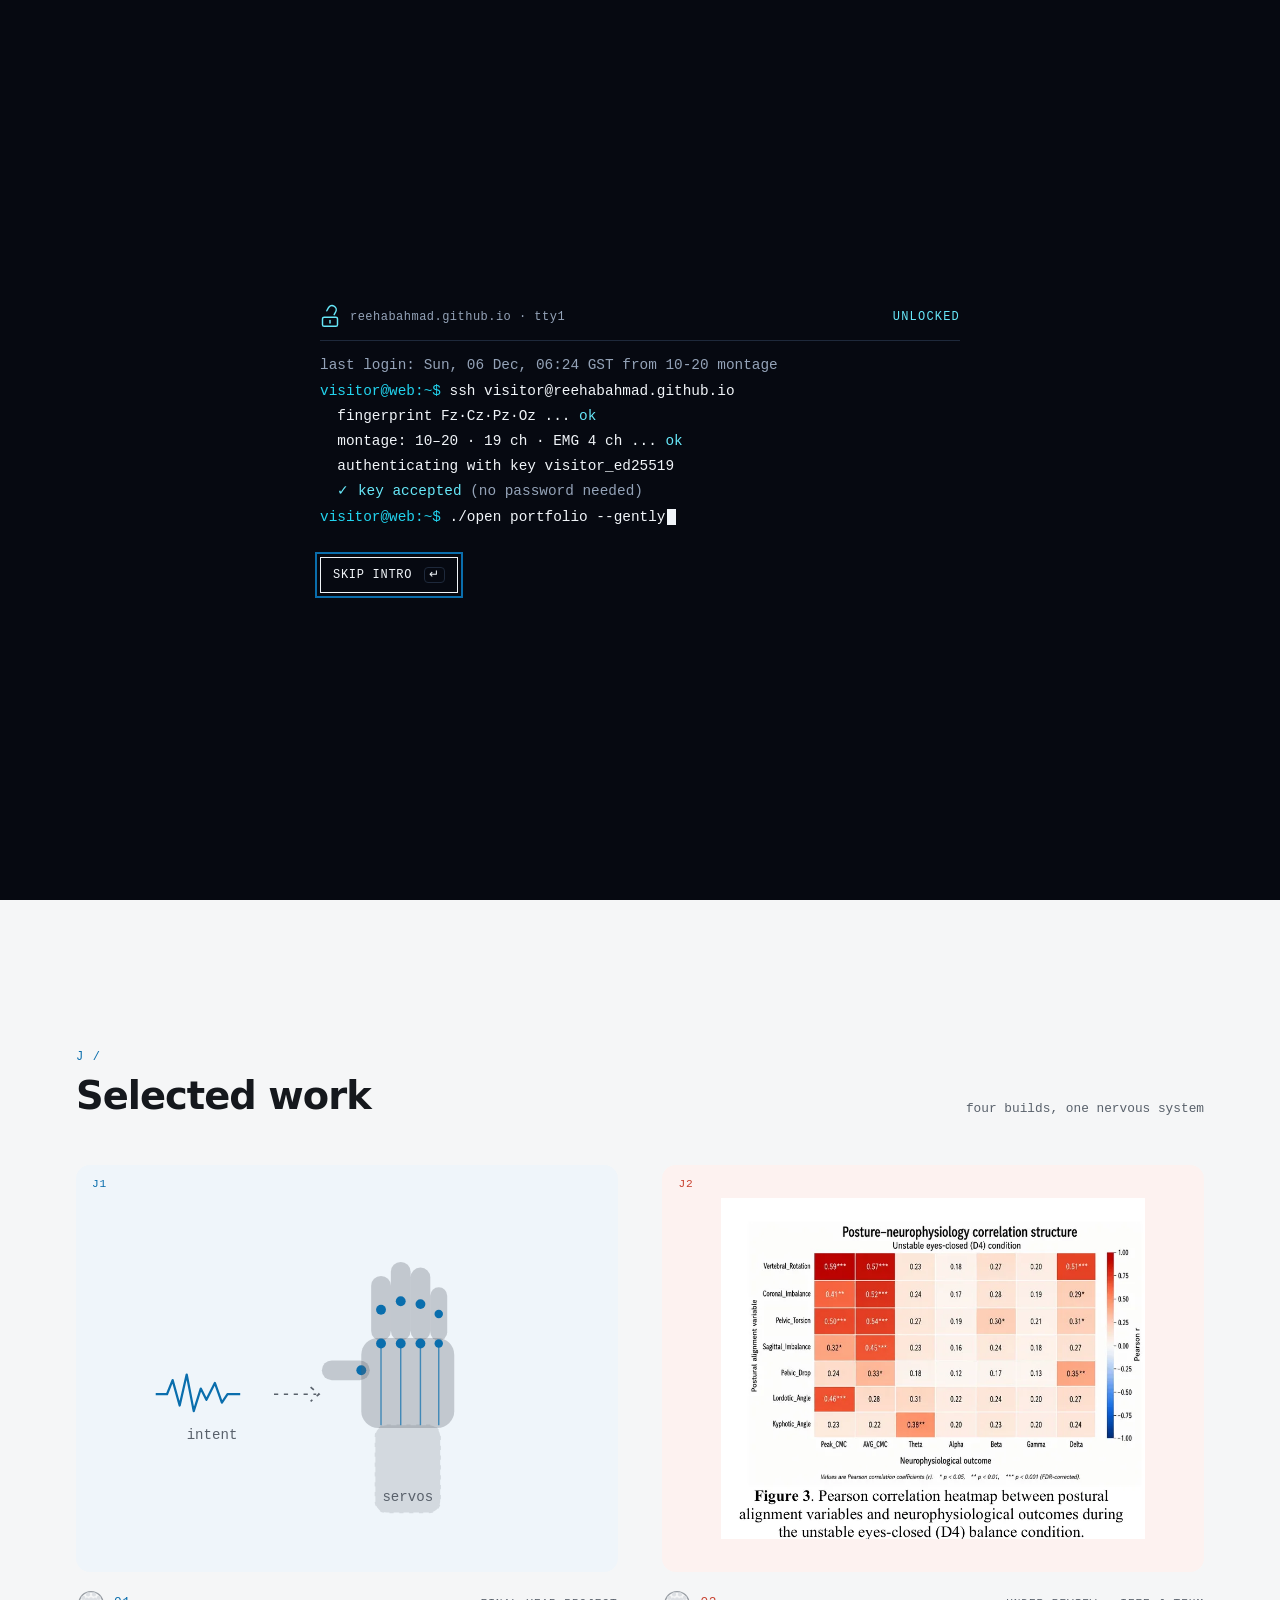
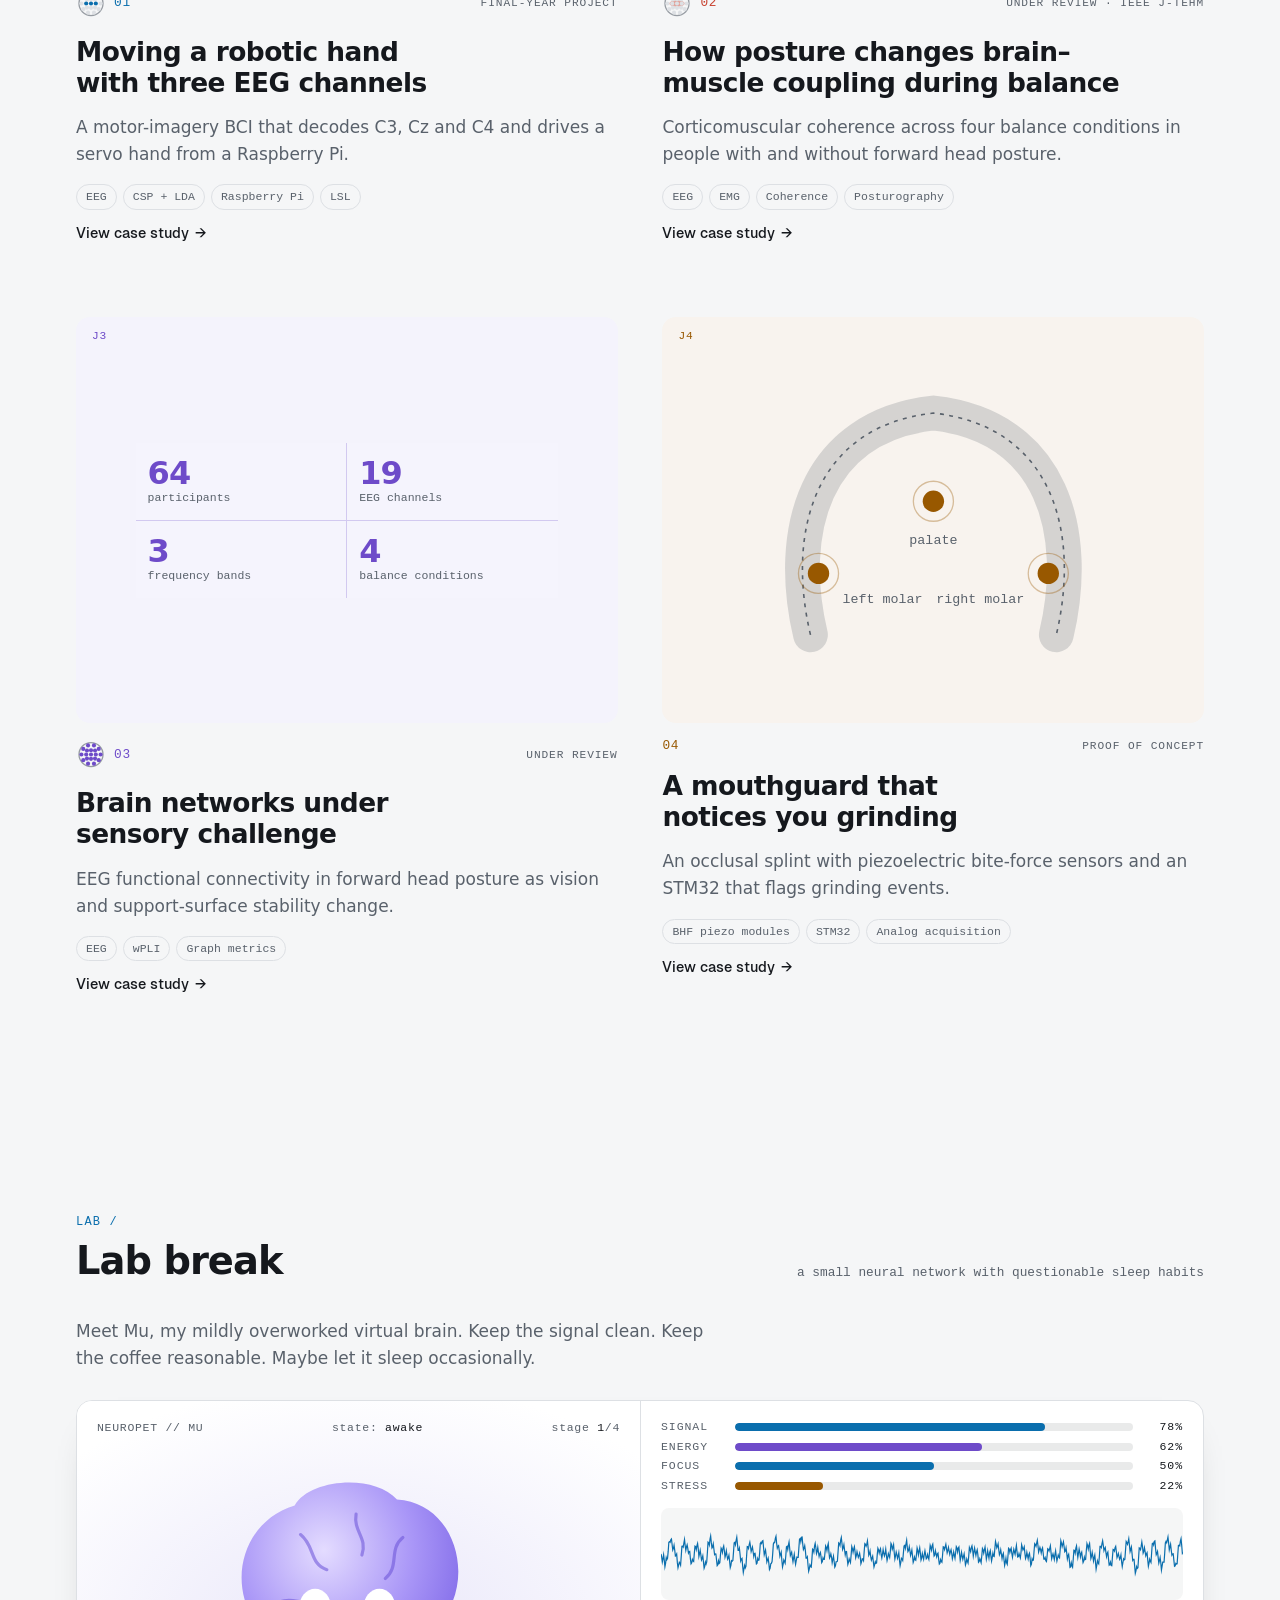
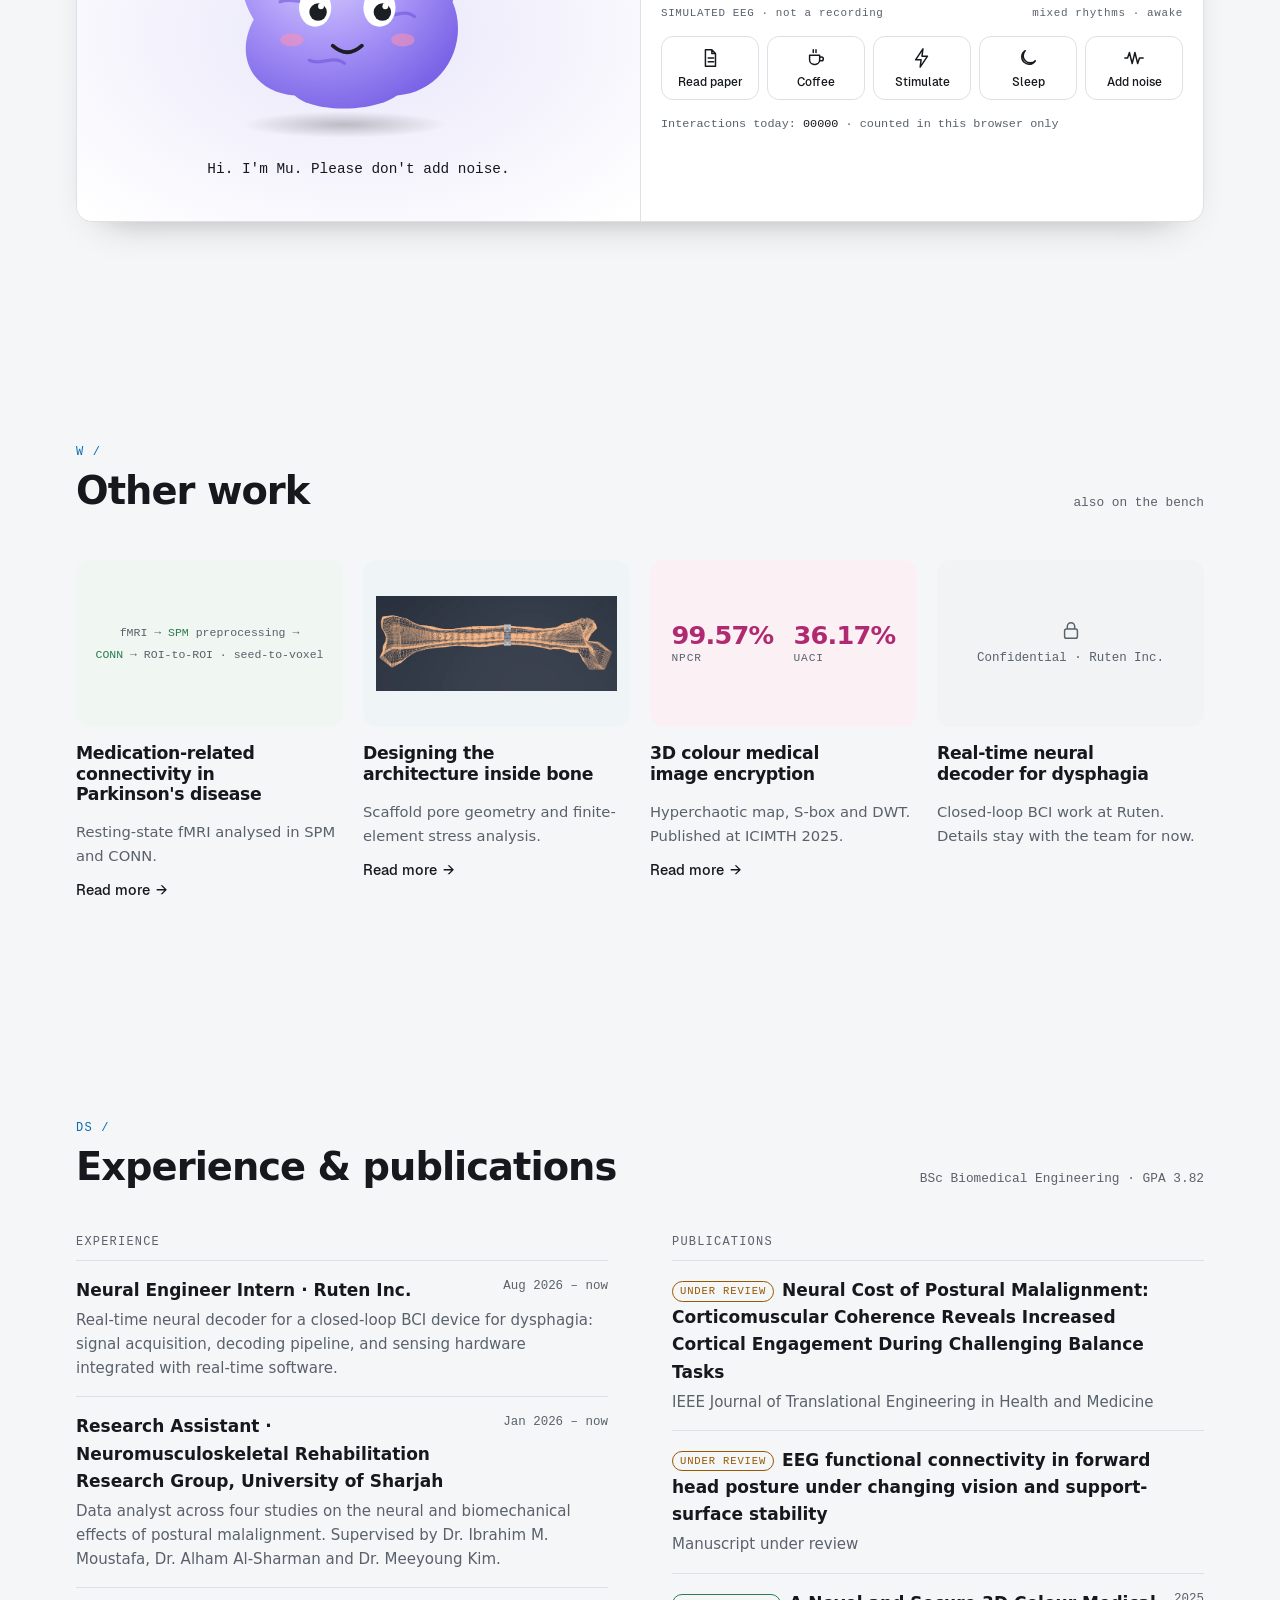
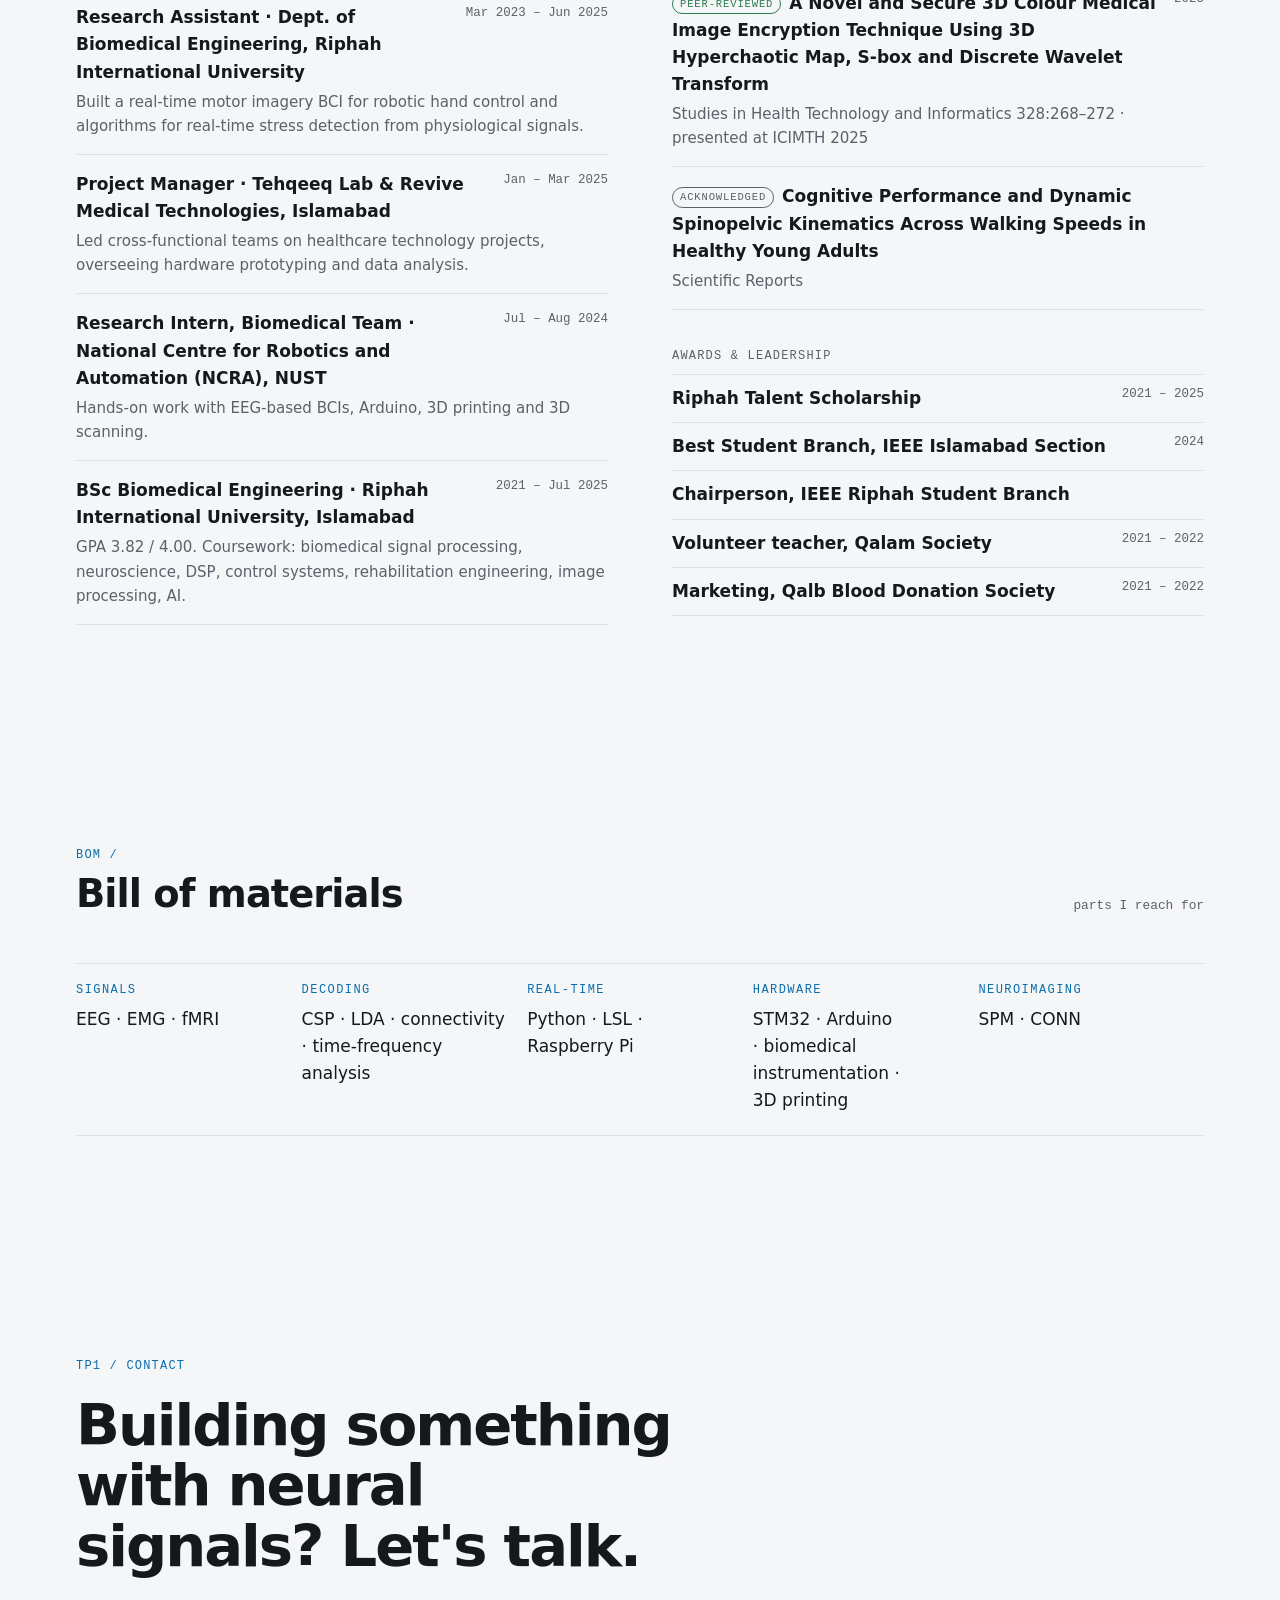
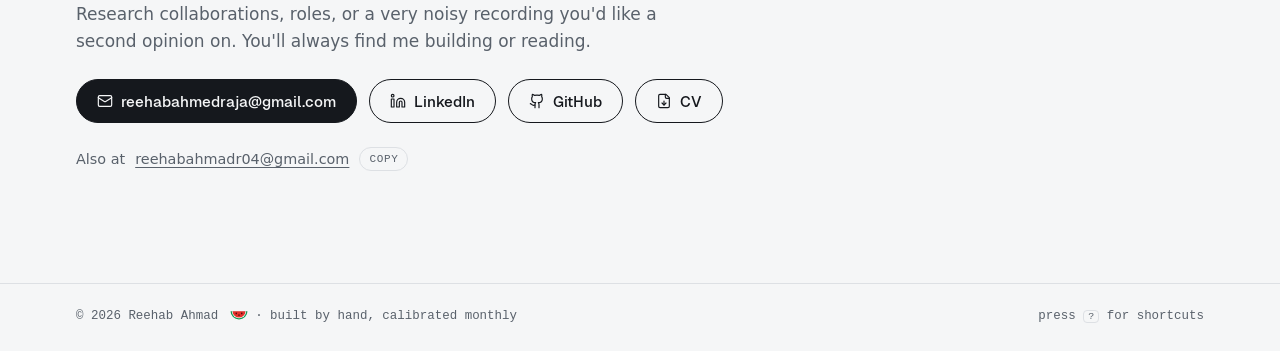
==== index.html @ 173fe1f8 "Publish site" ====
<!DOCTYPE html><html lang="en"><head><meta charset="utf-8"><script>try{var t=localStorage.getItem("theme");if(t==="light"||t==="dark")document.documentElement.dataset.theme=t}catch(e){}</script><script>try{if(!sessionStorage.getItem("unlocked")&&!matchMedia("(prefers-reduced-motion: reduce)").matches)document.documentElement.classList.add("locked")}catch(e){}</script><meta name="viewport" content="width=device-width, initial-scale=1, viewport-fit=cover"><title>Reehab Ahmad · Neural Engineer</title><meta name="description" content="Reehab Ahmad is a neural engineer working on EEG, brain-computer interfaces and real-time signal processing. Case studies, papers and contact."><link rel="canonical" href="https://reehabahmad.github.io/"><link rel="icon" href="/favicon.svg" type="image/svg+xml"><link rel="sitemap" href="/sitemap-index.xml"><meta name="theme-color" content="#090d16" media="(prefers-color-scheme: dark)"><meta name="theme-color" content="#f5f6f7" media="(prefers-color-scheme: light)"><meta property="og:type" content="website"><meta property="og:title" content="Reehab Ahmad · Neural Engineer"><meta property="og:description" content="Reehab Ahmad is a neural engineer working on EEG, brain-computer interfaces and real-time signal processing. Case studies, papers and contact."><meta property="og:url" content="https://reehabahmad.github.io/"><meta property="og:image" content="https://reehabahmad.github.io/og.png"><meta property="og:image:width" content="1200"><meta property="og:image:height" content="630"><meta name="twitter:card" content="summary_large_image"><script type="application/ld+json">{"@context":"https://schema.org","@type":"Person","name":"Reehab Ahmad","jobTitle":"Neural Engineer","url":"https://reehabahmad.github.io/","email":"mailto:reehabahmedraja@gmail.com","sameAs":["https://github.com/reehabahmad","https://www.linkedin.com/in/reehab-ahmad"],"knowsAbout":["EEG","Brain-computer interfaces","Biomedical signal processing","Functional connectivity"],"alumniOf":{"@type":"CollegeOrUniversity","name":"Riphah International University"},"address":{"@type":"PostalAddress","addressCountry":"AE"}}</script><link rel="stylesheet" href="/_astro/Base.Bed4ChoU.css"></head><body><div class="lock" id="lock"><div class="lock-half lock-top" aria-hidden="true"></div><div class="lock-half lock-bottom" aria-hidden="true"></div><div class="lock-inner"><div class="lock-head" aria-hidden="true"><svg class="padlock" viewBox="0 0 24 24" fill="none" stroke="currentColor" stroke-width="1.75" stroke-linecap="round" stroke-linejoin="round"><path class="shackle" d="M7 11V7a5 5 0 0 1 10 0v4"></path><rect x="3" y="11" width="18" height="11" rx="2"></rect><path d="M12 15v3"></path></svg><span>reehabahmad.github.io · tty1</span><span class="lock-state" id="lock-state">locked</span></div><pre class="lock-term" id="lock-term" aria-hidden="true"></pre><button class="lock-skip" id="lock-skip" type="button">Skip intro <kbd>↵</kbd></button></div></div><script type="module">function e(){let e=document.documentElement,t=document.getElementById(`lock`);if(!t||!e.classList.contains(`locked`)){t?.remove();return}let n=document.getElementById(`lock-term`),r=document.getElementById(`lock-state`),i=document.getElementById(`lock-skip`),a=[{out:`<span class="dim">last login: ${new Date().toLocaleString(`en-GB`,{timeZone:`Asia/Dubai`,weekday:`short`,day:`2-digit`,month:`short`,hour:`2-digit`,minute:`2-digit`})} GST from 10-20 montage</span>`,wait:150},{cmd:`ssh visitor@reehabahmad.github.io`},{out:`  fingerprint Fz·Cz·Pz·Oz ... <span class="ok">ok</span>`,wait:120},{out:`  montage: 10–20 · 19 ch · EMG 4 ch ... <span class="ok">ok</span>`,wait:120},{out:`  authenticating with key <b>visitor_ed25519</b>`,wait:150},{key:!0},{out:`  <span class="ok">✓ key accepted</span> <span class="dim">(no password needed)</span>`,wait:200},{cmd:`./open portfolio --gently`},{bar:!0},{out:`  <span class="ok">access granted.</span> welcome in.`,wait:300}],o=!1,s=[],c=e=>new Promise(t=>s.push(window.setTimeout(t,e))),l=(e=``)=>{let t=document.createElement(`div`);return t.innerHTML=e,n.append(t),t},u=()=>{if(!o){o=!0,s.forEach(clearTimeout);try{sessionStorage.setItem(`unlocked`,`1`)}catch{}t.classList.add(`unlocked`,`open`),r.textContent=`unlocked`,window.setTimeout(()=>{e.classList.remove(`locked`),t.remove()},650),removeEventListener(`keydown`,d)}},d=e=>{[`Enter`,`Escape`,` `].includes(e.key)&&(e.preventDefault(),u())};addEventListener(`keydown`,d),i.addEventListener(`click`,u),t.addEventListener(`click`,e=>{e.target!==i&&u()}),i.focus({preventScroll:!0}),(async()=>{for(let e of a){if(o)return;if(`cmd`in e){let t=l(`<span class="prompt">visitor@web:~$</span> `),n=document.createElement(`span`);t.append(n);let r=document.createElement(`i`);r.className=`caret`,t.append(r);for(let t of e.cmd)if(n.textContent+=t,await c(12+Math.random()*18),o)return;await c(110),r.remove()}else if(`out`in e)l(e.out),await c(e.wait??150);else if(`key`in e)t.classList.add(`unlocked`),r.textContent=`unlocked`,await c(150);else{let e=l();for(let t=0;t<=20;t++)if(e.textContent=`  [${`█`.repeat(t)}${`·`.repeat(20-t)}] ${Math.round(t/20*100)}%`,await c(16),o)return;await c(80)}}u()})()}e();</script><a class="skip" href="#main">Skip to content</a><header class="top"><div class="wrap"><div class="brand"><button class="led" id="led" type="button" aria-pressed="false" aria-label="Power LED: toggle debug view (D)" title="Debug view (D)"><i></i></button><a href="/">Reehab Ahmad</a></div><nav aria-label="Primary"><a href="#work">Work</a><a href="#lab">Lab</a><a href="#about">About</a><a href="#contact">Contact</a><button class="theme" id="theme" type="button" aria-label="Switch to light mode" title="Light / dark"><svg class="sun" viewBox="0 0 24 24" aria-hidden="true"><circle cx="12" cy="12" r="4"></circle><path d="M12 2v2M12 20v2M4.9 4.9l1.4 1.4M17.7 17.7l1.4 1.4M2 12h2M20 12h2M4.9 19.1l1.4-1.4M17.7 6.3l1.4-1.4"></path></svg><svg class="moon" viewBox="0 0 24 24" aria-hidden="true"><path d="M20 15A8 8 0 1 1 9 4a6.5 6.5 0 0 0 11 11z"></path></svg></button></nav></div></header><main id="main"><section class="hero" aria-labelledby="hero-title" data-ref="U1"><div class="wrap hero-grid"><div class="hero-copy"><p class="who"><strong>Reehab Ahmad</strong><span>Neural Engineer</span></p><h1 id="hero-title">I work where the nervous system meets the circuit board.</h1><p class="sub">I build neural decoding systems, BCIs and sensing hardware, from EEG acquisition to real-time physical control.</p><div class="cta"><a class="btn btn--primary" href="#work">View my work</a><a class="btn" href="/cv.pdf" download>Download CV</a></div></div><figure class="montage" data-ref="U1-A"><svg id="montage" viewBox="0 0 320 364" data-active="j1" role="group" aria-label="10–20 EEG montage showing where each project recorded"><g aria-hidden="true"><line class="mt-edge" x1="128.4" y1="62.6" x2="191.6" y2="62.6"></line><line class="mt-edge" x1="128.4" y1="62.6" x2="77.2" y2="99.8"></line><line class="mt-edge" x1="128.4" y1="62.6" x2="242.8" y2="99.8"></line><line class="mt-edge" x1="128.4" y1="62.6" x2="57.6" y2="160"></line><line class="mt-edge" x1="128.4" y1="62.6" x2="262.4" y2="160"></line><line class="mt-edge" x1="128.4" y1="62.6" x2="77.2" y2="220.2"></line><line class="mt-edge" x1="128.4" y1="62.6" x2="242.8" y2="220.2"></line><line class="mt-edge" x1="128.4" y1="62.6" x2="128.4" y2="257.4"></line><line class="mt-edge" x1="128.4" y1="62.6" x2="191.6" y2="257.4"></line><line class="mt-edge" x1="128.4" y1="62.6" x2="116.99199999999999" y2="116.99199999999999"></line><line class="mt-edge" x1="128.4" y1="62.6" x2="160" y2="113.91999999999999"></line><line class="mt-edge" x1="128.4" y1="62.6" x2="203.008" y2="116.99199999999999"></line><line class="mt-edge" x1="128.4" y1="62.6" x2="108.8" y2="160"></line><line class="mt-edge" x1="128.4" y1="62.6" x2="160" y2="160"></line><line class="mt-edge" x1="128.4" y1="62.6" x2="211.2" y2="160"></line><line class="mt-edge" x1="128.4" y1="62.6" x2="116.99199999999999" y2="203.008"></line><line class="mt-edge" x1="128.4" y1="62.6" x2="160" y2="206.08"></line><line class="mt-edge" x1="128.4" y1="62.6" x2="203.008" y2="203.008"></line><line class="mt-edge" x1="191.6" y1="62.6" x2="77.2" y2="99.8"></line><line class="mt-edge" x1="191.6" y1="62.6" x2="242.8" y2="99.8"></line><line class="mt-edge" x1="191.6" y1="62.6" x2="57.6" y2="160"></line><line class="mt-edge" x1="191.6" y1="62.6" x2="262.4" y2="160"></line><line class="mt-edge" x1="191.6" y1="62.6" x2="77.2" y2="220.2"></line><line class="mt-edge" x1="191.6" y1="62.6" x2="242.8" y2="220.2"></line><line class="mt-edge" x1="191.6" y1="62.6" x2="128.4" y2="257.4"></line><line class="mt-edge" x1="191.6" y1="62.6" x2="191.6" y2="257.4"></line><line class="mt-edge" x1="191.6" y1="62.6" x2="116.99199999999999" y2="116.99199999999999"></line><line class="mt-edge" x1="191.6" y1="62.6" x2="160" y2="113.91999999999999"></line><line class="mt-edge" x1="191.6" y1="62.6" x2="203.008" y2="116.99199999999999"></line><line class="mt-edge" x1="191.6" y1="62.6" x2="108.8" y2="160"></line><line class="mt-edge" x1="191.6" y1="62.6" x2="160" y2="160"></line><line class="mt-edge" x1="191.6" y1="62.6" x2="211.2" y2="160"></line><line class="mt-edge" x1="191.6" y1="62.6" x2="116.99199999999999" y2="203.008"></line><line class="mt-edge" x1="191.6" y1="62.6" x2="160" y2="206.08"></line><line class="mt-edge" x1="191.6" y1="62.6" x2="203.008" y2="203.008"></line><line class="mt-edge" x1="77.2" y1="99.8" x2="242.8" y2="99.8"></line><line class="mt-edge" x1="77.2" y1="99.8" x2="57.6" y2="160"></line><line class="mt-edge" x1="77.2" y1="99.8" x2="262.4" y2="160"></line><line class="mt-edge" x1="77.2" y1="99.8" x2="77.2" y2="220.2"></line><line class="mt-edge" x1="77.2" y1="99.8" x2="242.8" y2="220.2"></line><line class="mt-edge" x1="77.2" y1="99.8" x2="128.4" y2="257.4"></line><line class="mt-edge" x1="77.2" y1="99.8" x2="191.6" y2="257.4"></line><line class="mt-edge" x1="77.2" y1="99.8" x2="116.99199999999999" y2="116.99199999999999"></line><line class="mt-edge" x1="77.2" y1="99.8" x2="160" y2="113.91999999999999"></line><line class="mt-edge" x1="77.2" y1="99.8" x2="203.008" y2="116.99199999999999"></line><line class="mt-edge" x1="77.2" y1="99.8" x2="108.8" y2="160"></line><line class="mt-edge" x1="77.2" y1="99.8" x2="160" y2="160"></line><line class="mt-edge" x1="77.2" y1="99.8" x2="211.2" y2="160"></line><line class="mt-edge" x1="77.2" y1="99.8" x2="116.99199999999999" y2="203.008"></line><line class="mt-edge" x1="77.2" y1="99.8" x2="160" y2="206.08"></line><line class="mt-edge" x1="77.2" y1="99.8" x2="203.008" y2="203.008"></line><line class="mt-edge" x1="242.8" y1="99.8" x2="57.6" y2="160"></line><line class="mt-edge" x1="242.8" y1="99.8" x2="262.4" y2="160"></line><line class="mt-edge" x1="242.8" y1="99.8" x2="77.2" y2="220.2"></line><line class="mt-edge" x1="242.8" y1="99.8" x2="242.8" y2="220.2"></line><line class="mt-edge" x1="242.8" y1="99.8" x2="128.4" y2="257.4"></line><line class="mt-edge" x1="242.8" y1="99.8" x2="191.6" y2="257.4"></line><line class="mt-edge" x1="242.8" y1="99.8" x2="116.99199999999999" y2="116.99199999999999"></line><line class="mt-edge" x1="242.8" y1="99.8" x2="160" y2="113.91999999999999"></line><line class="mt-edge" x1="242.8" y1="99.8" x2="203.008" y2="116.99199999999999"></line><line class="mt-edge" x1="242.8" y1="99.8" x2="108.8" y2="160"></line><line class="mt-edge" x1="242.8" y1="99.8" x2="160" y2="160"></line><line class="mt-edge" x1="242.8" y1="99.8" x2="211.2" y2="160"></line><line class="mt-edge" x1="242.8" y1="99.8" x2="116.99199999999999" y2="203.008"></line><line class="mt-edge" x1="242.8" y1="99.8" x2="160" y2="206.08"></line><line class="mt-edge" x1="242.8" y1="99.8" x2="203.008" y2="203.008"></line><line class="mt-edge" x1="57.6" y1="160" x2="262.4" y2="160"></line><line class="mt-edge" x1="57.6" y1="160" x2="77.2" y2="220.2"></line><line class="mt-edge" x1="57.6" y1="160" x2="242.8" y2="220.2"></line><line class="mt-edge" x1="57.6" y1="160" x2="128.4" y2="257.4"></line><line class="mt-edge" x1="57.6" y1="160" x2="191.6" y2="257.4"></line><line class="mt-edge" x1="57.6" y1="160" x2="116.99199999999999" y2="116.99199999999999"></line><line class="mt-edge" x1="57.6" y1="160" x2="160" y2="113.91999999999999"></line><line class="mt-edge" x1="57.6" y1="160" x2="203.008" y2="116.99199999999999"></line><line class="mt-edge" x1="57.6" y1="160" x2="108.8" y2="160"></line><line class="mt-edge" x1="57.6" y1="160" x2="160" y2="160"></line><line class="mt-edge" x1="57.6" y1="160" x2="211.2" y2="160"></line><line class="mt-edge" x1="57.6" y1="160" x2="116.99199999999999" y2="203.008"></line><line class="mt-edge" x1="57.6" y1="160" x2="160" y2="206.08"></line><line class="mt-edge" x1="57.6" y1="160" x2="203.008" y2="203.008"></line><line class="mt-edge" x1="262.4" y1="160" x2="77.2" y2="220.2"></line><line class="mt-edge" x1="262.4" y1="160" x2="242.8" y2="220.2"></line><line class="mt-edge" x1="262.4" y1="160" x2="128.4" y2="257.4"></line><line class="mt-edge" x1="262.4" y1="160" x2="191.6" y2="257.4"></line><line class="mt-edge" x1="262.4" y1="160" x2="116.99199999999999" y2="116.99199999999999"></line><line class="mt-edge" x1="262.4" y1="160" x2="160" y2="113.91999999999999"></line><line class="mt-edge" x1="262.4" y1="160" x2="203.008" y2="116.99199999999999"></line><line class="mt-edge" x1="262.4" y1="160" x2="108.8" y2="160"></line><line class="mt-edge" x1="262.4" y1="160" x2="160" y2="160"></line><line class="mt-edge" x1="262.4" y1="160" x2="211.2" y2="160"></line><line class="mt-edge" x1="262.4" y1="160" x2="116.99199999999999" y2="203.008"></line><line class="mt-edge" x1="262.4" y1="160" x2="160" y2="206.08"></line><line class="mt-edge" x1="262.4" y1="160" x2="203.008" y2="203.008"></line><line class="mt-edge" x1="77.2" y1="220.2" x2="242.8" y2="220.2"></line><line class="mt-edge" x1="77.2" y1="220.2" x2="128.4" y2="257.4"></line><line class="mt-edge" x1="77.2" y1="220.2" x2="191.6" y2="257.4"></line><line class="mt-edge" x1="77.2" y1="220.2" x2="116.99199999999999" y2="116.99199999999999"></line><line class="mt-edge" x1="77.2" y1="220.2" x2="160" y2="113.91999999999999"></line><line class="mt-edge" x1="77.2" y1="220.2" x2="203.008" y2="116.99199999999999"></line><line class="mt-edge" x1="77.2" y1="220.2" x2="108.8" y2="160"></line><line class="mt-edge" x1="77.2" y1="220.2" x2="160" y2="160"></line><line class="mt-edge" x1="77.2" y1="220.2" x2="211.2" y2="160"></line><line class="mt-edge" x1="77.2" y1="220.2" x2="116.99199999999999" y2="203.008"></line><line class="mt-edge" x1="77.2" y1="220.2" x2="160" y2="206.08"></line><line class="mt-edge" x1="77.2" y1="220.2" x2="203.008" y2="203.008"></line><line class="mt-edge" x1="242.8" y1="220.2" x2="128.4" y2="257.4"></line><line class="mt-edge" x1="242.8" y1="220.2" x2="191.6" y2="257.4"></line><line class="mt-edge" x1="242.8" y1="220.2" x2="116.99199999999999" y2="116.99199999999999"></line><line class="mt-edge" x1="242.8" y1="220.2" x2="160" y2="113.91999999999999"></line><line class="mt-edge" x1="242.8" y1="220.2" x2="203.008" y2="116.99199999999999"></line><line class="mt-edge" x1="242.8" y1="220.2" x2="108.8" y2="160"></line><line class="mt-edge" x1="242.8" y1="220.2" x2="160" y2="160"></line><line class="mt-edge" x1="242.8" y1="220.2" x2="211.2" y2="160"></line><line class="mt-edge" x1="242.8" y1="220.2" x2="116.99199999999999" y2="203.008"></line><line class="mt-edge" x1="242.8" y1="220.2" x2="160" y2="206.08"></line><line class="mt-edge" x1="242.8" y1="220.2" x2="203.008" y2="203.008"></line><line class="mt-edge" x1="128.4" y1="257.4" x2="191.6" y2="257.4"></line><line class="mt-edge" x1="128.4" y1="257.4" x2="116.99199999999999" y2="116.99199999999999"></line><line class="mt-edge" x1="128.4" y1="257.4" x2="160" y2="113.91999999999999"></line><line class="mt-edge" x1="128.4" y1="257.4" x2="203.008" y2="116.99199999999999"></line><line class="mt-edge" x1="128.4" y1="257.4" x2="108.8" y2="160"></line><line class="mt-edge" x1="128.4" y1="257.4" x2="160" y2="160"></line><line class="mt-edge" x1="128.4" y1="257.4" x2="211.2" y2="160"></line><line class="mt-edge" x1="128.4" y1="257.4" x2="116.99199999999999" y2="203.008"></line><line class="mt-edge" x1="128.4" y1="257.4" x2="160" y2="206.08"></line><line class="mt-edge" x1="128.4" y1="257.4" x2="203.008" y2="203.008"></line><line class="mt-edge" x1="191.6" y1="257.4" x2="116.99199999999999" y2="116.99199999999999"></line><line class="mt-edge" x1="191.6" y1="257.4" x2="160" y2="113.91999999999999"></line><line class="mt-edge" x1="191.6" y1="257.4" x2="203.008" y2="116.99199999999999"></line><line class="mt-edge" x1="191.6" y1="257.4" x2="108.8" y2="160"></line><line class="mt-edge" x1="191.6" y1="257.4" x2="160" y2="160"></line><line class="mt-edge" x1="191.6" y1="257.4" x2="211.2" y2="160"></line><line class="mt-edge" x1="191.6" y1="257.4" x2="116.99199999999999" y2="203.008"></line><line class="mt-edge" x1="191.6" y1="257.4" x2="160" y2="206.08"></line><line class="mt-edge" x1="191.6" y1="257.4" x2="203.008" y2="203.008"></line><line class="mt-edge" x1="116.99199999999999" y1="116.99199999999999" x2="160" y2="113.91999999999999"></line><line class="mt-edge" x1="116.99199999999999" y1="116.99199999999999" x2="203.008" y2="116.99199999999999"></line><line class="mt-edge" x1="116.99199999999999" y1="116.99199999999999" x2="108.8" y2="160"></line><line class="mt-edge" x1="116.99199999999999" y1="116.99199999999999" x2="160" y2="160"></line><line class="mt-edge" x1="116.99199999999999" y1="116.99199999999999" x2="211.2" y2="160"></line><line class="mt-edge" x1="116.99199999999999" y1="116.99199999999999" x2="116.99199999999999" y2="203.008"></line><line class="mt-edge" x1="116.99199999999999" y1="116.99199999999999" x2="160" y2="206.08"></line><line class="mt-edge" x1="116.99199999999999" y1="116.99199999999999" x2="203.008" y2="203.008"></line><line class="mt-edge" x1="160" y1="113.91999999999999" x2="203.008" y2="116.99199999999999"></line><line class="mt-edge" x1="160" y1="113.91999999999999" x2="108.8" y2="160"></line><line class="mt-edge" x1="160" y1="113.91999999999999" x2="160" y2="160"></line><line class="mt-edge" x1="160" y1="113.91999999999999" x2="211.2" y2="160"></line><line class="mt-edge" x1="160" y1="113.91999999999999" x2="116.99199999999999" y2="203.008"></line><line class="mt-edge" x1="160" y1="113.91999999999999" x2="160" y2="206.08"></line><line class="mt-edge" x1="160" y1="113.91999999999999" x2="203.008" y2="203.008"></line><line class="mt-edge" x1="203.008" y1="116.99199999999999" x2="108.8" y2="160"></line><line class="mt-edge" x1="203.008" y1="116.99199999999999" x2="160" y2="160"></line><line class="mt-edge" x1="203.008" y1="116.99199999999999" x2="211.2" y2="160"></line><line class="mt-edge" x1="203.008" y1="116.99199999999999" x2="116.99199999999999" y2="203.008"></line><line class="mt-edge" x1="203.008" y1="116.99199999999999" x2="160" y2="206.08"></line><line class="mt-edge" x1="203.008" y1="116.99199999999999" x2="203.008" y2="203.008"></line><line class="mt-edge" x1="108.8" y1="160" x2="160" y2="160"></line><line class="mt-edge" x1="108.8" y1="160" x2="211.2" y2="160"></line><line class="mt-edge" x1="108.8" y1="160" x2="116.99199999999999" y2="203.008"></line><line class="mt-edge" x1="108.8" y1="160" x2="160" y2="206.08"></line><line class="mt-edge" x1="108.8" y1="160" x2="203.008" y2="203.008"></line><line class="mt-edge" x1="160" y1="160" x2="211.2" y2="160"></line><line class="mt-edge" x1="160" y1="160" x2="116.99199999999999" y2="203.008"></line><line class="mt-edge" x1="160" y1="160" x2="160" y2="206.08"></line><line class="mt-edge" x1="160" y1="160" x2="203.008" y2="203.008"></line><line class="mt-edge" x1="211.2" y1="160" x2="116.99199999999999" y2="203.008"></line><line class="mt-edge" x1="211.2" y1="160" x2="160" y2="206.08"></line><line class="mt-edge" x1="211.2" y1="160" x2="203.008" y2="203.008"></line><line class="mt-edge" x1="116.99199999999999" y1="203.008" x2="160" y2="206.08"></line><line class="mt-edge" x1="116.99199999999999" y1="203.008" x2="203.008" y2="203.008"></line><line class="mt-edge" x1="160" y1="206.08" x2="203.008" y2="203.008"></line><ellipse class="mt-region" cx="160" cy="160" rx="79.87200000000001" ry="20"></ellipse><circle class="mt-head" cx="160" cy="160" r="128"></circle><path class="mt-head" d="M148 33 L160 18 L172 33"></path><path class="mt-head" d="M32 144 q-12 16 0 32 M288 144 q12 16 0 32"></path><path class="mt-link" d="M160 160 C 190 230, 276 260, 276 302"></path><g class="mt-emg"><path class="mt-leg" d="M260 306 V344"></path><circle class="ta" cx="255" cy="318" r="3.6"></circle><circle class="ga" cx="265" cy="322" r="3.6"></circle><text x="260" y="357" text-anchor="middle">L</text><path class="mt-leg" d="M292 306 V344"></path><circle class="ta" cx="287" cy="318" r="3.6"></circle><circle class="ga" cx="297" cy="322" r="3.6"></circle><text x="292" y="357" text-anchor="middle">R</text><text x="246" y="317" text-anchor="end">TA ●</text><text x="246" y="329" text-anchor="end">GA ○</text></g></g><g class="mt-el" tabindex="0" role="button" data-el="Fp1" aria-label="Electrode Fp1, prefrontal, left. Recorded in J3."><circle cx="128.4" cy="62.6" r="11"></circle><text x="128.4" y="62.6">Fp1</text></g><g class="mt-el" tabindex="0" role="button" data-el="Fp2" aria-label="Electrode Fp2, prefrontal, right. Recorded in J3."><circle cx="191.6" cy="62.6" r="11"></circle><text x="191.6" y="62.6">Fp2</text></g><g class="mt-el" tabindex="0" role="button" data-el="F7" aria-label="Electrode F7, frontal, left. Recorded in J3."><circle cx="77.2" cy="99.8" r="11"></circle><text x="77.2" y="99.8">F7</text></g><g class="mt-el" tabindex="0" role="button" data-el="F8" aria-label="Electrode F8, frontal, right. Recorded in J3."><circle cx="242.8" cy="99.8" r="11"></circle><text x="242.8" y="99.8">F8</text></g><g class="mt-el" tabindex="0" role="button" data-el="T3" aria-label="Electrode T3, temporal, left. Recorded in J3."><circle cx="57.6" cy="160" r="11"></circle><text x="57.6" y="160">T3</text></g><g class="mt-el" tabindex="0" role="button" data-el="T4" aria-label="Electrode T4, temporal, right. Recorded in J3."><circle cx="262.4" cy="160" r="11"></circle><text x="262.4" y="160">T4</text></g><g class="mt-el" tabindex="0" role="button" data-el="T5" aria-label="Electrode T5, temporal, left. Recorded in J3."><circle cx="77.2" cy="220.2" r="11"></circle><text x="77.2" y="220.2">T5</text></g><g class="mt-el" tabindex="0" role="button" data-el="T6" aria-label="Electrode T6, temporal, right. Recorded in J3."><circle cx="242.8" cy="220.2" r="11"></circle><text x="242.8" y="220.2">T6</text></g><g class="mt-el" tabindex="0" role="button" data-el="O1" aria-label="Electrode O1, occipital, left. Recorded in J3."><circle cx="128.4" cy="257.4" r="11"></circle><text x="128.4" y="257.4">O1</text></g><g class="mt-el" tabindex="0" role="button" data-el="O2" aria-label="Electrode O2, occipital, right. Recorded in J3."><circle cx="191.6" cy="257.4" r="11"></circle><text x="191.6" y="257.4">O2</text></g><g class="mt-el" tabindex="0" role="button" data-el="F3" aria-label="Electrode F3, frontal, left. Recorded in J3."><circle cx="116.99199999999999" cy="116.99199999999999" r="11"></circle><text x="116.99199999999999" y="116.99199999999999">F3</text></g><g class="mt-el" tabindex="0" role="button" data-el="Fz" aria-label="Electrode Fz, frontal, midline. Recorded in J3."><circle cx="160" cy="113.91999999999999" r="11"></circle><text x="160" y="113.91999999999999">Fz</text></g><g class="mt-el" tabindex="0" role="button" data-el="F4" aria-label="Electrode F4, frontal, right. Recorded in J3."><circle cx="203.008" cy="116.99199999999999" r="11"></circle><text x="203.008" y="116.99199999999999">F4</text></g><g class="mt-el j1" tabindex="0" role="button" data-el="C3" aria-label="Electrode C3, sensorimotor, left. Recorded in J1 and J3."><circle cx="108.8" cy="160" r="11"></circle><text x="108.8" y="160">C3</text></g><g class="mt-el j1" tabindex="0" role="button" data-el="Cz" aria-label="Electrode Cz, sensorimotor, midline. Recorded in J1 and J3."><circle cx="160" cy="160" r="11"></circle><text x="160" y="160">Cz</text></g><g class="mt-el j1" tabindex="0" role="button" data-el="C4" aria-label="Electrode C4, sensorimotor, right. Recorded in J1 and J3."><circle cx="211.2" cy="160" r="11"></circle><text x="211.2" y="160">C4</text></g><g class="mt-el" tabindex="0" role="button" data-el="P3" aria-label="Electrode P3, parietal, left. Recorded in J3."><circle cx="116.99199999999999" cy="203.008" r="11"></circle><text x="116.99199999999999" y="203.008">P3</text></g><g class="mt-el" tabindex="0" role="button" data-el="Pz" aria-label="Electrode Pz, parietal, midline. Recorded in J3."><circle cx="160" cy="206.08" r="11"></circle><text x="160" y="206.08">Pz</text></g><g class="mt-el" tabindex="0" role="button" data-el="P4" aria-label="Electrode P4, parietal, right. Recorded in J3."><circle cx="203.008" cy="203.008" r="11"></circle><text x="203.008" y="203.008">P4</text></g></svg><div class="mt-chips" role="group" aria-label="Show a project on the map"><button type="button" class="mt-chip j1" data-p="j1" aria-pressed="true">J1 · Robotic hand</button><button type="button" class="mt-chip j2" data-p="j2" aria-pressed="false">J2 · Brain–muscle</button><button type="button" class="mt-chip j3" data-p="j3" aria-pressed="false">J3 · Networks</button></div><div class="mt-info" id="mt-info" aria-live="polite" style="--pc: var(--j1)"><span class="k">J1 · Robotic hand BCI</span><b>Three channels over the motor strip</b><p>C3, Cz and C4. Imagining a hand movement shows up here as a drop in the mu rhythm, and that&#39;s what the decoder reads.</p><a href="/work/motor-imagery-bci/">View case study →</a></div></figure></div></section><script type="module">var e=102.4,t=(e,t)=>[Math.round((160+t*Math.sin(e*Math.PI/180))*10)/10,Math.round((160-t*Math.cos(e*Math.PI/180))*10)/10],n={Fp1:t(-18,e),Fp2:t(18,e),F7:t(-54,e),F8:t(54,e),T3:t(-90,e),T4:t(90,e),T5:t(-126,e),T6:t(126,e),O1:t(-162,e),O2:t(162,e),F3:[160-.42*e,160-.42*e],Fz:[160,160-.45*e],F4:[203.008,160-.42*e],C3:[160-.5*e,160],Cz:[160,160],C4:[211.2,160],P3:[160-.42*e,203.008],Pz:[160,206.08],P4:[203.008,203.008]};Object.keys(n),.78*e;var r=[`C3`,`Cz`,`C4`],i={j1:{label:`J1 · Robotic hand`,kicker:`J1 · Robotic hand BCI`,title:`Three channels over the motor strip`,text:`C3, Cz and C4. Imagining a hand movement shows up here as a drop in the mu rhythm, and that's what the decoder reads.`,href:`/work/motor-imagery-bci/`},j2:{label:`J2 · Brain–muscle`,kicker:`J2 · Brain–muscle coupling`,title:`Sensorimotor cortex ↔ leg muscles`,text:`EEG over the motor cortex paired with surface EMG from tibialis anterior and gastrocnemius on both legs. Coherence measures how tightly cortex and muscle oscillate together as balance gets harder.`,href:`/work/corticomuscular-coherence/`},j3:{label:`J3 · Networks`,kicker:`J3 · Brain networks`,title:`All 19 channels, every pair`,text:`19 channels recorded on a Nexus system. wPLI is computed between every pair: 171 connections per frequency band, summarised as graph metrics.`,href:`/work/eeg-connectivity-balance/`}},a={Fp:`prefrontal`,F:`frontal`,T:`temporal`,C:`sensorimotor`,P:`parietal`,O:`occipital`},o=e=>({lobe:a[e.replace(/[\dz]+$/,``)]??`central`,side:e.endsWith(`z`)?`midline`:Number(e.replace(/\D/g,``))%2?`left`:`right`,used:[r.includes(e)&&`J1`,`J3`].filter(Boolean).join(` and `)});function s(){let e=document.getElementById(`montage`),t=document.getElementById(`mt-info`);if(!e||!t)return;let n=document.querySelectorAll(`.mt-chip`),r=[`j1`,`j2`,`j3`],a=0,s=0,c=!0,l=r=>{e.dataset.active=r,n.forEach(e=>e.setAttribute(`aria-pressed`,String(e.dataset.p===r)));let a=i[r];t.style.setProperty(`--pc`,`var(--${r})`),t.innerHTML=`<span class="k">${a.kicker}</span><b>${a.title}</b><p>${a.text}</p><a href="${a.href}">View case study →</a>`},u=e=>{let n=o(e);t.style.removeProperty(`--pc`),t.innerHTML=`<span class="k">Electrode ${e}</span><b>${n.lobe} · ${n.side}</b><p>Recorded in ${n.used}.</p>`},d=()=>{clearInterval(a),a=0};n.forEach(e=>{let t=()=>{d(),l(e.dataset.p)};e.addEventListener(`click`,t),e.addEventListener(`mouseenter`,t)}),e.querySelectorAll(`.mt-el`).forEach(e=>{let t=()=>{d(),u(e.dataset.el)};e.addEventListener(`mouseenter`,t),e.addEventListener(`focus`,t),e.addEventListener(`click`,t)}),document.querySelectorAll(`[data-map]`).forEach(e=>{e.addEventListener(`mouseenter`,()=>{d(),l(e.dataset.map)})}),matchMedia(`(prefers-reduced-motion: reduce)`).matches||(new IntersectionObserver(([e])=>c=e.isIntersecting).observe(e),a=window.setInterval(()=>{c&&(s=(s+1)%r.length,l(r[s]))},4500))}s();</script><section class="sec" id="work" aria-labelledby="work-title" data-ref="J"><div class="wrap"><div class="sec-head"><div><span class="ref">J /</span><h2 id="work-title">Selected work</h2></div><span class="aside">four builds, one nervous system</span></div><div class="work-grid"><a class="card j1" href="/work/motor-imagery-bci/" data-map="j1" data-ref="J1"><div class="media" data-ref-label="J1"><svg class="hand-ill" viewBox="0 0 300 220" width="78%" role="img" aria-label="Drawing of the robotic hand: an EEG trace flows into a servo-driven hand whose fingers curl"><path class="hi-eeg" d="M14 128 l8 0 4-10 5 18 5-22 5 26 5-16 4 8 6-12 5 14 4-6 9 0"></path><path class="hi-dash" d="M98 128 H128"></path><path class="hi-dash" d="M124 123 l6 5 -6 5"></path><text x="54" y="160" text-anchor="middle">intent</text><rect class="hi-arm" x="170" y="150" width="46" height="62" rx="8"></rect><g class="hi-thumb"><rect class="hi-part" x="132" y="104" width="34" height="14" rx="7"></rect><circle class="hi-joint" cx="160" cy="111" r="3.5"></circle></g><rect class="hi-part" x="160" y="88" width="66" height="64" rx="12"></rect><g class="hi-tendon"><path d="M174 150 V92"></path><path d="M188 150 V92"></path><path d="M202 150 V92"></path><path d="M215 150 V92"></path></g><g class="fg"><rect class="hi-part" x="167" y="44" width="14" height="46" rx="7"></rect><circle class="hi-joint" cx="174" cy="68" r="3.5"></circle></g><g class="fg"><rect class="hi-part" x="181" y="34" width="14" height="56" rx="7"></rect><circle class="hi-joint" cx="188" cy="62" r="3.5"></circle></g><g class="fg"><rect class="hi-part" x="195" y="38" width="14" height="52" rx="7"></rect><circle class="hi-joint" cx="202" cy="64" r="3.5"></circle></g><g class="fg"><rect class="hi-part" x="209" y="52" width="12" height="38" rx="6"></rect><circle class="hi-joint" cx="215" cy="71" r="3"></circle></g><g class="hi-joint"><circle cx="174" cy="92" r="3.5"></circle><circle cx="188" cy="92" r="3.5"></circle><circle cx="202" cy="92" r="3.5"></circle><circle cx="215" cy="92" r="3"></circle></g><text x="193" y="204" text-anchor="middle">servos</text></svg><svg class="sweep" viewBox="0 0 600 34" preserveAspectRatio="none" aria-hidden="true"><path d="M0 17 C40 17 60 4 80 17 S120 30 140 17 S180 6 200 17 S240 28 260 17 S300 2 320 17 S360 32 380 17 S420 8 440 17 S480 26 500 17 S540 10 560 17 L600 17"></path></svg></div><div class="meta"><span class="num"><svg class="mini-mt" viewBox="0 0 320 330" aria-hidden="true"><circle class="h" cx="160" cy="160" r="128"></circle><circle cx="128.4" cy="62.6" r="22"></circle><circle cx="191.6" cy="62.6" r="22"></circle><circle cx="77.2" cy="99.8" r="22"></circle><circle cx="242.8" cy="99.8" r="22"></circle><circle cx="57.6" cy="160" r="22"></circle><circle cx="262.4" cy="160" r="22"></circle><circle cx="77.2" cy="220.2" r="22"></circle><circle cx="242.8" cy="220.2" r="22"></circle><circle cx="128.4" cy="257.4" r="22"></circle><circle cx="191.6" cy="257.4" r="22"></circle><circle cx="116.99199999999999" cy="116.99199999999999" r="22"></circle><circle cx="160" cy="113.91999999999999" r="22"></circle><circle cx="203.008" cy="116.99199999999999" r="22"></circle><circle class="on" cx="108.8" cy="160" r="22"></circle><circle class="on" cx="160" cy="160" r="22"></circle><circle class="on" cx="211.2" cy="160" r="22"></circle><circle cx="116.99199999999999" cy="203.008" r="22"></circle><circle cx="160" cy="206.08" r="22"></circle><circle cx="203.008" cy="203.008" r="22"></circle></svg>01</span><span class="status">Final-year project</span></div><h3>Moving a robotic hand with three EEG channels</h3><p class="one">A motor-imagery BCI that decodes C3, Cz and C4 and drives a servo hand from a Raspberry Pi.</p><ul class="tags"><li>EEG</li><li>CSP + LDA</li><li>Raspberry Pi</li><li>LSL</li></ul><span class="go">View case study</span></a><a class="card j2" href="/work/corticomuscular-coherence/" data-map="j2" data-ref="J2"><div class="media" data-ref-label="J2"><img src="/figures/j2-heatmap.webp" width="800" height="644" alt="Manuscript heatmap of correlations between postural alignment and neurophysiological outcomes" loading="lazy" decoding="async"><svg class="sweep" viewBox="0 0 600 34" preserveAspectRatio="none" aria-hidden="true"><path d="M0 17 C40 17 60 4 80 17 S120 30 140 17 S180 6 200 17 S240 28 260 17 S300 2 320 17 S360 32 380 17 S420 8 440 17 S480 26 500 17 S540 10 560 17 L600 17"></path></svg></div><div class="meta"><span class="num"><svg class="mini-mt" viewBox="0 0 320 330" aria-hidden="true"><circle class="h" cx="160" cy="160" r="128"></circle><ellipse class="band" cx="160" cy="160" rx="82" ry="34"></ellipse><circle cx="128.4" cy="62.6" r="22"></circle><circle cx="191.6" cy="62.6" r="22"></circle><circle cx="77.2" cy="99.8" r="22"></circle><circle cx="242.8" cy="99.8" r="22"></circle><circle cx="57.6" cy="160" r="22"></circle><circle cx="262.4" cy="160" r="22"></circle><circle cx="77.2" cy="220.2" r="22"></circle><circle cx="242.8" cy="220.2" r="22"></circle><circle cx="128.4" cy="257.4" r="22"></circle><circle cx="191.6" cy="257.4" r="22"></circle><circle cx="116.99199999999999" cy="116.99199999999999" r="22"></circle><circle cx="160" cy="113.91999999999999" r="22"></circle><circle cx="203.008" cy="116.99199999999999" r="22"></circle><circle cx="108.8" cy="160" r="22"></circle><circle cx="160" cy="160" r="22"></circle><circle cx="211.2" cy="160" r="22"></circle><circle cx="116.99199999999999" cy="203.008" r="22"></circle><circle cx="160" cy="206.08" r="22"></circle><circle cx="203.008" cy="203.008" r="22"></circle></svg>02</span><span class="status">Under review · IEEE J-TEHM</span></div><h3>How posture changes brain–muscle coupling during balance</h3><p class="one">Corticomuscular coherence across four balance conditions in people with and without forward head posture.</p><ul class="tags"><li>EEG</li><li>EMG</li><li>Coherence</li><li>Posturography</li></ul><span class="go">View case study</span></a><a class="card j3" href="/work/eeg-connectivity-balance/" data-map="j3" data-ref="J3"><div class="media" data-ref-label="J3"><div class="stat4"><div><strong>64</strong><span>participants</span></div><div><strong>19</strong><span>EEG channels</span></div><div><strong>3</strong><span>frequency bands</span></div><div><strong>4</strong><span>balance conditions</span></div></div><svg class="sweep" viewBox="0 0 600 34" preserveAspectRatio="none" aria-hidden="true"><path d="M0 17 C40 17 60 4 80 17 S120 30 140 17 S180 6 200 17 S240 28 260 17 S300 2 320 17 S360 32 380 17 S420 8 440 17 S480 26 500 17 S540 10 560 17 L600 17"></path></svg></div><div class="meta"><span class="num"><svg class="mini-mt" viewBox="0 0 320 330" aria-hidden="true"><circle class="h" cx="160" cy="160" r="128"></circle><circle class="on" cx="128.4" cy="62.6" r="22"></circle><circle class="on" cx="191.6" cy="62.6" r="22"></circle><circle class="on" cx="77.2" cy="99.8" r="22"></circle><circle class="on" cx="242.8" cy="99.8" r="22"></circle><circle class="on" cx="57.6" cy="160" r="22"></circle><circle class="on" cx="262.4" cy="160" r="22"></circle><circle class="on" cx="77.2" cy="220.2" r="22"></circle><circle class="on" cx="242.8" cy="220.2" r="22"></circle><circle class="on" cx="128.4" cy="257.4" r="22"></circle><circle class="on" cx="191.6" cy="257.4" r="22"></circle><circle class="on" cx="116.99199999999999" cy="116.99199999999999" r="22"></circle><circle class="on" cx="160" cy="113.91999999999999" r="22"></circle><circle class="on" cx="203.008" cy="116.99199999999999" r="22"></circle><circle class="on" cx="108.8" cy="160" r="22"></circle><circle class="on" cx="160" cy="160" r="22"></circle><circle class="on" cx="211.2" cy="160" r="22"></circle><circle class="on" cx="116.99199999999999" cy="203.008" r="22"></circle><circle class="on" cx="160" cy="206.08" r="22"></circle><circle class="on" cx="203.008" cy="203.008" r="22"></circle></svg>03</span><span class="status">Under review</span></div><h3>Brain networks under sensory challenge</h3><p class="one">EEG functional connectivity in forward head posture as vision and support-surface stability change.</p><ul class="tags"><li>EEG</li><li>wPLI</li><li>Graph metrics</li></ul><span class="go">View case study</span></a><a class="card j4" href="/work/smart-occlusal-splint/" data-ref="J4"><div class="media" data-ref-label="J4"><svg class="splint-ill" viewBox="0 0 300 220" width="74%" role="img" aria-label="Top-down diagram of the occlusal splint with three sensing points: left molar, central palate and right molar"><path class="sp-arch" d="M58 196 C40 120 60 40 150 30 C240 40 260 120 242 196"></path><path class="sp-line" d="M58 196 C40 120 60 40 150 30 C240 40 260 120 242 196"></path><g class="sp-pt"><circle cx="64" cy="150" r="8"></circle><circle cx="150" cy="96" r="8"></circle><circle cx="236" cy="150" r="8"></circle></g><g class="sp-ring"><circle cx="64" cy="150" r="15"></circle><circle cx="150" cy="96" r="15"></circle><circle cx="236" cy="150" r="15"></circle></g><text x="82" y="172">left molar</text><text x="150" y="128" text-anchor="middle">palate</text><text x="218" y="172" text-anchor="end">right molar</text></svg><svg class="sweep" viewBox="0 0 600 34" preserveAspectRatio="none" aria-hidden="true"><path d="M0 17 C40 17 60 4 80 17 S120 30 140 17 S180 6 200 17 S240 28 260 17 S300 2 320 17 S360 32 380 17 S420 8 440 17 S480 26 500 17 S540 10 560 17 L600 17"></path></svg></div><div class="meta"><span class="num">04</span><span class="status">Proof of concept</span></div><h3>A mouthguard that notices you grinding</h3><p class="one">An occlusal splint with piezoelectric bite-force sensors and an STM32 that flags grinding events.</p><ul class="tags"><li>BHF piezo modules</li><li>STM32</li><li>Analog acquisition</li></ul><span class="go">View case study</span></a></div></div></section><section class="sec" id="lab" aria-labelledby="lab-title" data-ref="LAB"><div class="wrap"><div class="sec-head"><div><span class="ref">LAB /</span><h2 id="lab-title">Lab break</h2></div><span class="aside">a small neural network with questionable sleep habits</span></div><p class="pet-intro">Meet Mu, my mildly overworked virtual brain. Keep the signal clean. Keep the coffee reasonable. Maybe let it sleep occasionally.</p><div class="pet"><div class="pet-stage"><div class="pet-top"><span>NEUROPET // MU</span><span>state: <b id="pet-state">awake</b></span><span>stage <b id="pet-stage-n">1</b>/4</span></div><svg id="mu" class="mu s1" viewBox="0 0 260 210" role="img" aria-label="Mu, a small brain creature, stage 1 of 4, awake"><defs><radialGradient id="mu-body" cx="38%" cy="30%" r="75%"><stop offset="0" stop-color="#e4dcff"></stop><stop offset=".55" stop-color="#a996f7"></stop><stop offset="1" stop-color="#7a63e6"></stop></radialGradient><radialGradient id="mu-shade" cx="50%" cy="50%" r="50%"><stop offset="0" stop-color="#000" stop-opacity=".22"></stop><stop offset="1" stop-color="#000" stop-opacity="0"></stop></radialGradient></defs><ellipse cx="120" cy="192" rx="70" ry="9" fill="url(#mu-shade)"></ellipse><g class="mu-hand" transform="translate(214 120)"><rect x="-6" y="18" width="20" height="40" rx="5" fill="#e9eef5" stroke="#8a97a8"></rect><rect x="-10" y="-6" width="28" height="26" rx="6" fill="#3b82f6" stroke="#1d4ed8"></rect><g class="mu-fingers" fill="#3b82f6" stroke="#1d4ed8"><rect x="-9" y="-22" width="6" height="17" rx="3"></rect><rect x="-1" y="-26" width="6" height="21" rx="3"></rect><rect x="7" y="-24" width="6" height="19" rx="3"></rect><rect x="15" y="-18" width="5" height="14" rx="2.5"></rect></g></g><g class="mu-body"><g class="mu-wires" fill="none" stroke="#22d3ee" stroke-width="1.6"><path d="M92 40 C80 18 60 14 48 22"></path><path d="M120 30 C120 10 128 4 138 2"></path><path d="M150 40 C162 18 182 14 194 22"></path></g><path d="M58 120 C40 92 52 52 86 42 C96 24 140 20 156 38 C190 40 206 78 194 108 C206 136 188 170 156 172 C140 184 98 184 86 172 C58 170 44 146 58 120 Z" fill="url(#mu-body)"></path><g fill="none" stroke="#6a52d8" stroke-width="2.2" stroke-linecap="round" opacity=".55"><path d="M90 62 C100 70 96 82 108 86"></path><path d="M128 48 C126 60 136 64 132 76"></path><path d="M160 64 C150 72 158 84 148 92"></path><path d="M76 108 C86 104 92 112 100 106"></path><path d="M168 118 C160 112 154 120 146 116"></path><path d="M120 150 C112 144 104 152 96 148"></path></g><path class="mu-headset" d="M54 92 C60 34 182 34 190 92" fill="none" stroke="#1f2937" stroke-width="7" stroke-linecap="round"></path><g class="mu-electrodes" fill="#22d3ee" stroke="#0e7490" stroke-width="1.4"><circle cx="92" cy="42" r="5.5"></circle><circle cx="120" cy="32" r="5.5"></circle><circle cx="150" cy="42" r="5.5"></circle></g><g class="mu-eyes open"><ellipse cx="100" cy="112" rx="11" ry="13" fill="#fff"></ellipse><ellipse cx="144" cy="112" rx="11" ry="13" fill="#fff"></ellipse><circle cx="102" cy="115" r="6" fill="#1b1f24"></circle><circle cx="146" cy="115" r="6" fill="#1b1f24"></circle><circle cx="104" cy="111" r="2" fill="#fff"></circle><circle cx="148" cy="111" r="2" fill="#fff"></circle></g><g class="mu-eyes shut" fill="none" stroke="#1b1f24" stroke-width="2.6" stroke-linecap="round"><path d="M90 114 Q100 122 110 114"></path><path d="M134 114 Q144 122 154 114"></path></g><ellipse cx="84" cy="134" rx="8" ry="4.5" fill="#ff8fb1" opacity=".55"></ellipse><ellipse cx="160" cy="134" rx="8" ry="4.5" fill="#ff8fb1" opacity=".55"></ellipse><path class="mu-mouth happy" d="M112 138 Q122 147 132 138" fill="none" stroke="#1b1f24" stroke-width="2.6" stroke-linecap="round"></path><path class="mu-mouth worried" d="M112 143 Q117 137 122 142 T132 140" fill="none" stroke="#1b1f24" stroke-width="2.6" stroke-linecap="round"></path><g class="mu-glasses" fill="none" stroke="#1b1f24" stroke-width="2.4"><circle cx="100" cy="112" r="16"></circle><circle cx="144" cy="112" r="16"></circle><path d="M116 110 H128"></path></g></g><g class="mu-zzz" font-family="JetBrains Mono, monospace" font-weight="700" fill="#7a63e6"><text x="190" y="52" font-size="16">z</text><text x="204" y="36" font-size="12">z</text><text x="215" y="24" font-size="9">z</text></g><path class="mu-bolt" d="M212 30 L196 64 H210 L198 96 L226 54 H212 L222 30 Z" fill="#fbbf24" stroke="#b45309" stroke-width="1.5" stroke-linejoin="round"></path></svg><p class="pet-say" id="pet-say" aria-live="polite">Hi. I'm Mu. Please don't add noise.</p></div><div class="pet-side"><div class="meters"><div class="meter"><span>SIGNAL</span><div class="bar"><i id="m-signal"></i></div><output id="o-signal">0%</output></div><div class="meter"><span>ENERGY</span><div class="bar"><i id="m-energy"></i></div><output id="o-energy">0%</output></div><div class="meter"><span>FOCUS</span><div class="bar"><i id="m-focus"></i></div><output id="o-focus">0%</output></div><div class="meter"><span>STRESS</span><div class="bar"><i id="m-stress"></i></div><output id="o-stress">0%</output></div></div><div class="pet-eeg"><canvas id="pet-eeg" aria-hidden="true"></canvas><div class="cap"><span>SIMULATED EEG · not a recording</span><span id="pet-band">mixed rhythms · awake</span></div></div><div class="pet-actions" role="group" aria-label="Look after Mu"><button class="pet-btn" type="button" data-act="paper"><svg viewBox="0 0 24 24" aria-hidden="true"><path d="M7 3h7l4 4v14H7z M14 3v4h4 M10 12h6 M10 16h6"></path></svg>Read paper</button><button class="pet-btn" type="button" data-act="coffee"><svg viewBox="0 0 24 24" aria-hidden="true"><path d="M5 9h11v5a5 5 0 0 1-5 5h-1a5 5 0 0 1-5-5z M16 11h2a2 2 0 0 1 0 4h-2 M9 3v3 M12 3v3"></path></svg>Coffee</button><button class="pet-btn" type="button" data-act="stim"><svg viewBox="0 0 24 24" aria-hidden="true"><path d="M13 2 5 14h6l-1 8 8-12h-6z"></path></svg>Stimulate</button><button class="pet-btn" type="button" data-act="sleep"><svg viewBox="0 0 24 24" aria-hidden="true"><path d="M20 15A8 8 0 1 1 9 4a6.5 6.5 0 0 0 11 11z"></path></svg>Sleep</button><button class="pet-btn" type="button" data-act="noise"><svg viewBox="0 0 24 24" aria-hidden="true"><path d="M2 12h3l2-6 3 12 3-12 3 12 2-6h4"></path></svg>Add noise</button></div><p class="pet-foot">Interactions today: <b id="pet-count">00000</b> <span>· counted in this browser only</span></p></div><div class="pet-unlock" id="pet-unlock" hidden><p class="ach">Achievement unlocked: closed-loop control</p><p class="flow">intent <span>→</span> decode <span>→</span> move</p><div class="row"><a class="btn btn--primary" href="/work/motor-imagery-bci/">See the real project</a><button class="btn" type="button" id="pet-reset">Raise Mu again</button></div></div></div></div></section><script type="module" src="/_astro/NeuroPet.astro_astro_type_script_index_0_lang.Cdz_bEce.js"></script><section class="sec" id="other" aria-labelledby="other-title" data-ref="W"><div class="wrap"><div class="sec-head"><div><span class="ref">W /</span><h2 id="other-title">Other work</h2></div><span class="aside">also on the bench</span></div><div class="other-grid"><a class="card small pd" href="/work/parkinsons-fmri/"><div class="media"><p class="pipe-mini">fMRI → <b>SPM</b> preprocessing →<br><b>CONN</b> → ROI-to-ROI · seed-to-voxel</p></div><h3>Medication-related connectivity in Parkinson&#39;s disease</h3><p class="one">Resting-state fMRI analysed in SPM and CONN.</p><span class="go">Read more</span></a><a class="card small sc" href="/work/bone-scaffold/"><div class="media"><img src="/figures/scaffold-bone.webp" alt="Wireframe femur model with a porous scaffold section at mid-shaft" width="1278" height="505" loading="lazy" decoding="async"></div><h3>Designing the architecture inside bone</h3><p class="one">Scaffold pore geometry and finite-element stress analysis.</p><span class="go">Read more</span></a><a class="card small enc" href="/work/medical-image-encryption/"><div class="media"><div class="bigstats"><div><strong>99.57%</strong><span>NPCR</span></div><div><strong>36.17%</strong><span>UACI</span></div></div></div><h3>3D colour medical image encryption</h3><p class="one">Hyperchaotic map, S-box and DWT. Published at ICIMTH 2025.</p><span class="go">Read more</span></a><div class="card small rt"><div class="media"><div class="lock-note"><svg width="22" height="22" viewBox="0 0 24 24" fill="none" stroke="currentColor" stroke-width="1.6" aria-hidden="true"><rect x="5" y="11" width="14" height="10" rx="2"></rect><path d="M8 11V8a4 4 0 0 1 8 0v3"></path></svg>Confidential · Ruten Inc.</div></div><h3>Real-time neural decoder for dysphagia</h3><p class="one">Closed-loop BCI work at Ruten. Details stay with the team for now.</p></div></div></div></section><section class="sec" id="about" aria-labelledby="about-title" data-ref="DS"><div class="wrap"><div class="sec-head"><div><span class="ref">DS /</span><h2 id="about-title">Experience &amp; publications</h2></div><span class="aside">BSc Biomedical Engineering · GPA 3.82</span></div><div class="two-col"><div><h3>Experience</h3><ul class="xlist"><li><strong>Neural Engineer Intern · Ruten Inc.</strong><span class="when">Aug 2026 – now</span><span class="what">Real-time neural decoder for a closed-loop BCI device for dysphagia: signal acquisition, decoding pipeline, and sensing hardware integrated with real-time software.</span></li><li><strong>Research Assistant · Neuromusculoskeletal Rehabilitation Research Group, University of Sharjah</strong><span class="when">Jan 2026 – now</span><span class="what">Data analyst across four studies on the neural and biomechanical effects of postural malalignment. Supervised by Dr. Ibrahim M. Moustafa, Dr. Alham Al-Sharman and Dr. Meeyoung Kim.</span></li><li><strong>Research Assistant · Dept. of Biomedical Engineering, Riphah International University</strong><span class="when">Mar 2023 – Jun 2025</span><span class="what">Built a real-time motor imagery BCI for robotic hand control and algorithms for real-time stress detection from physiological signals.</span></li><li><strong>Project Manager · Tehqeeq Lab &amp; Revive Medical Technologies, Islamabad</strong><span class="when">Jan – Mar 2025</span><span class="what">Led cross-functional teams on healthcare technology projects, overseeing hardware prototyping and data analysis.</span></li><li><strong>Research Intern, Biomedical Team · National Centre for Robotics and Automation (NCRA), NUST</strong><span class="when">Jul – Aug 2024</span><span class="what">Hands-on work with EEG-based BCIs, Arduino, 3D printing and 3D scanning.</span></li><li><strong>BSc Biomedical Engineering · Riphah International University, Islamabad</strong><span class="when">2021 – Jul 2025</span><span class="what">GPA 3.82 / 4.00. Coursework: biomedical signal processing, neuroscience, DSP, control systems, rehabilitation engineering, image processing, AI.</span></li></ul></div><div><h3>Publications</h3><ul class="xlist"><li><strong><span class="pill rev">Under review</span><a href="/work/corticomuscular-coherence/">Neural Cost of Postural Malalignment: Corticomuscular Coherence Reveals Increased Cortical Engagement During Challenging Balance Tasks</a></strong><span class="when"></span><span class="what">IEEE Journal of Translational Engineering in Health and Medicine</span></li><li><strong><span class="pill rev">Under review</span><a href="/work/eeg-connectivity-balance/">EEG functional connectivity in forward head posture under changing vision and support-surface stability</a></strong><span class="when"></span><span class="what">Manuscript under review</span></li><li><strong><span class="pill pub">Peer-reviewed</span><a href="https://doi.org/10.3233/SHTI250717" target="_blank" rel="noopener">A Novel and Secure 3D Colour Medical Image Encryption Technique Using 3D Hyperchaotic Map, S-box and Discrete Wavelet Transform</a></strong><span class="when">2025</span><span class="what">Studies in Health Technology and Informatics 328:268–272 · presented at ICIMTH 2025</span></li><li><strong><span class="pill ">Acknowledged</span>Cognitive Performance and Dynamic Spinopelvic Kinematics Across Walking Speeds in Healthy Young Adults</strong><span class="when"></span><span class="what">Scientific Reports</span></li></ul><h3 class="sub-h">Awards &amp; leadership</h3><ul class="xlist compact"><li><strong>Riphah Talent Scholarship</strong><span class="when">2021 – 2025</span></li><li><strong>Best Student Branch, IEEE Islamabad Section</strong><span class="when">2024</span></li><li><strong>Chairperson, IEEE Riphah Student Branch</strong><span class="when"></span></li><li><strong>Volunteer teacher, Qalam Society</strong><span class="when">2021 – 2022</span></li><li><strong>Marketing, Qalb Blood Donation Society</strong><span class="when">2021 – 2022</span></li></ul></div></div></div></section><section class="sec" id="skills" aria-labelledby="skills-title" data-ref="BOM"><div class="wrap"><div class="sec-head"><div><span class="ref">BOM /</span><h2 id="skills-title">Bill of materials</h2></div><span class="aside">parts I reach for</span></div><div class="bom"><div><h3>SIGNALS</h3><p>EEG · EMG · fMRI</p></div><div><h3>DECODING</h3><p>CSP · LDA · connectivity · time-frequency analysis</p></div><div><h3>REAL-TIME</h3><p>Python · LSL · Raspberry Pi</p></div><div><h3>HARDWARE</h3><p>STM32 · Arduino · biomedical instrumentation · 3D printing</p></div><div><h3>NEUROIMAGING</h3><p>SPM · CONN</p></div></div></div></section><section class="sec" id="contact" aria-labelledby="contact-title" data-ref="TP1"><div class="wrap contact"><span class="ref">TP1 / Contact</span><h2 id="contact-title">Building something with neural signals? Let's talk.</h2><p class="contact-lead">Research collaborations, roles, or a very noisy recording you'd like a second opinion on. You'll always find me building or reading.</p><div class="row"><a class="btn btn--primary" href="mailto:reehabahmedraja@gmail.com"><svg viewBox="0 0 24 24" fill="none" stroke="currentColor" stroke-width="1.75" stroke-linecap="round" stroke-linejoin="round" aria-hidden="true"><rect x="2" y="4" width="20" height="16" rx="2"/><path d="m22 7-8.97 5.7a1.94 1.94 0 0 1-2.06 0L2 7"/></svg>reehabahmedraja@gmail.com</a><a class="btn" href="https://www.linkedin.com/in/reehab-ahmad" target="_blank" rel="noopener"><svg viewBox="0 0 24 24" fill="none" stroke="currentColor" stroke-width="1.75" stroke-linecap="round" stroke-linejoin="round" aria-hidden="true"><path d="M16 8a6 6 0 0 1 6 6v7h-4v-7a2 2 0 0 0-2-2 2 2 0 0 0-2 2v7h-4v-7a6 6 0 0 1 6-6z"/><rect x="2" y="9" width="4" height="12"/><circle cx="4" cy="4" r="2"/></svg>LinkedIn</a><a class="btn" href="https://github.com/reehabahmad" target="_blank" rel="noopener"><svg viewBox="0 0 24 24" fill="none" stroke="currentColor" stroke-width="1.75" stroke-linecap="round" stroke-linejoin="round" aria-hidden="true"><path d="M15 22v-4a4.8 4.8 0 0 0-1-3.5c3 0 6-2 6-5.5.08-1.25-.27-2.48-1-3.5.28-1.15.28-2.35 0-3.5 0 0-1 0-3 1.5-2.64-.5-5.36-.5-8 0C6 2 5 2 5 2c-.3 1.15-.3 2.35 0 3.5A5.4 5.4 0 0 0 4 9c0 3.5 3 5.5 6 5.5-.39.49-.68 1.05-.85 1.65-.17.6-.22 1.23-.15 1.85v4"/><path d="M9 18c-4.51 2-5-2-7-2"/></svg>GitHub</a><a class="btn" href="/cv.pdf" download><svg viewBox="0 0 24 24" fill="none" stroke="currentColor" stroke-width="1.75" stroke-linecap="round" stroke-linejoin="round" aria-hidden="true"><path d="M15 2H6a2 2 0 0 0-2 2v16a2 2 0 0 0 2 2h12a2 2 0 0 0 2-2V7Z"/><path d="M14 2v4a2 2 0 0 0 2 2h4"/><path d="M12 18v-6"/><path d="m9 15 3 3 3-3"/></svg>CV</a></div><p class="alt-mail">Also at <a href="mailto:reehabahmadr04@gmail.com">reehabahmadr04@gmail.com</a> <button class="copy" type="button" data-copy="reehabahmadr04@gmail.com">Copy</button></p></div></section></main><footer class="foot"><div class="wrap"><span>© 2026 Reehab Ahmad <svg class="melon" viewBox="0 0 32 20" role="img" aria-label="watermelon"><path d="M1 2 A15 15 0 0 0 31 2 Z" fill="#149954"></path><path d="M3.4 2 A12.6 12.6 0 0 0 28.6 2 Z" fill="#ffffff"></path><path d="M4.6 2 A11.4 11.4 0 0 0 27.4 2 Z" fill="#e4312b"></path><ellipse cx="11" cy="6" rx="0.9" ry="1.5" fill="#000000"></ellipse><ellipse cx="16" cy="9" rx="0.9" ry="1.5" fill="#000000"></ellipse><ellipse cx="21" cy="6" rx="0.9" ry="1.5" fill="#000000"></ellipse></svg> · built by hand, calibrated monthly</span><span>press <kbd>?</kbd> for shortcuts</span></div></footer><dialog id="keys" aria-labelledby="keys-title"><h2 id="keys-title">Shortcuts</h2><dl><dt><kbd>D</kbd></dt><dd>Toggle debug view (schematic mode)</dd><dt><kbd>T</kbd></dt><dd>Switch light / dark</dd><dt><kbd>?</kbd></dt><dd>Show this list</dd><dt><kbd>Esc</kbd></dt><dd>Close</dd></dl><form method="dialog"><button class="btn">Close</button></form></dialog><script type="module">var e=document.documentElement,t=document.getElementById(`theme`),n=()=>e.dataset.theme??(matchMedia(`(prefers-color-scheme: light)`).matches?`light`:`dark`),r=()=>t?.setAttribute(`aria-label`,n()===`light`?`Switch to dark mode`:`Switch to light mode`),i=()=>{let t=n()===`light`?`dark`:`light`;e.dataset.theme=t;try{localStorage.setItem(`theme`,t)}catch{}r(),document.dispatchEvent(new Event(`themechange`))};t?.addEventListener(`click`,i),matchMedia(`(prefers-color-scheme: light)`).addEventListener(`change`,()=>{r(),document.dispatchEvent(new Event(`themechange`))}),r();var a=document.getElementById(`led`),o=()=>document.querySelectorAll(`[data-ref]`).forEach(e=>{let t=e.getBoundingClientRect();e.dataset.dim=`${Math.round(t.width)}×${Math.round(t.height)}`}),s=t=>{e.classList.toggle(`debug`,t),a?.setAttribute(`aria-pressed`,String(t)),t&&o()};a?.addEventListener(`click`,()=>s(!e.classList.contains(`debug`))),addEventListener(`resize`,()=>{e.classList.contains(`debug`)&&o()});var c=document.getElementById(`keys`);addEventListener(`keydown`,t=>{let n=t.target;t.metaKey||t.ctrlKey||t.altKey||/input|textarea|select/i.test(n.tagName)||n.isContentEditable||(t.key===`d`||t.key===`D`?s(!e.classList.contains(`debug`)):t.key===`t`||t.key===`T`?i():t.key===`?`&&(c?.open?c.close():c?.showModal()))}),document.querySelectorAll(`[data-copy]`).forEach(e=>e.addEventListener(`click`,async()=>{try{await navigator.clipboard.writeText(e.dataset.copy),e.textContent=`Copied`}catch{getSelection()?.selectAllChildren(e.previousElementSibling),e.textContent=`Selected`}setTimeout(()=>e.textContent=`Copy`,1600)}));var l=document.querySelector(`.progress`);if(l){let e=()=>{let e=document.documentElement.scrollHeight-innerHeight;l.style.transform=`scaleX(${e>0?scrollY/e:0})`};addEventListener(`scroll`,e,{passive:!0}),e()}console.log(`%c⌁ Hello, fellow engineer.%c
You found the debug port. Press D on the page for schematic view.
Hiring for BCI, EEG or neural signal processing? reehabahmedraja@gmail.com`,`font: 600 14px monospace; color: #06b6d4`,`font: 12px monospace; color: inherit`);</script></body></html>
---- _astro/Base.Bed4ChoU.css ----
@font-face{font-family:Geist Sans;font-style:normal;font-display:swap;font-weight:400;src:url(/_astro/geist-sans-latin-400-normal.gapTbOY8.woff2)format("woff2"),url(/_astro/geist-sans-latin-400-normal.BOaIZNA2.woff)format("woff")}@font-face{font-family:Geist Sans;font-style:normal;font-display:swap;font-weight:500;src:url(/_astro/geist-sans-latin-500-normal.uokXdC-Q.woff2)format("woff2"),url(/_astro/geist-sans-latin-500-normal.CN2lyvyL.woff)format("woff")}@font-face{font-family:Geist Sans;font-style:normal;font-display:swap;font-weight:600;src:url(/_astro/geist-sans-latin-600-normal.DFOURf8L.woff2)format("woff2"),url(/_astro/geist-sans-latin-600-normal.CA1yjETN.woff)format("woff")}@font-face{font-family:JetBrains Mono;font-style:normal;font-display:swap;font-weight:400;src:url(/_astro/jetbrains-mono-latin-400-normal.V6pRDFza.woff2)format("woff2"),url(/_astro/jetbrains-mono-latin-400-normal.6-qcROiO.woff)format("woff")}@font-face{font-family:JetBrains Mono;font-style:normal;font-display:swap;font-weight:500;src:url(/_astro/jetbrains-mono-latin-500-normal.BWZEU5yA.woff2)format("woff2"),url(/_astro/jetbrains-mono-latin-500-normal.CJOVTJB7.woff)format("woff")}@font-face{font-family:JetBrains Mono;font-style:normal;font-display:swap;font-weight:700;src:url(/_astro/jetbrains-mono-latin-700-normal.BYuf6tUa.woff2)format("woff2"),url(/_astro/jetbrains-mono-latin-700-normal.D3wTyLJW.woff)format("woff")}:root{--bg:#090d16;--panel:#131b2e;--ink:#f1f5f9;--ink-muted:#94a3b8;--grid:#101727;--rule:#243049;--accent:#06b6d4;--accent-ink:#090d16;--accent-soft:#0b2b3a;--accent-2:#a78bfa;--j1:#22d3ee;--j2:#fb7185;--j3:#a78bfa;--j4:#fbbf24;--pd:#4ade80;--sc:#2dd4bf;--enc:#f472b6;color-scheme:dark;--font-display:"Geist Sans", "Geist", system-ui, -apple-system, "Segoe UI", sans-serif;--font-body:"Geist Sans", "Geist", system-ui, -apple-system, "Segoe UI", sans-serif;--font-mono:"JetBrains Mono", ui-monospace, "SF Mono", Menlo, Consolas, monospace;--ease:cubic-bezier(.2, .7, .2, 1);--dur:.3s;--gutter:max(16px, env(safe-area-inset-left,0px));--term-bg:#060911;--term-ink:#f1f5f9;--term-muted:#94a3b8;--term-ok:#67e8f9;--term-accent:#22d3ee;--term-rule:#1e293b}:root[data-theme=light]{--bg:#f5f6f7;--panel:#fff;--ink:#15181d;--ink-muted:#59616b;--grid:#15181d0f;--rule:#dde0e4;--accent:#0a6ead;--accent-ink:#fff;--accent-soft:#0a6ead1a;--accent-2:#6e4bc9;--j1:#0a6ead;--j2:#c8412f;--j3:#6e4bc9;--j4:#985800;--pd:#2d7d4f;--sc:#0f7480;--enc:#b02a72;color-scheme:light}@media (prefers-color-scheme:light){:root:not([data-theme=dark]){--bg:#f5f6f7;--panel:#fff;--ink:#15181d;--ink-muted:#59616b;--grid:#15181d0f;--rule:#dde0e4;--accent:#0a6ead;--accent-ink:#fff;--accent-soft:#0a6ead1a;--accent-2:#6e4bc9;--j1:#0a6ead;--j2:#c8412f;--j3:#6e4bc9;--j4:#985800;--pd:#2d7d4f;--sc:#0f7480;--enc:#b02a72;color-scheme:light}}*,:before,:after{box-sizing:border-box}html{-webkit-text-size-adjust:100%;scroll-padding-top:24px}@media (prefers-reduced-motion:no-preference){html{scroll-behavior:smooth}}body{background:var(--bg);color:var(--ink);font:400 1.0625rem/1.6 var(--font-body);-webkit-font-smoothing:antialiased;transition:background-color var(--dur) var(--ease), color var(--dur) var(--ease);margin:0}img,svg,canvas{max-width:100%;display:block}a{color:inherit;text-underline-offset:3px;text-decoration-thickness:1px}:focus-visible{outline:2px solid var(--accent);outline-offset:3px}::selection{background:var(--accent-soft)}h1,h2,h3{text-wrap:balance}p{text-wrap:pretty}[hidden]{display:none!important}.skip{background:var(--ink);color:var(--bg);z-index:100;padding:8px 12px;position:absolute;top:8px;left:-9999px}.skip:focus{left:8px}.wrap{max-width:1160px;padding-left:max(16px, env(safe-area-inset-left,0px));padding-right:max(16px, env(safe-area-inset-right,0px));margin:0 auto}.ref{font:500 .75rem/1 var(--font-mono);letter-spacing:.1em;text-transform:uppercase;color:var(--accent)}kbd{font:500 .8em var(--font-mono);border:1px solid var(--rule);border-radius:4px;padding:0 4px}.btn{font:500 .95rem/1 var(--font-body);border:1px solid var(--ink);min-height:44px;color:var(--ink);cursor:pointer;background:0 0;border-radius:999px;align-items:center;gap:8px;padding:13px 20px;text-decoration:none;transition:background .2s,color .2s,border-color .2s;display:inline-flex}.btn:hover,.btn--primary{background:var(--ink);color:var(--bg)}.btn--primary:hover{background:var(--accent);border-color:var(--accent);color:var(--accent-ink)}.btn svg{flex:none;block-size:16px;inline-size:16px}.copy{font:500 .6875rem var(--font-mono);text-transform:uppercase;letter-spacing:.06em;border:1px solid var(--rule);cursor:pointer;color:var(--ink-muted);background:0 0;border-radius:999px;padding:5px 9px}.copy:hover{color:var(--ink);border-color:var(--ink)}.top .wrap{justify-content:space-between;align-items:center;gap:16px;padding-block:26px;display:flex}.brand{align-items:center;gap:8px;display:inline-flex}.brand a{font:600 1rem/1 var(--font-display);letter-spacing:-.01em;text-decoration:none}.top nav{flex-wrap:wrap;align-items:center;gap:22px;display:flex}.top nav a{font:400 .8rem/1 var(--font-mono);letter-spacing:.02em;color:var(--ink-muted);text-decoration:none}.top nav a:hover{color:var(--ink)}.brand a{white-space:nowrap}@media (width<=560px){.top .wrap{flex-wrap:wrap;row-gap:10px;padding-block:18px}.top nav{justify-content:space-between;gap:10px;width:100%}}.led{cursor:pointer;background:0 0;border:0;border-radius:50%;place-items:center;block-size:24px;inline-size:24px;padding:0;display:grid}.led i{background:var(--accent);block-size:8px;inline-size:8px;box-shadow:0 0 0 3px var(--accent-soft);border-radius:50%;animation:2.4s ease-in-out infinite led}@keyframes led{50%{opacity:.55}}.theme{border:1px solid var(--rule);block-size:34px;inline-size:34px;color:var(--ink-muted);cursor:pointer;background:0 0;border-radius:50%;place-items:center;display:grid}.theme:hover{color:var(--ink);border-color:var(--ink)}.theme svg{fill:none;stroke:currentColor;stroke-width:1.7px;stroke-linecap:round;block-size:16px;inline-size:16px}.theme .moon,:root[data-theme=light] .theme .sun{display:none}:root[data-theme=light] .theme .moon{display:block}@media (prefers-color-scheme:light){:root:not([data-theme=dark]) .theme .sun{display:none}:root:not([data-theme=dark]) .theme .moon{display:block}}.sec{padding-block:clamp(56px,9vw,112px)}.sec-head{flex-wrap:wrap;justify-content:space-between;align-items:flex-end;gap:16px;margin-bottom:clamp(28px,4vw,48px);display:flex}.sec-head .ref{margin-bottom:12px;display:block}.sec-head h2{font:600 clamp(1.6rem, 3.4vw, 2.4rem)/1.1 var(--font-display);letter-spacing:-.025em;margin:0}.sec-head .aside{font:400 .8rem/1.4 var(--font-mono);color:var(--ink-muted)}.hero{isolation:isolate;padding-block:clamp(32px,7vw,96px) clamp(40px,6vw,80px);position:relative;overflow:hidden}.hero:before{content:"";z-index:-1;pointer-events:none;background-image:linear-gradient(var(--grid) 1px, transparent 1px), linear-gradient(90deg, var(--grid) 1px, transparent 1px);background-size:32px 32px;position:absolute;inset:0;-webkit-mask-image:radial-gradient(80% 70% at 70% 40%,#000 20%,#0000 75%);mask-image:radial-gradient(80% 70% at 70% 40%,#000 20%,#0000 75%)}.hero-grid{grid-template-columns:minmax(0,1.1fr) minmax(0,.9fr);align-items:center;gap:clamp(32px,5vw,72px);display:grid}@media (width<=900px){.hero-grid{grid-template-columns:1fr}}.hero-copy{min-width:0}.who{flex-wrap:wrap;align-items:baseline;gap:12px;margin:0 0 28px;display:flex}.who strong{font:600 1.05rem/1 var(--font-display)}.who span{font:500 .8rem/1 var(--font-mono);letter-spacing:.1em;text-transform:uppercase;color:var(--ink-muted)}.hero h1{font:600 clamp(2.2rem, 5vw, 4.1rem)/1.03 var(--font-display);letter-spacing:-.04em;max-width:15ch;margin:0}.hero .sub{max-width:54ch;color:var(--ink-muted);margin:26px 0 36px;font-size:clamp(1.05rem,1.6vw,1.25rem)}.cta{flex-wrap:wrap;gap:12px;display:flex}.montage{justify-items:center;gap:14px;min-width:0;margin:0;display:grid}.montage svg{width:100%;max-width:420px;height:auto;font-family:var(--font-mono);overflow:visible}.mt-head{fill:none;stroke:var(--ink-muted);stroke-width:1.4px;opacity:.7}.mt-edge{stroke:var(--j3);stroke-width:.6px;opacity:0;transition:opacity .5s var(--ease)}.mt-el{cursor:pointer;outline:none}.mt-el circle{fill:var(--panel);stroke:var(--rule);stroke-width:1.2px;transition:fill .35s var(--ease), stroke .35s var(--ease)}.mt-el text{fill:var(--ink-muted);text-anchor:middle;dominant-baseline:central;pointer-events:none;font-size:7.6px;transition:fill .35s}.mt-el:hover circle,.mt-el:focus-visible circle{stroke:var(--ink);stroke-width:2px}.mt-region{fill:var(--j2);opacity:0;transition:opacity .5s var(--ease)}.mt-emg,.mt-link{opacity:0;transition:opacity .5s var(--ease)}.mt-link{fill:none;stroke:var(--j2);stroke-width:1.6px;stroke-dasharray:4 4;animation:1.2s linear infinite dash}@keyframes dash{to{stroke-dashoffset:-16px}}.mt-leg{stroke:var(--ink-muted);stroke-width:7px;stroke-linecap:round;opacity:.35}.mt-emg .ta{fill:var(--j2)}.mt-emg .ga{fill:none;stroke:var(--j2);stroke-width:1.6px}.mt-emg text{fill:var(--ink-muted);font-size:9px}#montage[data-active=j1] .mt-el.j1 circle{fill:var(--j1);stroke:var(--j1)}#montage[data-active=j1] .mt-el.j1 text{fill:var(--bg);font-weight:700}#montage[data-active=j2] .mt-region{opacity:.2}#montage[data-active=j2] .mt-emg,#montage[data-active=j2] .mt-link{opacity:1}#montage[data-active=j3] .mt-edge{opacity:.38}#montage[data-active=j3] .mt-el circle{fill:color-mix(in oklab, var(--j3) 70%, var(--panel));stroke:var(--j3)}#montage[data-active=j3] .mt-el text{fill:var(--bg);font-weight:700}.mt-chips{flex-wrap:wrap;justify-content:center;gap:6px;display:flex}.mt-chip{--pc:var(--accent);font:500 .74rem/1 var(--font-mono);border:1px solid var(--rule);min-height:34px;color:var(--ink-muted);cursor:pointer;background:0 0;border-radius:999px;padding:8px 11px}.mt-chip.j1{--pc:var(--j1)}.mt-chip.j2{--pc:var(--j2)}.mt-chip.j3{--pc:var(--j3)}.mt-chip:hover{color:var(--ink);border-color:var(--pc)}.mt-chip[aria-pressed=true]{background:var(--pc);border-color:var(--pc);color:var(--bg)}.mt-info{border-top:1px solid var(--rule);align-content:start;gap:4px;width:100%;max-width:420px;min-height:112px;padding-top:12px;display:grid}.mt-info .k{font:500 .7rem/1 var(--font-mono);letter-spacing:.1em;text-transform:uppercase;color:var(--pc,var(--accent))}.mt-info b{font:600 1rem/1.3 var(--font-display)}.mt-info b:first-letter{text-transform:uppercase}.mt-info p{color:var(--ink-muted);margin:0;font-size:.88rem}.mt-info a{justify-self:start;font-size:.88rem}.work-grid{grid-template-columns:repeat(2,minmax(0,1fr));gap:clamp(40px,6vw,80px) clamp(24px,3.5vw,48px);display:grid}@media (width<=760px){.work-grid{grid-template-columns:1fr}}.card{--pc:var(--accent);color:inherit;align-content:start;gap:16px;min-width:0;text-decoration:none;display:grid}.card.j1{--pc:var(--j1)}.card.j2{--pc:var(--j2)}.card.j3{--pc:var(--j3)}.card.j4{--pc:var(--j4)}.card.pd{--pc:var(--pd)}.card.sc{--pc:var(--sc)}.card.enc{--pc:var(--enc)}.card.rt{--pc:var(--ink-muted)}.card .media{aspect-ratio:4/3;background:color-mix(in oklab, var(--pc) 7%, var(--panel));max-width:100%;transition:background .35s var(--ease);border-radius:14px;place-items:center;display:grid;position:relative;overflow:hidden}.card:hover .media,.card:focus-visible .media{background:color-mix(in oklab, var(--pc) 15%, var(--panel))}.card .media:before{content:attr(data-ref-label);font:500 .7rem/1 var(--font-mono);color:var(--pc);letter-spacing:.08em;position:absolute;top:14px;left:16px}.card .media>img{object-fit:contain;width:auto;max-width:90%;height:84%;transition:transform .5s var(--ease)}.card:hover .media>img{transform:scale(1.03)}.sweep{width:100%;height:34px;position:absolute;bottom:10px;left:0;right:0;overflow:visible}.sweep path{fill:none;stroke:var(--pc);stroke-width:1.5px;stroke-dasharray:1200;stroke-dashoffset:1200px;transition:stroke-dashoffset 1.2s var(--ease)}.card:hover .sweep path,.card:focus-visible .sweep path{stroke-dashoffset:0}.card .meta{flex-wrap:wrap;justify-content:space-between;align-items:center;gap:12px;display:flex}.card .num{font:500 .8rem/1 var(--font-mono);color:var(--pc);letter-spacing:.06em;align-items:center;display:inline-flex}.card .status{font:500 .7rem/1.3 var(--font-mono);letter-spacing:.08em;text-transform:uppercase;color:var(--ink-muted)}.card h3{font:600 clamp(1.3rem, 2.2vw, 1.65rem)/1.18 var(--font-display);letter-spacing:-.02em;margin:0;transition:color .25s}.card p.one{color:var(--ink-muted);max-width:52ch;margin:0}.tags{flex-wrap:wrap;gap:6px;margin:0;padding:0;list-style:none;display:flex}.tags li{font:500 .72rem/1 var(--font-mono);border:1px solid var(--rule);color:var(--ink-muted);border-radius:999px;padding:6px 9px}.card .go{font:500 .9rem/1 var(--font-body);align-items:center;gap:6px;display:inline-flex}.card .go:after{content:"→";transition:transform .25s var(--ease)}.card:hover .go,.card:hover h3{color:var(--pc)}.card:hover .go:after{transform:translate(4px)}.mini-mt{width:30px;height:32px;margin-right:8px}.mini-mt .h{fill:none;stroke:var(--ink-muted);stroke-width:14px;opacity:.6}.mini-mt circle:not(.h){fill:var(--rule)}.mini-mt circle.on{fill:var(--pc)}.mini-mt .band{fill:var(--pc);opacity:.45}.hand-ill text,.splint-ill text{font:400 10px var(--font-mono);fill:var(--ink-muted)}.hand-ill .hi-part{fill:var(--ink-muted);opacity:.3}.hand-ill .hi-arm{fill:var(--ink-muted);opacity:.18;stroke:var(--ink-muted);stroke-dasharray:3 4}.hand-ill .hi-joint,.hand-ill .hi-joint circle{fill:var(--pc)}.hand-ill .hi-tendon{fill:none;stroke:var(--pc);stroke-width:1px;opacity:.7}.hand-ill .hi-dash{fill:none;stroke:var(--ink-muted);stroke-width:1.2px;stroke-dasharray:3 4}.hand-ill .hi-eeg{fill:none;stroke:var(--pc);stroke-width:1.6px;stroke-linejoin:round;stroke-dasharray:160;animation:2.4s linear infinite eegflow}@keyframes eegflow{0%{stroke-dashoffset:160px}to{stroke-dashoffset:-160px}}.hand-ill .fg{transform-box:fill-box;transform-origin:50% 100%;transition:transform .6s var(--ease)}.hand-ill .hi-thumb{transform-box:fill-box;transform-origin:100%;transition:transform .6s var(--ease)}.card:hover .hand-ill .fg,.card:focus-visible .hand-ill .fg{transform:scaleY(.42)}.card:hover .hand-ill .hi-thumb,.card:focus-visible .hand-ill .hi-thumb{transform:rotate(-28deg)scaleX(.8)}.splint-ill .sp-arch{fill:none;stroke:var(--ink-muted);stroke-width:26px;stroke-linecap:round;opacity:.22}.splint-ill .sp-line{fill:none;stroke:var(--ink-muted);stroke-width:1.2px;stroke-dasharray:3 4}.splint-ill .sp-pt{fill:var(--pc)}.splint-ill .sp-ring{fill:none;stroke:var(--pc);opacity:.35}.stat4{background:color-mix(in oklab, var(--pc) 25%, transparent);grid-template-columns:repeat(2,minmax(0,1fr));gap:1px;width:78%;display:grid}.stat4 div{background:color-mix(in oklab, var(--pc) 6%, var(--panel));gap:2px;padding:14px 12px;display:grid}.stat4 strong{font:600 clamp(1.4rem, 3vw, 2rem)/1 var(--font-display);color:var(--pc);letter-spacing:-.03em}.stat4 span{font:400 .72rem/1.3 var(--font-mono);color:var(--ink-muted)}.other-grid{grid-template-columns:repeat(4,minmax(0,1fr));gap:20px;display:grid}@media (width<=980px){.other-grid{grid-template-columns:repeat(2,minmax(0,1fr))}}@media (width<=520px){.other-grid{grid-template-columns:1fr}}.card.small .media{aspect-ratio:16/10}.card.small h3{font-size:1.08rem}.card.small p.one{font-size:.92rem}.bigstats{gap:20px;display:flex}.bigstats div{gap:4px;display:grid}.bigstats strong{font:600 1.6rem/1 var(--font-display);color:var(--pc);letter-spacing:-.03em}.bigstats span{font:500 .7rem/1 var(--font-mono);color:var(--ink-muted);letter-spacing:.08em}.pipe-mini{font:500 .72rem/1.9 var(--font-mono);color:var(--ink-muted);text-align:center;margin:0;padding:0 12px}.pipe-mini b{color:var(--pc);font-weight:500}.lock-note{font:500 .78rem/1.5 var(--font-mono);color:var(--ink-muted);text-align:center;place-items:center;gap:8px;display:grid}.pet-intro{max-width:60ch;color:var(--ink-muted);margin:-12px 0 28px}.pet{background:var(--panel);border:1px solid var(--rule);border-radius:16px;grid-template-columns:minmax(0,1fr) minmax(0,1fr);display:grid;overflow:hidden;box-shadow:0 18px 40px -28px #00000073}@media (width<=820px){.pet{grid-template-columns:1fr}}.pet-stage{background:radial-gradient(ellipse 70% 60% at 50% 55%, color-mix(in oklab, var(--accent-2) 14%, var(--panel)), var(--panel));align-content:start;gap:8px;min-width:0;padding:20px;display:grid}.pet-top{font:500 .72rem/1.3 var(--font-mono);letter-spacing:.06em;color:var(--ink-muted);flex-wrap:wrap;justify-content:space-between;gap:10px;display:flex}.pet-top b{color:var(--ink);font-weight:500}.mu{justify-self:center;width:100%;max-width:380px;height:auto;overflow:visible}.mu .mu-body{transform-origin:120px 180px;animation:3.2s ease-in-out infinite bob}@keyframes bob{50%{transform:translateY(-4px)}}.mu .mu-wires,.mu .mu-electrodes,.mu .mu-headset,.mu .mu-hand,.mu .mu-zzz,.mu .mu-bolt,.mu .mu-glasses,.mu .mu-eyes.shut,.mu .mu-mouth.worried{display:none}.mu:is(.s2,.s3,.s4) .mu-wires,.mu:is(.s2,.s3,.s4) .mu-electrodes,.mu:is(.s3,.s4) .mu-headset,.mu.s4 .mu-hand,.mu.glasses .mu-glasses{display:inline}.mu.sleep .mu-eyes.open{display:none}.mu.sleep .mu-eyes.shut,.mu.sleep .mu-zzz{display:inline}.mu.sleep .mu-body{animation:4s ease-in-out infinite breathe}@keyframes breathe{50%{transform:scale(1.025,.98)}}.mu.wide .mu-eyes.open{transform-origin:122px 112px;transform-box:view-box;transform:scale(1.18)}.mu.worried .mu-mouth.happy{display:none}.mu.worried .mu-mouth.worried{display:inline}.mu.bolt .mu-bolt{animation:.25s steps(2,end) 6 zap;display:inline}@keyframes zap{50%{opacity:.2}}.mu.hyper .mu-body{animation:.12s linear infinite jitter}.mu.glitch .mu-body{animation:.5s steps(3,end) infinite glitch}@keyframes jitter{25%{transform:translate(1.5px,-1px)}75%{transform:translate(-1.5px,1px)}}@keyframes glitch{0%{filter:none;transform:none}33%{filter:hue-rotate(60deg);transform:translate(-3px)skew(4deg)}66%{filter:hue-rotate(-40deg)saturate(1.6);transform:translate(3px)}}.mu.s4 .mu-fingers{transform-box:fill-box;transform-origin:50% 100%;animation:1.6s ease-in-out infinite grip}@keyframes grip{50%{transform:scaleY(.45)}}.pet-say{text-align:center;font:500 .9rem/1.45 var(--font-mono);min-height:2.9em;margin:0}.pet-say.warn{color:var(--j2)}.pet-side{border-left:1px solid var(--rule);align-content:start;gap:16px;min-width:0;padding:20px;display:grid}@media (width<=820px){.pet-side{border-left:0;border-top:1px solid var(--rule)}}.meters{gap:8px;display:grid}.meter{font:500 .72rem/1 var(--font-mono);letter-spacing:.08em;color:var(--ink-muted);grid-template-columns:64px minmax(0,1fr) 40px;align-items:center;gap:10px;display:grid}.meter .bar{background:color-mix(in oklab, var(--ink) 9%, transparent);border-radius:99px;height:8px;overflow:hidden}.meter .bar i{border-radius:inherit;background:var(--mc,var(--accent));width:50%;height:100%;transition:width .45s var(--ease), background .3s;display:block}.meter output{text-align:right;color:var(--ink);font-variant-numeric:tabular-nums}.pet-eeg canvas{background:color-mix(in oklab, var(--ink) 4%, transparent);border-radius:8px;width:100%;height:92px}.pet-eeg .cap{font:500 .68rem/1.3 var(--font-mono);letter-spacing:.06em;color:var(--ink-muted);flex-wrap:wrap;justify-content:space-between;gap:10px;margin-top:6px;display:flex}.pet-actions{grid-template-columns:repeat(5,minmax(0,1fr));gap:8px;display:grid}@media (width<=480px){.pet-actions{grid-template-columns:repeat(3,minmax(0,1fr))}}.pet-btn{min-height:64px;font:500 .74rem/1.2 var(--font-body);color:var(--ink);border:1px solid var(--rule);cursor:pointer;background:0 0;border-radius:12px;justify-items:center;gap:6px;padding:10px 4px;transition:border-color .2s,background .2s,transform .1s;display:grid}.pet-btn svg{fill:none;stroke:currentColor;stroke-width:1.6px;stroke-linecap:round;stroke-linejoin:round;width:22px;height:22px}.pet-btn:hover{border-color:var(--accent);background:var(--accent-soft)}.pet-btn:active{transform:translateY(1px)}.pet-foot{font:400 .74rem/1.4 var(--font-mono);color:var(--ink-muted);margin:0}.pet-foot b{color:var(--ink);font-variant-numeric:tabular-nums;font-weight:500}.pet-unlock{border-top:1px solid var(--rule);text-align:center;background:color-mix(in oklab, var(--j1) 10%, var(--panel));grid-column:1/-1;justify-items:center;gap:10px;padding:20px;display:grid}.pet-unlock .ach{font:600 .78rem/1 var(--font-mono);letter-spacing:.1em;text-transform:uppercase;color:var(--j1);margin:0}.pet-unlock .flow{font:600 clamp(1.3rem, 3vw, 1.8rem)/1.2 var(--font-display);letter-spacing:-.02em;margin:0}.pet-unlock .flow span{color:var(--j1)}.pet-unlock .row{flex-wrap:wrap;justify-content:center;gap:10px;display:flex}.two-col{grid-template-columns:minmax(0,1fr) minmax(0,1fr);gap:clamp(32px,5vw,72px);display:grid}@media (width<=820px){.two-col{grid-template-columns:1fr}}.two-col h3{font:500 .75rem/1 var(--font-mono);letter-spacing:.1em;text-transform:uppercase;color:var(--ink-muted);margin:0 0 12px}.two-col h3.sub-h{margin-top:40px}.xlist{margin:0;padding:0;list-style:none}.xlist li{border-top:1px solid var(--rule);grid-template-columns:minmax(0,1fr) auto;gap:4px 16px;padding:16px 0;display:grid}.xlist li:last-child{border-bottom:1px solid var(--rule)}.xlist.compact li{padding:10px 0}.xlist strong{font-weight:600}.xlist strong a{text-decoration:none}.xlist strong a:hover{text-decoration:underline}.xlist .when{font:400 .78rem/1.6 var(--font-mono);color:var(--ink-muted);white-space:nowrap}.xlist .what{color:var(--ink-muted);grid-column:1/-1;font-size:.94rem}.pill{font:500 .66rem/1 var(--font-mono);letter-spacing:.08em;text-transform:uppercase;color:var(--ink-muted);vertical-align:2px;border:1px solid;border-radius:999px;margin-right:8px;padding:4px 7px;display:inline-block}.pill.rev{color:var(--j4)}.pill.pub{color:var(--pd)}.bom{border-top:1px solid var(--rule);grid-template-columns:repeat(5,minmax(0,1fr));display:grid}@media (width<=900px){.bom{grid-template-columns:repeat(2,minmax(0,1fr))}}@media (width<=480px){.bom{grid-template-columns:1fr}}.bom div{border-bottom:1px solid var(--rule);min-width:0;padding:20px 20px 20px 0}.bom h3{font:500 .75rem/1 var(--font-mono);letter-spacing:.12em;color:var(--accent);margin:0 0 10px}.bom p{margin:0}.contact{gap:24px;display:grid}.contact h2{font:600 clamp(2rem, 5vw, 3.6rem)/1.05 var(--font-display);letter-spacing:-.035em;max-width:18ch;margin:0}.contact-lead{max-width:56ch;color:var(--ink-muted);margin:0}.contact .row{flex-wrap:wrap;gap:12px;display:flex}.alt-mail{color:var(--ink-muted);flex-wrap:wrap;align-items:center;gap:10px;margin:0;font-size:.9rem;display:flex}.foot{border-top:1px solid var(--rule)}.foot .wrap{font:400 .78rem/1.4 var(--font-mono);color:var(--ink-muted);flex-wrap:wrap;justify-content:space-between;gap:12px;padding-block:24px;display:flex}.melon{vertical-align:-2px;block-size:auto;inline-size:18px;margin-left:4px;display:inline-block}.debug [data-ref]{outline:1px dashed var(--accent);outline-offset:2px;position:relative}.debug [data-ref]:after{content:attr(data-ref) "  " attr(data-dim);z-index:30;font:500 10px/1 var(--font-mono);color:var(--accent-ink);background:var(--accent);white-space:pre;pointer-events:none;padding:3px 5px;position:absolute;top:-18px;left:0}.debug .sec{background-image:repeating-linear-gradient(0deg, transparent 0 7px, color-mix(in srgb, var(--accent) 14%, transparent) 7px 8px)}dialog{border:1px solid var(--rule);background:var(--panel);color:var(--ink);border-radius:14px;max-inline-size:min(420px,100% - 32px);padding:24px}dialog::backdrop{background:#0006}dialog h2{font:600 1.35rem var(--font-display);margin:0 0 12px}dialog dl{grid-template-columns:auto 1fr;gap:8px 16px;margin:0 0 16px;font-size:.9rem;display:grid}.progress{z-index:60;background:var(--pc,var(--accent));transform-origin:0;block-size:2px;inline-size:100%;position:fixed;top:0;left:0;transform:scaleX(0)}.cs-hero{isolation:isolate;border-bottom:1px solid var(--rule);padding-block:clamp(32px,6vw,80px) clamp(28px,4vw,48px);position:relative;overflow-x:clip}.back{font:500 .85rem/1 var(--font-body);color:var(--ink-muted);margin-bottom:28px;text-decoration:none;display:inline-block}.back:hover{color:var(--ink)}.kicker{font:500 .78rem/1.4 var(--font-mono);letter-spacing:.1em;text-transform:uppercase;color:var(--pc);margin:0 0 18px}.cs-hero h1{font:600 clamp(2.1rem, 5.4vw, 4.1rem)/1.04 var(--font-display);letter-spacing:-.04em;max-width:17ch;margin:0}.cs-hero .sub{max-width:60ch;color:var(--ink-muted);margin:22px 0 0;font-size:clamp(1.05rem,1.5vw,1.2rem)}.cs-facts{border-top:1px solid var(--rule);grid-template-columns:repeat(4,minmax(0,1fr));gap:16px;margin:36px 0 0;padding-top:20px;display:grid}@media (width<=720px){.cs-facts{grid-template-columns:repeat(2,minmax(0,1fr))}}.cs-facts dt{font:500 .7rem/1 var(--font-mono);letter-spacing:.1em;text-transform:uppercase;color:var(--ink-muted);margin-bottom:6px}.cs-facts dd{margin:0;font-size:.95rem}.cs-links{flex-wrap:wrap;gap:10px;margin-top:24px;display:flex}.cs-hero.has-art .wrap{grid-template-columns:minmax(0,1fr) minmax(0,300px);column-gap:clamp(24px,5vw,64px);display:grid}.cs-hero.has-art .wrap>*{grid-column:1}.cs-hero.has-art .cs-facts{grid-column:1/-1}.cs-art{margin:0;position:relative}.cs-hero.has-art .cs-art{grid-area:1/2/span 4;place-self:center;padding:12px}.cs-art:before{content:"";z-index:-1;background:radial-gradient(closest-side, color-mix(in oklab, var(--pc) 22%, transparent), transparent);position:absolute;inset:-10% -20%}.cs-hero.has-art .cs-art img{filter:drop-shadow(0 24px 22px #00000047);width:auto;max-height:380px}.cs-art--wide{margin-top:36px}.cs-art--wide img{width:100%;max-width:900px;height:auto;margin:0 auto}@media (width<=760px){.cs-hero.has-art .wrap{grid-template-columns:1fr}.cs-hero.has-art .cs-art{grid-area:auto/1}.cs-hero.has-art .cs-art img{max-height:220px}}.cs-body{gap:clamp(48px,7vw,88px);padding-block:clamp(40px,6vw,72px);display:grid}.cs-prose{counter-reset:sec;grid-template-columns:minmax(0,200px) minmax(0,1fr);align-items:start;gap:20px 40px;display:grid}.cs-prose>*{grid-column:2;min-width:0;margin:0}.cs-prose>h2{counter-increment:sec;font:500 .78rem/1.4 var(--font-mono);letter-spacing:.1em;text-transform:uppercase;color:var(--ink-muted);grid-column:1;padding-top:6px}.cs-prose>h2:before{content:counter(sec, decimal-leading-zero);color:var(--pc);margin-right:8px}.cs-prose>h2:not(:first-child),.cs-prose>h2:not(:first-child)+*{margin-top:clamp(40px,6vw,72px)}@media (width<=820px){.cs-prose{grid-template-columns:1fr}.cs-prose>*,.cs-prose>h2{grid-column:1}.cs-prose>h2:not(:first-child)+*{margin-top:0}}.cs-prose>p,.cs-prose>ul,.cs-prose>ol:not(.chain){max-width:66ch}.cs-prose>ul:not(.tags),.cs-prose>ol:not(.chain){gap:8px;padding-left:1.1em;display:grid}.cs-prose .lead{font:500 clamp(1.3rem, 2.4vw, 1.75rem)/1.3 var(--font-display);letter-spacing:-.02em;text-wrap:balance}.cs-prose a{color:var(--pc)}.cs-prose strong{font-weight:600}.fig{gap:12px;margin:0;display:grid}.fig .frame{background:var(--panel);border:1px solid var(--rule);border-radius:12px;padding:clamp(12px,2vw,24px);overflow-x:auto}.fig .frame img{height:auto;margin:0 auto}.fig figcaption{color:var(--ink-muted);max-width:70ch;font-size:.92rem}.fig figcaption b{color:var(--ink);font-weight:600}.status-tag{font:500 .7rem/1 var(--font-mono);letter-spacing:.1em;text-transform:uppercase;color:var(--j4);border:1px solid;border-radius:999px;padding:5px 8px;display:inline-block}.stat-row{grid-template-columns:repeat(4,minmax(0,1fr));gap:10px;display:grid}@media (width<=640px){.stat-row{grid-template-columns:repeat(2,minmax(0,1fr))}}.stat-row div{background:var(--panel);border:1px solid var(--rule);border-radius:12px;gap:4px;padding:16px;display:grid}.stat-row strong{font:600 clamp(1.6rem, 3.4vw, 2.4rem)/1 var(--font-display);color:var(--pc);letter-spacing:-.03em}.stat-row span{font:400 .75rem/1.3 var(--font-mono);color:var(--ink-muted)}.chain{flex-wrap:wrap;align-items:center;gap:8px;margin:0;padding:0;list-style:none;display:flex}.chain li{border:1px solid var(--rule);background:var(--panel);font:500 .82rem/1.3 var(--font-mono);animation:7s infinite lit;animation-delay:calc(var(--i,0) * .7s);border-radius:10px;padding:8px 12px}.chain li+li:before{content:"→";color:var(--ink-muted);margin-left:-2px;margin-right:8px}.pn{border-top:1px solid var(--rule);flex-wrap:wrap;justify-content:space-between;gap:16px;padding-top:24px;display:flex}.pn a{gap:4px;max-width:46%;text-decoration:none;display:grid}.pn a.r{text-align:right;margin-left:auto}@media (width<=560px){.pn a{max-width:100%}.pn a.r{text-align:left;margin-left:0}}.pn small{font:500 .7rem/1 var(--font-mono);letter-spacing:.1em;text-transform:uppercase;color:var(--ink-muted)}.pn b{font:600 1.05rem/1.25 var(--font-display)}.pn a:hover b{color:var(--pc)}details.secondary{background:var(--panel);border:1px solid var(--rule);border-radius:12px;padding:14px 18px}details.secondary summary{cursor:pointer;font:500 .85rem/1.4 var(--font-mono)}.proto{flex-wrap:wrap;align-items:center;gap:10px;display:flex}.p-step{background:color-mix(in oklab, var(--pc) 14%, var(--panel));border:1px solid color-mix(in oklab, var(--pc) 40%, var(--rule));font:600 .86rem/1.2 var(--font-body);border-radius:10px;justify-items:center;gap:2px;padding:8px 12px;display:inline-grid}.p-step small{font:400 .68rem/1 var(--font-mono);color:var(--ink-muted)}.p-edge{background:var(--panel);border-color:var(--rule)}.p-loop{border:1.5px dashed var(--rule);border-radius:14px;flex-wrap:wrap;align-items:center;gap:8px;padding:22px 12px 12px;display:flex;position:relative}.p-trials{border-color:color-mix(in oklab, var(--pc) 60%, var(--rule))}.p-tag{background:var(--bg);font:500 .68rem/1.3 var(--font-mono);letter-spacing:.06em;color:var(--ink-muted);padding:0 6px;position:absolute;top:-9px;left:12px}.trial-bar{border-radius:8px;gap:2px;height:28px;display:flex;overflow:hidden}.trial-bar span{font:500 .7rem/1 var(--font-mono);background:color-mix(in oklab, var(--pc) 16%, var(--panel));place-items:center;display:grid}.trial-bar span.on{background:color-mix(in oklab, var(--pc) 40%, var(--panel))}.trial-cap{font:400 .72rem/1.3 var(--font-mono);color:var(--ink-muted);margin-top:-12px!important}.setup img{border-radius:14px;width:100%;max-width:560px;height:auto}.arch{grid-template-columns:minmax(0,160px) 48px minmax(0,1fr) 48px minmax(0,150px);align-items:center;display:grid}@media (width<=900px){.arch{grid-template-columns:1fr}}.a-blk,.a-th{border:1px solid var(--rule);background:var(--panel);animation:7s infinite lit;animation-delay:calc(var(--i) * .7s);border-radius:12px;gap:4px;padding:14px;display:grid}.a-blk small,.a-th small{font:500 .66rem/1.2 var(--font-mono);letter-spacing:.1em;text-transform:uppercase;color:var(--ink-muted)}.a-blk b{font:600 .98rem/1.25 var(--font-display)}.a-blk span{color:var(--ink-muted);font-size:.8rem;line-height:1.4}.a-out img{justify-self:center;width:auto;height:90px;margin:4px 0}.a-link{background:var(--rule);height:2px;position:relative}.a-link span{font:500 .66rem/1 var(--font-mono);letter-spacing:.08em;color:var(--ink-muted);position:absolute;top:-20px;left:50%;transform:translate(-50%)}.a-link:after{content:"";background:var(--pc);width:8px;height:8px;animation:7s infinite hop;animation-delay:calc(var(--i) * .7s);opacity:0;border-radius:50%;position:absolute;top:-3px;left:0}@keyframes hop{0%{opacity:1;left:0}10%{opacity:1;left:calc(100% - 8px)}11%,to{opacity:0}}@keyframes hopv{0%{opacity:1;top:0}10%{opacity:1;top:calc(100% - 8px)}11%,to{opacity:0}}@media (width<=900px){.a-link{justify-self:center;width:2px;height:40px}.a-link span{top:50%;left:12px;transform:translateY(-50%)}.a-link:after{animation-name:hopv;left:-3px}}.a-pi{border:1.5px solid color-mix(in oklab, var(--pc) 55%, var(--rule));background:color-mix(in oklab, var(--pc) 5%, transparent);border-radius:16px;gap:8px;min-width:0;padding:14px;display:grid}.a-pi-head{flex-wrap:wrap;justify-content:space-between;align-items:baseline;gap:8px;margin:0 0 2px;display:flex}.a-pi-head b{font:600 1rem/1.2 var(--font-display)}.a-pi-head span{font:400 .72rem/1.3 var(--font-mono);color:var(--ink-muted)}.a-th{border-left:3px solid var(--pc);padding:10px 12px}.a-steps{flex-wrap:wrap;align-items:center;gap:6px;display:flex}.a-steps span{font:400 .74rem/1.3 var(--font-mono);border:1px solid var(--rule);white-space:nowrap;border-radius:999px;padding:3px 8px}.a-steps span+span:before{content:"→ ";color:var(--ink-muted)}@keyframes lit{0%,12%,to{box-shadow:none}3%,9%{box-shadow:0 0 0 2px var(--pc)}}.hw{grid-template-columns:minmax(0,1fr) minmax(0,420px);align-items:center;gap:clamp(20px,4vw,48px);display:grid}@media (width<=720px){.hw{grid-template-columns:1fr}}.hw p{max-width:60ch;margin:0 0 12px}.hw-img{margin:0;display:grid}.hw-img img{width:100%;height:auto;-webkit-mask-image:radial-gradient(50% 46% at 50% 56%,#000 45%,#0000 100%);mask-image:radial-gradient(50% 46% at 50% 56%,#000 45%,#0000 100%)}.hw-img figcaption{font:400 .74rem/1.3 var(--font-mono);color:var(--ink-muted);text-align:center;margin-top:-40px}.conds{grid-template-columns:repeat(4,minmax(0,1fr));gap:10px;display:grid}@media (width<=640px){.conds{grid-template-columns:repeat(2,minmax(0,1fr))}}.cond{background:var(--panel);border:1px solid var(--rule);border-top:3px solid color-mix(in oklab, var(--pc) calc(var(--k) * 25%), var(--rule));border-radius:12px;gap:8px;padding:14px;display:grid}.cond svg{width:100%;height:44px}.cond .eye{fill:none;stroke:var(--ink);stroke-width:1.5px}.cond .pupil{fill:var(--ink)}.cond .ground{fill:none;stroke:var(--pc);stroke-width:3px}.cond b{font:600 .9rem/1.2 var(--font-body)}.cond span{font:400 .72rem/1.3 var(--font-mono);color:var(--ink-muted)}.harder{font:400 .72rem/1 var(--font-mono);color:var(--ink-muted);justify-content:space-between;display:flex;margin-top:-12px!important}.cmc{width:100%;min-width:480px;height:auto;font-family:var(--font-mono)}.cmc text{fill:var(--ink-muted);font-size:11px}.cmc .ttl{fill:var(--ink);font-size:12px;font-weight:500}.cmc .ax{stroke:var(--rule)}.cmc .sd{stroke:var(--ink-muted);stroke-width:1.4px}.cmc .ln{fill:none;stroke:var(--pc);stroke-width:1.6px}.cmc .dot{fill:var(--pc)}@media (prefers-reduced-motion:reduce){*,:before,:after{transition-duration:.01ms!important;animation-duration:.01ms!important;animation-iteration-count:1!important}}.lock{display:none}.locked body{overflow:hidden}.locked .lock{z-index:200;cursor:pointer;place-items:center;padding:16px;display:grid;position:fixed;inset:0}.lock-half{background:var(--term-bg);height:50.5%;transition:transform .6s cubic-bezier(.7,0,.2,1);position:absolute;left:0;right:0}.lock-top{border-bottom:1px solid var(--term-rule);top:0}.lock-bottom{bottom:0}.lock.open .lock-top{transform:translateY(-101%)}.lock.open .lock-bottom{transform:translateY(101%)}.lock-inner{inline-size:min(640px,100%);color:var(--term-ink);font:400 .9rem/1.75 var(--font-mono);position:relative}.lock.open .lock-inner{visibility:hidden}.lock-head{border-bottom:1px solid var(--term-rule);color:var(--term-muted);letter-spacing:.04em;align-items:center;gap:10px;margin-bottom:12px;padding-bottom:12px;font-size:.75rem;display:flex}.lock-state{text-transform:uppercase;letter-spacing:.1em;color:var(--term-accent);margin-left:auto}.lock.unlocked .lock-state{color:var(--term-ok)}.padlock{block-size:20px;inline-size:20px;color:var(--term-accent);flex:none;overflow:visible}.padlock .shackle{transition:transform .3s var(--ease);transform-origin:17px 11px}.lock.unlocked .padlock{color:var(--term-ok)}.lock.unlocked .padlock .shackle{transform:translateY(-3px)rotate(28deg)}.lock-term{white-space:pre-wrap;overflow-wrap:anywhere;min-block-size:13em;font:inherit;margin:0}.lock-term .prompt{color:var(--term-accent)}.lock-term .ok{color:var(--term-ok)}.lock-term .dim{color:var(--term-muted)}.lock-term b{color:var(--term-ink);font-weight:500}.lock-term .caret{background:var(--term-ink);vertical-align:text-bottom;block-size:1.1em;inline-size:.6em;margin-left:2px;animation:.9s steps(2,end) infinite caret;display:inline-block}@keyframes caret{50%{opacity:0}}.lock-skip{border:1px solid var(--term-rule);color:var(--term-muted);font:500 .75rem var(--font-mono);letter-spacing:.06em;text-transform:uppercase;cursor:pointer;background:0 0;min-block-size:36px;margin-top:16px;padding:8px 12px}.lock-skip:hover,.lock-skip:focus-visible{color:var(--term-ink);border-color:var(--term-ink)}.lock-skip kbd{font:inherit;border:1px solid var(--term-rule);margin-left:4px;padding:0 4px}@media (width<=520px){.lock-inner{font-size:.78rem}}
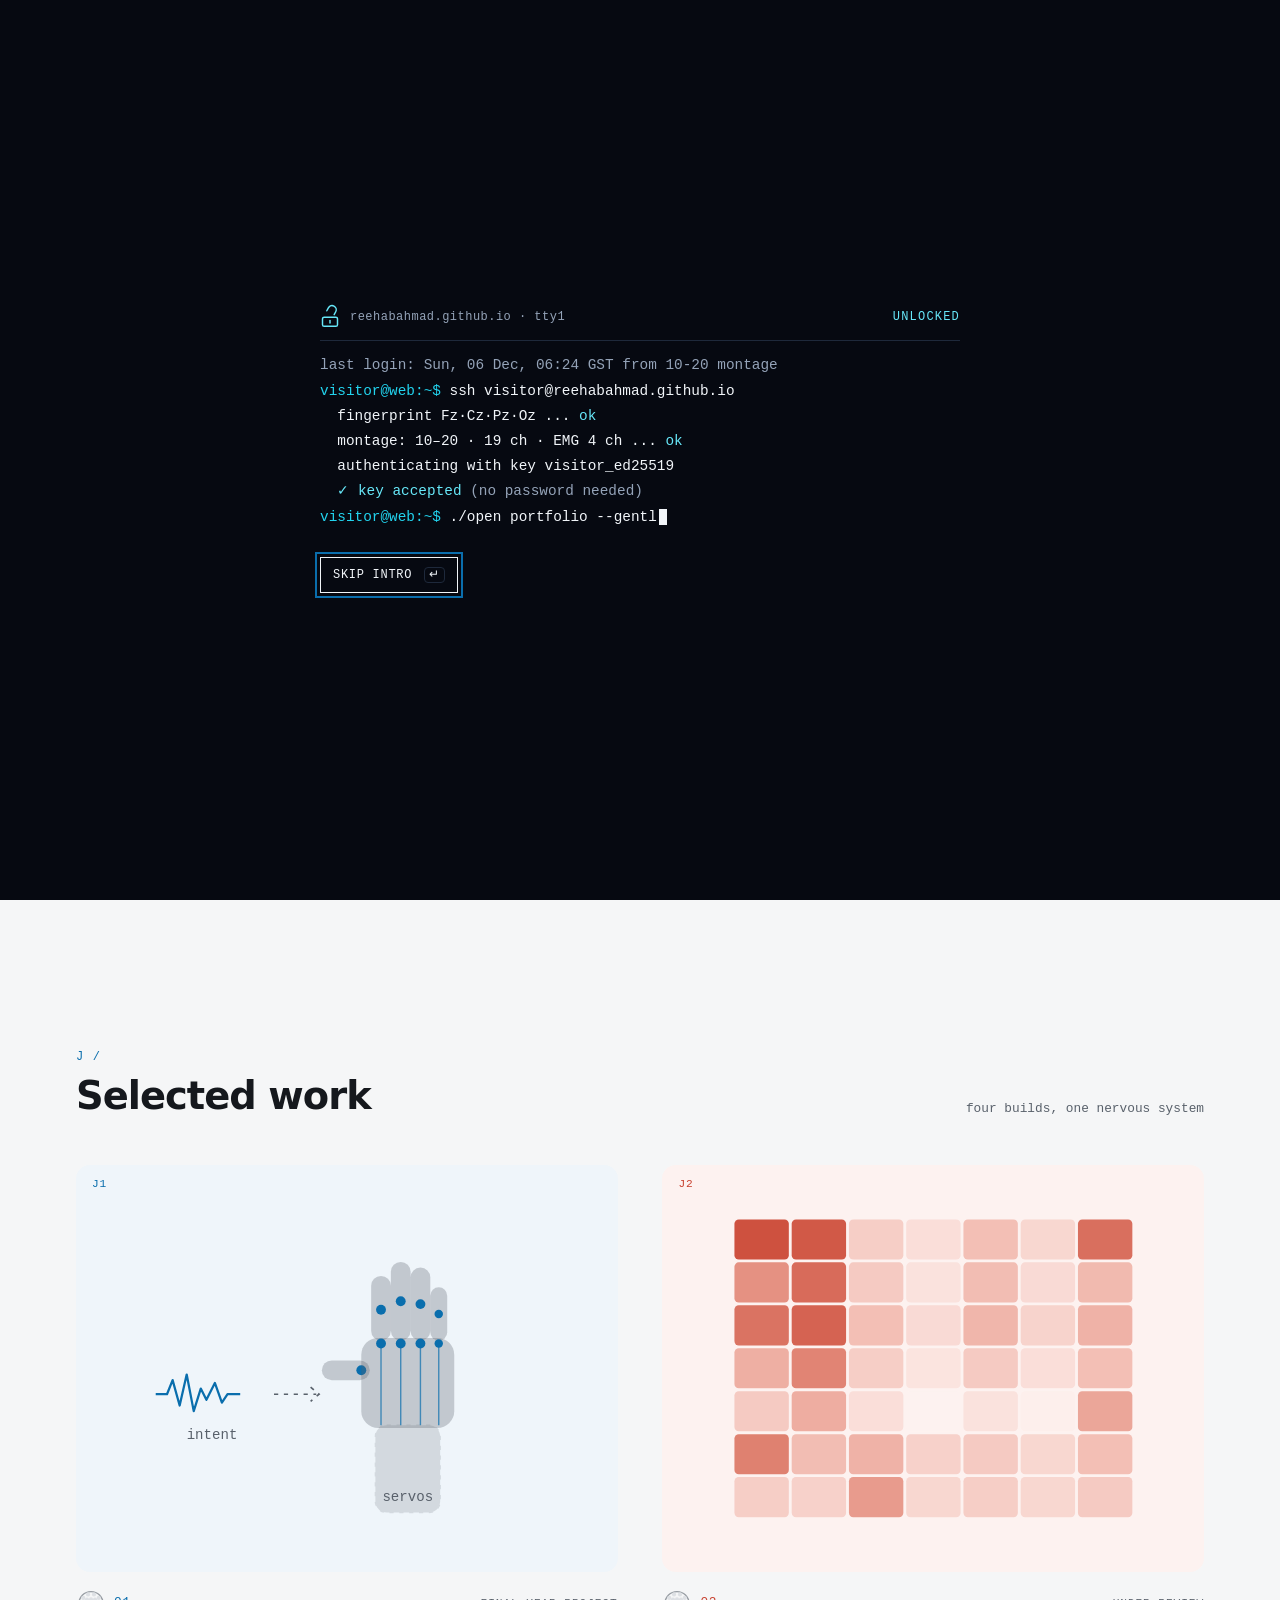
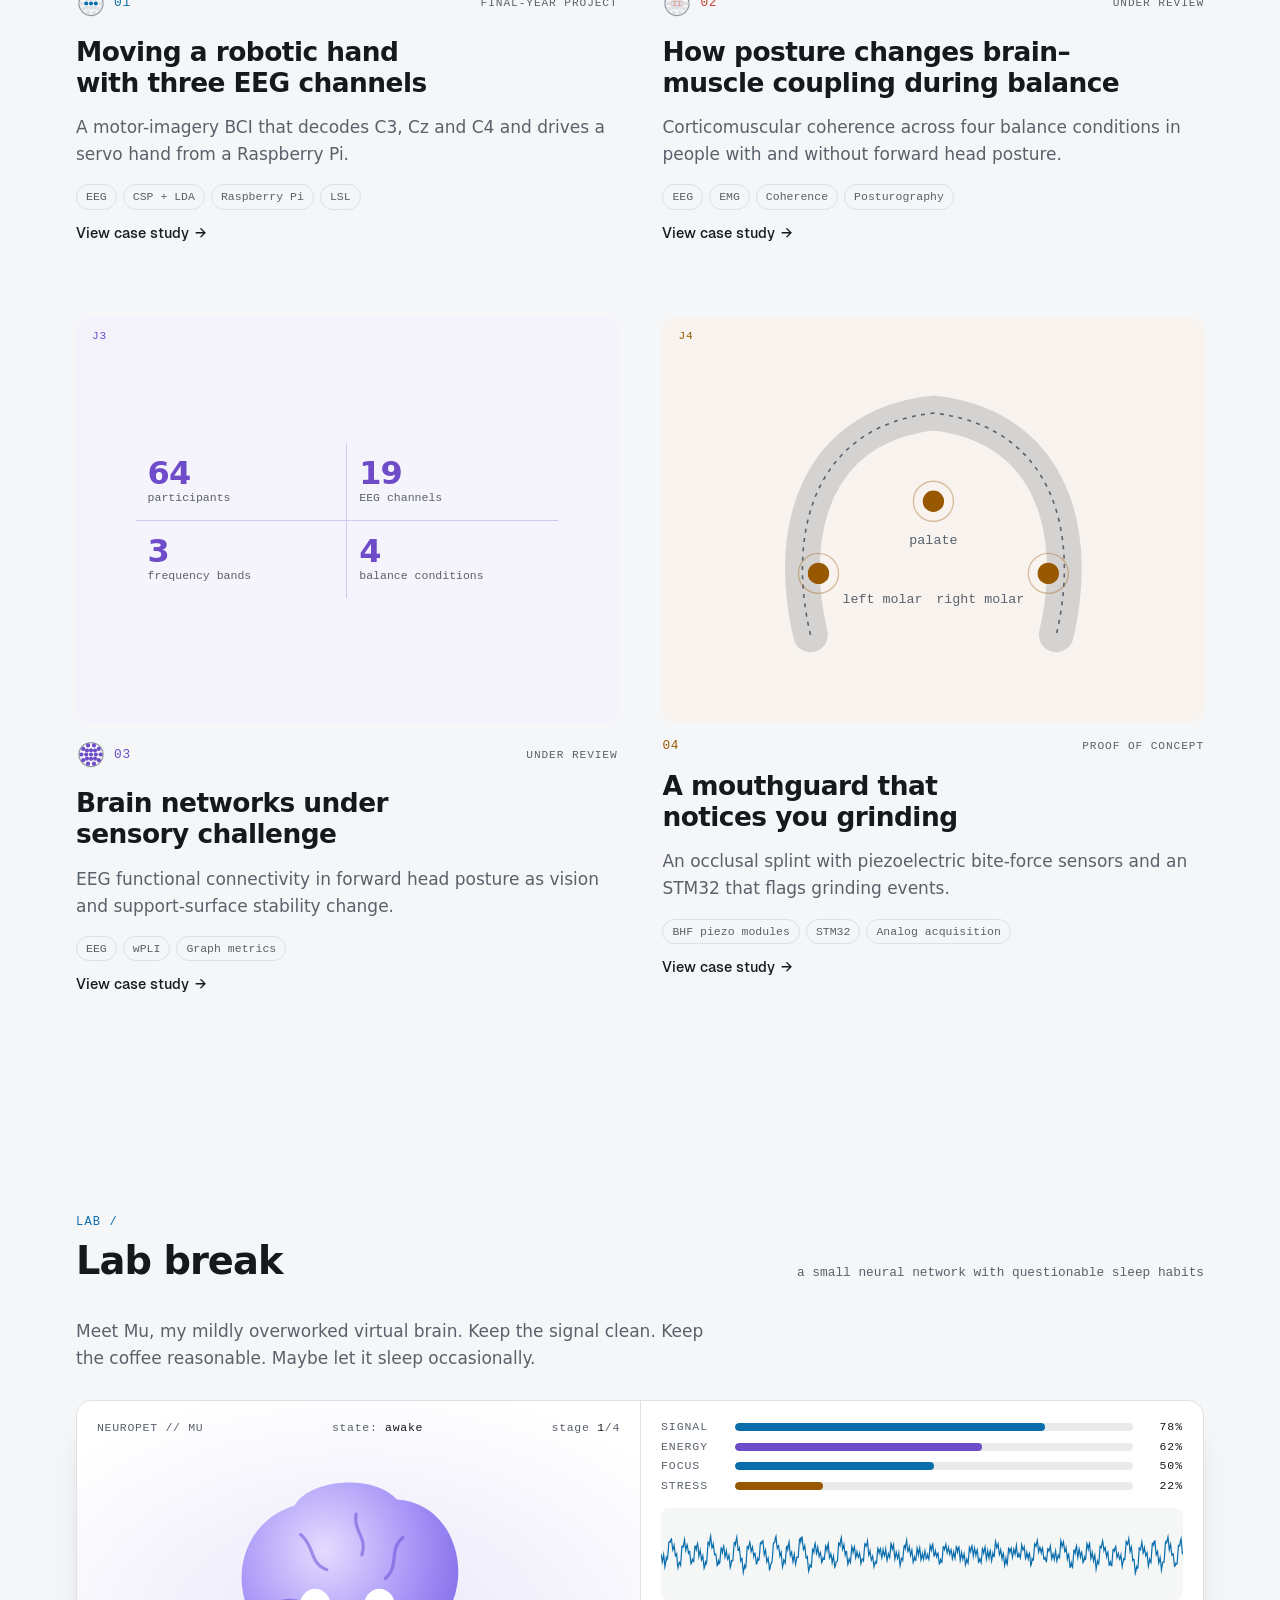
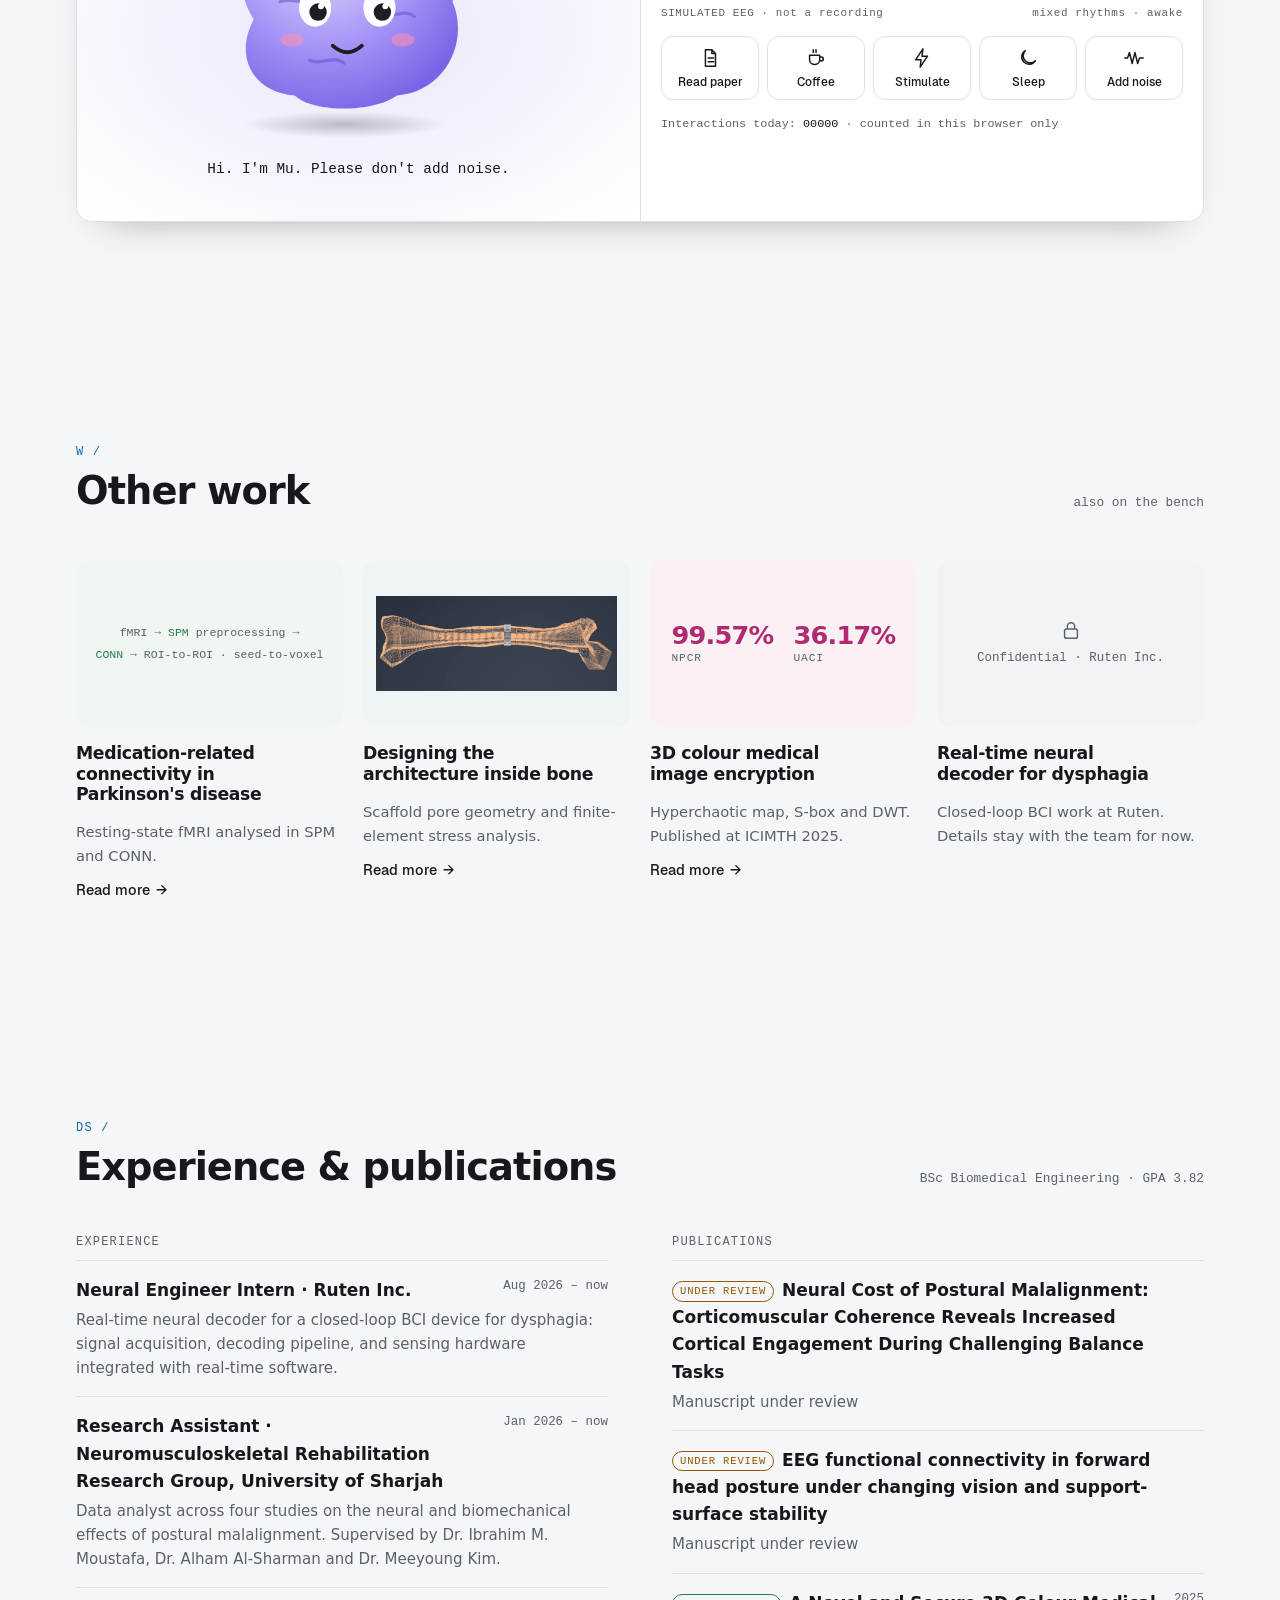
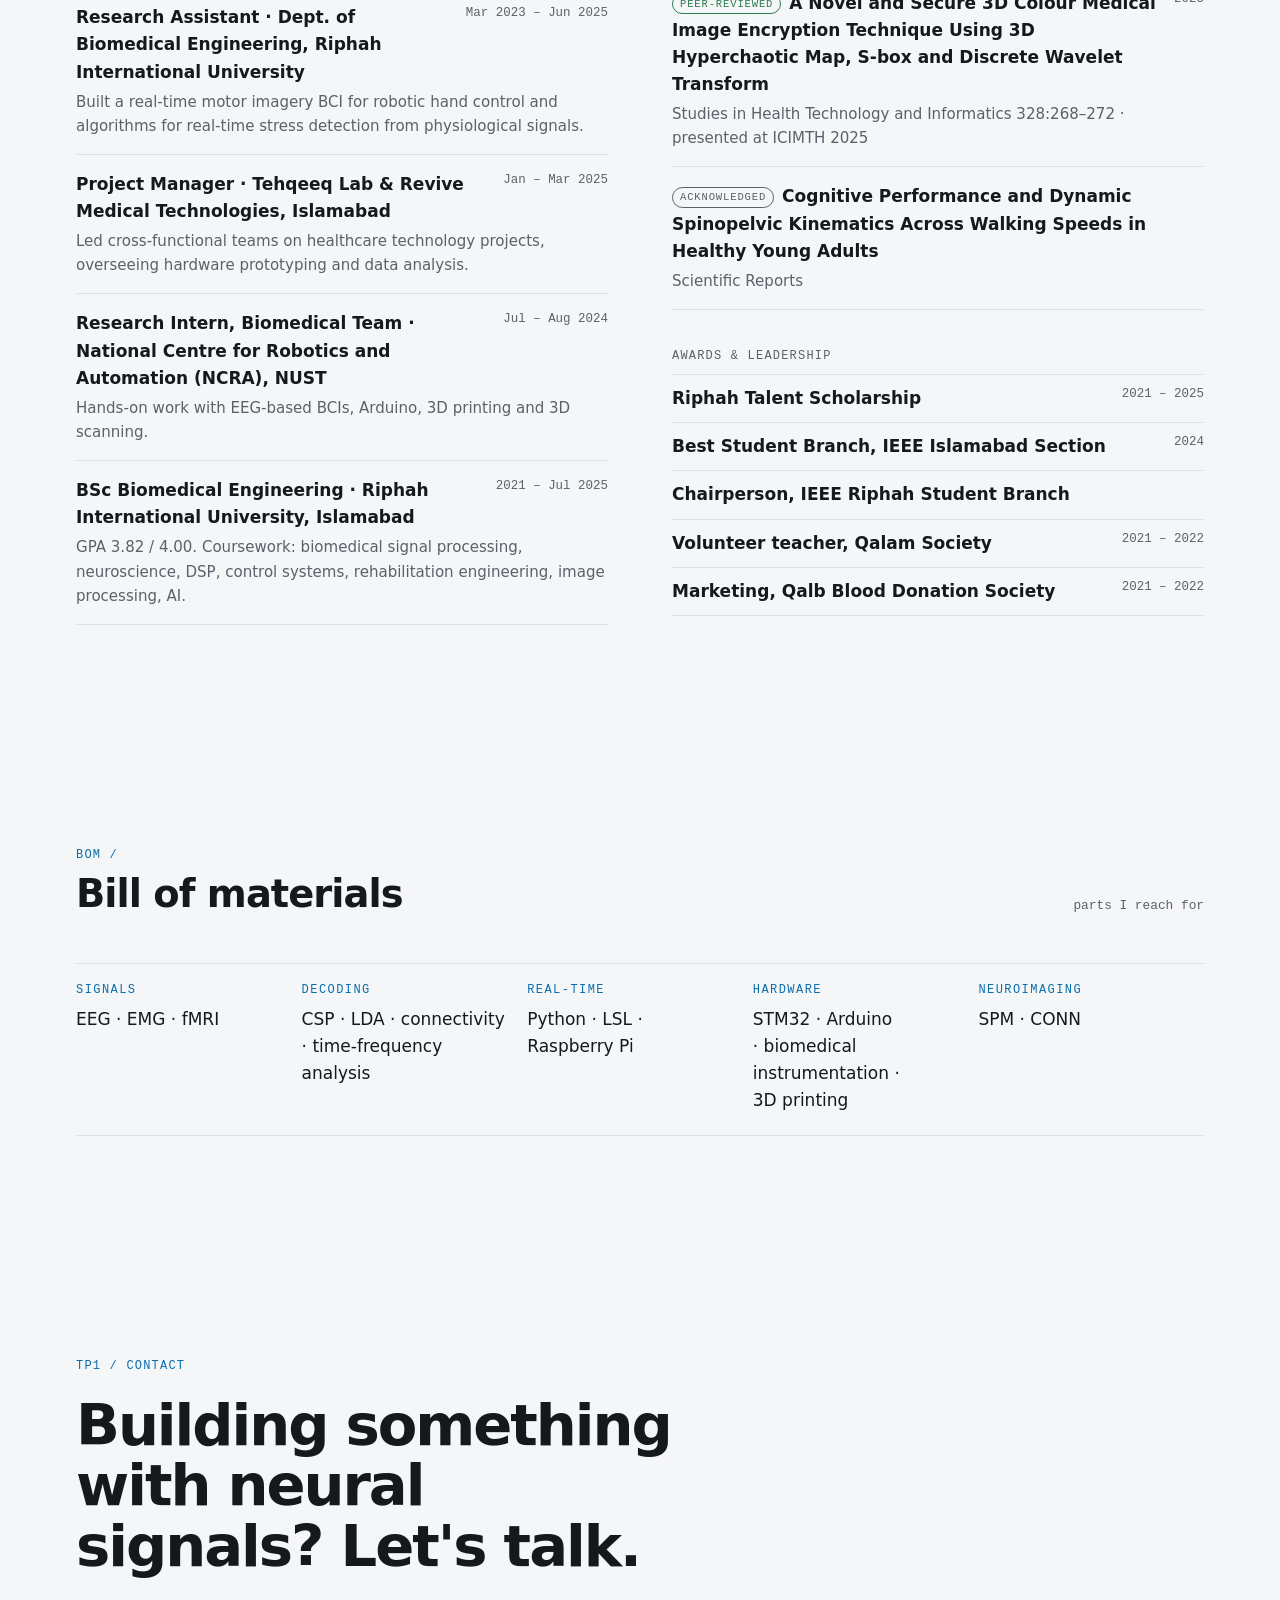
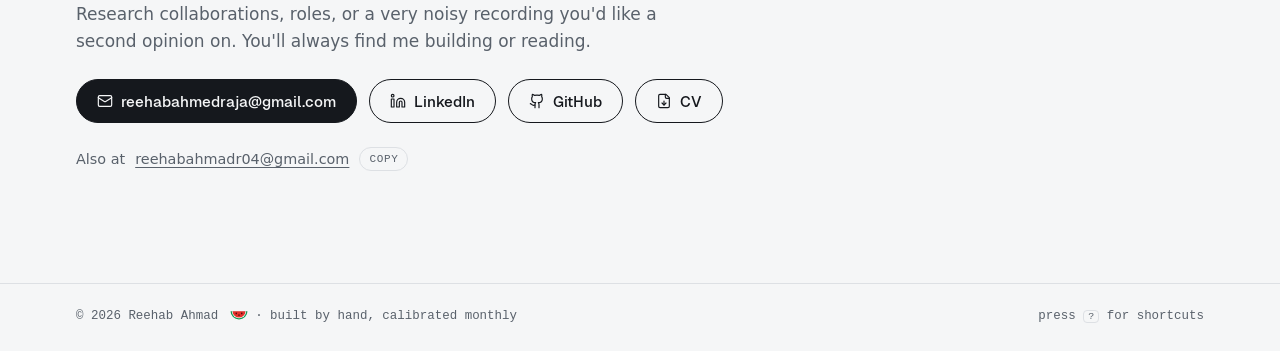
==== commit 9bb2b56c: "Publish site" ====
--- a/index.html
+++ b/index.html
@@ -1,3 +1,3 @@
-<!DOCTYPE html><html lang="en"><head><meta charset="utf-8"><script>try{var t=localStorage.getItem("theme");if(t==="light"||t==="dark")document.documentElement.dataset.theme=t}catch(e){}</script><script>try{if(!sessionStorage.getItem("unlocked")&&!matchMedia("(prefers-reduced-motion: reduce)").matches)document.documentElement.classList.add("locked")}catch(e){}</script><meta name="viewport" content="width=device-width, initial-scale=1, viewport-fit=cover"><title>Reehab Ahmad · Neural Engineer</title><meta name="description" content="Reehab Ahmad is a neural engineer working on EEG, brain-computer interfaces and real-time signal processing. Case studies, papers and contact."><link rel="canonical" href="https://reehabahmad.github.io/"><link rel="icon" href="/favicon.svg" type="image/svg+xml"><link rel="sitemap" href="/sitemap-index.xml"><meta name="theme-color" content="#090d16" media="(prefers-color-scheme: dark)"><meta name="theme-color" content="#f5f6f7" media="(prefers-color-scheme: light)"><meta property="og:type" content="website"><meta property="og:title" content="Reehab Ahmad · Neural Engineer"><meta property="og:description" content="Reehab Ahmad is a neural engineer working on EEG, brain-computer interfaces and real-time signal processing. Case studies, papers and contact."><meta property="og:url" content="https://reehabahmad.github.io/"><meta property="og:image" content="https://reehabahmad.github.io/og.png"><meta property="og:image:width" content="1200"><meta property="og:image:height" content="630"><meta name="twitter:card" content="summary_large_image"><script type="application/ld+json">{"@context":"https://schema.org","@type":"Person","name":"Reehab Ahmad","jobTitle":"Neural Engineer","url":"https://reehabahmad.github.io/","email":"mailto:reehabahmedraja@gmail.com","sameAs":["https://github.com/reehabahmad","https://www.linkedin.com/in/reehab-ahmad"],"knowsAbout":["EEG","Brain-computer interfaces","Biomedical signal processing","Functional connectivity"],"alumniOf":{"@type":"CollegeOrUniversity","name":"Riphah International University"},"address":{"@type":"PostalAddress","addressCountry":"AE"}}</script><link rel="stylesheet" href="/_astro/Base.Bed4ChoU.css"></head><body><div class="lock" id="lock"><div class="lock-half lock-top" aria-hidden="true"></div><div class="lock-half lock-bottom" aria-hidden="true"></div><div class="lock-inner"><div class="lock-head" aria-hidden="true"><svg class="padlock" viewBox="0 0 24 24" fill="none" stroke="currentColor" stroke-width="1.75" stroke-linecap="round" stroke-linejoin="round"><path class="shackle" d="M7 11V7a5 5 0 0 1 10 0v4"></path><rect x="3" y="11" width="18" height="11" rx="2"></rect><path d="M12 15v3"></path></svg><span>reehabahmad.github.io · tty1</span><span class="lock-state" id="lock-state">locked</span></div><pre class="lock-term" id="lock-term" aria-hidden="true"></pre><button class="lock-skip" id="lock-skip" type="button">Skip intro <kbd>↵</kbd></button></div></div><script type="module">function e(){let e=document.documentElement,t=document.getElementById(`lock`);if(!t||!e.classList.contains(`locked`)){t?.remove();return}let n=document.getElementById(`lock-term`),r=document.getElementById(`lock-state`),i=document.getElementById(`lock-skip`),a=[{out:`<span class="dim">last login: ${new Date().toLocaleString(`en-GB`,{timeZone:`Asia/Dubai`,weekday:`short`,day:`2-digit`,month:`short`,hour:`2-digit`,minute:`2-digit`})} GST from 10-20 montage</span>`,wait:150},{cmd:`ssh visitor@reehabahmad.github.io`},{out:`  fingerprint Fz·Cz·Pz·Oz ... <span class="ok">ok</span>`,wait:120},{out:`  montage: 10–20 · 19 ch · EMG 4 ch ... <span class="ok">ok</span>`,wait:120},{out:`  authenticating with key <b>visitor_ed25519</b>`,wait:150},{key:!0},{out:`  <span class="ok">✓ key accepted</span> <span class="dim">(no password needed)</span>`,wait:200},{cmd:`./open portfolio --gently`},{bar:!0},{out:`  <span class="ok">access granted.</span> welcome in.`,wait:300}],o=!1,s=[],c=e=>new Promise(t=>s.push(window.setTimeout(t,e))),l=(e=``)=>{let t=document.createElement(`div`);return t.innerHTML=e,n.append(t),t},u=()=>{if(!o){o=!0,s.forEach(clearTimeout);try{sessionStorage.setItem(`unlocked`,`1`)}catch{}t.classList.add(`unlocked`,`open`),r.textContent=`unlocked`,window.setTimeout(()=>{e.classList.remove(`locked`),t.remove()},650),removeEventListener(`keydown`,d)}},d=e=>{[`Enter`,`Escape`,` `].includes(e.key)&&(e.preventDefault(),u())};addEventListener(`keydown`,d),i.addEventListener(`click`,u),t.addEventListener(`click`,e=>{e.target!==i&&u()}),i.focus({preventScroll:!0}),(async()=>{for(let e of a){if(o)return;if(`cmd`in e){let t=l(`<span class="prompt">visitor@web:~$</span> `),n=document.createElement(`span`);t.append(n);let r=document.createElement(`i`);r.className=`caret`,t.append(r);for(let t of e.cmd)if(n.textContent+=t,await c(12+Math.random()*18),o)return;await c(110),r.remove()}else if(`out`in e)l(e.out),await c(e.wait??150);else if(`key`in e)t.classList.add(`unlocked`),r.textContent=`unlocked`,await c(150);else{let e=l();for(let t=0;t<=20;t++)if(e.textContent=`  [${`█`.repeat(t)}${`·`.repeat(20-t)}] ${Math.round(t/20*100)}%`,await c(16),o)return;await c(80)}}u()})()}e();</script><a class="skip" href="#main">Skip to content</a><header class="top"><div class="wrap"><div class="brand"><button class="led" id="led" type="button" aria-pressed="false" aria-label="Power LED: toggle debug view (D)" title="Debug view (D)"><i></i></button><a href="/">Reehab Ahmad</a></div><nav aria-label="Primary"><a href="#work">Work</a><a href="#lab">Lab</a><a href="#about">About</a><a href="#contact">Contact</a><button class="theme" id="theme" type="button" aria-label="Switch to light mode" title="Light / dark"><svg class="sun" viewBox="0 0 24 24" aria-hidden="true"><circle cx="12" cy="12" r="4"></circle><path d="M12 2v2M12 20v2M4.9 4.9l1.4 1.4M17.7 17.7l1.4 1.4M2 12h2M20 12h2M4.9 19.1l1.4-1.4M17.7 6.3l1.4-1.4"></path></svg><svg class="moon" viewBox="0 0 24 24" aria-hidden="true"><path d="M20 15A8 8 0 1 1 9 4a6.5 6.5 0 0 0 11 11z"></path></svg></button></nav></div></header><main id="main"><section class="hero" aria-labelledby="hero-title" data-ref="U1"><div class="wrap hero-grid"><div class="hero-copy"><p class="who"><strong>Reehab Ahmad</strong><span>Neural Engineer</span></p><h1 id="hero-title">I work where the nervous system meets the circuit board.</h1><p class="sub">I build neural decoding systems, BCIs and sensing hardware, from EEG acquisition to real-time physical control.</p><div class="cta"><a class="btn btn--primary" href="#work">View my work</a><a class="btn" href="/cv.pdf" download>Download CV</a></div></div><figure class="montage" data-ref="U1-A"><svg id="montage" viewBox="0 0 320 364" data-active="j1" role="group" aria-label="10–20 EEG montage showing where each project recorded"><g aria-hidden="true"><line class="mt-edge" x1="128.4" y1="62.6" x2="191.6" y2="62.6"></line><line class="mt-edge" x1="128.4" y1="62.6" x2="77.2" y2="99.8"></line><line class="mt-edge" x1="128.4" y1="62.6" x2="242.8" y2="99.8"></line><line class="mt-edge" x1="128.4" y1="62.6" x2="57.6" y2="160"></line><line class="mt-edge" x1="128.4" y1="62.6" x2="262.4" y2="160"></line><line class="mt-edge" x1="128.4" y1="62.6" x2="77.2" y2="220.2"></line><line class="mt-edge" x1="128.4" y1="62.6" x2="242.8" y2="220.2"></line><line class="mt-edge" x1="128.4" y1="62.6" x2="128.4" y2="257.4"></line><line class="mt-edge" x1="128.4" y1="62.6" x2="191.6" y2="257.4"></line><line class="mt-edge" x1="128.4" y1="62.6" x2="116.99199999999999" y2="116.99199999999999"></line><line class="mt-edge" x1="128.4" y1="62.6" x2="160" y2="113.91999999999999"></line><line class="mt-edge" x1="128.4" y1="62.6" x2="203.008" y2="116.99199999999999"></line><line class="mt-edge" x1="128.4" y1="62.6" x2="108.8" y2="160"></line><line class="mt-edge" x1="128.4" y1="62.6" x2="160" y2="160"></line><line class="mt-edge" x1="128.4" y1="62.6" x2="211.2" y2="160"></line><line class="mt-edge" x1="128.4" y1="62.6" x2="116.99199999999999" y2="203.008"></line><line class="mt-edge" x1="128.4" y1="62.6" x2="160" y2="206.08"></line><line class="mt-edge" x1="128.4" y1="62.6" x2="203.008" y2="203.008"></line><line class="mt-edge" x1="191.6" y1="62.6" x2="77.2" y2="99.8"></line><line class="mt-edge" x1="191.6" y1="62.6" x2="242.8" y2="99.8"></line><line class="mt-edge" x1="191.6" y1="62.6" x2="57.6" y2="160"></line><line class="mt-edge" x1="191.6" y1="62.6" x2="262.4" y2="160"></line><line class="mt-edge" x1="191.6" y1="62.6" x2="77.2" y2="220.2"></line><line class="mt-edge" x1="191.6" y1="62.6" x2="242.8" y2="220.2"></line><line class="mt-edge" x1="191.6" y1="62.6" x2="128.4" y2="257.4"></line><line class="mt-edge" x1="191.6" y1="62.6" x2="191.6" y2="257.4"></line><line class="mt-edge" x1="191.6" y1="62.6" x2="116.99199999999999" y2="116.99199999999999"></line><line class="mt-edge" x1="191.6" y1="62.6" x2="160" y2="113.91999999999999"></line><line class="mt-edge" x1="191.6" y1="62.6" x2="203.008" y2="116.99199999999999"></line><line class="mt-edge" x1="191.6" y1="62.6" x2="108.8" y2="160"></line><line class="mt-edge" x1="191.6" y1="62.6" x2="160" y2="160"></line><line class="mt-edge" x1="191.6" y1="62.6" x2="211.2" y2="160"></line><line class="mt-edge" x1="191.6" y1="62.6" x2="116.99199999999999" y2="203.008"></line><line class="mt-edge" x1="191.6" y1="62.6" x2="160" y2="206.08"></line><line class="mt-edge" x1="191.6" y1="62.6" x2="203.008" y2="203.008"></line><line class="mt-edge" x1="77.2" y1="99.8" x2="242.8" y2="99.8"></line><line class="mt-edge" x1="77.2" y1="99.8" x2="57.6" y2="160"></line><line class="mt-edge" x1="77.2" y1="99.8" x2="262.4" y2="160"></line><line class="mt-edge" x1="77.2" y1="99.8" x2="77.2" y2="220.2"></line><line class="mt-edge" x1="77.2" y1="99.8" x2="242.8" y2="220.2"></line><line class="mt-edge" x1="77.2" y1="99.8" x2="128.4" y2="257.4"></line><line class="mt-edge" x1="77.2" y1="99.8" x2="191.6" y2="257.4"></line><line class="mt-edge" x1="77.2" y1="99.8" x2="116.99199999999999" y2="116.99199999999999"></line><line class="mt-edge" x1="77.2" y1="99.8" x2="160" y2="113.91999999999999"></line><line class="mt-edge" x1="77.2" y1="99.8" x2="203.008" y2="116.99199999999999"></line><line class="mt-edge" x1="77.2" y1="99.8" x2="108.8" y2="160"></line><line class="mt-edge" x1="77.2" y1="99.8" x2="160" y2="160"></line><line class="mt-edge" x1="77.2" y1="99.8" x2="211.2" y2="160"></line><line class="mt-edge" x1="77.2" y1="99.8" x2="116.99199999999999" y2="203.008"></line><line class="mt-edge" x1="77.2" y1="99.8" x2="160" y2="206.08"></line><line class="mt-edge" x1="77.2" y1="99.8" x2="203.008" y2="203.008"></line><line class="mt-edge" x1="242.8" y1="99.8" x2="57.6" y2="160"></line><line class="mt-edge" x1="242.8" y1="99.8" x2="262.4" y2="160"></line><line class="mt-edge" x1="242.8" y1="99.8" x2="77.2" y2="220.2"></line><line class="mt-edge" x1="242.8" y1="99.8" x2="242.8" y2="220.2"></line><line class="mt-edge" x1="242.8" y1="99.8" x2="128.4" y2="257.4"></line><line class="mt-edge" x1="242.8" y1="99.8" x2="191.6" y2="257.4"></line><line class="mt-edge" x1="242.8" y1="99.8" x2="116.99199999999999" y2="116.99199999999999"></line><line class="mt-edge" x1="242.8" y1="99.8" x2="160" y2="113.91999999999999"></line><line class="mt-edge" x1="242.8" y1="99.8" x2="203.008" y2="116.99199999999999"></line><line class="mt-edge" x1="242.8" y1="99.8" x2="108.8" y2="160"></line><line class="mt-edge" x1="242.8" y1="99.8" x2="160" y2="160"></line><line class="mt-edge" x1="242.8" y1="99.8" x2="211.2" y2="160"></line><line class="mt-edge" x1="242.8" y1="99.8" x2="116.99199999999999" y2="203.008"></line><line class="mt-edge" x1="242.8" y1="99.8" x2="160" y2="206.08"></line><line class="mt-edge" x1="242.8" y1="99.8" x2="203.008" y2="203.008"></line><line class="mt-edge" x1="57.6" y1="160" x2="262.4" y2="160"></line><line class="mt-edge" x1="57.6" y1="160" x2="77.2" y2="220.2"></line><line class="mt-edge" x1="57.6" y1="160" x2="242.8" y2="220.2"></line><line class="mt-edge" x1="57.6" y1="160" x2="128.4" y2="257.4"></line><line class="mt-edge" x1="57.6" y1="160" x2="191.6" y2="257.4"></line><line class="mt-edge" x1="57.6" y1="160" x2="116.99199999999999" y2="116.99199999999999"></line><line class="mt-edge" x1="57.6" y1="160" x2="160" y2="113.91999999999999"></line><line class="mt-edge" x1="57.6" y1="160" x2="203.008" y2="116.99199999999999"></line><line class="mt-edge" x1="57.6" y1="160" x2="108.8" y2="160"></line><line class="mt-edge" x1="57.6" y1="160" x2="160" y2="160"></line><line class="mt-edge" x1="57.6" y1="160" x2="211.2" y2="160"></line><line class="mt-edge" x1="57.6" y1="160" x2="116.99199999999999" y2="203.008"></line><line class="mt-edge" x1="57.6" y1="160" x2="160" y2="206.08"></line><line class="mt-edge" x1="57.6" y1="160" x2="203.008" y2="203.008"></line><line class="mt-edge" x1="262.4" y1="160" x2="77.2" y2="220.2"></line><line class="mt-edge" x1="262.4" y1="160" x2="242.8" y2="220.2"></line><line class="mt-edge" x1="262.4" y1="160" x2="128.4" y2="257.4"></line><line class="mt-edge" x1="262.4" y1="160" x2="191.6" y2="257.4"></line><line class="mt-edge" x1="262.4" y1="160" x2="116.99199999999999" y2="116.99199999999999"></line><line class="mt-edge" x1="262.4" y1="160" x2="160" y2="113.91999999999999"></line><line class="mt-edge" x1="262.4" y1="160" x2="203.008" y2="116.99199999999999"></line><line class="mt-edge" x1="262.4" y1="160" x2="108.8" y2="160"></line><line class="mt-edge" x1="262.4" y1="160" x2="160" y2="160"></line><line class="mt-edge" x1="262.4" y1="160" x2="211.2" y2="160"></line><line class="mt-edge" x1="262.4" y1="160" x2="116.99199999999999" y2="203.008"></line><line class="mt-edge" x1="262.4" y1="160" x2="160" y2="206.08"></line><line class="mt-edge" x1="262.4" y1="160" x2="203.008" y2="203.008"></line><line class="mt-edge" x1="77.2" y1="220.2" x2="242.8" y2="220.2"></line><line class="mt-edge" x1="77.2" y1="220.2" x2="128.4" y2="257.4"></line><line class="mt-edge" x1="77.2" y1="220.2" x2="191.6" y2="257.4"></line><line class="mt-edge" x1="77.2" y1="220.2" x2="116.99199999999999" y2="116.99199999999999"></line><line class="mt-edge" x1="77.2" y1="220.2" x2="160" y2="113.91999999999999"></line><line class="mt-edge" x1="77.2" y1="220.2" x2="203.008" y2="116.99199999999999"></line><line class="mt-edge" x1="77.2" y1="220.2" x2="108.8" y2="160"></line><line class="mt-edge" x1="77.2" y1="220.2" x2="160" y2="160"></line><line class="mt-edge" x1="77.2" y1="220.2" x2="211.2" y2="160"></line><line class="mt-edge" x1="77.2" y1="220.2" x2="116.99199999999999" y2="203.008"></line><line class="mt-edge" x1="77.2" y1="220.2" x2="160" y2="206.08"></line><line class="mt-edge" x1="77.2" y1="220.2" x2="203.008" y2="203.008"></line><line class="mt-edge" x1="242.8" y1="220.2" x2="128.4" y2="257.4"></line><line class="mt-edge" x1="242.8" y1="220.2" x2="191.6" y2="257.4"></line><line class="mt-edge" x1="242.8" y1="220.2" x2="116.99199999999999" y2="116.99199999999999"></line><line class="mt-edge" x1="242.8" y1="220.2" x2="160" y2="113.91999999999999"></line><line class="mt-edge" x1="242.8" y1="220.2" x2="203.008" y2="116.99199999999999"></line><line class="mt-edge" x1="242.8" y1="220.2" x2="108.8" y2="160"></line><line class="mt-edge" x1="242.8" y1="220.2" x2="160" y2="160"></line><line class="mt-edge" x1="242.8" y1="220.2" x2="211.2" y2="160"></line><line class="mt-edge" x1="242.8" y1="220.2" x2="116.99199999999999" y2="203.008"></line><line class="mt-edge" x1="242.8" y1="220.2" x2="160" y2="206.08"></line><line class="mt-edge" x1="242.8" y1="220.2" x2="203.008" y2="203.008"></line><line class="mt-edge" x1="128.4" y1="257.4" x2="191.6" y2="257.4"></line><line class="mt-edge" x1="128.4" y1="257.4" x2="116.99199999999999" y2="116.99199999999999"></line><line class="mt-edge" x1="128.4" y1="257.4" x2="160" y2="113.91999999999999"></line><line class="mt-edge" x1="128.4" y1="257.4" x2="203.008" y2="116.99199999999999"></line><line class="mt-edge" x1="128.4" y1="257.4" x2="108.8" y2="160"></line><line class="mt-edge" x1="128.4" y1="257.4" x2="160" y2="160"></line><line class="mt-edge" x1="128.4" y1="257.4" x2="211.2" y2="160"></line><line class="mt-edge" x1="128.4" y1="257.4" x2="116.99199999999999" y2="203.008"></line><line class="mt-edge" x1="128.4" y1="257.4" x2="160" y2="206.08"></line><line class="mt-edge" x1="128.4" y1="257.4" x2="203.008" y2="203.008"></line><line class="mt-edge" x1="191.6" y1="257.4" x2="116.99199999999999" y2="116.99199999999999"></line><line class="mt-edge" x1="191.6" y1="257.4" x2="160" y2="113.91999999999999"></line><line class="mt-edge" x1="191.6" y1="257.4" x2="203.008" y2="116.99199999999999"></line><line class="mt-edge" x1="191.6" y1="257.4" x2="108.8" y2="160"></line><line class="mt-edge" x1="191.6" y1="257.4" x2="160" y2="160"></line><line class="mt-edge" x1="191.6" y1="257.4" x2="211.2" y2="160"></line><line class="mt-edge" x1="191.6" y1="257.4" x2="116.99199999999999" y2="203.008"></line><line class="mt-edge" x1="191.6" y1="257.4" x2="160" y2="206.08"></line><line class="mt-edge" x1="191.6" y1="257.4" x2="203.008" y2="203.008"></line><line class="mt-edge" x1="116.99199999999999" y1="116.99199999999999" x2="160" y2="113.91999999999999"></line><line class="mt-edge" x1="116.99199999999999" y1="116.99199999999999" x2="203.008" y2="116.99199999999999"></line><line class="mt-edge" x1="116.99199999999999" y1="116.99199999999999" x2="108.8" y2="160"></line><line class="mt-edge" x1="116.99199999999999" y1="116.99199999999999" x2="160" y2="160"></line><line class="mt-edge" x1="116.99199999999999" y1="116.99199999999999" x2="211.2" y2="160"></line><line class="mt-edge" x1="116.99199999999999" y1="116.99199999999999" x2="116.99199999999999" y2="203.008"></line><line class="mt-edge" x1="116.99199999999999" y1="116.99199999999999" x2="160" y2="206.08"></line><line class="mt-edge" x1="116.99199999999999" y1="116.99199999999999" x2="203.008" y2="203.008"></line><line class="mt-edge" x1="160" y1="113.91999999999999" x2="203.008" y2="116.99199999999999"></line><line class="mt-edge" x1="160" y1="113.91999999999999" x2="108.8" y2="160"></line><line class="mt-edge" x1="160" y1="113.91999999999999" x2="160" y2="160"></line><line class="mt-edge" x1="160" y1="113.91999999999999" x2="211.2" y2="160"></line><line class="mt-edge" x1="160" y1="113.91999999999999" x2="116.99199999999999" y2="203.008"></line><line class="mt-edge" x1="160" y1="113.91999999999999" x2="160" y2="206.08"></line><line class="mt-edge" x1="160" y1="113.91999999999999" x2="203.008" y2="203.008"></line><line class="mt-edge" x1="203.008" y1="116.99199999999999" x2="108.8" y2="160"></line><line class="mt-edge" x1="203.008" y1="116.99199999999999" x2="160" y2="160"></line><line class="mt-edge" x1="203.008" y1="116.99199999999999" x2="211.2" y2="160"></line><line class="mt-edge" x1="203.008" y1="116.99199999999999" x2="116.99199999999999" y2="203.008"></line><line class="mt-edge" x1="203.008" y1="116.99199999999999" x2="160" y2="206.08"></line><line class="mt-edge" x1="203.008" y1="116.99199999999999" x2="203.008" y2="203.008"></line><line class="mt-edge" x1="108.8" y1="160" x2="160" y2="160"></line><line class="mt-edge" x1="108.8" y1="160" x2="211.2" y2="160"></line><line class="mt-edge" x1="108.8" y1="160" x2="116.99199999999999" y2="203.008"></line><line class="mt-edge" x1="108.8" y1="160" x2="160" y2="206.08"></line><line class="mt-edge" x1="108.8" y1="160" x2="203.008" y2="203.008"></line><line class="mt-edge" x1="160" y1="160" x2="211.2" y2="160"></line><line class="mt-edge" x1="160" y1="160" x2="116.99199999999999" y2="203.008"></line><line class="mt-edge" x1="160" y1="160" x2="160" y2="206.08"></line><line class="mt-edge" x1="160" y1="160" x2="203.008" y2="203.008"></line><line class="mt-edge" x1="211.2" y1="160" x2="116.99199999999999" y2="203.008"></line><line class="mt-edge" x1="211.2" y1="160" x2="160" y2="206.08"></line><line class="mt-edge" x1="211.2" y1="160" x2="203.008" y2="203.008"></line><line class="mt-edge" x1="116.99199999999999" y1="203.008" x2="160" y2="206.08"></line><line class="mt-edge" x1="116.99199999999999" y1="203.008" x2="203.008" y2="203.008"></line><line class="mt-edge" x1="160" y1="206.08" x2="203.008" y2="203.008"></line><ellipse class="mt-region" cx="160" cy="160" rx="79.87200000000001" ry="20"></ellipse><circle class="mt-head" cx="160" cy="160" r="128"></circle><path class="mt-head" d="M148 33 L160 18 L172 33"></path><path class="mt-head" d="M32 144 q-12 16 0 32 M288 144 q12 16 0 32"></path><path class="mt-link" d="M160 160 C 190 230, 276 260, 276 302"></path><g class="mt-emg"><path class="mt-leg" d="M260 306 V344"></path><circle class="ta" cx="255" cy="318" r="3.6"></circle><circle class="ga" cx="265" cy="322" r="3.6"></circle><text x="260" y="357" text-anchor="middle">L</text><path class="mt-leg" d="M292 306 V344"></path><circle class="ta" cx="287" cy="318" r="3.6"></circle><circle class="ga" cx="297" cy="322" r="3.6"></circle><text x="292" y="357" text-anchor="middle">R</text><text x="246" y="317" text-anchor="end">TA ●</text><text x="246" y="329" text-anchor="end">GA ○</text></g></g><g class="mt-el" tabindex="0" role="button" data-el="Fp1" aria-label="Electrode Fp1, prefrontal, left. Recorded in J3."><circle cx="128.4" cy="62.6" r="11"></circle><text x="128.4" y="62.6">Fp1</text></g><g class="mt-el" tabindex="0" role="button" data-el="Fp2" aria-label="Electrode Fp2, prefrontal, right. Recorded in J3."><circle cx="191.6" cy="62.6" r="11"></circle><text x="191.6" y="62.6">Fp2</text></g><g class="mt-el" tabindex="0" role="button" data-el="F7" aria-label="Electrode F7, frontal, left. Recorded in J3."><circle cx="77.2" cy="99.8" r="11"></circle><text x="77.2" y="99.8">F7</text></g><g class="mt-el" tabindex="0" role="button" data-el="F8" aria-label="Electrode F8, frontal, right. Recorded in J3."><circle cx="242.8" cy="99.8" r="11"></circle><text x="242.8" y="99.8">F8</text></g><g class="mt-el" tabindex="0" role="button" data-el="T3" aria-label="Electrode T3, temporal, left. Recorded in J3."><circle cx="57.6" cy="160" r="11"></circle><text x="57.6" y="160">T3</text></g><g class="mt-el" tabindex="0" role="button" data-el="T4" aria-label="Electrode T4, temporal, right. Recorded in J3."><circle cx="262.4" cy="160" r="11"></circle><text x="262.4" y="160">T4</text></g><g class="mt-el" tabindex="0" role="button" data-el="T5" aria-label="Electrode T5, temporal, left. Recorded in J3."><circle cx="77.2" cy="220.2" r="11"></circle><text x="77.2" y="220.2">T5</text></g><g class="mt-el" tabindex="0" role="button" data-el="T6" aria-label="Electrode T6, temporal, right. Recorded in J3."><circle cx="242.8" cy="220.2" r="11"></circle><text x="242.8" y="220.2">T6</text></g><g class="mt-el" tabindex="0" role="button" data-el="O1" aria-label="Electrode O1, occipital, left. Recorded in J3."><circle cx="128.4" cy="257.4" r="11"></circle><text x="128.4" y="257.4">O1</text></g><g class="mt-el" tabindex="0" role="button" data-el="O2" aria-label="Electrode O2, occipital, right. Recorded in J3."><circle cx="191.6" cy="257.4" r="11"></circle><text x="191.6" y="257.4">O2</text></g><g class="mt-el" tabindex="0" role="button" data-el="F3" aria-label="Electrode F3, frontal, left. Recorded in J3."><circle cx="116.99199999999999" cy="116.99199999999999" r="11"></circle><text x="116.99199999999999" y="116.99199999999999">F3</text></g><g class="mt-el" tabindex="0" role="button" data-el="Fz" aria-label="Electrode Fz, frontal, midline. Recorded in J3."><circle cx="160" cy="113.91999999999999" r="11"></circle><text x="160" y="113.91999999999999">Fz</text></g><g class="mt-el" tabindex="0" role="button" data-el="F4" aria-label="Electrode F4, frontal, right. Recorded in J3."><circle cx="203.008" cy="116.99199999999999" r="11"></circle><text x="203.008" y="116.99199999999999">F4</text></g><g class="mt-el j1" tabindex="0" role="button" data-el="C3" aria-label="Electrode C3, sensorimotor, left. Recorded in J1 and J3."><circle cx="108.8" cy="160" r="11"></circle><text x="108.8" y="160">C3</text></g><g class="mt-el j1" tabindex="0" role="button" data-el="Cz" aria-label="Electrode Cz, sensorimotor, midline. Recorded in J1 and J3."><circle cx="160" cy="160" r="11"></circle><text x="160" y="160">Cz</text></g><g class="mt-el j1" tabindex="0" role="button" data-el="C4" aria-label="Electrode C4, sensorimotor, right. Recorded in J1 and J3."><circle cx="211.2" cy="160" r="11"></circle><text x="211.2" y="160">C4</text></g><g class="mt-el" tabindex="0" role="button" data-el="P3" aria-label="Electrode P3, parietal, left. Recorded in J3."><circle cx="116.99199999999999" cy="203.008" r="11"></circle><text x="116.99199999999999" y="203.008">P3</text></g><g class="mt-el" tabindex="0" role="button" data-el="Pz" aria-label="Electrode Pz, parietal, midline. Recorded in J3."><circle cx="160" cy="206.08" r="11"></circle><text x="160" y="206.08">Pz</text></g><g class="mt-el" tabindex="0" role="button" data-el="P4" aria-label="Electrode P4, parietal, right. Recorded in J3."><circle cx="203.008" cy="203.008" r="11"></circle><text x="203.008" y="203.008">P4</text></g></svg><div class="mt-chips" role="group" aria-label="Show a project on the map"><button type="button" class="mt-chip j1" data-p="j1" aria-pressed="true">J1 · Robotic hand</button><button type="button" class="mt-chip j2" data-p="j2" aria-pressed="false">J2 · Brain–muscle</button><button type="button" class="mt-chip j3" data-p="j3" aria-pressed="false">J3 · Networks</button></div><div class="mt-info" id="mt-info" aria-live="polite" style="--pc: var(--j1)"><span class="k">J1 · Robotic hand BCI</span><b>Three channels over the motor strip</b><p>C3, Cz and C4. Imagining a hand movement shows up here as a drop in the mu rhythm, and that&#39;s what the decoder reads.</p><a href="/work/motor-imagery-bci/">View case study →</a></div></figure></div></section><script type="module">var e=102.4,t=(e,t)=>[Math.round((160+t*Math.sin(e*Math.PI/180))*10)/10,Math.round((160-t*Math.cos(e*Math.PI/180))*10)/10],n={Fp1:t(-18,e),Fp2:t(18,e),F7:t(-54,e),F8:t(54,e),T3:t(-90,e),T4:t(90,e),T5:t(-126,e),T6:t(126,e),O1:t(-162,e),O2:t(162,e),F3:[160-.42*e,160-.42*e],Fz:[160,160-.45*e],F4:[203.008,160-.42*e],C3:[160-.5*e,160],Cz:[160,160],C4:[211.2,160],P3:[160-.42*e,203.008],Pz:[160,206.08],P4:[203.008,203.008]};Object.keys(n),.78*e;var r=[`C3`,`Cz`,`C4`],i={j1:{label:`J1 · Robotic hand`,kicker:`J1 · Robotic hand BCI`,title:`Three channels over the motor strip`,text:`C3, Cz and C4. Imagining a hand movement shows up here as a drop in the mu rhythm, and that's what the decoder reads.`,href:`/work/motor-imagery-bci/`},j2:{label:`J2 · Brain–muscle`,kicker:`J2 · Brain–muscle coupling`,title:`Sensorimotor cortex ↔ leg muscles`,text:`EEG over the motor cortex paired with surface EMG from tibialis anterior and gastrocnemius on both legs. Coherence measures how tightly cortex and muscle oscillate together as balance gets harder.`,href:`/work/corticomuscular-coherence/`},j3:{label:`J3 · Networks`,kicker:`J3 · Brain networks`,title:`All 19 channels, every pair`,text:`19 channels recorded on a Nexus system. wPLI is computed between every pair: 171 connections per frequency band, summarised as graph metrics.`,href:`/work/eeg-connectivity-balance/`}},a={Fp:`prefrontal`,F:`frontal`,T:`temporal`,C:`sensorimotor`,P:`parietal`,O:`occipital`},o=e=>({lobe:a[e.replace(/[\dz]+$/,``)]??`central`,side:e.endsWith(`z`)?`midline`:Number(e.replace(/\D/g,``))%2?`left`:`right`,used:[r.includes(e)&&`J1`,`J3`].filter(Boolean).join(` and `)});function s(){let e=document.getElementById(`montage`),t=document.getElementById(`mt-info`);if(!e||!t)return;let n=document.querySelectorAll(`.mt-chip`),r=[`j1`,`j2`,`j3`],a=0,s=0,c=!0,l=r=>{e.dataset.active=r,n.forEach(e=>e.setAttribute(`aria-pressed`,String(e.dataset.p===r)));let a=i[r];t.style.setProperty(`--pc`,`var(--${r})`),t.innerHTML=`<span class="k">${a.kicker}</span><b>${a.title}</b><p>${a.text}</p><a href="${a.href}">View case study →</a>`},u=e=>{let n=o(e);t.style.removeProperty(`--pc`),t.innerHTML=`<span class="k">Electrode ${e}</span><b>${n.lobe} · ${n.side}</b><p>Recorded in ${n.used}.</p>`},d=()=>{clearInterval(a),a=0};n.forEach(e=>{let t=()=>{d(),l(e.dataset.p)};e.addEventListener(`click`,t),e.addEventListener(`mouseenter`,t)}),e.querySelectorAll(`.mt-el`).forEach(e=>{let t=()=>{d(),u(e.dataset.el)};e.addEventListener(`mouseenter`,t),e.addEventListener(`focus`,t),e.addEventListener(`click`,t)}),document.querySelectorAll(`[data-map]`).forEach(e=>{e.addEventListener(`mouseenter`,()=>{d(),l(e.dataset.map)})}),matchMedia(`(prefers-reduced-motion: reduce)`).matches||(new IntersectionObserver(([e])=>c=e.isIntersecting).observe(e),a=window.setInterval(()=>{c&&(s=(s+1)%r.length,l(r[s]))},4500))}s();</script><section class="sec" id="work" aria-labelledby="work-title" data-ref="J"><div class="wrap"><div class="sec-head"><div><span class="ref">J /</span><h2 id="work-title">Selected work</h2></div><span class="aside">four builds, one nervous system</span></div><div class="work-grid"><a class="card j1" href="/work/motor-imagery-bci/" data-map="j1" data-ref="J1"><div class="media" data-ref-label="J1"><svg class="hand-ill" viewBox="0 0 300 220" width="78%" role="img" aria-label="Drawing of the robotic hand: an EEG trace flows into a servo-driven hand whose fingers curl"><path class="hi-eeg" d="M14 128 l8 0 4-10 5 18 5-22 5 26 5-16 4 8 6-12 5 14 4-6 9 0"></path><path class="hi-dash" d="M98 128 H128"></path><path class="hi-dash" d="M124 123 l6 5 -6 5"></path><text x="54" y="160" text-anchor="middle">intent</text><rect class="hi-arm" x="170" y="150" width="46" height="62" rx="8"></rect><g class="hi-thumb"><rect class="hi-part" x="132" y="104" width="34" height="14" rx="7"></rect><circle class="hi-joint" cx="160" cy="111" r="3.5"></circle></g><rect class="hi-part" x="160" y="88" width="66" height="64" rx="12"></rect><g class="hi-tendon"><path d="M174 150 V92"></path><path d="M188 150 V92"></path><path d="M202 150 V92"></path><path d="M215 150 V92"></path></g><g class="fg"><rect class="hi-part" x="167" y="44" width="14" height="46" rx="7"></rect><circle class="hi-joint" cx="174" cy="68" r="3.5"></circle></g><g class="fg"><rect class="hi-part" x="181" y="34" width="14" height="56" rx="7"></rect><circle class="hi-joint" cx="188" cy="62" r="3.5"></circle></g><g class="fg"><rect class="hi-part" x="195" y="38" width="14" height="52" rx="7"></rect><circle class="hi-joint" cx="202" cy="64" r="3.5"></circle></g><g class="fg"><rect class="hi-part" x="209" y="52" width="12" height="38" rx="6"></rect><circle class="hi-joint" cx="215" cy="71" r="3"></circle></g><g class="hi-joint"><circle cx="174" cy="92" r="3.5"></circle><circle cx="188" cy="92" r="3.5"></circle><circle cx="202" cy="92" r="3.5"></circle><circle cx="215" cy="92" r="3"></circle></g><text x="193" y="204" text-anchor="middle">servos</text></svg><svg class="sweep" viewBox="0 0 600 34" preserveAspectRatio="none" aria-hidden="true"><path d="M0 17 C40 17 60 4 80 17 S120 30 140 17 S180 6 200 17 S240 28 260 17 S300 2 320 17 S360 32 380 17 S420 8 440 17 S480 26 500 17 S540 10 560 17 L600 17"></path></svg></div><div class="meta"><span class="num"><svg class="mini-mt" viewBox="0 0 320 330" aria-hidden="true"><circle class="h" cx="160" cy="160" r="128"></circle><circle cx="128.4" cy="62.6" r="22"></circle><circle cx="191.6" cy="62.6" r="22"></circle><circle cx="77.2" cy="99.8" r="22"></circle><circle cx="242.8" cy="99.8" r="22"></circle><circle cx="57.6" cy="160" r="22"></circle><circle cx="262.4" cy="160" r="22"></circle><circle cx="77.2" cy="220.2" r="22"></circle><circle cx="242.8" cy="220.2" r="22"></circle><circle cx="128.4" cy="257.4" r="22"></circle><circle cx="191.6" cy="257.4" r="22"></circle><circle cx="116.99199999999999" cy="116.99199999999999" r="22"></circle><circle cx="160" cy="113.91999999999999" r="22"></circle><circle cx="203.008" cy="116.99199999999999" r="22"></circle><circle class="on" cx="108.8" cy="160" r="22"></circle><circle class="on" cx="160" cy="160" r="22"></circle><circle class="on" cx="211.2" cy="160" r="22"></circle><circle cx="116.99199999999999" cy="203.008" r="22"></circle><circle cx="160" cy="206.08" r="22"></circle><circle cx="203.008" cy="203.008" r="22"></circle></svg>01</span><span class="status">Final-year project</span></div><h3>Moving a robotic hand with three EEG channels</h3><p class="one">A motor-imagery BCI that decodes C3, Cz and C4 and drives a servo hand from a Raspberry Pi.</p><ul class="tags"><li>EEG</li><li>CSP + LDA</li><li>Raspberry Pi</li><li>LSL</li></ul><span class="go">View case study</span></a><a class="card j2" href="/work/corticomuscular-coherence/" data-map="j2" data-ref="J2"><div class="media" data-ref-label="J2"><img src="/figures/j2-heatmap.webp" width="800" height="644" alt="Manuscript heatmap of correlations between postural alignment and neurophysiological outcomes" loading="lazy" decoding="async"><svg class="sweep" viewBox="0 0 600 34" preserveAspectRatio="none" aria-hidden="true"><path d="M0 17 C40 17 60 4 80 17 S120 30 140 17 S180 6 200 17 S240 28 260 17 S300 2 320 17 S360 32 380 17 S420 8 440 17 S480 26 500 17 S540 10 560 17 L600 17"></path></svg></div><div class="meta"><span class="num"><svg class="mini-mt" viewBox="0 0 320 330" aria-hidden="true"><circle class="h" cx="160" cy="160" r="128"></circle><ellipse class="band" cx="160" cy="160" rx="82" ry="34"></ellipse><circle cx="128.4" cy="62.6" r="22"></circle><circle cx="191.6" cy="62.6" r="22"></circle><circle cx="77.2" cy="99.8" r="22"></circle><circle cx="242.8" cy="99.8" r="22"></circle><circle cx="57.6" cy="160" r="22"></circle><circle cx="262.4" cy="160" r="22"></circle><circle cx="77.2" cy="220.2" r="22"></circle><circle cx="242.8" cy="220.2" r="22"></circle><circle cx="128.4" cy="257.4" r="22"></circle><circle cx="191.6" cy="257.4" r="22"></circle><circle cx="116.99199999999999" cy="116.99199999999999" r="22"></circle><circle cx="160" cy="113.91999999999999" r="22"></circle><circle cx="203.008" cy="116.99199999999999" r="22"></circle><circle cx="108.8" cy="160" r="22"></circle><circle cx="160" cy="160" r="22"></circle><circle cx="211.2" cy="160" r="22"></circle><circle cx="116.99199999999999" cy="203.008" r="22"></circle><circle cx="160" cy="206.08" r="22"></circle><circle cx="203.008" cy="203.008" r="22"></circle></svg>02</span><span class="status">Under review · IEEE J-TEHM</span></div><h3>How posture changes brain–muscle coupling during balance</h3><p class="one">Corticomuscular coherence across four balance conditions in people with and without forward head posture.</p><ul class="tags"><li>EEG</li><li>EMG</li><li>Coherence</li><li>Posturography</li></ul><span class="go">View case study</span></a><a class="card j3" href="/work/eeg-connectivity-balance/" data-map="j3" data-ref="J3"><div class="media" data-ref-label="J3"><div class="stat4"><div><strong>64</strong><span>participants</span></div><div><strong>19</strong><span>EEG channels</span></div><div><strong>3</strong><span>frequency bands</span></div><div><strong>4</strong><span>balance conditions</span></div></div><svg class="sweep" viewBox="0 0 600 34" preserveAspectRatio="none" aria-hidden="true"><path d="M0 17 C40 17 60 4 80 17 S120 30 140 17 S180 6 200 17 S240 28 260 17 S300 2 320 17 S360 32 380 17 S420 8 440 17 S480 26 500 17 S540 10 560 17 L600 17"></path></svg></div><div class="meta"><span class="num"><svg class="mini-mt" viewBox="0 0 320 330" aria-hidden="true"><circle class="h" cx="160" cy="160" r="128"></circle><circle class="on" cx="128.4" cy="62.6" r="22"></circle><circle class="on" cx="191.6" cy="62.6" r="22"></circle><circle class="on" cx="77.2" cy="99.8" r="22"></circle><circle class="on" cx="242.8" cy="99.8" r="22"></circle><circle class="on" cx="57.6" cy="160" r="22"></circle><circle class="on" cx="262.4" cy="160" r="22"></circle><circle class="on" cx="77.2" cy="220.2" r="22"></circle><circle class="on" cx="242.8" cy="220.2" r="22"></circle><circle class="on" cx="128.4" cy="257.4" r="22"></circle><circle class="on" cx="191.6" cy="257.4" r="22"></circle><circle class="on" cx="116.99199999999999" cy="116.99199999999999" r="22"></circle><circle class="on" cx="160" cy="113.91999999999999" r="22"></circle><circle class="on" cx="203.008" cy="116.99199999999999" r="22"></circle><circle class="on" cx="108.8" cy="160" r="22"></circle><circle class="on" cx="160" cy="160" r="22"></circle><circle class="on" cx="211.2" cy="160" r="22"></circle><circle class="on" cx="116.99199999999999" cy="203.008" r="22"></circle><circle class="on" cx="160" cy="206.08" r="22"></circle><circle class="on" cx="203.008" cy="203.008" r="22"></circle></svg>03</span><span class="status">Under review</span></div><h3>Brain networks under sensory challenge</h3><p class="one">EEG functional connectivity in forward head posture as vision and support-surface stability change.</p><ul class="tags"><li>EEG</li><li>wPLI</li><li>Graph metrics</li></ul><span class="go">View case study</span></a><a class="card j4" href="/work/smart-occlusal-splint/" data-ref="J4"><div class="media" data-ref-label="J4"><svg class="splint-ill" viewBox="0 0 300 220" width="74%" role="img" aria-label="Top-down diagram of the occlusal splint with three sensing points: left molar, central palate and right molar"><path class="sp-arch" d="M58 196 C40 120 60 40 150 30 C240 40 260 120 242 196"></path><path class="sp-line" d="M58 196 C40 120 60 40 150 30 C240 40 260 120 242 196"></path><g class="sp-pt"><circle cx="64" cy="150" r="8"></circle><circle cx="150" cy="96" r="8"></circle><circle cx="236" cy="150" r="8"></circle></g><g class="sp-ring"><circle cx="64" cy="150" r="15"></circle><circle cx="150" cy="96" r="15"></circle><circle cx="236" cy="150" r="15"></circle></g><text x="82" y="172">left molar</text><text x="150" y="128" text-anchor="middle">palate</text><text x="218" y="172" text-anchor="end">right molar</text></svg><svg class="sweep" viewBox="0 0 600 34" preserveAspectRatio="none" aria-hidden="true"><path d="M0 17 C40 17 60 4 80 17 S120 30 140 17 S180 6 200 17 S240 28 260 17 S300 2 320 17 S360 32 380 17 S420 8 440 17 S480 26 500 17 S540 10 560 17 L600 17"></path></svg></div><div class="meta"><span class="num">04</span><span class="status">Proof of concept</span></div><h3>A mouthguard that notices you grinding</h3><p class="one">An occlusal splint with piezoelectric bite-force sensors and an STM32 that flags grinding events.</p><ul class="tags"><li>BHF piezo modules</li><li>STM32</li><li>Analog acquisition</li></ul><span class="go">View case study</span></a></div></div></section><section class="sec" id="lab" aria-labelledby="lab-title" data-ref="LAB"><div class="wrap"><div class="sec-head"><div><span class="ref">LAB /</span><h2 id="lab-title">Lab break</h2></div><span class="aside">a small neural network with questionable sleep habits</span></div><p class="pet-intro">Meet Mu, my mildly overworked virtual brain. Keep the signal clean. Keep the coffee reasonable. Maybe let it sleep occasionally.</p><div class="pet"><div class="pet-stage"><div class="pet-top"><span>NEUROPET // MU</span><span>state: <b id="pet-state">awake</b></span><span>stage <b id="pet-stage-n">1</b>/4</span></div><svg id="mu" class="mu s1" viewBox="0 0 260 210" role="img" aria-label="Mu, a small brain creature, stage 1 of 4, awake"><defs><radialGradient id="mu-body" cx="38%" cy="30%" r="75%"><stop offset="0" stop-color="#e4dcff"></stop><stop offset=".55" stop-color="#a996f7"></stop><stop offset="1" stop-color="#7a63e6"></stop></radialGradient><radialGradient id="mu-shade" cx="50%" cy="50%" r="50%"><stop offset="0" stop-color="#000" stop-opacity=".22"></stop><stop offset="1" stop-color="#000" stop-opacity="0"></stop></radialGradient></defs><ellipse cx="120" cy="192" rx="70" ry="9" fill="url(#mu-shade)"></ellipse><g class="mu-hand" transform="translate(214 120)"><rect x="-6" y="18" width="20" height="40" rx="5" fill="#e9eef5" stroke="#8a97a8"></rect><rect x="-10" y="-6" width="28" height="26" rx="6" fill="#3b82f6" stroke="#1d4ed8"></rect><g class="mu-fingers" fill="#3b82f6" stroke="#1d4ed8"><rect x="-9" y="-22" width="6" height="17" rx="3"></rect><rect x="-1" y="-26" width="6" height="21" rx="3"></rect><rect x="7" y="-24" width="6" height="19" rx="3"></rect><rect x="15" y="-18" width="5" height="14" rx="2.5"></rect></g></g><g class="mu-body"><g class="mu-wires" fill="none" stroke="#22d3ee" stroke-width="1.6"><path d="M92 40 C80 18 60 14 48 22"></path><path d="M120 30 C120 10 128 4 138 2"></path><path d="M150 40 C162 18 182 14 194 22"></path></g><path d="M58 120 C40 92 52 52 86 42 C96 24 140 20 156 38 C190 40 206 78 194 108 C206 136 188 170 156 172 C140 184 98 184 86 172 C58 170 44 146 58 120 Z" fill="url(#mu-body)"></path><g fill="none" stroke="#6a52d8" stroke-width="2.2" stroke-linecap="round" opacity=".55"><path d="M90 62 C100 70 96 82 108 86"></path><path d="M128 48 C126 60 136 64 132 76"></path><path d="M160 64 C150 72 158 84 148 92"></path><path d="M76 108 C86 104 92 112 100 106"></path><path d="M168 118 C160 112 154 120 146 116"></path><path d="M120 150 C112 144 104 152 96 148"></path></g><path class="mu-headset" d="M54 92 C60 34 182 34 190 92" fill="none" stroke="#1f2937" stroke-width="7" stroke-linecap="round"></path><g class="mu-electrodes" fill="#22d3ee" stroke="#0e7490" stroke-width="1.4"><circle cx="92" cy="42" r="5.5"></circle><circle cx="120" cy="32" r="5.5"></circle><circle cx="150" cy="42" r="5.5"></circle></g><g class="mu-eyes open"><ellipse cx="100" cy="112" rx="11" ry="13" fill="#fff"></ellipse><ellipse cx="144" cy="112" rx="11" ry="13" fill="#fff"></ellipse><circle cx="102" cy="115" r="6" fill="#1b1f24"></circle><circle cx="146" cy="115" r="6" fill="#1b1f24"></circle><circle cx="104" cy="111" r="2" fill="#fff"></circle><circle cx="148" cy="111" r="2" fill="#fff"></circle></g><g class="mu-eyes shut" fill="none" stroke="#1b1f24" stroke-width="2.6" stroke-linecap="round"><path d="M90 114 Q100 122 110 114"></path><path d="M134 114 Q144 122 154 114"></path></g><ellipse cx="84" cy="134" rx="8" ry="4.5" fill="#ff8fb1" opacity=".55"></ellipse><ellipse cx="160" cy="134" rx="8" ry="4.5" fill="#ff8fb1" opacity=".55"></ellipse><path class="mu-mouth happy" d="M112 138 Q122 147 132 138" fill="none" stroke="#1b1f24" stroke-width="2.6" stroke-linecap="round"></path><path class="mu-mouth worried" d="M112 143 Q117 137 122 142 T132 140" fill="none" stroke="#1b1f24" stroke-width="2.6" stroke-linecap="round"></path><g class="mu-glasses" fill="none" stroke="#1b1f24" stroke-width="2.4"><circle cx="100" cy="112" r="16"></circle><circle cx="144" cy="112" r="16"></circle><path d="M116 110 H128"></path></g></g><g class="mu-zzz" font-family="JetBrains Mono, monospace" font-weight="700" fill="#7a63e6"><text x="190" y="52" font-size="16">z</text><text x="204" y="36" font-size="12">z</text><text x="215" y="24" font-size="9">z</text></g><path class="mu-bolt" d="M212 30 L196 64 H210 L198 96 L226 54 H212 L222 30 Z" fill="#fbbf24" stroke="#b45309" stroke-width="1.5" stroke-linejoin="round"></path></svg><p class="pet-say" id="pet-say" aria-live="polite">Hi. I'm Mu. Please don't add noise.</p></div><div class="pet-side"><div class="meters"><div class="meter"><span>SIGNAL</span><div class="bar"><i id="m-signal"></i></div><output id="o-signal">0%</output></div><div class="meter"><span>ENERGY</span><div class="bar"><i id="m-energy"></i></div><output id="o-energy">0%</output></div><div class="meter"><span>FOCUS</span><div class="bar"><i id="m-focus"></i></div><output id="o-focus">0%</output></div><div class="meter"><span>STRESS</span><div class="bar"><i id="m-stress"></i></div><output id="o-stress">0%</output></div></div><div class="pet-eeg"><canvas id="pet-eeg" aria-hidden="true"></canvas><div class="cap"><span>SIMULATED EEG · not a recording</span><span id="pet-band">mixed rhythms · awake</span></div></div><div class="pet-actions" role="group" aria-label="Look after Mu"><button class="pet-btn" type="button" data-act="paper"><svg viewBox="0 0 24 24" aria-hidden="true"><path d="M7 3h7l4 4v14H7z M14 3v4h4 M10 12h6 M10 16h6"></path></svg>Read paper</button><button class="pet-btn" type="button" data-act="coffee"><svg viewBox="0 0 24 24" aria-hidden="true"><path d="M5 9h11v5a5 5 0 0 1-5 5h-1a5 5 0 0 1-5-5z M16 11h2a2 2 0 0 1 0 4h-2 M9 3v3 M12 3v3"></path></svg>Coffee</button><button class="pet-btn" type="button" data-act="stim"><svg viewBox="0 0 24 24" aria-hidden="true"><path d="M13 2 5 14h6l-1 8 8-12h-6z"></path></svg>Stimulate</button><button class="pet-btn" type="button" data-act="sleep"><svg viewBox="0 0 24 24" aria-hidden="true"><path d="M20 15A8 8 0 1 1 9 4a6.5 6.5 0 0 0 11 11z"></path></svg>Sleep</button><button class="pet-btn" type="button" data-act="noise"><svg viewBox="0 0 24 24" aria-hidden="true"><path d="M2 12h3l2-6 3 12 3-12 3 12 2-6h4"></path></svg>Add noise</button></div><p class="pet-foot">Interactions today: <b id="pet-count">00000</b> <span>· counted in this browser only</span></p></div><div class="pet-unlock" id="pet-unlock" hidden><p class="ach">Achievement unlocked: closed-loop control</p><p class="flow">intent <span>→</span> decode <span>→</span> move</p><div class="row"><a class="btn btn--primary" href="/work/motor-imagery-bci/">See the real project</a><button class="btn" type="button" id="pet-reset">Raise Mu again</button></div></div></div></div></section><script type="module" src="/_astro/NeuroPet.astro_astro_type_script_index_0_lang.Cdz_bEce.js"></script><section class="sec" id="other" aria-labelledby="other-title" data-ref="W"><div class="wrap"><div class="sec-head"><div><span class="ref">W /</span><h2 id="other-title">Other work</h2></div><span class="aside">also on the bench</span></div><div class="other-grid"><a class="card small pd" href="/work/parkinsons-fmri/"><div class="media"><p class="pipe-mini">fMRI → <b>SPM</b> preprocessing →<br><b>CONN</b> → ROI-to-ROI · seed-to-voxel</p></div><h3>Medication-related connectivity in Parkinson&#39;s disease</h3><p class="one">Resting-state fMRI analysed in SPM and CONN.</p><span class="go">Read more</span></a><a class="card small sc" href="/work/bone-scaffold/"><div class="media"><img src="/figures/scaffold-bone.webp" alt="Wireframe femur model with a porous scaffold section at mid-shaft" width="1278" height="505" loading="lazy" decoding="async"></div><h3>Designing the architecture inside bone</h3><p class="one">Scaffold pore geometry and finite-element stress analysis.</p><span class="go">Read more</span></a><a class="card small enc" href="/work/medical-image-encryption/"><div class="media"><div class="bigstats"><div><strong>99.57%</strong><span>NPCR</span></div><div><strong>36.17%</strong><span>UACI</span></div></div></div><h3>3D colour medical image encryption</h3><p class="one">Hyperchaotic map, S-box and DWT. Published at ICIMTH 2025.</p><span class="go">Read more</span></a><div class="card small rt"><div class="media"><div class="lock-note"><svg width="22" height="22" viewBox="0 0 24 24" fill="none" stroke="currentColor" stroke-width="1.6" aria-hidden="true"><rect x="5" y="11" width="14" height="10" rx="2"></rect><path d="M8 11V8a4 4 0 0 1 8 0v3"></path></svg>Confidential · Ruten Inc.</div></div><h3>Real-time neural decoder for dysphagia</h3><p class="one">Closed-loop BCI work at Ruten. Details stay with the team for now.</p></div></div></div></section><section class="sec" id="about" aria-labelledby="about-title" data-ref="DS"><div class="wrap"><div class="sec-head"><div><span class="ref">DS /</span><h2 id="about-title">Experience &amp; publications</h2></div><span class="aside">BSc Biomedical Engineering · GPA 3.82</span></div><div class="two-col"><div><h3>Experience</h3><ul class="xlist"><li><strong>Neural Engineer Intern · Ruten Inc.</strong><span class="when">Aug 2026 – now</span><span class="what">Real-time neural decoder for a closed-loop BCI device for dysphagia: signal acquisition, decoding pipeline, and sensing hardware integrated with real-time software.</span></li><li><strong>Research Assistant · Neuromusculoskeletal Rehabilitation Research Group, University of Sharjah</strong><span class="when">Jan 2026 – now</span><span class="what">Data analyst across four studies on the neural and biomechanical effects of postural malalignment. Supervised by Dr. Ibrahim M. Moustafa, Dr. Alham Al-Sharman and Dr. Meeyoung Kim.</span></li><li><strong>Research Assistant · Dept. of Biomedical Engineering, Riphah International University</strong><span class="when">Mar 2023 – Jun 2025</span><span class="what">Built a real-time motor imagery BCI for robotic hand control and algorithms for real-time stress detection from physiological signals.</span></li><li><strong>Project Manager · Tehqeeq Lab &amp; Revive Medical Technologies, Islamabad</strong><span class="when">Jan – Mar 2025</span><span class="what">Led cross-functional teams on healthcare technology projects, overseeing hardware prototyping and data analysis.</span></li><li><strong>Research Intern, Biomedical Team · National Centre for Robotics and Automation (NCRA), NUST</strong><span class="when">Jul – Aug 2024</span><span class="what">Hands-on work with EEG-based BCIs, Arduino, 3D printing and 3D scanning.</span></li><li><strong>BSc Biomedical Engineering · Riphah International University, Islamabad</strong><span class="when">2021 – Jul 2025</span><span class="what">GPA 3.82 / 4.00. Coursework: biomedical signal processing, neuroscience, DSP, control systems, rehabilitation engineering, image processing, AI.</span></li></ul></div><div><h3>Publications</h3><ul class="xlist"><li><strong><span class="pill rev">Under review</span><a href="/work/corticomuscular-coherence/">Neural Cost of Postural Malalignment: Corticomuscular Coherence Reveals Increased Cortical Engagement During Challenging Balance Tasks</a></strong><span class="when"></span><span class="what">IEEE Journal of Translational Engineering in Health and Medicine</span></li><li><strong><span class="pill rev">Under review</span><a href="/work/eeg-connectivity-balance/">EEG functional connectivity in forward head posture under changing vision and support-surface stability</a></strong><span class="when"></span><span class="what">Manuscript under review</span></li><li><strong><span class="pill pub">Peer-reviewed</span><a href="https://doi.org/10.3233/SHTI250717" target="_blank" rel="noopener">A Novel and Secure 3D Colour Medical Image Encryption Technique Using 3D Hyperchaotic Map, S-box and Discrete Wavelet Transform</a></strong><span class="when">2025</span><span class="what">Studies in Health Technology and Informatics 328:268–272 · presented at ICIMTH 2025</span></li><li><strong><span class="pill ">Acknowledged</span>Cognitive Performance and Dynamic Spinopelvic Kinematics Across Walking Speeds in Healthy Young Adults</strong><span class="when"></span><span class="what">Scientific Reports</span></li></ul><h3 class="sub-h">Awards &amp; leadership</h3><ul class="xlist compact"><li><strong>Riphah Talent Scholarship</strong><span class="when">2021 – 2025</span></li><li><strong>Best Student Branch, IEEE Islamabad Section</strong><span class="when">2024</span></li><li><strong>Chairperson, IEEE Riphah Student Branch</strong><span class="when"></span></li><li><strong>Volunteer teacher, Qalam Society</strong><span class="when">2021 – 2022</span></li><li><strong>Marketing, Qalb Blood Donation Society</strong><span class="when">2021 – 2022</span></li></ul></div></div></div></section><section class="sec" id="skills" aria-labelledby="skills-title" data-ref="BOM"><div class="wrap"><div class="sec-head"><div><span class="ref">BOM /</span><h2 id="skills-title">Bill of materials</h2></div><span class="aside">parts I reach for</span></div><div class="bom"><div><h3>SIGNALS</h3><p>EEG · EMG · fMRI</p></div><div><h3>DECODING</h3><p>CSP · LDA · connectivity · time-frequency analysis</p></div><div><h3>REAL-TIME</h3><p>Python · LSL · Raspberry Pi</p></div><div><h3>HARDWARE</h3><p>STM32 · Arduino · biomedical instrumentation · 3D printing</p></div><div><h3>NEUROIMAGING</h3><p>SPM · CONN</p></div></div></div></section><section class="sec" id="contact" aria-labelledby="contact-title" data-ref="TP1"><div class="wrap contact"><span class="ref">TP1 / Contact</span><h2 id="contact-title">Building something with neural signals? Let's talk.</h2><p class="contact-lead">Research collaborations, roles, or a very noisy recording you'd like a second opinion on. You'll always find me building or reading.</p><div class="row"><a class="btn btn--primary" href="mailto:reehabahmedraja@gmail.com"><svg viewBox="0 0 24 24" fill="none" stroke="currentColor" stroke-width="1.75" stroke-linecap="round" stroke-linejoin="round" aria-hidden="true"><rect x="2" y="4" width="20" height="16" rx="2"/><path d="m22 7-8.97 5.7a1.94 1.94 0 0 1-2.06 0L2 7"/></svg>reehabahmedraja@gmail.com</a><a class="btn" href="https://www.linkedin.com/in/reehab-ahmad" target="_blank" rel="noopener"><svg viewBox="0 0 24 24" fill="none" stroke="currentColor" stroke-width="1.75" stroke-linecap="round" stroke-linejoin="round" aria-hidden="true"><path d="M16 8a6 6 0 0 1 6 6v7h-4v-7a2 2 0 0 0-2-2 2 2 0 0 0-2 2v7h-4v-7a6 6 0 0 1 6-6z"/><rect x="2" y="9" width="4" height="12"/><circle cx="4" cy="4" r="2"/></svg>LinkedIn</a><a class="btn" href="https://github.com/reehabahmad" target="_blank" rel="noopener"><svg viewBox="0 0 24 24" fill="none" stroke="currentColor" stroke-width="1.75" stroke-linecap="round" stroke-linejoin="round" aria-hidden="true"><path d="M15 22v-4a4.8 4.8 0 0 0-1-3.5c3 0 6-2 6-5.5.08-1.25-.27-2.48-1-3.5.28-1.15.28-2.35 0-3.5 0 0-1 0-3 1.5-2.64-.5-5.36-.5-8 0C6 2 5 2 5 2c-.3 1.15-.3 2.35 0 3.5A5.4 5.4 0 0 0 4 9c0 3.5 3 5.5 6 5.5-.39.49-.68 1.05-.85 1.65-.17.6-.22 1.23-.15 1.85v4"/><path d="M9 18c-4.51 2-5-2-7-2"/></svg>GitHub</a><a class="btn" href="/cv.pdf" download><svg viewBox="0 0 24 24" fill="none" stroke="currentColor" stroke-width="1.75" stroke-linecap="round" stroke-linejoin="round" aria-hidden="true"><path d="M15 2H6a2 2 0 0 0-2 2v16a2 2 0 0 0 2 2h12a2 2 0 0 0 2-2V7Z"/><path d="M14 2v4a2 2 0 0 0 2 2h4"/><path d="M12 18v-6"/><path d="m9 15 3 3 3-3"/></svg>CV</a></div><p class="alt-mail">Also at <a href="mailto:reehabahmadr04@gmail.com">reehabahmadr04@gmail.com</a> <button class="copy" type="button" data-copy="reehabahmadr04@gmail.com">Copy</button></p></div></section></main><footer class="foot"><div class="wrap"><span>© 2026 Reehab Ahmad <svg class="melon" viewBox="0 0 32 20" role="img" aria-label="watermelon"><path d="M1 2 A15 15 0 0 0 31 2 Z" fill="#149954"></path><path d="M3.4 2 A12.6 12.6 0 0 0 28.6 2 Z" fill="#ffffff"></path><path d="M4.6 2 A11.4 11.4 0 0 0 27.4 2 Z" fill="#e4312b"></path><ellipse cx="11" cy="6" rx="0.9" ry="1.5" fill="#000000"></ellipse><ellipse cx="16" cy="9" rx="0.9" ry="1.5" fill="#000000"></ellipse><ellipse cx="21" cy="6" rx="0.9" ry="1.5" fill="#000000"></ellipse></svg> · built by hand, calibrated monthly</span><span>press <kbd>?</kbd> for shortcuts</span></div></footer><dialog id="keys" aria-labelledby="keys-title"><h2 id="keys-title">Shortcuts</h2><dl><dt><kbd>D</kbd></dt><dd>Toggle debug view (schematic mode)</dd><dt><kbd>T</kbd></dt><dd>Switch light / dark</dd><dt><kbd>?</kbd></dt><dd>Show this list</dd><dt><kbd>Esc</kbd></dt><dd>Close</dd></dl><form method="dialog"><button class="btn">Close</button></form></dialog><script type="module">var e=document.documentElement,t=document.getElementById(`theme`),n=()=>e.dataset.theme??(matchMedia(`(prefers-color-scheme: light)`).matches?`light`:`dark`),r=()=>t?.setAttribute(`aria-label`,n()===`light`?`Switch to dark mode`:`Switch to light mode`),i=()=>{let t=n()===`light`?`dark`:`light`;e.dataset.theme=t;try{localStorage.setItem(`theme`,t)}catch{}r(),document.dispatchEvent(new Event(`themechange`))};t?.addEventListener(`click`,i),matchMedia(`(prefers-color-scheme: light)`).addEventListener(`change`,()=>{r(),document.dispatchEvent(new Event(`themechange`))}),r();var a=document.getElementById(`led`),o=()=>document.querySelectorAll(`[data-ref]`).forEach(e=>{let t=e.getBoundingClientRect();e.dataset.dim=`${Math.round(t.width)}×${Math.round(t.height)}`}),s=t=>{e.classList.toggle(`debug`,t),a?.setAttribute(`aria-pressed`,String(t)),t&&o()};a?.addEventListener(`click`,()=>s(!e.classList.contains(`debug`))),addEventListener(`resize`,()=>{e.classList.contains(`debug`)&&o()});var c=document.getElementById(`keys`);addEventListener(`keydown`,t=>{let n=t.target;t.metaKey||t.ctrlKey||t.altKey||/input|textarea|select/i.test(n.tagName)||n.isContentEditable||(t.key===`d`||t.key===`D`?s(!e.classList.contains(`debug`)):t.key===`t`||t.key===`T`?i():t.key===`?`&&(c?.open?c.close():c?.showModal()))}),document.querySelectorAll(`[data-copy]`).forEach(e=>e.addEventListener(`click`,async()=>{try{await navigator.clipboard.writeText(e.dataset.copy),e.textContent=`Copied`}catch{getSelection()?.selectAllChildren(e.previousElementSibling),e.textContent=`Selected`}setTimeout(()=>e.textContent=`Copy`,1600)}));var l=document.querySelector(`.progress`);if(l){let e=()=>{let e=document.documentElement.scrollHeight-innerHeight;l.style.transform=`scaleX(${e>0?scrollY/e:0})`};addEventListener(`scroll`,e,{passive:!0}),e()}console.log(`%c⌁ Hello, fellow engineer.%c
+<!DOCTYPE html><html lang="en"><head><meta charset="utf-8"><script>try{var t=localStorage.getItem("theme");if(t==="light"||t==="dark")document.documentElement.dataset.theme=t}catch(e){}</script><script>try{if(!sessionStorage.getItem("unlocked")&&!matchMedia("(prefers-reduced-motion: reduce)").matches)document.documentElement.classList.add("locked")}catch(e){}</script><meta name="viewport" content="width=device-width, initial-scale=1, viewport-fit=cover"><title>Reehab Ahmad · Neural Engineer</title><meta name="description" content="Reehab Ahmad is a neural engineer working on EEG, brain-computer interfaces and real-time signal processing. Case studies, papers and contact."><link rel="canonical" href="https://reehabahmad.github.io/"><link rel="icon" href="/favicon.svg" type="image/svg+xml"><link rel="sitemap" href="/sitemap-index.xml"><meta name="theme-color" content="#090d16" media="(prefers-color-scheme: dark)"><meta name="theme-color" content="#f5f6f7" media="(prefers-color-scheme: light)"><meta property="og:type" content="website"><meta property="og:title" content="Reehab Ahmad · Neural Engineer"><meta property="og:description" content="Reehab Ahmad is a neural engineer working on EEG, brain-computer interfaces and real-time signal processing. Case studies, papers and contact."><meta property="og:url" content="https://reehabahmad.github.io/"><meta property="og:image" content="https://reehabahmad.github.io/og.png"><meta property="og:image:width" content="1200"><meta property="og:image:height" content="630"><meta name="twitter:card" content="summary_large_image"><script type="application/ld+json">{"@context":"https://schema.org","@type":"Person","name":"Reehab Ahmad","jobTitle":"Neural Engineer","url":"https://reehabahmad.github.io/","email":"mailto:reehabahmedraja@gmail.com","sameAs":["https://github.com/reehabahmad","https://www.linkedin.com/in/reehab-ahmad"],"knowsAbout":["EEG","Brain-computer interfaces","Biomedical signal processing","Functional connectivity"],"alumniOf":{"@type":"CollegeOrUniversity","name":"Riphah International University"},"address":{"@type":"PostalAddress","addressCountry":"AE"}}</script><link rel="stylesheet" href="/_astro/Base.Bed4ChoU.css"></head><body><div class="lock" id="lock"><div class="lock-half lock-top" aria-hidden="true"></div><div class="lock-half lock-bottom" aria-hidden="true"></div><div class="lock-inner"><div class="lock-head" aria-hidden="true"><svg class="padlock" viewBox="0 0 24 24" fill="none" stroke="currentColor" stroke-width="1.75" stroke-linecap="round" stroke-linejoin="round"><path class="shackle" d="M7 11V7a5 5 0 0 1 10 0v4"></path><rect x="3" y="11" width="18" height="11" rx="2"></rect><path d="M12 15v3"></path></svg><span>reehabahmad.github.io · tty1</span><span class="lock-state" id="lock-state">locked</span></div><pre class="lock-term" id="lock-term" aria-hidden="true"></pre><button class="lock-skip" id="lock-skip" type="button">Skip intro <kbd>↵</kbd></button></div></div><script type="module">function e(){let e=document.documentElement,t=document.getElementById(`lock`);if(!t||!e.classList.contains(`locked`)){t?.remove();return}let n=document.getElementById(`lock-term`),r=document.getElementById(`lock-state`),i=document.getElementById(`lock-skip`),a=[{out:`<span class="dim">last login: ${new Date().toLocaleString(`en-GB`,{timeZone:`Asia/Dubai`,weekday:`short`,day:`2-digit`,month:`short`,hour:`2-digit`,minute:`2-digit`})} GST from 10-20 montage</span>`,wait:150},{cmd:`ssh visitor@reehabahmad.github.io`},{out:`  fingerprint Fz·Cz·Pz·Oz ... <span class="ok">ok</span>`,wait:120},{out:`  montage: 10–20 · 19 ch · EMG 4 ch ... <span class="ok">ok</span>`,wait:120},{out:`  authenticating with key <b>visitor_ed25519</b>`,wait:150},{key:!0},{out:`  <span class="ok">✓ key accepted</span> <span class="dim">(no password needed)</span>`,wait:200},{cmd:`./open portfolio --gently`},{bar:!0},{out:`  <span class="ok">access granted.</span> welcome in.`,wait:300}],o=!1,s=[],c=e=>new Promise(t=>s.push(window.setTimeout(t,e))),l=(e=``)=>{let t=document.createElement(`div`);return t.innerHTML=e,n.append(t),t},u=()=>{if(!o){o=!0,s.forEach(clearTimeout);try{sessionStorage.setItem(`unlocked`,`1`)}catch{}t.classList.add(`unlocked`,`open`),r.textContent=`unlocked`,window.setTimeout(()=>{e.classList.remove(`locked`),t.remove()},650),removeEventListener(`keydown`,d)}},d=e=>{[`Enter`,`Escape`,` `].includes(e.key)&&(e.preventDefault(),u())};addEventListener(`keydown`,d),i.addEventListener(`click`,u),t.addEventListener(`click`,e=>{e.target!==i&&u()}),i.focus({preventScroll:!0}),(async()=>{for(let e of a){if(o)return;if(`cmd`in e){let t=l(`<span class="prompt">visitor@web:~$</span> `),n=document.createElement(`span`);t.append(n);let r=document.createElement(`i`);r.className=`caret`,t.append(r);for(let t of e.cmd)if(n.textContent+=t,await c(12+Math.random()*18),o)return;await c(110),r.remove()}else if(`out`in e)l(e.out),await c(e.wait??150);else if(`key`in e)t.classList.add(`unlocked`),r.textContent=`unlocked`,await c(150);else{let e=l();for(let t=0;t<=20;t++)if(e.textContent=`  [${`█`.repeat(t)}${`·`.repeat(20-t)}] ${Math.round(t/20*100)}%`,await c(16),o)return;await c(80)}}u()})()}e();</script><a class="skip" href="#main">Skip to content</a><header class="top"><div class="wrap"><div class="brand"><button class="led" id="led" type="button" aria-pressed="false" aria-label="Power LED: toggle debug view (D)" title="Debug view (D)"><i></i></button><a href="/">Reehab Ahmad</a></div><nav aria-label="Primary"><a href="#work">Work</a><a href="#lab">Lab</a><a href="#about">About</a><a href="#contact">Contact</a><button class="theme" id="theme" type="button" aria-label="Switch to light mode" title="Light / dark"><svg class="sun" viewBox="0 0 24 24" aria-hidden="true"><circle cx="12" cy="12" r="4"></circle><path d="M12 2v2M12 20v2M4.9 4.9l1.4 1.4M17.7 17.7l1.4 1.4M2 12h2M20 12h2M4.9 19.1l1.4-1.4M17.7 6.3l1.4-1.4"></path></svg><svg class="moon" viewBox="0 0 24 24" aria-hidden="true"><path d="M20 15A8 8 0 1 1 9 4a6.5 6.5 0 0 0 11 11z"></path></svg></button></nav></div></header><main id="main"><section class="hero" aria-labelledby="hero-title" data-ref="U1"><div class="wrap hero-grid"><div class="hero-copy"><p class="who"><strong>Reehab Ahmad</strong><span>Neural Engineer</span></p><h1 id="hero-title">I work where the nervous system meets the circuit board.</h1><p class="sub">I build neural decoding systems, BCIs and sensing hardware, from EEG acquisition to real-time physical control.</p><div class="cta"><a class="btn btn--primary" href="#work">View my work</a><a class="btn" href="/cv.pdf" download>Download CV</a></div></div><figure class="montage" data-ref="U1-A"><svg id="montage" viewBox="0 0 320 364" data-active="j1" role="group" aria-label="10–20 EEG montage showing where each project recorded"><g aria-hidden="true"><line class="mt-edge" x1="128.4" y1="62.6" x2="191.6" y2="62.6"></line><line class="mt-edge" x1="128.4" y1="62.6" x2="77.2" y2="99.8"></line><line class="mt-edge" x1="128.4" y1="62.6" x2="242.8" y2="99.8"></line><line class="mt-edge" x1="128.4" y1="62.6" x2="57.6" y2="160"></line><line class="mt-edge" x1="128.4" y1="62.6" x2="262.4" y2="160"></line><line class="mt-edge" x1="128.4" y1="62.6" x2="77.2" y2="220.2"></line><line class="mt-edge" x1="128.4" y1="62.6" x2="242.8" y2="220.2"></line><line class="mt-edge" x1="128.4" y1="62.6" x2="128.4" y2="257.4"></line><line class="mt-edge" x1="128.4" y1="62.6" x2="191.6" y2="257.4"></line><line class="mt-edge" x1="128.4" y1="62.6" x2="116.99199999999999" y2="116.99199999999999"></line><line class="mt-edge" x1="128.4" y1="62.6" x2="160" y2="113.91999999999999"></line><line class="mt-edge" x1="128.4" y1="62.6" x2="203.008" y2="116.99199999999999"></line><line class="mt-edge" x1="128.4" y1="62.6" x2="108.8" y2="160"></line><line class="mt-edge" x1="128.4" y1="62.6" x2="160" y2="160"></line><line class="mt-edge" x1="128.4" y1="62.6" x2="211.2" y2="160"></line><line class="mt-edge" x1="128.4" y1="62.6" x2="116.99199999999999" y2="203.008"></line><line class="mt-edge" x1="128.4" y1="62.6" x2="160" y2="206.08"></line><line class="mt-edge" x1="128.4" y1="62.6" x2="203.008" y2="203.008"></line><line class="mt-edge" x1="191.6" y1="62.6" x2="77.2" y2="99.8"></line><line class="mt-edge" x1="191.6" y1="62.6" x2="242.8" y2="99.8"></line><line class="mt-edge" x1="191.6" y1="62.6" x2="57.6" y2="160"></line><line class="mt-edge" x1="191.6" y1="62.6" x2="262.4" y2="160"></line><line class="mt-edge" x1="191.6" y1="62.6" x2="77.2" y2="220.2"></line><line class="mt-edge" x1="191.6" y1="62.6" x2="242.8" y2="220.2"></line><line class="mt-edge" x1="191.6" y1="62.6" x2="128.4" y2="257.4"></line><line class="mt-edge" x1="191.6" y1="62.6" x2="191.6" y2="257.4"></line><line class="mt-edge" x1="191.6" y1="62.6" x2="116.99199999999999" y2="116.99199999999999"></line><line class="mt-edge" x1="191.6" y1="62.6" x2="160" y2="113.91999999999999"></line><line class="mt-edge" x1="191.6" y1="62.6" x2="203.008" y2="116.99199999999999"></line><line class="mt-edge" x1="191.6" y1="62.6" x2="108.8" y2="160"></line><line class="mt-edge" x1="191.6" y1="62.6" x2="160" y2="160"></line><line class="mt-edge" x1="191.6" y1="62.6" x2="211.2" y2="160"></line><line class="mt-edge" x1="191.6" y1="62.6" x2="116.99199999999999" y2="203.008"></line><line class="mt-edge" x1="191.6" y1="62.6" x2="160" y2="206.08"></line><line class="mt-edge" x1="191.6" y1="62.6" x2="203.008" y2="203.008"></line><line class="mt-edge" x1="77.2" y1="99.8" x2="242.8" y2="99.8"></line><line class="mt-edge" x1="77.2" y1="99.8" x2="57.6" y2="160"></line><line class="mt-edge" x1="77.2" y1="99.8" x2="262.4" y2="160"></line><line class="mt-edge" x1="77.2" y1="99.8" x2="77.2" y2="220.2"></line><line class="mt-edge" x1="77.2" y1="99.8" x2="242.8" y2="220.2"></line><line class="mt-edge" x1="77.2" y1="99.8" x2="128.4" y2="257.4"></line><line class="mt-edge" x1="77.2" y1="99.8" x2="191.6" y2="257.4"></line><line class="mt-edge" x1="77.2" y1="99.8" x2="116.99199999999999" y2="116.99199999999999"></line><line class="mt-edge" x1="77.2" y1="99.8" x2="160" y2="113.91999999999999"></line><line class="mt-edge" x1="77.2" y1="99.8" x2="203.008" y2="116.99199999999999"></line><line class="mt-edge" x1="77.2" y1="99.8" x2="108.8" y2="160"></line><line class="mt-edge" x1="77.2" y1="99.8" x2="160" y2="160"></line><line class="mt-edge" x1="77.2" y1="99.8" x2="211.2" y2="160"></line><line class="mt-edge" x1="77.2" y1="99.8" x2="116.99199999999999" y2="203.008"></line><line class="mt-edge" x1="77.2" y1="99.8" x2="160" y2="206.08"></line><line class="mt-edge" x1="77.2" y1="99.8" x2="203.008" y2="203.008"></line><line class="mt-edge" x1="242.8" y1="99.8" x2="57.6" y2="160"></line><line class="mt-edge" x1="242.8" y1="99.8" x2="262.4" y2="160"></line><line class="mt-edge" x1="242.8" y1="99.8" x2="77.2" y2="220.2"></line><line class="mt-edge" x1="242.8" y1="99.8" x2="242.8" y2="220.2"></line><line class="mt-edge" x1="242.8" y1="99.8" x2="128.4" y2="257.4"></line><line class="mt-edge" x1="242.8" y1="99.8" x2="191.6" y2="257.4"></line><line class="mt-edge" x1="242.8" y1="99.8" x2="116.99199999999999" y2="116.99199999999999"></line><line class="mt-edge" x1="242.8" y1="99.8" x2="160" y2="113.91999999999999"></line><line class="mt-edge" x1="242.8" y1="99.8" x2="203.008" y2="116.99199999999999"></line><line class="mt-edge" x1="242.8" y1="99.8" x2="108.8" y2="160"></line><line class="mt-edge" x1="242.8" y1="99.8" x2="160" y2="160"></line><line class="mt-edge" x1="242.8" y1="99.8" x2="211.2" y2="160"></line><line class="mt-edge" x1="242.8" y1="99.8" x2="116.99199999999999" y2="203.008"></line><line class="mt-edge" x1="242.8" y1="99.8" x2="160" y2="206.08"></line><line class="mt-edge" x1="242.8" y1="99.8" x2="203.008" y2="203.008"></line><line class="mt-edge" x1="57.6" y1="160" x2="262.4" y2="160"></line><line class="mt-edge" x1="57.6" y1="160" x2="77.2" y2="220.2"></line><line class="mt-edge" x1="57.6" y1="160" x2="242.8" y2="220.2"></line><line class="mt-edge" x1="57.6" y1="160" x2="128.4" y2="257.4"></line><line class="mt-edge" x1="57.6" y1="160" x2="191.6" y2="257.4"></line><line class="mt-edge" x1="57.6" y1="160" x2="116.99199999999999" y2="116.99199999999999"></line><line class="mt-edge" x1="57.6" y1="160" x2="160" y2="113.91999999999999"></line><line class="mt-edge" x1="57.6" y1="160" x2="203.008" y2="116.99199999999999"></line><line class="mt-edge" x1="57.6" y1="160" x2="108.8" y2="160"></line><line class="mt-edge" x1="57.6" y1="160" x2="160" y2="160"></line><line class="mt-edge" x1="57.6" y1="160" x2="211.2" y2="160"></line><line class="mt-edge" x1="57.6" y1="160" x2="116.99199999999999" y2="203.008"></line><line class="mt-edge" x1="57.6" y1="160" x2="160" y2="206.08"></line><line class="mt-edge" x1="57.6" y1="160" x2="203.008" y2="203.008"></line><line class="mt-edge" x1="262.4" y1="160" x2="77.2" y2="220.2"></line><line class="mt-edge" x1="262.4" y1="160" x2="242.8" y2="220.2"></line><line class="mt-edge" x1="262.4" y1="160" x2="128.4" y2="257.4"></line><line class="mt-edge" x1="262.4" y1="160" x2="191.6" y2="257.4"></line><line class="mt-edge" x1="262.4" y1="160" x2="116.99199999999999" y2="116.99199999999999"></line><line class="mt-edge" x1="262.4" y1="160" x2="160" y2="113.91999999999999"></line><line class="mt-edge" x1="262.4" y1="160" x2="203.008" y2="116.99199999999999"></line><line class="mt-edge" x1="262.4" y1="160" x2="108.8" y2="160"></line><line class="mt-edge" x1="262.4" y1="160" x2="160" y2="160"></line><line class="mt-edge" x1="262.4" y1="160" x2="211.2" y2="160"></line><line class="mt-edge" x1="262.4" y1="160" x2="116.99199999999999" y2="203.008"></line><line class="mt-edge" x1="262.4" y1="160" x2="160" y2="206.08"></line><line class="mt-edge" x1="262.4" y1="160" x2="203.008" y2="203.008"></line><line class="mt-edge" x1="77.2" y1="220.2" x2="242.8" y2="220.2"></line><line class="mt-edge" x1="77.2" y1="220.2" x2="128.4" y2="257.4"></line><line class="mt-edge" x1="77.2" y1="220.2" x2="191.6" y2="257.4"></line><line class="mt-edge" x1="77.2" y1="220.2" x2="116.99199999999999" y2="116.99199999999999"></line><line class="mt-edge" x1="77.2" y1="220.2" x2="160" y2="113.91999999999999"></line><line class="mt-edge" x1="77.2" y1="220.2" x2="203.008" y2="116.99199999999999"></line><line class="mt-edge" x1="77.2" y1="220.2" x2="108.8" y2="160"></line><line class="mt-edge" x1="77.2" y1="220.2" x2="160" y2="160"></line><line class="mt-edge" x1="77.2" y1="220.2" x2="211.2" y2="160"></line><line class="mt-edge" x1="77.2" y1="220.2" x2="116.99199999999999" y2="203.008"></line><line class="mt-edge" x1="77.2" y1="220.2" x2="160" y2="206.08"></line><line class="mt-edge" x1="77.2" y1="220.2" x2="203.008" y2="203.008"></line><line class="mt-edge" x1="242.8" y1="220.2" x2="128.4" y2="257.4"></line><line class="mt-edge" x1="242.8" y1="220.2" x2="191.6" y2="257.4"></line><line class="mt-edge" x1="242.8" y1="220.2" x2="116.99199999999999" y2="116.99199999999999"></line><line class="mt-edge" x1="242.8" y1="220.2" x2="160" y2="113.91999999999999"></line><line class="mt-edge" x1="242.8" y1="220.2" x2="203.008" y2="116.99199999999999"></line><line class="mt-edge" x1="242.8" y1="220.2" x2="108.8" y2="160"></line><line class="mt-edge" x1="242.8" y1="220.2" x2="160" y2="160"></line><line class="mt-edge" x1="242.8" y1="220.2" x2="211.2" y2="160"></line><line class="mt-edge" x1="242.8" y1="220.2" x2="116.99199999999999" y2="203.008"></line><line class="mt-edge" x1="242.8" y1="220.2" x2="160" y2="206.08"></line><line class="mt-edge" x1="242.8" y1="220.2" x2="203.008" y2="203.008"></line><line class="mt-edge" x1="128.4" y1="257.4" x2="191.6" y2="257.4"></line><line class="mt-edge" x1="128.4" y1="257.4" x2="116.99199999999999" y2="116.99199999999999"></line><line class="mt-edge" x1="128.4" y1="257.4" x2="160" y2="113.91999999999999"></line><line class="mt-edge" x1="128.4" y1="257.4" x2="203.008" y2="116.99199999999999"></line><line class="mt-edge" x1="128.4" y1="257.4" x2="108.8" y2="160"></line><line class="mt-edge" x1="128.4" y1="257.4" x2="160" y2="160"></line><line class="mt-edge" x1="128.4" y1="257.4" x2="211.2" y2="160"></line><line class="mt-edge" x1="128.4" y1="257.4" x2="116.99199999999999" y2="203.008"></line><line class="mt-edge" x1="128.4" y1="257.4" x2="160" y2="206.08"></line><line class="mt-edge" x1="128.4" y1="257.4" x2="203.008" y2="203.008"></line><line class="mt-edge" x1="191.6" y1="257.4" x2="116.99199999999999" y2="116.99199999999999"></line><line class="mt-edge" x1="191.6" y1="257.4" x2="160" y2="113.91999999999999"></line><line class="mt-edge" x1="191.6" y1="257.4" x2="203.008" y2="116.99199999999999"></line><line class="mt-edge" x1="191.6" y1="257.4" x2="108.8" y2="160"></line><line class="mt-edge" x1="191.6" y1="257.4" x2="160" y2="160"></line><line class="mt-edge" x1="191.6" y1="257.4" x2="211.2" y2="160"></line><line class="mt-edge" x1="191.6" y1="257.4" x2="116.99199999999999" y2="203.008"></line><line class="mt-edge" x1="191.6" y1="257.4" x2="160" y2="206.08"></line><line class="mt-edge" x1="191.6" y1="257.4" x2="203.008" y2="203.008"></line><line class="mt-edge" x1="116.99199999999999" y1="116.99199999999999" x2="160" y2="113.91999999999999"></line><line class="mt-edge" x1="116.99199999999999" y1="116.99199999999999" x2="203.008" y2="116.99199999999999"></line><line class="mt-edge" x1="116.99199999999999" y1="116.99199999999999" x2="108.8" y2="160"></line><line class="mt-edge" x1="116.99199999999999" y1="116.99199999999999" x2="160" y2="160"></line><line class="mt-edge" x1="116.99199999999999" y1="116.99199999999999" x2="211.2" y2="160"></line><line class="mt-edge" x1="116.99199999999999" y1="116.99199999999999" x2="116.99199999999999" y2="203.008"></line><line class="mt-edge" x1="116.99199999999999" y1="116.99199999999999" x2="160" y2="206.08"></line><line class="mt-edge" x1="116.99199999999999" y1="116.99199999999999" x2="203.008" y2="203.008"></line><line class="mt-edge" x1="160" y1="113.91999999999999" x2="203.008" y2="116.99199999999999"></line><line class="mt-edge" x1="160" y1="113.91999999999999" x2="108.8" y2="160"></line><line class="mt-edge" x1="160" y1="113.91999999999999" x2="160" y2="160"></line><line class="mt-edge" x1="160" y1="113.91999999999999" x2="211.2" y2="160"></line><line class="mt-edge" x1="160" y1="113.91999999999999" x2="116.99199999999999" y2="203.008"></line><line class="mt-edge" x1="160" y1="113.91999999999999" x2="160" y2="206.08"></line><line class="mt-edge" x1="160" y1="113.91999999999999" x2="203.008" y2="203.008"></line><line class="mt-edge" x1="203.008" y1="116.99199999999999" x2="108.8" y2="160"></line><line class="mt-edge" x1="203.008" y1="116.99199999999999" x2="160" y2="160"></line><line class="mt-edge" x1="203.008" y1="116.99199999999999" x2="211.2" y2="160"></line><line class="mt-edge" x1="203.008" y1="116.99199999999999" x2="116.99199999999999" y2="203.008"></line><line class="mt-edge" x1="203.008" y1="116.99199999999999" x2="160" y2="206.08"></line><line class="mt-edge" x1="203.008" y1="116.99199999999999" x2="203.008" y2="203.008"></line><line class="mt-edge" x1="108.8" y1="160" x2="160" y2="160"></line><line class="mt-edge" x1="108.8" y1="160" x2="211.2" y2="160"></line><line class="mt-edge" x1="108.8" y1="160" x2="116.99199999999999" y2="203.008"></line><line class="mt-edge" x1="108.8" y1="160" x2="160" y2="206.08"></line><line class="mt-edge" x1="108.8" y1="160" x2="203.008" y2="203.008"></line><line class="mt-edge" x1="160" y1="160" x2="211.2" y2="160"></line><line class="mt-edge" x1="160" y1="160" x2="116.99199999999999" y2="203.008"></line><line class="mt-edge" x1="160" y1="160" x2="160" y2="206.08"></line><line class="mt-edge" x1="160" y1="160" x2="203.008" y2="203.008"></line><line class="mt-edge" x1="211.2" y1="160" x2="116.99199999999999" y2="203.008"></line><line class="mt-edge" x1="211.2" y1="160" x2="160" y2="206.08"></line><line class="mt-edge" x1="211.2" y1="160" x2="203.008" y2="203.008"></line><line class="mt-edge" x1="116.99199999999999" y1="203.008" x2="160" y2="206.08"></line><line class="mt-edge" x1="116.99199999999999" y1="203.008" x2="203.008" y2="203.008"></line><line class="mt-edge" x1="160" y1="206.08" x2="203.008" y2="203.008"></line><ellipse class="mt-region" cx="160" cy="160" rx="79.87200000000001" ry="20"></ellipse><circle class="mt-head" cx="160" cy="160" r="128"></circle><path class="mt-head" d="M148 33 L160 18 L172 33"></path><path class="mt-head" d="M32 144 q-12 16 0 32 M288 144 q12 16 0 32"></path><path class="mt-link" d="M160 160 C 190 230, 276 260, 276 302"></path><g class="mt-emg"><path class="mt-leg" d="M260 306 V344"></path><circle class="ta" cx="255" cy="318" r="3.6"></circle><circle class="ga" cx="265" cy="322" r="3.6"></circle><text x="260" y="357" text-anchor="middle">L</text><path class="mt-leg" d="M292 306 V344"></path><circle class="ta" cx="287" cy="318" r="3.6"></circle><circle class="ga" cx="297" cy="322" r="3.6"></circle><text x="292" y="357" text-anchor="middle">R</text><text x="246" y="317" text-anchor="end">TA ●</text><text x="246" y="329" text-anchor="end">GA ○</text></g></g><g class="mt-el" tabindex="0" role="button" data-el="Fp1" aria-label="Electrode Fp1, prefrontal, left. Recorded in J3."><circle cx="128.4" cy="62.6" r="11"></circle><text x="128.4" y="62.6">Fp1</text></g><g class="mt-el" tabindex="0" role="button" data-el="Fp2" aria-label="Electrode Fp2, prefrontal, right. Recorded in J3."><circle cx="191.6" cy="62.6" r="11"></circle><text x="191.6" y="62.6">Fp2</text></g><g class="mt-el" tabindex="0" role="button" data-el="F7" aria-label="Electrode F7, frontal, left. Recorded in J3."><circle cx="77.2" cy="99.8" r="11"></circle><text x="77.2" y="99.8">F7</text></g><g class="mt-el" tabindex="0" role="button" data-el="F8" aria-label="Electrode F8, frontal, right. Recorded in J3."><circle cx="242.8" cy="99.8" r="11"></circle><text x="242.8" y="99.8">F8</text></g><g class="mt-el" tabindex="0" role="button" data-el="T3" aria-label="Electrode T3, temporal, left. Recorded in J3."><circle cx="57.6" cy="160" r="11"></circle><text x="57.6" y="160">T3</text></g><g class="mt-el" tabindex="0" role="button" data-el="T4" aria-label="Electrode T4, temporal, right. Recorded in J3."><circle cx="262.4" cy="160" r="11"></circle><text x="262.4" y="160">T4</text></g><g class="mt-el" tabindex="0" role="button" data-el="T5" aria-label="Electrode T5, temporal, left. Recorded in J3."><circle cx="77.2" cy="220.2" r="11"></circle><text x="77.2" y="220.2">T5</text></g><g class="mt-el" tabindex="0" role="button" data-el="T6" aria-label="Electrode T6, temporal, right. Recorded in J3."><circle cx="242.8" cy="220.2" r="11"></circle><text x="242.8" y="220.2">T6</text></g><g class="mt-el" tabindex="0" role="button" data-el="O1" aria-label="Electrode O1, occipital, left. Recorded in J3."><circle cx="128.4" cy="257.4" r="11"></circle><text x="128.4" y="257.4">O1</text></g><g class="mt-el" tabindex="0" role="button" data-el="O2" aria-label="Electrode O2, occipital, right. Recorded in J3."><circle cx="191.6" cy="257.4" r="11"></circle><text x="191.6" y="257.4">O2</text></g><g class="mt-el" tabindex="0" role="button" data-el="F3" aria-label="Electrode F3, frontal, left. Recorded in J3."><circle cx="116.99199999999999" cy="116.99199999999999" r="11"></circle><text x="116.99199999999999" y="116.99199999999999">F3</text></g><g class="mt-el" tabindex="0" role="button" data-el="Fz" aria-label="Electrode Fz, frontal, midline. Recorded in J3."><circle cx="160" cy="113.91999999999999" r="11"></circle><text x="160" y="113.91999999999999">Fz</text></g><g class="mt-el" tabindex="0" role="button" data-el="F4" aria-label="Electrode F4, frontal, right. Recorded in J3."><circle cx="203.008" cy="116.99199999999999" r="11"></circle><text x="203.008" y="116.99199999999999">F4</text></g><g class="mt-el j1" tabindex="0" role="button" data-el="C3" aria-label="Electrode C3, sensorimotor, left. Recorded in J1 and J3."><circle cx="108.8" cy="160" r="11"></circle><text x="108.8" y="160">C3</text></g><g class="mt-el j1" tabindex="0" role="button" data-el="Cz" aria-label="Electrode Cz, sensorimotor, midline. Recorded in J1 and J3."><circle cx="160" cy="160" r="11"></circle><text x="160" y="160">Cz</text></g><g class="mt-el j1" tabindex="0" role="button" data-el="C4" aria-label="Electrode C4, sensorimotor, right. Recorded in J1 and J3."><circle cx="211.2" cy="160" r="11"></circle><text x="211.2" y="160">C4</text></g><g class="mt-el" tabindex="0" role="button" data-el="P3" aria-label="Electrode P3, parietal, left. Recorded in J3."><circle cx="116.99199999999999" cy="203.008" r="11"></circle><text x="116.99199999999999" y="203.008">P3</text></g><g class="mt-el" tabindex="0" role="button" data-el="Pz" aria-label="Electrode Pz, parietal, midline. Recorded in J3."><circle cx="160" cy="206.08" r="11"></circle><text x="160" y="206.08">Pz</text></g><g class="mt-el" tabindex="0" role="button" data-el="P4" aria-label="Electrode P4, parietal, right. Recorded in J3."><circle cx="203.008" cy="203.008" r="11"></circle><text x="203.008" y="203.008">P4</text></g></svg><div class="mt-chips" role="group" aria-label="Show a project on the map"><button type="button" class="mt-chip j1" data-p="j1" aria-pressed="true">J1 · Robotic hand</button><button type="button" class="mt-chip j2" data-p="j2" aria-pressed="false">J2 · Brain–muscle</button><button type="button" class="mt-chip j3" data-p="j3" aria-pressed="false">J3 · Networks</button></div><div class="mt-info" id="mt-info" aria-live="polite" style="--pc: var(--j1)"><span class="k">J1 · Robotic hand BCI</span><b>Three channels over the motor strip</b><p>C3, Cz and C4. Imagining a hand movement shows up here as a drop in the mu rhythm, and that&#39;s what the decoder reads.</p><a href="/work/motor-imagery-bci/">View case study →</a></div></figure></div></section><script type="module">var e=102.4,t=(e,t)=>[Math.round((160+t*Math.sin(e*Math.PI/180))*10)/10,Math.round((160-t*Math.cos(e*Math.PI/180))*10)/10],n={Fp1:t(-18,e),Fp2:t(18,e),F7:t(-54,e),F8:t(54,e),T3:t(-90,e),T4:t(90,e),T5:t(-126,e),T6:t(126,e),O1:t(-162,e),O2:t(162,e),F3:[160-.42*e,160-.42*e],Fz:[160,160-.45*e],F4:[203.008,160-.42*e],C3:[160-.5*e,160],Cz:[160,160],C4:[211.2,160],P3:[160-.42*e,203.008],Pz:[160,206.08],P4:[203.008,203.008]};Object.keys(n),.78*e;var r=[`C3`,`Cz`,`C4`],i={j1:{label:`J1 · Robotic hand`,kicker:`J1 · Robotic hand BCI`,title:`Three channels over the motor strip`,text:`C3, Cz and C4. Imagining a hand movement shows up here as a drop in the mu rhythm, and that's what the decoder reads.`,href:`/work/motor-imagery-bci/`},j2:{label:`J2 · Brain–muscle`,kicker:`J2 · Brain–muscle coupling`,title:`Sensorimotor cortex ↔ leg muscles`,text:`EEG over the motor cortex paired with surface EMG from tibialis anterior and gastrocnemius on both legs. Coherence measures how tightly cortex and muscle oscillate together as balance gets harder.`,href:`/work/corticomuscular-coherence/`},j3:{label:`J3 · Networks`,kicker:`J3 · Brain networks`,title:`All 19 channels, every pair`,text:`19 channels recorded on a Nexus system. wPLI is computed between every pair: 171 connections per frequency band, summarised as graph metrics.`,href:`/work/eeg-connectivity-balance/`}},a={Fp:`prefrontal`,F:`frontal`,T:`temporal`,C:`sensorimotor`,P:`parietal`,O:`occipital`},o=e=>({lobe:a[e.replace(/[\dz]+$/,``)]??`central`,side:e.endsWith(`z`)?`midline`:Number(e.replace(/\D/g,``))%2?`left`:`right`,used:[r.includes(e)&&`J1`,`J3`].filter(Boolean).join(` and `)});function s(){let e=document.getElementById(`montage`),t=document.getElementById(`mt-info`);if(!e||!t)return;let n=document.querySelectorAll(`.mt-chip`),r=[`j1`,`j2`,`j3`],a=0,s=0,c=!0,l=r=>{e.dataset.active=r,n.forEach(e=>e.setAttribute(`aria-pressed`,String(e.dataset.p===r)));let a=i[r];t.style.setProperty(`--pc`,`var(--${r})`),t.innerHTML=`<span class="k">${a.kicker}</span><b>${a.title}</b><p>${a.text}</p><a href="${a.href}">View case study →</a>`},u=e=>{let n=o(e);t.style.removeProperty(`--pc`),t.innerHTML=`<span class="k">Electrode ${e}</span><b>${n.lobe} · ${n.side}</b><p>Recorded in ${n.used}.</p>`},d=()=>{clearInterval(a),a=0};n.forEach(e=>{let t=()=>{d(),l(e.dataset.p)};e.addEventListener(`click`,t),e.addEventListener(`mouseenter`,t)}),e.querySelectorAll(`.mt-el`).forEach(e=>{let t=()=>{d(),u(e.dataset.el)};e.addEventListener(`mouseenter`,t),e.addEventListener(`focus`,t),e.addEventListener(`click`,t)}),document.querySelectorAll(`[data-map]`).forEach(e=>{e.addEventListener(`mouseenter`,()=>{d(),l(e.dataset.map)})}),matchMedia(`(prefers-reduced-motion: reduce)`).matches||(new IntersectionObserver(([e])=>c=e.isIntersecting).observe(e),a=window.setInterval(()=>{c&&(s=(s+1)%r.length,l(r[s]))},4500))}s();</script><section class="sec" id="work" aria-labelledby="work-title" data-ref="J"><div class="wrap"><div class="sec-head"><div><span class="ref">J /</span><h2 id="work-title">Selected work</h2></div><span class="aside">four builds, one nervous system</span></div><div class="work-grid"><a class="card j1" href="/work/motor-imagery-bci/" data-map="j1" data-ref="J1"><div class="media" data-ref-label="J1"><svg class="hand-ill" viewBox="0 0 300 220" width="78%" role="img" aria-label="Drawing of the robotic hand: an EEG trace flows into a servo-driven hand whose fingers curl"><path class="hi-eeg" d="M14 128 l8 0 4-10 5 18 5-22 5 26 5-16 4 8 6-12 5 14 4-6 9 0"></path><path class="hi-dash" d="M98 128 H128"></path><path class="hi-dash" d="M124 123 l6 5 -6 5"></path><text x="54" y="160" text-anchor="middle">intent</text><rect class="hi-arm" x="170" y="150" width="46" height="62" rx="8"></rect><g class="hi-thumb"><rect class="hi-part" x="132" y="104" width="34" height="14" rx="7"></rect><circle class="hi-joint" cx="160" cy="111" r="3.5"></circle></g><rect class="hi-part" x="160" y="88" width="66" height="64" rx="12"></rect><g class="hi-tendon"><path d="M174 150 V92"></path><path d="M188 150 V92"></path><path d="M202 150 V92"></path><path d="M215 150 V92"></path></g><g class="fg"><rect class="hi-part" x="167" y="44" width="14" height="46" rx="7"></rect><circle class="hi-joint" cx="174" cy="68" r="3.5"></circle></g><g class="fg"><rect class="hi-part" x="181" y="34" width="14" height="56" rx="7"></rect><circle class="hi-joint" cx="188" cy="62" r="3.5"></circle></g><g class="fg"><rect class="hi-part" x="195" y="38" width="14" height="52" rx="7"></rect><circle class="hi-joint" cx="202" cy="64" r="3.5"></circle></g><g class="fg"><rect class="hi-part" x="209" y="52" width="12" height="38" rx="6"></rect><circle class="hi-joint" cx="215" cy="71" r="3"></circle></g><g class="hi-joint"><circle cx="174" cy="92" r="3.5"></circle><circle cx="188" cy="92" r="3.5"></circle><circle cx="202" cy="92" r="3.5"></circle><circle cx="215" cy="92" r="3"></circle></g><text x="193" y="204" text-anchor="middle">servos</text></svg><svg class="sweep" viewBox="0 0 600 34" preserveAspectRatio="none" aria-hidden="true"><path d="M0 17 C40 17 60 4 80 17 S120 30 140 17 S180 6 200 17 S240 28 260 17 S300 2 320 17 S360 32 380 17 S420 8 440 17 S480 26 500 17 S540 10 560 17 L600 17"></path></svg></div><div class="meta"><span class="num"><svg class="mini-mt" viewBox="0 0 320 330" aria-hidden="true"><circle class="h" cx="160" cy="160" r="128"></circle><circle cx="128.4" cy="62.6" r="22"></circle><circle cx="191.6" cy="62.6" r="22"></circle><circle cx="77.2" cy="99.8" r="22"></circle><circle cx="242.8" cy="99.8" r="22"></circle><circle cx="57.6" cy="160" r="22"></circle><circle cx="262.4" cy="160" r="22"></circle><circle cx="77.2" cy="220.2" r="22"></circle><circle cx="242.8" cy="220.2" r="22"></circle><circle cx="128.4" cy="257.4" r="22"></circle><circle cx="191.6" cy="257.4" r="22"></circle><circle cx="116.99199999999999" cy="116.99199999999999" r="22"></circle><circle cx="160" cy="113.91999999999999" r="22"></circle><circle cx="203.008" cy="116.99199999999999" r="22"></circle><circle class="on" cx="108.8" cy="160" r="22"></circle><circle class="on" cx="160" cy="160" r="22"></circle><circle class="on" cx="211.2" cy="160" r="22"></circle><circle cx="116.99199999999999" cy="203.008" r="22"></circle><circle cx="160" cy="206.08" r="22"></circle><circle cx="203.008" cy="203.008" r="22"></circle></svg>01</span><span class="status">Final-year project</span></div><h3>Moving a robotic hand with three EEG channels</h3><p class="one">A motor-imagery BCI that decodes C3, Cz and C4 and drives a servo hand from a Raspberry Pi.</p><ul class="tags"><li>EEG</li><li>CSP + LDA</li><li>Raspberry Pi</li><li>LSL</li></ul><span class="go">View case study</span></a><a class="card j2" href="/work/corticomuscular-coherence/" data-map="j2" data-ref="J2"><div class="media" data-ref-label="J2"><svg class="hm-mini" viewBox="0 0 280 210" width="74%" role="img" aria-label="Thumbnail of the posture by neurophysiology correlation heatmap; the full figure is in the case study"><rect x="1" y="1" width="38" height="28" rx="3" style="fill: color-mix(in oklab, var(--pc) 93%, var(--panel))"></rect><rect x="41" y="1" width="38" height="28" rx="3" style="fill: color-mix(in oklab, var(--pc) 89%, var(--panel))"></rect><rect x="81" y="1" width="38" height="28" rx="3" style="fill: color-mix(in oklab, var(--pc) 27%, var(--panel))"></rect><rect x="121" y="1" width="38" height="28" rx="3" style="fill: color-mix(in oklab, var(--pc) 18%, var(--panel))"></rect><rect x="161" y="1" width="38" height="28" rx="3" style="fill: color-mix(in oklab, var(--pc) 35%, var(--panel))"></rect><rect x="201" y="1" width="38" height="28" rx="3" style="fill: color-mix(in oklab, var(--pc) 22%, var(--panel))"></rect><rect x="241" y="1" width="38" height="28" rx="3" style="fill: color-mix(in oklab, var(--pc) 78%, var(--panel))"></rect><rect x="1" y="31" width="38" height="28" rx="3" style="fill: color-mix(in oklab, var(--pc) 60%, var(--panel))"></rect><rect x="41" y="31" width="38" height="28" rx="3" style="fill: color-mix(in oklab, var(--pc) 80%, var(--panel))"></rect><rect x="81" y="31" width="38" height="28" rx="3" style="fill: color-mix(in oklab, var(--pc) 29%, var(--panel))"></rect><rect x="121" y="31" width="38" height="28" rx="3" style="fill: color-mix(in oklab, var(--pc) 16%, var(--panel))"></rect><rect x="161" y="31" width="38" height="28" rx="3" style="fill: color-mix(in oklab, var(--pc) 36%, var(--panel))"></rect><rect x="201" y="31" width="38" height="28" rx="3" style="fill: color-mix(in oklab, var(--pc) 20%, var(--panel))"></rect><rect x="241" y="31" width="38" height="28" rx="3" style="fill: color-mix(in oklab, var(--pc) 38%, var(--panel))"></rect><rect x="1" y="61" width="38" height="28" rx="3" style="fill: color-mix(in oklab, var(--pc) 76%, var(--panel))"></rect><rect x="41" y="61" width="38" height="28" rx="3" style="fill: color-mix(in oklab, var(--pc) 84%, var(--panel))"></rect><rect x="81" y="61" width="38" height="28" rx="3" style="fill: color-mix(in oklab, var(--pc) 35%, var(--panel))"></rect><rect x="121" y="61" width="38" height="28" rx="3" style="fill: color-mix(in oklab, var(--pc) 20%, var(--panel))"></rect><rect x="161" y="61" width="38" height="28" rx="3" style="fill: color-mix(in oklab, var(--pc) 40%, var(--panel))"></rect><rect x="201" y="61" width="38" height="28" rx="3" style="fill: color-mix(in oklab, var(--pc) 24%, var(--panel))"></rect><rect x="241" y="61" width="38" height="28" rx="3" style="fill: color-mix(in oklab, var(--pc) 42%, var(--panel))"></rect><rect x="1" y="91" width="38" height="28" rx="3" style="fill: color-mix(in oklab, var(--pc) 44%, var(--panel))"></rect><rect x="41" y="91" width="38" height="28" rx="3" style="fill: color-mix(in oklab, var(--pc) 67%, var(--panel))"></rect><rect x="81" y="91" width="38" height="28" rx="3" style="fill: color-mix(in oklab, var(--pc) 27%, var(--panel))"></rect><rect x="121" y="91" width="38" height="28" rx="3" style="fill: color-mix(in oklab, var(--pc) 15%, var(--panel))"></rect><rect x="161" y="91" width="38" height="28" rx="3" style="fill: color-mix(in oklab, var(--pc) 29%, var(--panel))"></rect><rect x="201" y="91" width="38" height="28" rx="3" style="fill: color-mix(in oklab, var(--pc) 18%, var(--panel))"></rect><rect x="241" y="91" width="38" height="28" rx="3" style="fill: color-mix(in oklab, var(--pc) 35%, var(--panel))"></rect><rect x="1" y="121" width="38" height="28" rx="3" style="fill: color-mix(in oklab, var(--pc) 29%, var(--panel))"></rect><rect x="41" y="121" width="38" height="28" rx="3" style="fill: color-mix(in oklab, var(--pc) 45%, var(--panel))"></rect><rect x="81" y="121" width="38" height="28" rx="3" style="fill: color-mix(in oklab, var(--pc) 18%, var(--panel))"></rect><rect x="121" y="121" width="38" height="28" rx="3" style="fill: color-mix(in oklab, var(--pc) 7%, var(--panel))"></rect><rect x="161" y="121" width="38" height="28" rx="3" style="fill: color-mix(in oklab, var(--pc) 16%, var(--panel))"></rect><rect x="201" y="121" width="38" height="28" rx="3" style="fill: color-mix(in oklab, var(--pc) 9%, var(--panel))"></rect><rect x="241" y="121" width="38" height="28" rx="3" style="fill: color-mix(in oklab, var(--pc) 49%, var(--panel))"></rect><rect x="1" y="151" width="38" height="28" rx="3" style="fill: color-mix(in oklab, var(--pc) 69%, var(--panel))"></rect><rect x="41" y="151" width="38" height="28" rx="3" style="fill: color-mix(in oklab, var(--pc) 36%, var(--panel))"></rect><rect x="81" y="151" width="38" height="28" rx="3" style="fill: color-mix(in oklab, var(--pc) 42%, var(--panel))"></rect><rect x="121" y="151" width="38" height="28" rx="3" style="fill: color-mix(in oklab, var(--pc) 25%, var(--panel))"></rect><rect x="161" y="151" width="38" height="28" rx="3" style="fill: color-mix(in oklab, var(--pc) 29%, var(--panel))"></rect><rect x="201" y="151" width="38" height="28" rx="3" style="fill: color-mix(in oklab, var(--pc) 22%, var(--panel))"></rect><rect x="241" y="151" width="38" height="28" rx="3" style="fill: color-mix(in oklab, var(--pc) 35%, var(--panel))"></rect><rect x="1" y="181" width="38" height="28" rx="3" style="fill: color-mix(in oklab, var(--pc) 27%, var(--panel))"></rect><rect x="41" y="181" width="38" height="28" rx="3" style="fill: color-mix(in oklab, var(--pc) 25%, var(--panel))"></rect><rect x="81" y="181" width="38" height="28" rx="3" style="fill: color-mix(in oklab, var(--pc) 55%, var(--panel))"></rect><rect x="121" y="181" width="38" height="28" rx="3" style="fill: color-mix(in oklab, var(--pc) 22%, var(--panel))"></rect><rect x="161" y="181" width="38" height="28" rx="3" style="fill: color-mix(in oklab, var(--pc) 27%, var(--panel))"></rect><rect x="201" y="181" width="38" height="28" rx="3" style="fill: color-mix(in oklab, var(--pc) 22%, var(--panel))"></rect><rect x="241" y="181" width="38" height="28" rx="3" style="fill: color-mix(in oklab, var(--pc) 29%, var(--panel))"></rect></svg><svg class="sweep" viewBox="0 0 600 34" preserveAspectRatio="none" aria-hidden="true"><path d="M0 17 C40 17 60 4 80 17 S120 30 140 17 S180 6 200 17 S240 28 260 17 S300 2 320 17 S360 32 380 17 S420 8 440 17 S480 26 500 17 S540 10 560 17 L600 17"></path></svg></div><div class="meta"><span class="num"><svg class="mini-mt" viewBox="0 0 320 330" aria-hidden="true"><circle class="h" cx="160" cy="160" r="128"></circle><ellipse class="band" cx="160" cy="160" rx="82" ry="34"></ellipse><circle cx="128.4" cy="62.6" r="22"></circle><circle cx="191.6" cy="62.6" r="22"></circle><circle cx="77.2" cy="99.8" r="22"></circle><circle cx="242.8" cy="99.8" r="22"></circle><circle cx="57.6" cy="160" r="22"></circle><circle cx="262.4" cy="160" r="22"></circle><circle cx="77.2" cy="220.2" r="22"></circle><circle cx="242.8" cy="220.2" r="22"></circle><circle cx="128.4" cy="257.4" r="22"></circle><circle cx="191.6" cy="257.4" r="22"></circle><circle cx="116.99199999999999" cy="116.99199999999999" r="22"></circle><circle cx="160" cy="113.91999999999999" r="22"></circle><circle cx="203.008" cy="116.99199999999999" r="22"></circle><circle cx="108.8" cy="160" r="22"></circle><circle cx="160" cy="160" r="22"></circle><circle cx="211.2" cy="160" r="22"></circle><circle cx="116.99199999999999" cy="203.008" r="22"></circle><circle cx="160" cy="206.08" r="22"></circle><circle cx="203.008" cy="203.008" r="22"></circle></svg>02</span><span class="status">Under review</span></div><h3>How posture changes brain–muscle coupling during balance</h3><p class="one">Corticomuscular coherence across four balance conditions in people with and without forward head posture.</p><ul class="tags"><li>EEG</li><li>EMG</li><li>Coherence</li><li>Posturography</li></ul><span class="go">View case study</span></a><a class="card j3" href="/work/eeg-connectivity-balance/" data-map="j3" data-ref="J3"><div class="media" data-ref-label="J3"><div class="stat4"><div><strong>64</strong><span>participants</span></div><div><strong>19</strong><span>EEG channels</span></div><div><strong>3</strong><span>frequency bands</span></div><div><strong>4</strong><span>balance conditions</span></div></div><svg class="sweep" viewBox="0 0 600 34" preserveAspectRatio="none" aria-hidden="true"><path d="M0 17 C40 17 60 4 80 17 S120 30 140 17 S180 6 200 17 S240 28 260 17 S300 2 320 17 S360 32 380 17 S420 8 440 17 S480 26 500 17 S540 10 560 17 L600 17"></path></svg></div><div class="meta"><span class="num"><svg class="mini-mt" viewBox="0 0 320 330" aria-hidden="true"><circle class="h" cx="160" cy="160" r="128"></circle><circle class="on" cx="128.4" cy="62.6" r="22"></circle><circle class="on" cx="191.6" cy="62.6" r="22"></circle><circle class="on" cx="77.2" cy="99.8" r="22"></circle><circle class="on" cx="242.8" cy="99.8" r="22"></circle><circle class="on" cx="57.6" cy="160" r="22"></circle><circle class="on" cx="262.4" cy="160" r="22"></circle><circle class="on" cx="77.2" cy="220.2" r="22"></circle><circle class="on" cx="242.8" cy="220.2" r="22"></circle><circle class="on" cx="128.4" cy="257.4" r="22"></circle><circle class="on" cx="191.6" cy="257.4" r="22"></circle><circle class="on" cx="116.99199999999999" cy="116.99199999999999" r="22"></circle><circle class="on" cx="160" cy="113.91999999999999" r="22"></circle><circle class="on" cx="203.008" cy="116.99199999999999" r="22"></circle><circle class="on" cx="108.8" cy="160" r="22"></circle><circle class="on" cx="160" cy="160" r="22"></circle><circle class="on" cx="211.2" cy="160" r="22"></circle><circle class="on" cx="116.99199999999999" cy="203.008" r="22"></circle><circle class="on" cx="160" cy="206.08" r="22"></circle><circle class="on" cx="203.008" cy="203.008" r="22"></circle></svg>03</span><span class="status">Under review</span></div><h3>Brain networks under sensory challenge</h3><p class="one">EEG functional connectivity in forward head posture as vision and support-surface stability change.</p><ul class="tags"><li>EEG</li><li>wPLI</li><li>Graph metrics</li></ul><span class="go">View case study</span></a><a class="card j4" href="/work/smart-occlusal-splint/" data-ref="J4"><div class="media" data-ref-label="J4"><svg class="splint-ill" viewBox="0 0 300 220" width="74%" role="img" aria-label="Top-down diagram of the occlusal splint with three sensing points: left molar, central palate and right molar"><path class="sp-arch" d="M58 196 C40 120 60 40 150 30 C240 40 260 120 242 196"></path><path class="sp-line" d="M58 196 C40 120 60 40 150 30 C240 40 260 120 242 196"></path><g class="sp-pt"><circle cx="64" cy="150" r="8"></circle><circle cx="150" cy="96" r="8"></circle><circle cx="236" cy="150" r="8"></circle></g><g class="sp-ring"><circle cx="64" cy="150" r="15"></circle><circle cx="150" cy="96" r="15"></circle><circle cx="236" cy="150" r="15"></circle></g><text x="82" y="172">left molar</text><text x="150" y="128" text-anchor="middle">palate</text><text x="218" y="172" text-anchor="end">right molar</text></svg><svg class="sweep" viewBox="0 0 600 34" preserveAspectRatio="none" aria-hidden="true"><path d="M0 17 C40 17 60 4 80 17 S120 30 140 17 S180 6 200 17 S240 28 260 17 S300 2 320 17 S360 32 380 17 S420 8 440 17 S480 26 500 17 S540 10 560 17 L600 17"></path></svg></div><div class="meta"><span class="num">04</span><span class="status">Proof of concept</span></div><h3>A mouthguard that notices you grinding</h3><p class="one">An occlusal splint with piezoelectric bite-force sensors and an STM32 that flags grinding events.</p><ul class="tags"><li>BHF piezo modules</li><li>STM32</li><li>Analog acquisition</li></ul><span class="go">View case study</span></a></div></div></section><section class="sec" id="lab" aria-labelledby="lab-title" data-ref="LAB"><div class="wrap"><div class="sec-head"><div><span class="ref">LAB /</span><h2 id="lab-title">Lab break</h2></div><span class="aside">a small neural network with questionable sleep habits</span></div><p class="pet-intro">Meet Mu, my mildly overworked virtual brain. Keep the signal clean. Keep the coffee reasonable. Maybe let it sleep occasionally.</p><div class="pet"><div class="pet-stage"><div class="pet-top"><span>NEUROPET // MU</span><span>state: <b id="pet-state">awake</b></span><span>stage <b id="pet-stage-n">1</b>/4</span></div><svg id="mu" class="mu s1" viewBox="0 0 260 210" role="img" aria-label="Mu, a small brain creature, stage 1 of 4, awake"><defs><radialGradient id="mu-body" cx="38%" cy="30%" r="75%"><stop offset="0" stop-color="#e4dcff"></stop><stop offset=".55" stop-color="#a996f7"></stop><stop offset="1" stop-color="#7a63e6"></stop></radialGradient><radialGradient id="mu-shade" cx="50%" cy="50%" r="50%"><stop offset="0" stop-color="#000" stop-opacity=".22"></stop><stop offset="1" stop-color="#000" stop-opacity="0"></stop></radialGradient></defs><ellipse cx="120" cy="192" rx="70" ry="9" fill="url(#mu-shade)"></ellipse><g class="mu-hand" transform="translate(214 120)"><rect x="-6" y="18" width="20" height="40" rx="5" fill="#e9eef5" stroke="#8a97a8"></rect><rect x="-10" y="-6" width="28" height="26" rx="6" fill="#3b82f6" stroke="#1d4ed8"></rect><g class="mu-fingers" fill="#3b82f6" stroke="#1d4ed8"><rect x="-9" y="-22" width="6" height="17" rx="3"></rect><rect x="-1" y="-26" width="6" height="21" rx="3"></rect><rect x="7" y="-24" width="6" height="19" rx="3"></rect><rect x="15" y="-18" width="5" height="14" rx="2.5"></rect></g></g><g class="mu-body"><g class="mu-wires" fill="none" stroke="#22d3ee" stroke-width="1.6"><path d="M92 40 C80 18 60 14 48 22"></path><path d="M120 30 C120 10 128 4 138 2"></path><path d="M150 40 C162 18 182 14 194 22"></path></g><path d="M58 120 C40 92 52 52 86 42 C96 24 140 20 156 38 C190 40 206 78 194 108 C206 136 188 170 156 172 C140 184 98 184 86 172 C58 170 44 146 58 120 Z" fill="url(#mu-body)"></path><g fill="none" stroke="#6a52d8" stroke-width="2.2" stroke-linecap="round" opacity=".55"><path d="M90 62 C100 70 96 82 108 86"></path><path d="M128 48 C126 60 136 64 132 76"></path><path d="M160 64 C150 72 158 84 148 92"></path><path d="M76 108 C86 104 92 112 100 106"></path><path d="M168 118 C160 112 154 120 146 116"></path><path d="M120 150 C112 144 104 152 96 148"></path></g><path class="mu-headset" d="M54 92 C60 34 182 34 190 92" fill="none" stroke="#1f2937" stroke-width="7" stroke-linecap="round"></path><g class="mu-electrodes" fill="#22d3ee" stroke="#0e7490" stroke-width="1.4"><circle cx="92" cy="42" r="5.5"></circle><circle cx="120" cy="32" r="5.5"></circle><circle cx="150" cy="42" r="5.5"></circle></g><g class="mu-eyes open"><ellipse cx="100" cy="112" rx="11" ry="13" fill="#fff"></ellipse><ellipse cx="144" cy="112" rx="11" ry="13" fill="#fff"></ellipse><circle cx="102" cy="115" r="6" fill="#1b1f24"></circle><circle cx="146" cy="115" r="6" fill="#1b1f24"></circle><circle cx="104" cy="111" r="2" fill="#fff"></circle><circle cx="148" cy="111" r="2" fill="#fff"></circle></g><g class="mu-eyes shut" fill="none" stroke="#1b1f24" stroke-width="2.6" stroke-linecap="round"><path d="M90 114 Q100 122 110 114"></path><path d="M134 114 Q144 122 154 114"></path></g><ellipse cx="84" cy="134" rx="8" ry="4.5" fill="#ff8fb1" opacity=".55"></ellipse><ellipse cx="160" cy="134" rx="8" ry="4.5" fill="#ff8fb1" opacity=".55"></ellipse><path class="mu-mouth happy" d="M112 138 Q122 147 132 138" fill="none" stroke="#1b1f24" stroke-width="2.6" stroke-linecap="round"></path><path class="mu-mouth worried" d="M112 143 Q117 137 122 142 T132 140" fill="none" stroke="#1b1f24" stroke-width="2.6" stroke-linecap="round"></path><g class="mu-glasses" fill="none" stroke="#1b1f24" stroke-width="2.4"><circle cx="100" cy="112" r="16"></circle><circle cx="144" cy="112" r="16"></circle><path d="M116 110 H128"></path></g></g><g class="mu-zzz" font-family="JetBrains Mono, monospace" font-weight="700" fill="#7a63e6"><text x="190" y="52" font-size="16">z</text><text x="204" y="36" font-size="12">z</text><text x="215" y="24" font-size="9">z</text></g><path class="mu-bolt" d="M212 30 L196 64 H210 L198 96 L226 54 H212 L222 30 Z" fill="#fbbf24" stroke="#b45309" stroke-width="1.5" stroke-linejoin="round"></path></svg><p class="pet-say" id="pet-say" aria-live="polite">Hi. I'm Mu. Please don't add noise.</p></div><div class="pet-side"><div class="meters"><div class="meter"><span>SIGNAL</span><div class="bar"><i id="m-signal"></i></div><output id="o-signal">0%</output></div><div class="meter"><span>ENERGY</span><div class="bar"><i id="m-energy"></i></div><output id="o-energy">0%</output></div><div class="meter"><span>FOCUS</span><div class="bar"><i id="m-focus"></i></div><output id="o-focus">0%</output></div><div class="meter"><span>STRESS</span><div class="bar"><i id="m-stress"></i></div><output id="o-stress">0%</output></div></div><div class="pet-eeg"><canvas id="pet-eeg" aria-hidden="true"></canvas><div class="cap"><span>SIMULATED EEG · not a recording</span><span id="pet-band">mixed rhythms · awake</span></div></div><div class="pet-actions" role="group" aria-label="Look after Mu"><button class="pet-btn" type="button" data-act="paper"><svg viewBox="0 0 24 24" aria-hidden="true"><path d="M7 3h7l4 4v14H7z M14 3v4h4 M10 12h6 M10 16h6"></path></svg>Read paper</button><button class="pet-btn" type="button" data-act="coffee"><svg viewBox="0 0 24 24" aria-hidden="true"><path d="M5 9h11v5a5 5 0 0 1-5 5h-1a5 5 0 0 1-5-5z M16 11h2a2 2 0 0 1 0 4h-2 M9 3v3 M12 3v3"></path></svg>Coffee</button><button class="pet-btn" type="button" data-act="stim"><svg viewBox="0 0 24 24" aria-hidden="true"><path d="M13 2 5 14h6l-1 8 8-12h-6z"></path></svg>Stimulate</button><button class="pet-btn" type="button" data-act="sleep"><svg viewBox="0 0 24 24" aria-hidden="true"><path d="M20 15A8 8 0 1 1 9 4a6.5 6.5 0 0 0 11 11z"></path></svg>Sleep</button><button class="pet-btn" type="button" data-act="noise"><svg viewBox="0 0 24 24" aria-hidden="true"><path d="M2 12h3l2-6 3 12 3-12 3 12 2-6h4"></path></svg>Add noise</button></div><p class="pet-foot">Interactions today: <b id="pet-count">00000</b> <span>· counted in this browser only</span></p></div><div class="pet-unlock" id="pet-unlock" hidden><p class="ach">Achievement unlocked: closed-loop control</p><p class="flow">intent <span>→</span> decode <span>→</span> move</p><div class="row"><a class="btn btn--primary" href="/work/motor-imagery-bci/">See the real project</a><button class="btn" type="button" id="pet-reset">Raise Mu again</button></div></div></div></div></section><script type="module" src="/_astro/NeuroPet.astro_astro_type_script_index_0_lang.Cdz_bEce.js"></script><section class="sec" id="other" aria-labelledby="other-title" data-ref="W"><div class="wrap"><div class="sec-head"><div><span class="ref">W /</span><h2 id="other-title">Other work</h2></div><span class="aside">also on the bench</span></div><div class="other-grid"><a class="card small pd" href="/work/parkinsons-fmri/"><div class="media"><p class="pipe-mini">fMRI → <b>SPM</b> preprocessing →<br><b>CONN</b> → ROI-to-ROI · seed-to-voxel</p></div><h3>Medication-related connectivity in Parkinson&#39;s disease</h3><p class="one">Resting-state fMRI analysed in SPM and CONN.</p><span class="go">Read more</span></a><a class="card small sc" href="/work/bone-scaffold/"><div class="media"><img src="/figures/scaffold-bone.webp" alt="Wireframe femur model with a porous scaffold section at mid-shaft" width="1278" height="505" loading="lazy" decoding="async"></div><h3>Designing the architecture inside bone</h3><p class="one">Scaffold pore geometry and finite-element stress analysis.</p><span class="go">Read more</span></a><a class="card small enc" href="/work/medical-image-encryption/"><div class="media"><div class="bigstats"><div><strong>99.57%</strong><span>NPCR</span></div><div><strong>36.17%</strong><span>UACI</span></div></div></div><h3>3D colour medical image encryption</h3><p class="one">Hyperchaotic map, S-box and DWT. Published at ICIMTH 2025.</p><span class="go">Read more</span></a><div class="card small rt"><div class="media"><div class="lock-note"><svg width="22" height="22" viewBox="0 0 24 24" fill="none" stroke="currentColor" stroke-width="1.6" aria-hidden="true"><rect x="5" y="11" width="14" height="10" rx="2"></rect><path d="M8 11V8a4 4 0 0 1 8 0v3"></path></svg>Confidential · Ruten Inc.</div></div><h3>Real-time neural decoder for dysphagia</h3><p class="one">Closed-loop BCI work at Ruten. Details stay with the team for now.</p></div></div></div></section><section class="sec" id="about" aria-labelledby="about-title" data-ref="DS"><div class="wrap"><div class="sec-head"><div><span class="ref">DS /</span><h2 id="about-title">Experience &amp; publications</h2></div><span class="aside">BSc Biomedical Engineering · GPA 3.82</span></div><div class="two-col"><div><h3>Experience</h3><ul class="xlist"><li><strong>Neural Engineer Intern · Ruten Inc.</strong><span class="when">Aug 2026 – now</span><span class="what">Real-time neural decoder for a closed-loop BCI device for dysphagia: signal acquisition, decoding pipeline, and sensing hardware integrated with real-time software.</span></li><li><strong>Research Assistant · Neuromusculoskeletal Rehabilitation Research Group, University of Sharjah</strong><span class="when">Jan 2026 – now</span><span class="what">Data analyst across four studies on the neural and biomechanical effects of postural malalignment. Supervised by Dr. Ibrahim M. Moustafa, Dr. Alham Al-Sharman and Dr. Meeyoung Kim.</span></li><li><strong>Research Assistant · Dept. of Biomedical Engineering, Riphah International University</strong><span class="when">Mar 2023 – Jun 2025</span><span class="what">Built a real-time motor imagery BCI for robotic hand control and algorithms for real-time stress detection from physiological signals.</span></li><li><strong>Project Manager · Tehqeeq Lab &amp; Revive Medical Technologies, Islamabad</strong><span class="when">Jan – Mar 2025</span><span class="what">Led cross-functional teams on healthcare technology projects, overseeing hardware prototyping and data analysis.</span></li><li><strong>Research Intern, Biomedical Team · National Centre for Robotics and Automation (NCRA), NUST</strong><span class="when">Jul – Aug 2024</span><span class="what">Hands-on work with EEG-based BCIs, Arduino, 3D printing and 3D scanning.</span></li><li><strong>BSc Biomedical Engineering · Riphah International University, Islamabad</strong><span class="when">2021 – Jul 2025</span><span class="what">GPA 3.82 / 4.00. Coursework: biomedical signal processing, neuroscience, DSP, control systems, rehabilitation engineering, image processing, AI.</span></li></ul></div><div><h3>Publications</h3><ul class="xlist"><li><strong><span class="pill rev">Under review</span><a href="/work/corticomuscular-coherence/">Neural Cost of Postural Malalignment: Corticomuscular Coherence Reveals Increased Cortical Engagement During Challenging Balance Tasks</a></strong><span class="when"></span><span class="what">Manuscript under review</span></li><li><strong><span class="pill rev">Under review</span><a href="/work/eeg-connectivity-balance/">EEG functional connectivity in forward head posture under changing vision and support-surface stability</a></strong><span class="when"></span><span class="what">Manuscript under review</span></li><li><strong><span class="pill pub">Peer-reviewed</span><a href="https://doi.org/10.3233/SHTI250717" target="_blank" rel="noopener">A Novel and Secure 3D Colour Medical Image Encryption Technique Using 3D Hyperchaotic Map, S-box and Discrete Wavelet Transform</a></strong><span class="when">2025</span><span class="what">Studies in Health Technology and Informatics 328:268–272 · presented at ICIMTH 2025</span></li><li><strong><span class="pill ">Acknowledged</span>Cognitive Performance and Dynamic Spinopelvic Kinematics Across Walking Speeds in Healthy Young Adults</strong><span class="when"></span><span class="what">Scientific Reports</span></li></ul><h3 class="sub-h">Awards &amp; leadership</h3><ul class="xlist compact"><li><strong>Riphah Talent Scholarship</strong><span class="when">2021 – 2025</span></li><li><strong>Best Student Branch, IEEE Islamabad Section</strong><span class="when">2024</span></li><li><strong>Chairperson, IEEE Riphah Student Branch</strong><span class="when"></span></li><li><strong>Volunteer teacher, Qalam Society</strong><span class="when">2021 – 2022</span></li><li><strong>Marketing, Qalb Blood Donation Society</strong><span class="when">2021 – 2022</span></li></ul></div></div></div></section><section class="sec" id="skills" aria-labelledby="skills-title" data-ref="BOM"><div class="wrap"><div class="sec-head"><div><span class="ref">BOM /</span><h2 id="skills-title">Bill of materials</h2></div><span class="aside">parts I reach for</span></div><div class="bom"><div><h3>SIGNALS</h3><p>EEG · EMG · fMRI</p></div><div><h3>DECODING</h3><p>CSP · LDA · connectivity · time-frequency analysis</p></div><div><h3>REAL-TIME</h3><p>Python · LSL · Raspberry Pi</p></div><div><h3>HARDWARE</h3><p>STM32 · Arduino · biomedical instrumentation · 3D printing</p></div><div><h3>NEUROIMAGING</h3><p>SPM · CONN</p></div></div></div></section><section class="sec" id="contact" aria-labelledby="contact-title" data-ref="TP1"><div class="wrap contact"><span class="ref">TP1 / Contact</span><h2 id="contact-title">Building something with neural signals? Let's talk.</h2><p class="contact-lead">Research collaborations, roles, or a very noisy recording you'd like a second opinion on. You'll always find me building or reading.</p><div class="row"><a class="btn btn--primary" href="mailto:reehabahmedraja@gmail.com"><svg viewBox="0 0 24 24" fill="none" stroke="currentColor" stroke-width="1.75" stroke-linecap="round" stroke-linejoin="round" aria-hidden="true"><rect x="2" y="4" width="20" height="16" rx="2"/><path d="m22 7-8.97 5.7a1.94 1.94 0 0 1-2.06 0L2 7"/></svg>reehabahmedraja@gmail.com</a><a class="btn" href="https://www.linkedin.com/in/reehab-ahmad" target="_blank" rel="noopener"><svg viewBox="0 0 24 24" fill="none" stroke="currentColor" stroke-width="1.75" stroke-linecap="round" stroke-linejoin="round" aria-hidden="true"><path d="M16 8a6 6 0 0 1 6 6v7h-4v-7a2 2 0 0 0-2-2 2 2 0 0 0-2 2v7h-4v-7a6 6 0 0 1 6-6z"/><rect x="2" y="9" width="4" height="12"/><circle cx="4" cy="4" r="2"/></svg>LinkedIn</a><a class="btn" href="https://github.com/reehabahmad" target="_blank" rel="noopener"><svg viewBox="0 0 24 24" fill="none" stroke="currentColor" stroke-width="1.75" stroke-linecap="round" stroke-linejoin="round" aria-hidden="true"><path d="M15 22v-4a4.8 4.8 0 0 0-1-3.5c3 0 6-2 6-5.5.08-1.25-.27-2.48-1-3.5.28-1.15.28-2.35 0-3.5 0 0-1 0-3 1.5-2.64-.5-5.36-.5-8 0C6 2 5 2 5 2c-.3 1.15-.3 2.35 0 3.5A5.4 5.4 0 0 0 4 9c0 3.5 3 5.5 6 5.5-.39.49-.68 1.05-.85 1.65-.17.6-.22 1.23-.15 1.85v4"/><path d="M9 18c-4.51 2-5-2-7-2"/></svg>GitHub</a><a class="btn" href="/cv.pdf" download><svg viewBox="0 0 24 24" fill="none" stroke="currentColor" stroke-width="1.75" stroke-linecap="round" stroke-linejoin="round" aria-hidden="true"><path d="M15 2H6a2 2 0 0 0-2 2v16a2 2 0 0 0 2 2h12a2 2 0 0 0 2-2V7Z"/><path d="M14 2v4a2 2 0 0 0 2 2h4"/><path d="M12 18v-6"/><path d="m9 15 3 3 3-3"/></svg>CV</a></div><p class="alt-mail">Also at <a href="mailto:reehabahmadr04@gmail.com">reehabahmadr04@gmail.com</a> <button class="copy" type="button" data-copy="reehabahmadr04@gmail.com">Copy</button></p></div></section></main><footer class="foot"><div class="wrap"><span>© 2026 Reehab Ahmad <svg class="melon" viewBox="0 0 32 20" role="img" aria-label="watermelon"><path d="M1 2 A15 15 0 0 0 31 2 Z" fill="#149954"></path><path d="M3.4 2 A12.6 12.6 0 0 0 28.6 2 Z" fill="#ffffff"></path><path d="M4.6 2 A11.4 11.4 0 0 0 27.4 2 Z" fill="#e4312b"></path><ellipse cx="11" cy="6" rx="0.9" ry="1.5" fill="#000000"></ellipse><ellipse cx="16" cy="9" rx="0.9" ry="1.5" fill="#000000"></ellipse><ellipse cx="21" cy="6" rx="0.9" ry="1.5" fill="#000000"></ellipse></svg> · built by hand, calibrated monthly</span><span>press <kbd>?</kbd> for shortcuts</span></div></footer><dialog id="keys" aria-labelledby="keys-title"><h2 id="keys-title">Shortcuts</h2><dl><dt><kbd>D</kbd></dt><dd>Toggle debug view (schematic mode)</dd><dt><kbd>T</kbd></dt><dd>Switch light / dark</dd><dt><kbd>?</kbd></dt><dd>Show this list</dd><dt><kbd>Esc</kbd></dt><dd>Close</dd></dl><form method="dialog"><button class="btn">Close</button></form></dialog><script type="module">var e=document.documentElement,t=document.getElementById(`theme`),n=()=>e.dataset.theme??(matchMedia(`(prefers-color-scheme: light)`).matches?`light`:`dark`),r=()=>t?.setAttribute(`aria-label`,n()===`light`?`Switch to dark mode`:`Switch to light mode`),i=()=>{let t=n()===`light`?`dark`:`light`;e.dataset.theme=t;try{localStorage.setItem(`theme`,t)}catch{}r(),document.dispatchEvent(new Event(`themechange`))};t?.addEventListener(`click`,i),matchMedia(`(prefers-color-scheme: light)`).addEventListener(`change`,()=>{r(),document.dispatchEvent(new Event(`themechange`))}),r();var a=document.getElementById(`led`),o=()=>document.querySelectorAll(`[data-ref]`).forEach(e=>{let t=e.getBoundingClientRect();e.dataset.dim=`${Math.round(t.width)}×${Math.round(t.height)}`}),s=t=>{e.classList.toggle(`debug`,t),a?.setAttribute(`aria-pressed`,String(t)),t&&o()};a?.addEventListener(`click`,()=>s(!e.classList.contains(`debug`))),addEventListener(`resize`,()=>{e.classList.contains(`debug`)&&o()});var c=document.getElementById(`keys`);addEventListener(`keydown`,t=>{let n=t.target;t.metaKey||t.ctrlKey||t.altKey||/input|textarea|select/i.test(n.tagName)||n.isContentEditable||(t.key===`d`||t.key===`D`?s(!e.classList.contains(`debug`)):t.key===`t`||t.key===`T`?i():t.key===`?`&&(c?.open?c.close():c?.showModal()))}),document.querySelectorAll(`[data-copy]`).forEach(e=>e.addEventListener(`click`,async()=>{try{await navigator.clipboard.writeText(e.dataset.copy),e.textContent=`Copied`}catch{getSelection()?.selectAllChildren(e.previousElementSibling),e.textContent=`Selected`}setTimeout(()=>e.textContent=`Copy`,1600)}));var l=document.querySelector(`.progress`);if(l){let e=()=>{let e=document.documentElement.scrollHeight-innerHeight;l.style.transform=`scaleX(${e>0?scrollY/e:0})`};addEventListener(`scroll`,e,{passive:!0}),e()}console.log(`%c⌁ Hello, fellow engineer.%c
 You found the debug port. Press D on the page for schematic view.
 Hiring for BCI, EEG or neural signal processing? reehabahmedraja@gmail.com`,`font: 600 14px monospace; color: #06b6d4`,`font: 12px monospace; color: inherit`);</script></body></html>
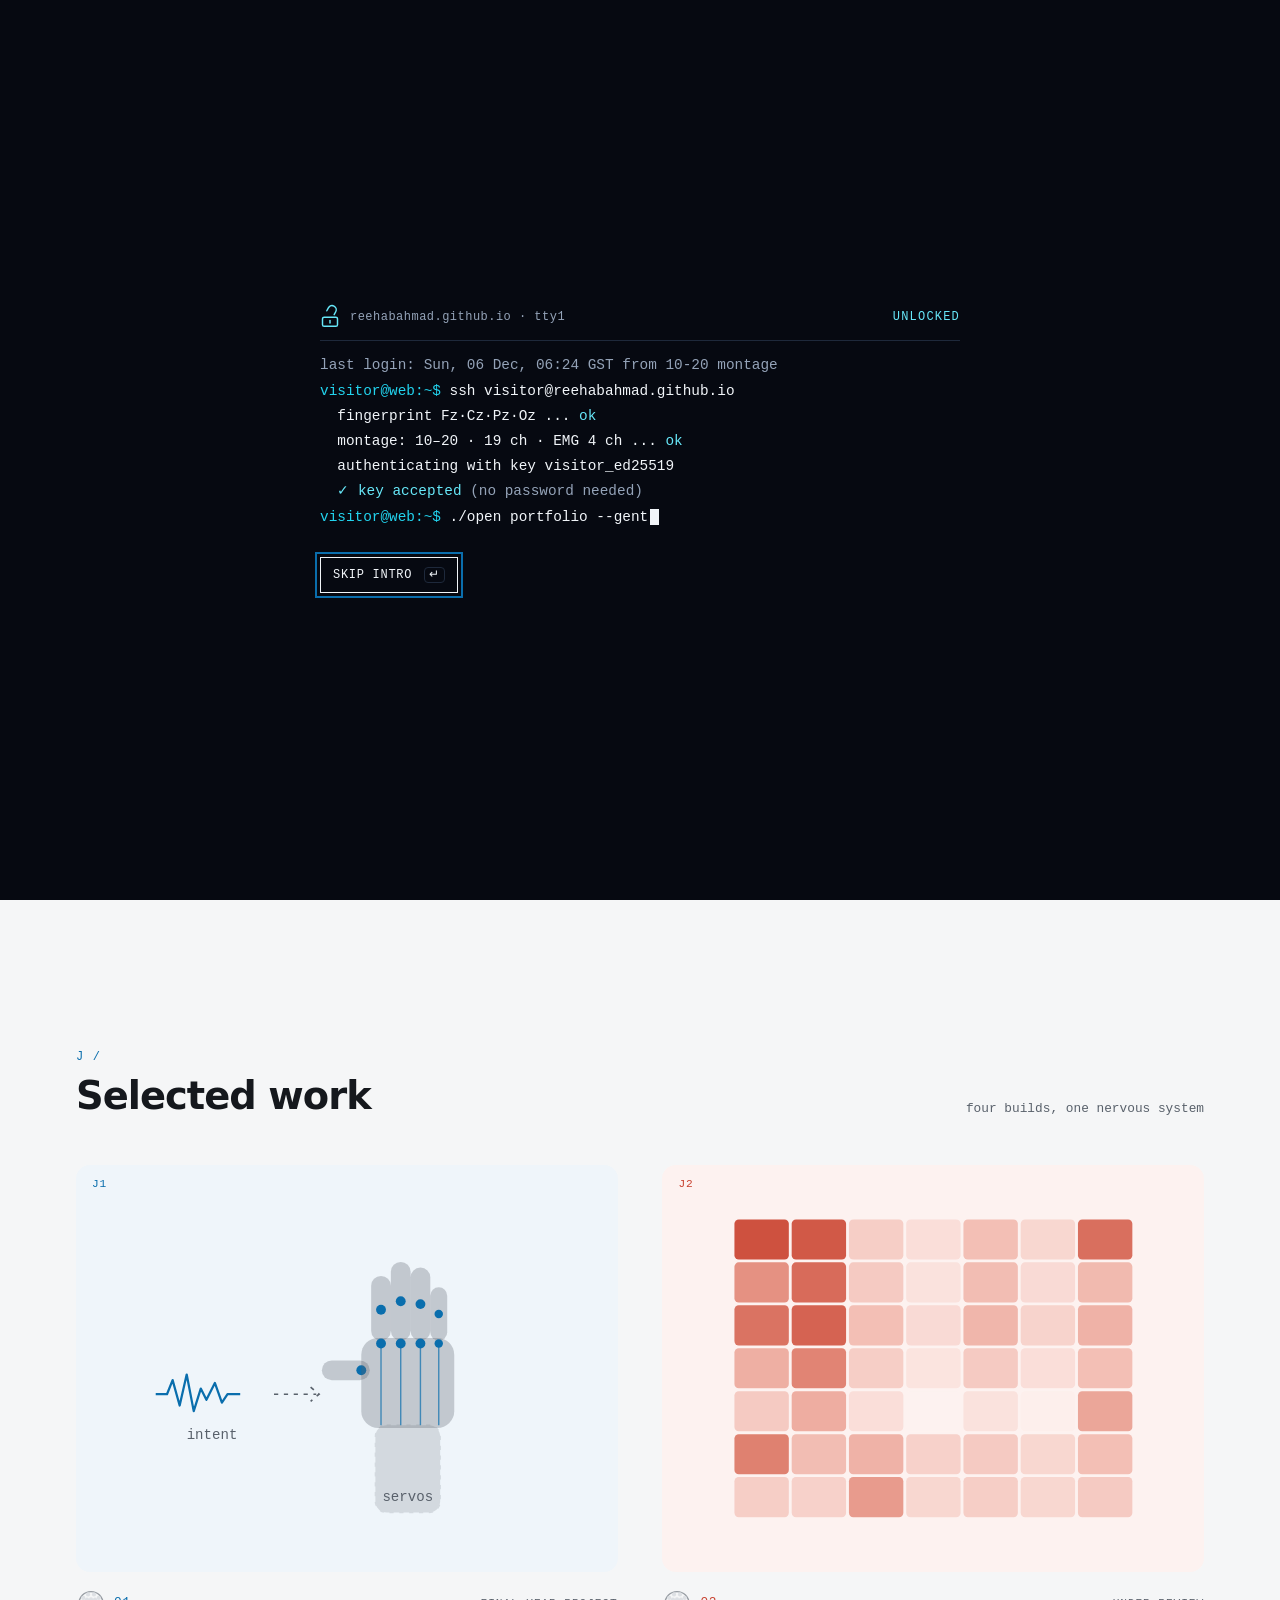
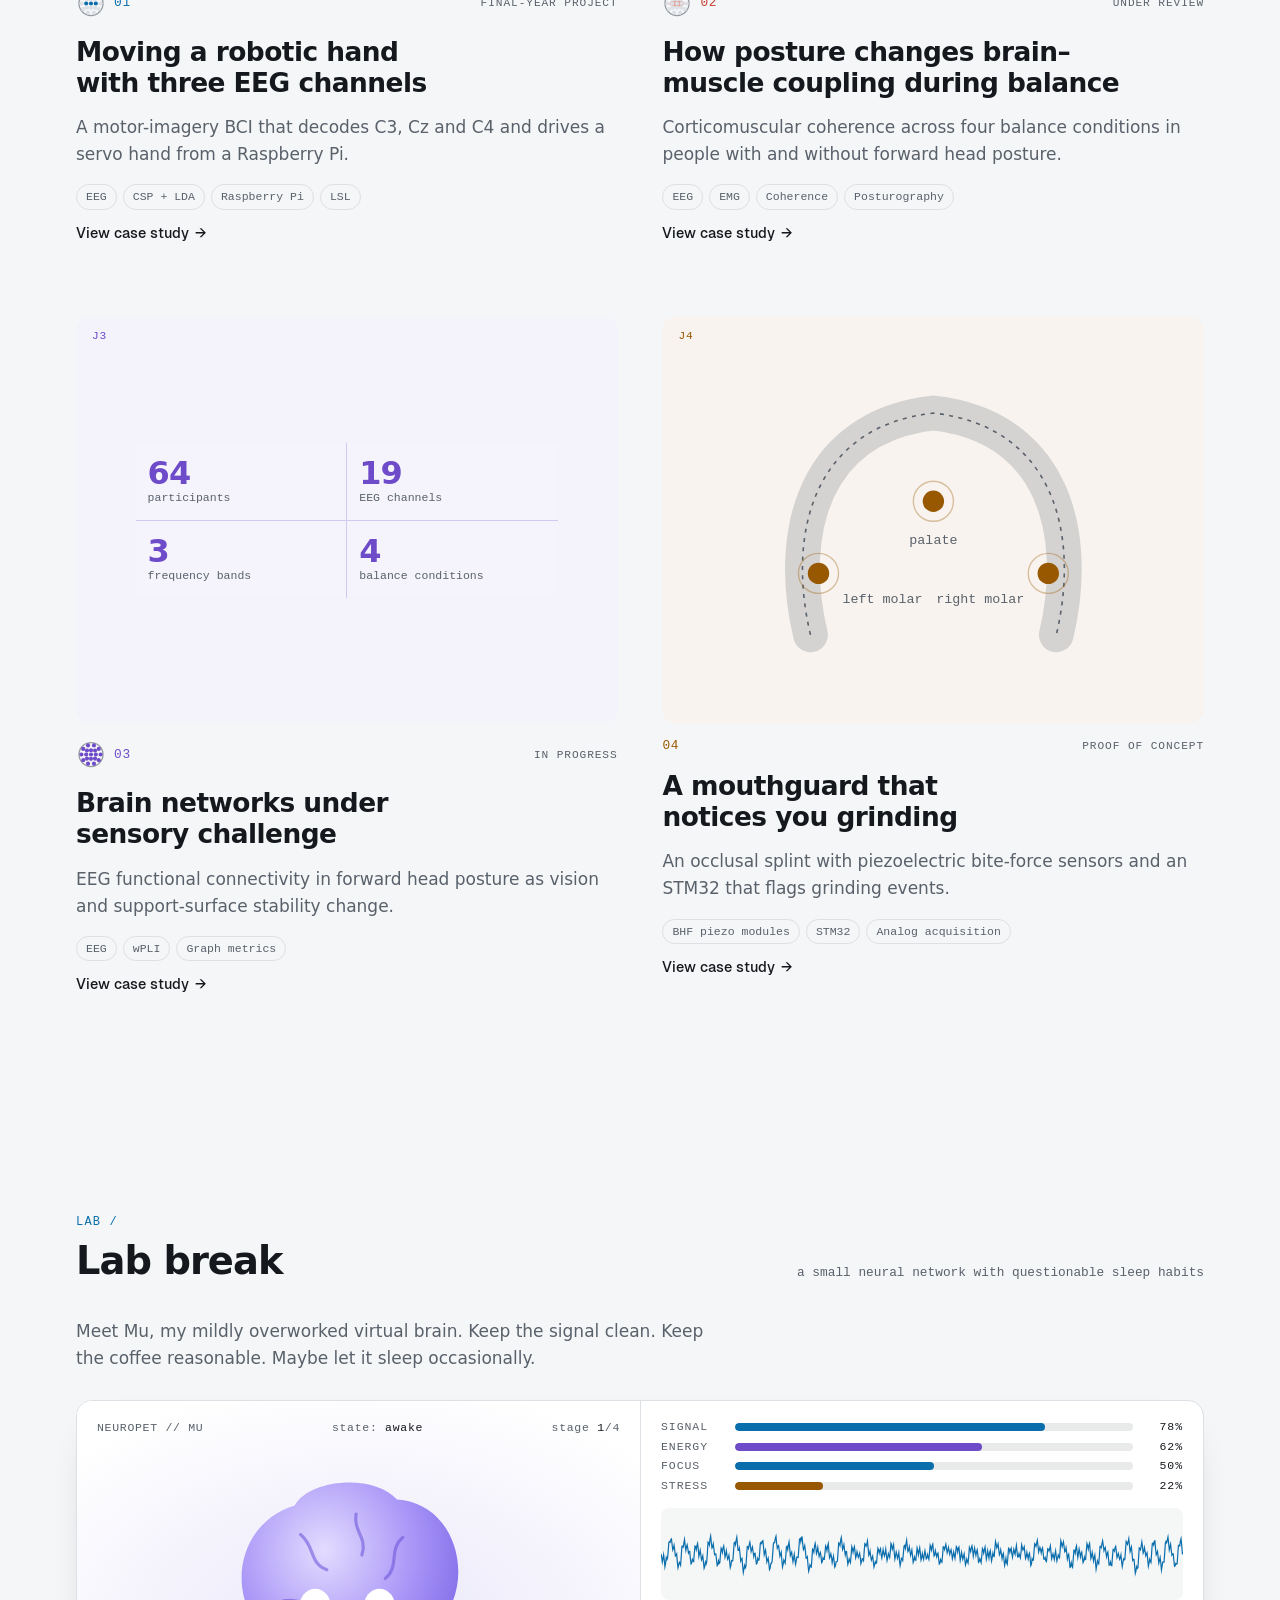
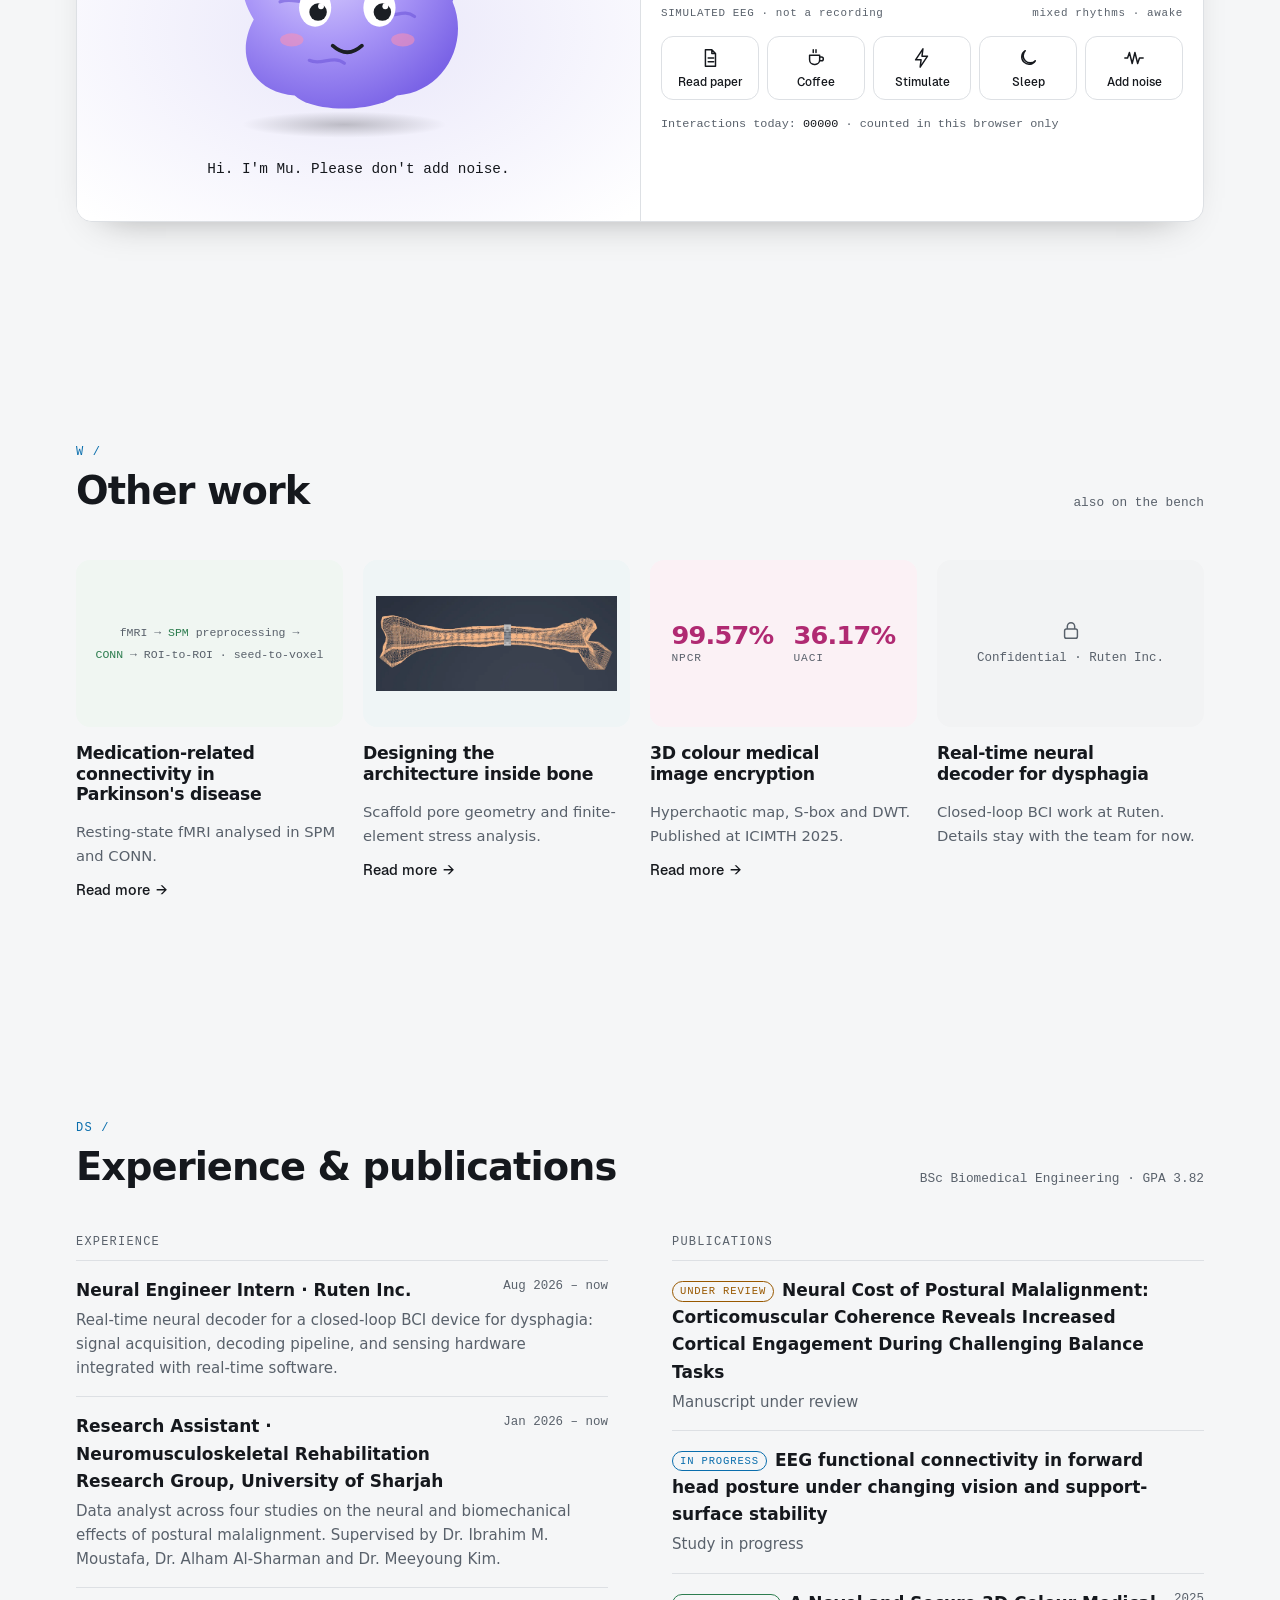
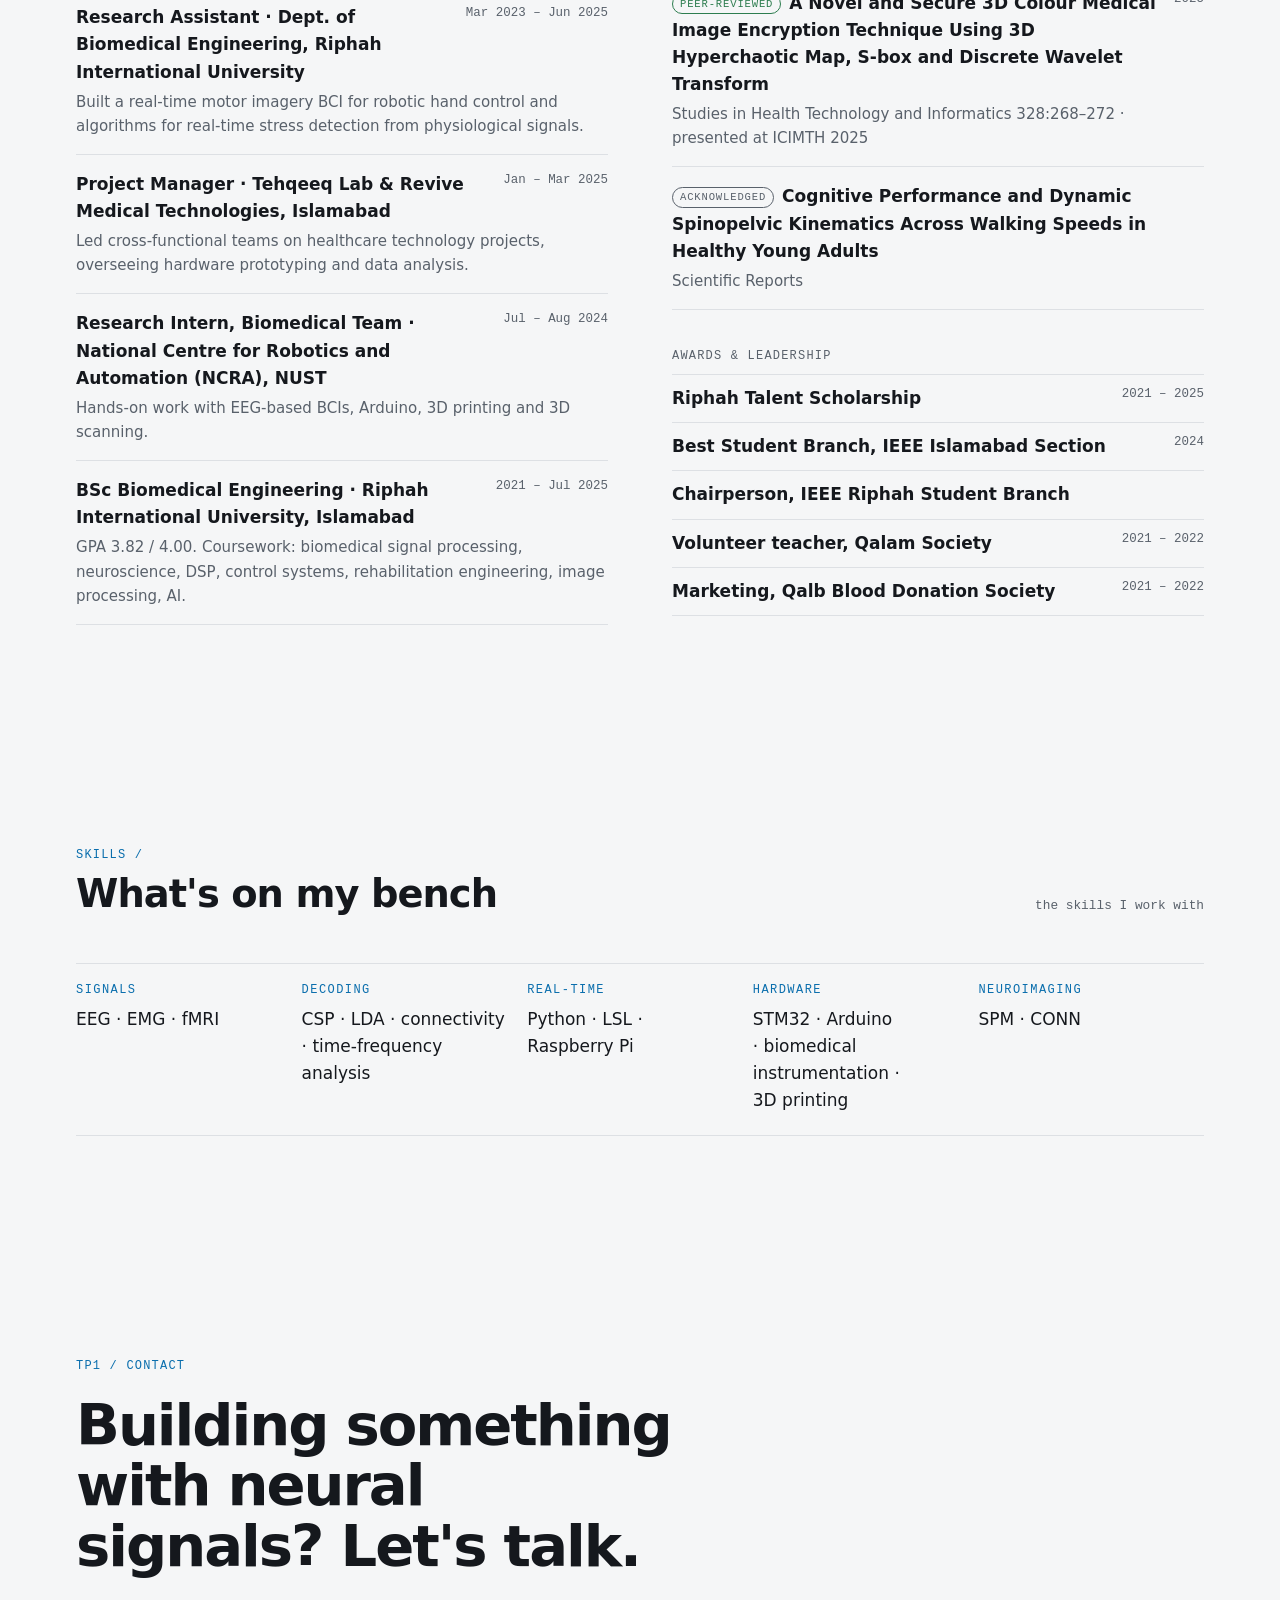
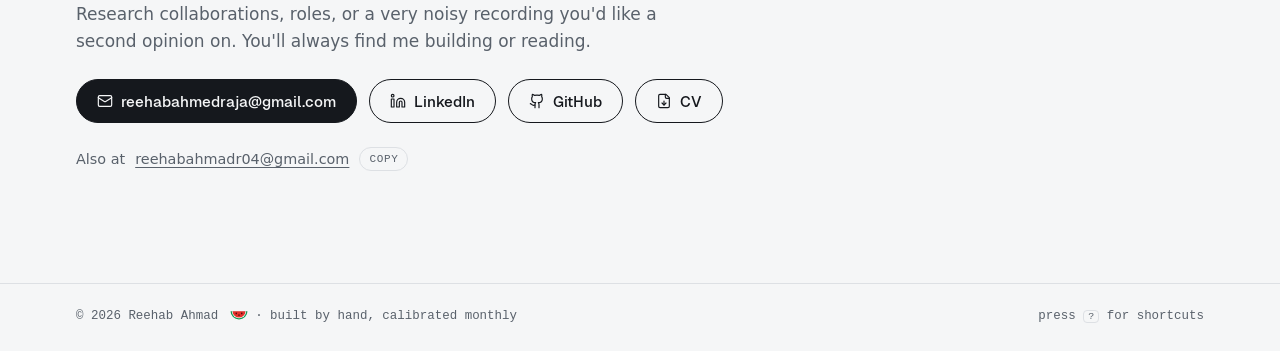
==== commit 5c57bf77: "Publish site" ====
--- a/index.html
+++ b/index.html
@@ -1,3 +1,3 @@
-<!DOCTYPE html><html lang="en"><head><meta charset="utf-8"><script>try{var t=localStorage.getItem("theme");if(t==="light"||t==="dark")document.documentElement.dataset.theme=t}catch(e){}</script><script>try{if(!sessionStorage.getItem("unlocked")&&!matchMedia("(prefers-reduced-motion: reduce)").matches)document.documentElement.classList.add("locked")}catch(e){}</script><meta name="viewport" content="width=device-width, initial-scale=1, viewport-fit=cover"><title>Reehab Ahmad · Neural Engineer</title><meta name="description" content="Reehab Ahmad is a neural engineer working on EEG, brain-computer interfaces and real-time signal processing. Case studies, papers and contact."><link rel="canonical" href="https://reehabahmad.github.io/"><link rel="icon" href="/favicon.svg" type="image/svg+xml"><link rel="sitemap" href="/sitemap-index.xml"><meta name="theme-color" content="#090d16" media="(prefers-color-scheme: dark)"><meta name="theme-color" content="#f5f6f7" media="(prefers-color-scheme: light)"><meta property="og:type" content="website"><meta property="og:title" content="Reehab Ahmad · Neural Engineer"><meta property="og:description" content="Reehab Ahmad is a neural engineer working on EEG, brain-computer interfaces and real-time signal processing. Case studies, papers and contact."><meta property="og:url" content="https://reehabahmad.github.io/"><meta property="og:image" content="https://reehabahmad.github.io/og.png"><meta property="og:image:width" content="1200"><meta property="og:image:height" content="630"><meta name="twitter:card" content="summary_large_image"><script type="application/ld+json">{"@context":"https://schema.org","@type":"Person","name":"Reehab Ahmad","jobTitle":"Neural Engineer","url":"https://reehabahmad.github.io/","email":"mailto:reehabahmedraja@gmail.com","sameAs":["https://github.com/reehabahmad","https://www.linkedin.com/in/reehab-ahmad"],"knowsAbout":["EEG","Brain-computer interfaces","Biomedical signal processing","Functional connectivity"],"alumniOf":{"@type":"CollegeOrUniversity","name":"Riphah International University"},"address":{"@type":"PostalAddress","addressCountry":"AE"}}</script><link rel="stylesheet" href="/_astro/Base.Bed4ChoU.css"></head><body><div class="lock" id="lock"><div class="lock-half lock-top" aria-hidden="true"></div><div class="lock-half lock-bottom" aria-hidden="true"></div><div class="lock-inner"><div class="lock-head" aria-hidden="true"><svg class="padlock" viewBox="0 0 24 24" fill="none" stroke="currentColor" stroke-width="1.75" stroke-linecap="round" stroke-linejoin="round"><path class="shackle" d="M7 11V7a5 5 0 0 1 10 0v4"></path><rect x="3" y="11" width="18" height="11" rx="2"></rect><path d="M12 15v3"></path></svg><span>reehabahmad.github.io · tty1</span><span class="lock-state" id="lock-state">locked</span></div><pre class="lock-term" id="lock-term" aria-hidden="true"></pre><button class="lock-skip" id="lock-skip" type="button">Skip intro <kbd>↵</kbd></button></div></div><script type="module">function e(){let e=document.documentElement,t=document.getElementById(`lock`);if(!t||!e.classList.contains(`locked`)){t?.remove();return}let n=document.getElementById(`lock-term`),r=document.getElementById(`lock-state`),i=document.getElementById(`lock-skip`),a=[{out:`<span class="dim">last login: ${new Date().toLocaleString(`en-GB`,{timeZone:`Asia/Dubai`,weekday:`short`,day:`2-digit`,month:`short`,hour:`2-digit`,minute:`2-digit`})} GST from 10-20 montage</span>`,wait:150},{cmd:`ssh visitor@reehabahmad.github.io`},{out:`  fingerprint Fz·Cz·Pz·Oz ... <span class="ok">ok</span>`,wait:120},{out:`  montage: 10–20 · 19 ch · EMG 4 ch ... <span class="ok">ok</span>`,wait:120},{out:`  authenticating with key <b>visitor_ed25519</b>`,wait:150},{key:!0},{out:`  <span class="ok">✓ key accepted</span> <span class="dim">(no password needed)</span>`,wait:200},{cmd:`./open portfolio --gently`},{bar:!0},{out:`  <span class="ok">access granted.</span> welcome in.`,wait:300}],o=!1,s=[],c=e=>new Promise(t=>s.push(window.setTimeout(t,e))),l=(e=``)=>{let t=document.createElement(`div`);return t.innerHTML=e,n.append(t),t},u=()=>{if(!o){o=!0,s.forEach(clearTimeout);try{sessionStorage.setItem(`unlocked`,`1`)}catch{}t.classList.add(`unlocked`,`open`),r.textContent=`unlocked`,window.setTimeout(()=>{e.classList.remove(`locked`),t.remove()},650),removeEventListener(`keydown`,d)}},d=e=>{[`Enter`,`Escape`,` `].includes(e.key)&&(e.preventDefault(),u())};addEventListener(`keydown`,d),i.addEventListener(`click`,u),t.addEventListener(`click`,e=>{e.target!==i&&u()}),i.focus({preventScroll:!0}),(async()=>{for(let e of a){if(o)return;if(`cmd`in e){let t=l(`<span class="prompt">visitor@web:~$</span> `),n=document.createElement(`span`);t.append(n);let r=document.createElement(`i`);r.className=`caret`,t.append(r);for(let t of e.cmd)if(n.textContent+=t,await c(12+Math.random()*18),o)return;await c(110),r.remove()}else if(`out`in e)l(e.out),await c(e.wait??150);else if(`key`in e)t.classList.add(`unlocked`),r.textContent=`unlocked`,await c(150);else{let e=l();for(let t=0;t<=20;t++)if(e.textContent=`  [${`█`.repeat(t)}${`·`.repeat(20-t)}] ${Math.round(t/20*100)}%`,await c(16),o)return;await c(80)}}u()})()}e();</script><a class="skip" href="#main">Skip to content</a><header class="top"><div class="wrap"><div class="brand"><button class="led" id="led" type="button" aria-pressed="false" aria-label="Power LED: toggle debug view (D)" title="Debug view (D)"><i></i></button><a href="/">Reehab Ahmad</a></div><nav aria-label="Primary"><a href="#work">Work</a><a href="#lab">Lab</a><a href="#about">About</a><a href="#contact">Contact</a><button class="theme" id="theme" type="button" aria-label="Switch to light mode" title="Light / dark"><svg class="sun" viewBox="0 0 24 24" aria-hidden="true"><circle cx="12" cy="12" r="4"></circle><path d="M12 2v2M12 20v2M4.9 4.9l1.4 1.4M17.7 17.7l1.4 1.4M2 12h2M20 12h2M4.9 19.1l1.4-1.4M17.7 6.3l1.4-1.4"></path></svg><svg class="moon" viewBox="0 0 24 24" aria-hidden="true"><path d="M20 15A8 8 0 1 1 9 4a6.5 6.5 0 0 0 11 11z"></path></svg></button></nav></div></header><main id="main"><section class="hero" aria-labelledby="hero-title" data-ref="U1"><div class="wrap hero-grid"><div class="hero-copy"><p class="who"><strong>Reehab Ahmad</strong><span>Neural Engineer</span></p><h1 id="hero-title">I work where the nervous system meets the circuit board.</h1><p class="sub">I build neural decoding systems, BCIs and sensing hardware, from EEG acquisition to real-time physical control.</p><div class="cta"><a class="btn btn--primary" href="#work">View my work</a><a class="btn" href="/cv.pdf" download>Download CV</a></div></div><figure class="montage" data-ref="U1-A"><svg id="montage" viewBox="0 0 320 364" data-active="j1" role="group" aria-label="10–20 EEG montage showing where each project recorded"><g aria-hidden="true"><line class="mt-edge" x1="128.4" y1="62.6" x2="191.6" y2="62.6"></line><line class="mt-edge" x1="128.4" y1="62.6" x2="77.2" y2="99.8"></line><line class="mt-edge" x1="128.4" y1="62.6" x2="242.8" y2="99.8"></line><line class="mt-edge" x1="128.4" y1="62.6" x2="57.6" y2="160"></line><line class="mt-edge" x1="128.4" y1="62.6" x2="262.4" y2="160"></line><line class="mt-edge" x1="128.4" y1="62.6" x2="77.2" y2="220.2"></line><line class="mt-edge" x1="128.4" y1="62.6" x2="242.8" y2="220.2"></line><line class="mt-edge" x1="128.4" y1="62.6" x2="128.4" y2="257.4"></line><line class="mt-edge" x1="128.4" y1="62.6" x2="191.6" y2="257.4"></line><line class="mt-edge" x1="128.4" y1="62.6" x2="116.99199999999999" y2="116.99199999999999"></line><line class="mt-edge" x1="128.4" y1="62.6" x2="160" y2="113.91999999999999"></line><line class="mt-edge" x1="128.4" y1="62.6" x2="203.008" y2="116.99199999999999"></line><line class="mt-edge" x1="128.4" y1="62.6" x2="108.8" y2="160"></line><line class="mt-edge" x1="128.4" y1="62.6" x2="160" y2="160"></line><line class="mt-edge" x1="128.4" y1="62.6" x2="211.2" y2="160"></line><line class="mt-edge" x1="128.4" y1="62.6" x2="116.99199999999999" y2="203.008"></line><line class="mt-edge" x1="128.4" y1="62.6" x2="160" y2="206.08"></line><line class="mt-edge" x1="128.4" y1="62.6" x2="203.008" y2="203.008"></line><line class="mt-edge" x1="191.6" y1="62.6" x2="77.2" y2="99.8"></line><line class="mt-edge" x1="191.6" y1="62.6" x2="242.8" y2="99.8"></line><line class="mt-edge" x1="191.6" y1="62.6" x2="57.6" y2="160"></line><line class="mt-edge" x1="191.6" y1="62.6" x2="262.4" y2="160"></line><line class="mt-edge" x1="191.6" y1="62.6" x2="77.2" y2="220.2"></line><line class="mt-edge" x1="191.6" y1="62.6" x2="242.8" y2="220.2"></line><line class="mt-edge" x1="191.6" y1="62.6" x2="128.4" y2="257.4"></line><line class="mt-edge" x1="191.6" y1="62.6" x2="191.6" y2="257.4"></line><line class="mt-edge" x1="191.6" y1="62.6" x2="116.99199999999999" y2="116.99199999999999"></line><line class="mt-edge" x1="191.6" y1="62.6" x2="160" y2="113.91999999999999"></line><line class="mt-edge" x1="191.6" y1="62.6" x2="203.008" y2="116.99199999999999"></line><line class="mt-edge" x1="191.6" y1="62.6" x2="108.8" y2="160"></line><line class="mt-edge" x1="191.6" y1="62.6" x2="160" y2="160"></line><line class="mt-edge" x1="191.6" y1="62.6" x2="211.2" y2="160"></line><line class="mt-edge" x1="191.6" y1="62.6" x2="116.99199999999999" y2="203.008"></line><line class="mt-edge" x1="191.6" y1="62.6" x2="160" y2="206.08"></line><line class="mt-edge" x1="191.6" y1="62.6" x2="203.008" y2="203.008"></line><line class="mt-edge" x1="77.2" y1="99.8" x2="242.8" y2="99.8"></line><line class="mt-edge" x1="77.2" y1="99.8" x2="57.6" y2="160"></line><line class="mt-edge" x1="77.2" y1="99.8" x2="262.4" y2="160"></line><line class="mt-edge" x1="77.2" y1="99.8" x2="77.2" y2="220.2"></line><line class="mt-edge" x1="77.2" y1="99.8" x2="242.8" y2="220.2"></line><line class="mt-edge" x1="77.2" y1="99.8" x2="128.4" y2="257.4"></line><line class="mt-edge" x1="77.2" y1="99.8" x2="191.6" y2="257.4"></line><line class="mt-edge" x1="77.2" y1="99.8" x2="116.99199999999999" y2="116.99199999999999"></line><line class="mt-edge" x1="77.2" y1="99.8" x2="160" y2="113.91999999999999"></line><line class="mt-edge" x1="77.2" y1="99.8" x2="203.008" y2="116.99199999999999"></line><line class="mt-edge" x1="77.2" y1="99.8" x2="108.8" y2="160"></line><line class="mt-edge" x1="77.2" y1="99.8" x2="160" y2="160"></line><line class="mt-edge" x1="77.2" y1="99.8" x2="211.2" y2="160"></line><line class="mt-edge" x1="77.2" y1="99.8" x2="116.99199999999999" y2="203.008"></line><line class="mt-edge" x1="77.2" y1="99.8" x2="160" y2="206.08"></line><line class="mt-edge" x1="77.2" y1="99.8" x2="203.008" y2="203.008"></line><line class="mt-edge" x1="242.8" y1="99.8" x2="57.6" y2="160"></line><line class="mt-edge" x1="242.8" y1="99.8" x2="262.4" y2="160"></line><line class="mt-edge" x1="242.8" y1="99.8" x2="77.2" y2="220.2"></line><line class="mt-edge" x1="242.8" y1="99.8" x2="242.8" y2="220.2"></line><line class="mt-edge" x1="242.8" y1="99.8" x2="128.4" y2="257.4"></line><line class="mt-edge" x1="242.8" y1="99.8" x2="191.6" y2="257.4"></line><line class="mt-edge" x1="242.8" y1="99.8" x2="116.99199999999999" y2="116.99199999999999"></line><line class="mt-edge" x1="242.8" y1="99.8" x2="160" y2="113.91999999999999"></line><line class="mt-edge" x1="242.8" y1="99.8" x2="203.008" y2="116.99199999999999"></line><line class="mt-edge" x1="242.8" y1="99.8" x2="108.8" y2="160"></line><line class="mt-edge" x1="242.8" y1="99.8" x2="160" y2="160"></line><line class="mt-edge" x1="242.8" y1="99.8" x2="211.2" y2="160"></line><line class="mt-edge" x1="242.8" y1="99.8" x2="116.99199999999999" y2="203.008"></line><line class="mt-edge" x1="242.8" y1="99.8" x2="160" y2="206.08"></line><line class="mt-edge" x1="242.8" y1="99.8" x2="203.008" y2="203.008"></line><line class="mt-edge" x1="57.6" y1="160" x2="262.4" y2="160"></line><line class="mt-edge" x1="57.6" y1="160" x2="77.2" y2="220.2"></line><line class="mt-edge" x1="57.6" y1="160" x2="242.8" y2="220.2"></line><line class="mt-edge" x1="57.6" y1="160" x2="128.4" y2="257.4"></line><line class="mt-edge" x1="57.6" y1="160" x2="191.6" y2="257.4"></line><line class="mt-edge" x1="57.6" y1="160" x2="116.99199999999999" y2="116.99199999999999"></line><line class="mt-edge" x1="57.6" y1="160" x2="160" y2="113.91999999999999"></line><line class="mt-edge" x1="57.6" y1="160" x2="203.008" y2="116.99199999999999"></line><line class="mt-edge" x1="57.6" y1="160" x2="108.8" y2="160"></line><line class="mt-edge" x1="57.6" y1="160" x2="160" y2="160"></line><line class="mt-edge" x1="57.6" y1="160" x2="211.2" y2="160"></line><line class="mt-edge" x1="57.6" y1="160" x2="116.99199999999999" y2="203.008"></line><line class="mt-edge" x1="57.6" y1="160" x2="160" y2="206.08"></line><line class="mt-edge" x1="57.6" y1="160" x2="203.008" y2="203.008"></line><line class="mt-edge" x1="262.4" y1="160" x2="77.2" y2="220.2"></line><line class="mt-edge" x1="262.4" y1="160" x2="242.8" y2="220.2"></line><line class="mt-edge" x1="262.4" y1="160" x2="128.4" y2="257.4"></line><line class="mt-edge" x1="262.4" y1="160" x2="191.6" y2="257.4"></line><line class="mt-edge" x1="262.4" y1="160" x2="116.99199999999999" y2="116.99199999999999"></line><line class="mt-edge" x1="262.4" y1="160" x2="160" y2="113.91999999999999"></line><line class="mt-edge" x1="262.4" y1="160" x2="203.008" y2="116.99199999999999"></line><line class="mt-edge" x1="262.4" y1="160" x2="108.8" y2="160"></line><line class="mt-edge" x1="262.4" y1="160" x2="160" y2="160"></line><line class="mt-edge" x1="262.4" y1="160" x2="211.2" y2="160"></line><line class="mt-edge" x1="262.4" y1="160" x2="116.99199999999999" y2="203.008"></line><line class="mt-edge" x1="262.4" y1="160" x2="160" y2="206.08"></line><line class="mt-edge" x1="262.4" y1="160" x2="203.008" y2="203.008"></line><line class="mt-edge" x1="77.2" y1="220.2" x2="242.8" y2="220.2"></line><line class="mt-edge" x1="77.2" y1="220.2" x2="128.4" y2="257.4"></line><line class="mt-edge" x1="77.2" y1="220.2" x2="191.6" y2="257.4"></line><line class="mt-edge" x1="77.2" y1="220.2" x2="116.99199999999999" y2="116.99199999999999"></line><line class="mt-edge" x1="77.2" y1="220.2" x2="160" y2="113.91999999999999"></line><line class="mt-edge" x1="77.2" y1="220.2" x2="203.008" y2="116.99199999999999"></line><line class="mt-edge" x1="77.2" y1="220.2" x2="108.8" y2="160"></line><line class="mt-edge" x1="77.2" y1="220.2" x2="160" y2="160"></line><line class="mt-edge" x1="77.2" y1="220.2" x2="211.2" y2="160"></line><line class="mt-edge" x1="77.2" y1="220.2" x2="116.99199999999999" y2="203.008"></line><line class="mt-edge" x1="77.2" y1="220.2" x2="160" y2="206.08"></line><line class="mt-edge" x1="77.2" y1="220.2" x2="203.008" y2="203.008"></line><line class="mt-edge" x1="242.8" y1="220.2" x2="128.4" y2="257.4"></line><line class="mt-edge" x1="242.8" y1="220.2" x2="191.6" y2="257.4"></line><line class="mt-edge" x1="242.8" y1="220.2" x2="116.99199999999999" y2="116.99199999999999"></line><line class="mt-edge" x1="242.8" y1="220.2" x2="160" y2="113.91999999999999"></line><line class="mt-edge" x1="242.8" y1="220.2" x2="203.008" y2="116.99199999999999"></line><line class="mt-edge" x1="242.8" y1="220.2" x2="108.8" y2="160"></line><line class="mt-edge" x1="242.8" y1="220.2" x2="160" y2="160"></line><line class="mt-edge" x1="242.8" y1="220.2" x2="211.2" y2="160"></line><line class="mt-edge" x1="242.8" y1="220.2" x2="116.99199999999999" y2="203.008"></line><line class="mt-edge" x1="242.8" y1="220.2" x2="160" y2="206.08"></line><line class="mt-edge" x1="242.8" y1="220.2" x2="203.008" y2="203.008"></line><line class="mt-edge" x1="128.4" y1="257.4" x2="191.6" y2="257.4"></line><line class="mt-edge" x1="128.4" y1="257.4" x2="116.99199999999999" y2="116.99199999999999"></line><line class="mt-edge" x1="128.4" y1="257.4" x2="160" y2="113.91999999999999"></line><line class="mt-edge" x1="128.4" y1="257.4" x2="203.008" y2="116.99199999999999"></line><line class="mt-edge" x1="128.4" y1="257.4" x2="108.8" y2="160"></line><line class="mt-edge" x1="128.4" y1="257.4" x2="160" y2="160"></line><line class="mt-edge" x1="128.4" y1="257.4" x2="211.2" y2="160"></line><line class="mt-edge" x1="128.4" y1="257.4" x2="116.99199999999999" y2="203.008"></line><line class="mt-edge" x1="128.4" y1="257.4" x2="160" y2="206.08"></line><line class="mt-edge" x1="128.4" y1="257.4" x2="203.008" y2="203.008"></line><line class="mt-edge" x1="191.6" y1="257.4" x2="116.99199999999999" y2="116.99199999999999"></line><line class="mt-edge" x1="191.6" y1="257.4" x2="160" y2="113.91999999999999"></line><line class="mt-edge" x1="191.6" y1="257.4" x2="203.008" y2="116.99199999999999"></line><line class="mt-edge" x1="191.6" y1="257.4" x2="108.8" y2="160"></line><line class="mt-edge" x1="191.6" y1="257.4" x2="160" y2="160"></line><line class="mt-edge" x1="191.6" y1="257.4" x2="211.2" y2="160"></line><line class="mt-edge" x1="191.6" y1="257.4" x2="116.99199999999999" y2="203.008"></line><line class="mt-edge" x1="191.6" y1="257.4" x2="160" y2="206.08"></line><line class="mt-edge" x1="191.6" y1="257.4" x2="203.008" y2="203.008"></line><line class="mt-edge" x1="116.99199999999999" y1="116.99199999999999" x2="160" y2="113.91999999999999"></line><line class="mt-edge" x1="116.99199999999999" y1="116.99199999999999" x2="203.008" y2="116.99199999999999"></line><line class="mt-edge" x1="116.99199999999999" y1="116.99199999999999" x2="108.8" y2="160"></line><line class="mt-edge" x1="116.99199999999999" y1="116.99199999999999" x2="160" y2="160"></line><line class="mt-edge" x1="116.99199999999999" y1="116.99199999999999" x2="211.2" y2="160"></line><line class="mt-edge" x1="116.99199999999999" y1="116.99199999999999" x2="116.99199999999999" y2="203.008"></line><line class="mt-edge" x1="116.99199999999999" y1="116.99199999999999" x2="160" y2="206.08"></line><line class="mt-edge" x1="116.99199999999999" y1="116.99199999999999" x2="203.008" y2="203.008"></line><line class="mt-edge" x1="160" y1="113.91999999999999" x2="203.008" y2="116.99199999999999"></line><line class="mt-edge" x1="160" y1="113.91999999999999" x2="108.8" y2="160"></line><line class="mt-edge" x1="160" y1="113.91999999999999" x2="160" y2="160"></line><line class="mt-edge" x1="160" y1="113.91999999999999" x2="211.2" y2="160"></line><line class="mt-edge" x1="160" y1="113.91999999999999" x2="116.99199999999999" y2="203.008"></line><line class="mt-edge" x1="160" y1="113.91999999999999" x2="160" y2="206.08"></line><line class="mt-edge" x1="160" y1="113.91999999999999" x2="203.008" y2="203.008"></line><line class="mt-edge" x1="203.008" y1="116.99199999999999" x2="108.8" y2="160"></line><line class="mt-edge" x1="203.008" y1="116.99199999999999" x2="160" y2="160"></line><line class="mt-edge" x1="203.008" y1="116.99199999999999" x2="211.2" y2="160"></line><line class="mt-edge" x1="203.008" y1="116.99199999999999" x2="116.99199999999999" y2="203.008"></line><line class="mt-edge" x1="203.008" y1="116.99199999999999" x2="160" y2="206.08"></line><line class="mt-edge" x1="203.008" y1="116.99199999999999" x2="203.008" y2="203.008"></line><line class="mt-edge" x1="108.8" y1="160" x2="160" y2="160"></line><line class="mt-edge" x1="108.8" y1="160" x2="211.2" y2="160"></line><line class="mt-edge" x1="108.8" y1="160" x2="116.99199999999999" y2="203.008"></line><line class="mt-edge" x1="108.8" y1="160" x2="160" y2="206.08"></line><line class="mt-edge" x1="108.8" y1="160" x2="203.008" y2="203.008"></line><line class="mt-edge" x1="160" y1="160" x2="211.2" y2="160"></line><line class="mt-edge" x1="160" y1="160" x2="116.99199999999999" y2="203.008"></line><line class="mt-edge" x1="160" y1="160" x2="160" y2="206.08"></line><line class="mt-edge" x1="160" y1="160" x2="203.008" y2="203.008"></line><line class="mt-edge" x1="211.2" y1="160" x2="116.99199999999999" y2="203.008"></line><line class="mt-edge" x1="211.2" y1="160" x2="160" y2="206.08"></line><line class="mt-edge" x1="211.2" y1="160" x2="203.008" y2="203.008"></line><line class="mt-edge" x1="116.99199999999999" y1="203.008" x2="160" y2="206.08"></line><line class="mt-edge" x1="116.99199999999999" y1="203.008" x2="203.008" y2="203.008"></line><line class="mt-edge" x1="160" y1="206.08" x2="203.008" y2="203.008"></line><ellipse class="mt-region" cx="160" cy="160" rx="79.87200000000001" ry="20"></ellipse><circle class="mt-head" cx="160" cy="160" r="128"></circle><path class="mt-head" d="M148 33 L160 18 L172 33"></path><path class="mt-head" d="M32 144 q-12 16 0 32 M288 144 q12 16 0 32"></path><path class="mt-link" d="M160 160 C 190 230, 276 260, 276 302"></path><g class="mt-emg"><path class="mt-leg" d="M260 306 V344"></path><circle class="ta" cx="255" cy="318" r="3.6"></circle><circle class="ga" cx="265" cy="322" r="3.6"></circle><text x="260" y="357" text-anchor="middle">L</text><path class="mt-leg" d="M292 306 V344"></path><circle class="ta" cx="287" cy="318" r="3.6"></circle><circle class="ga" cx="297" cy="322" r="3.6"></circle><text x="292" y="357" text-anchor="middle">R</text><text x="246" y="317" text-anchor="end">TA ●</text><text x="246" y="329" text-anchor="end">GA ○</text></g></g><g class="mt-el" tabindex="0" role="button" data-el="Fp1" aria-label="Electrode Fp1, prefrontal, left. Recorded in J3."><circle cx="128.4" cy="62.6" r="11"></circle><text x="128.4" y="62.6">Fp1</text></g><g class="mt-el" tabindex="0" role="button" data-el="Fp2" aria-label="Electrode Fp2, prefrontal, right. Recorded in J3."><circle cx="191.6" cy="62.6" r="11"></circle><text x="191.6" y="62.6">Fp2</text></g><g class="mt-el" tabindex="0" role="button" data-el="F7" aria-label="Electrode F7, frontal, left. Recorded in J3."><circle cx="77.2" cy="99.8" r="11"></circle><text x="77.2" y="99.8">F7</text></g><g class="mt-el" tabindex="0" role="button" data-el="F8" aria-label="Electrode F8, frontal, right. Recorded in J3."><circle cx="242.8" cy="99.8" r="11"></circle><text x="242.8" y="99.8">F8</text></g><g class="mt-el" tabindex="0" role="button" data-el="T3" aria-label="Electrode T3, temporal, left. Recorded in J3."><circle cx="57.6" cy="160" r="11"></circle><text x="57.6" y="160">T3</text></g><g class="mt-el" tabindex="0" role="button" data-el="T4" aria-label="Electrode T4, temporal, right. Recorded in J3."><circle cx="262.4" cy="160" r="11"></circle><text x="262.4" y="160">T4</text></g><g class="mt-el" tabindex="0" role="button" data-el="T5" aria-label="Electrode T5, temporal, left. Recorded in J3."><circle cx="77.2" cy="220.2" r="11"></circle><text x="77.2" y="220.2">T5</text></g><g class="mt-el" tabindex="0" role="button" data-el="T6" aria-label="Electrode T6, temporal, right. Recorded in J3."><circle cx="242.8" cy="220.2" r="11"></circle><text x="242.8" y="220.2">T6</text></g><g class="mt-el" tabindex="0" role="button" data-el="O1" aria-label="Electrode O1, occipital, left. Recorded in J3."><circle cx="128.4" cy="257.4" r="11"></circle><text x="128.4" y="257.4">O1</text></g><g class="mt-el" tabindex="0" role="button" data-el="O2" aria-label="Electrode O2, occipital, right. Recorded in J3."><circle cx="191.6" cy="257.4" r="11"></circle><text x="191.6" y="257.4">O2</text></g><g class="mt-el" tabindex="0" role="button" data-el="F3" aria-label="Electrode F3, frontal, left. Recorded in J3."><circle cx="116.99199999999999" cy="116.99199999999999" r="11"></circle><text x="116.99199999999999" y="116.99199999999999">F3</text></g><g class="mt-el" tabindex="0" role="button" data-el="Fz" aria-label="Electrode Fz, frontal, midline. Recorded in J3."><circle cx="160" cy="113.91999999999999" r="11"></circle><text x="160" y="113.91999999999999">Fz</text></g><g class="mt-el" tabindex="0" role="button" data-el="F4" aria-label="Electrode F4, frontal, right. Recorded in J3."><circle cx="203.008" cy="116.99199999999999" r="11"></circle><text x="203.008" y="116.99199999999999">F4</text></g><g class="mt-el j1" tabindex="0" role="button" data-el="C3" aria-label="Electrode C3, sensorimotor, left. Recorded in J1 and J3."><circle cx="108.8" cy="160" r="11"></circle><text x="108.8" y="160">C3</text></g><g class="mt-el j1" tabindex="0" role="button" data-el="Cz" aria-label="Electrode Cz, sensorimotor, midline. Recorded in J1 and J3."><circle cx="160" cy="160" r="11"></circle><text x="160" y="160">Cz</text></g><g class="mt-el j1" tabindex="0" role="button" data-el="C4" aria-label="Electrode C4, sensorimotor, right. Recorded in J1 and J3."><circle cx="211.2" cy="160" r="11"></circle><text x="211.2" y="160">C4</text></g><g class="mt-el" tabindex="0" role="button" data-el="P3" aria-label="Electrode P3, parietal, left. Recorded in J3."><circle cx="116.99199999999999" cy="203.008" r="11"></circle><text x="116.99199999999999" y="203.008">P3</text></g><g class="mt-el" tabindex="0" role="button" data-el="Pz" aria-label="Electrode Pz, parietal, midline. Recorded in J3."><circle cx="160" cy="206.08" r="11"></circle><text x="160" y="206.08">Pz</text></g><g class="mt-el" tabindex="0" role="button" data-el="P4" aria-label="Electrode P4, parietal, right. Recorded in J3."><circle cx="203.008" cy="203.008" r="11"></circle><text x="203.008" y="203.008">P4</text></g></svg><div class="mt-chips" role="group" aria-label="Show a project on the map"><button type="button" class="mt-chip j1" data-p="j1" aria-pressed="true">J1 · Robotic hand</button><button type="button" class="mt-chip j2" data-p="j2" aria-pressed="false">J2 · Brain–muscle</button><button type="button" class="mt-chip j3" data-p="j3" aria-pressed="false">J3 · Networks</button></div><div class="mt-info" id="mt-info" aria-live="polite" style="--pc: var(--j1)"><span class="k">J1 · Robotic hand BCI</span><b>Three channels over the motor strip</b><p>C3, Cz and C4. Imagining a hand movement shows up here as a drop in the mu rhythm, and that&#39;s what the decoder reads.</p><a href="/work/motor-imagery-bci/">View case study →</a></div></figure></div></section><script type="module">var e=102.4,t=(e,t)=>[Math.round((160+t*Math.sin(e*Math.PI/180))*10)/10,Math.round((160-t*Math.cos(e*Math.PI/180))*10)/10],n={Fp1:t(-18,e),Fp2:t(18,e),F7:t(-54,e),F8:t(54,e),T3:t(-90,e),T4:t(90,e),T5:t(-126,e),T6:t(126,e),O1:t(-162,e),O2:t(162,e),F3:[160-.42*e,160-.42*e],Fz:[160,160-.45*e],F4:[203.008,160-.42*e],C3:[160-.5*e,160],Cz:[160,160],C4:[211.2,160],P3:[160-.42*e,203.008],Pz:[160,206.08],P4:[203.008,203.008]};Object.keys(n),.78*e;var r=[`C3`,`Cz`,`C4`],i={j1:{label:`J1 · Robotic hand`,kicker:`J1 · Robotic hand BCI`,title:`Three channels over the motor strip`,text:`C3, Cz and C4. Imagining a hand movement shows up here as a drop in the mu rhythm, and that's what the decoder reads.`,href:`/work/motor-imagery-bci/`},j2:{label:`J2 · Brain–muscle`,kicker:`J2 · Brain–muscle coupling`,title:`Sensorimotor cortex ↔ leg muscles`,text:`EEG over the motor cortex paired with surface EMG from tibialis anterior and gastrocnemius on both legs. Coherence measures how tightly cortex and muscle oscillate together as balance gets harder.`,href:`/work/corticomuscular-coherence/`},j3:{label:`J3 · Networks`,kicker:`J3 · Brain networks`,title:`All 19 channels, every pair`,text:`19 channels recorded on a Nexus system. wPLI is computed between every pair: 171 connections per frequency band, summarised as graph metrics.`,href:`/work/eeg-connectivity-balance/`}},a={Fp:`prefrontal`,F:`frontal`,T:`temporal`,C:`sensorimotor`,P:`parietal`,O:`occipital`},o=e=>({lobe:a[e.replace(/[\dz]+$/,``)]??`central`,side:e.endsWith(`z`)?`midline`:Number(e.replace(/\D/g,``))%2?`left`:`right`,used:[r.includes(e)&&`J1`,`J3`].filter(Boolean).join(` and `)});function s(){let e=document.getElementById(`montage`),t=document.getElementById(`mt-info`);if(!e||!t)return;let n=document.querySelectorAll(`.mt-chip`),r=[`j1`,`j2`,`j3`],a=0,s=0,c=!0,l=r=>{e.dataset.active=r,n.forEach(e=>e.setAttribute(`aria-pressed`,String(e.dataset.p===r)));let a=i[r];t.style.setProperty(`--pc`,`var(--${r})`),t.innerHTML=`<span class="k">${a.kicker}</span><b>${a.title}</b><p>${a.text}</p><a href="${a.href}">View case study →</a>`},u=e=>{let n=o(e);t.style.removeProperty(`--pc`),t.innerHTML=`<span class="k">Electrode ${e}</span><b>${n.lobe} · ${n.side}</b><p>Recorded in ${n.used}.</p>`},d=()=>{clearInterval(a),a=0};n.forEach(e=>{let t=()=>{d(),l(e.dataset.p)};e.addEventListener(`click`,t),e.addEventListener(`mouseenter`,t)}),e.querySelectorAll(`.mt-el`).forEach(e=>{let t=()=>{d(),u(e.dataset.el)};e.addEventListener(`mouseenter`,t),e.addEventListener(`focus`,t),e.addEventListener(`click`,t)}),document.querySelectorAll(`[data-map]`).forEach(e=>{e.addEventListener(`mouseenter`,()=>{d(),l(e.dataset.map)})}),matchMedia(`(prefers-reduced-motion: reduce)`).matches||(new IntersectionObserver(([e])=>c=e.isIntersecting).observe(e),a=window.setInterval(()=>{c&&(s=(s+1)%r.length,l(r[s]))},4500))}s();</script><section class="sec" id="work" aria-labelledby="work-title" data-ref="J"><div class="wrap"><div class="sec-head"><div><span class="ref">J /</span><h2 id="work-title">Selected work</h2></div><span class="aside">four builds, one nervous system</span></div><div class="work-grid"><a class="card j1" href="/work/motor-imagery-bci/" data-map="j1" data-ref="J1"><div class="media" data-ref-label="J1"><svg class="hand-ill" viewBox="0 0 300 220" width="78%" role="img" aria-label="Drawing of the robotic hand: an EEG trace flows into a servo-driven hand whose fingers curl"><path class="hi-eeg" d="M14 128 l8 0 4-10 5 18 5-22 5 26 5-16 4 8 6-12 5 14 4-6 9 0"></path><path class="hi-dash" d="M98 128 H128"></path><path class="hi-dash" d="M124 123 l6 5 -6 5"></path><text x="54" y="160" text-anchor="middle">intent</text><rect class="hi-arm" x="170" y="150" width="46" height="62" rx="8"></rect><g class="hi-thumb"><rect class="hi-part" x="132" y="104" width="34" height="14" rx="7"></rect><circle class="hi-joint" cx="160" cy="111" r="3.5"></circle></g><rect class="hi-part" x="160" y="88" width="66" height="64" rx="12"></rect><g class="hi-tendon"><path d="M174 150 V92"></path><path d="M188 150 V92"></path><path d="M202 150 V92"></path><path d="M215 150 V92"></path></g><g class="fg"><rect class="hi-part" x="167" y="44" width="14" height="46" rx="7"></rect><circle class="hi-joint" cx="174" cy="68" r="3.5"></circle></g><g class="fg"><rect class="hi-part" x="181" y="34" width="14" height="56" rx="7"></rect><circle class="hi-joint" cx="188" cy="62" r="3.5"></circle></g><g class="fg"><rect class="hi-part" x="195" y="38" width="14" height="52" rx="7"></rect><circle class="hi-joint" cx="202" cy="64" r="3.5"></circle></g><g class="fg"><rect class="hi-part" x="209" y="52" width="12" height="38" rx="6"></rect><circle class="hi-joint" cx="215" cy="71" r="3"></circle></g><g class="hi-joint"><circle cx="174" cy="92" r="3.5"></circle><circle cx="188" cy="92" r="3.5"></circle><circle cx="202" cy="92" r="3.5"></circle><circle cx="215" cy="92" r="3"></circle></g><text x="193" y="204" text-anchor="middle">servos</text></svg><svg class="sweep" viewBox="0 0 600 34" preserveAspectRatio="none" aria-hidden="true"><path d="M0 17 C40 17 60 4 80 17 S120 30 140 17 S180 6 200 17 S240 28 260 17 S300 2 320 17 S360 32 380 17 S420 8 440 17 S480 26 500 17 S540 10 560 17 L600 17"></path></svg></div><div class="meta"><span class="num"><svg class="mini-mt" viewBox="0 0 320 330" aria-hidden="true"><circle class="h" cx="160" cy="160" r="128"></circle><circle cx="128.4" cy="62.6" r="22"></circle><circle cx="191.6" cy="62.6" r="22"></circle><circle cx="77.2" cy="99.8" r="22"></circle><circle cx="242.8" cy="99.8" r="22"></circle><circle cx="57.6" cy="160" r="22"></circle><circle cx="262.4" cy="160" r="22"></circle><circle cx="77.2" cy="220.2" r="22"></circle><circle cx="242.8" cy="220.2" r="22"></circle><circle cx="128.4" cy="257.4" r="22"></circle><circle cx="191.6" cy="257.4" r="22"></circle><circle cx="116.99199999999999" cy="116.99199999999999" r="22"></circle><circle cx="160" cy="113.91999999999999" r="22"></circle><circle cx="203.008" cy="116.99199999999999" r="22"></circle><circle class="on" cx="108.8" cy="160" r="22"></circle><circle class="on" cx="160" cy="160" r="22"></circle><circle class="on" cx="211.2" cy="160" r="22"></circle><circle cx="116.99199999999999" cy="203.008" r="22"></circle><circle cx="160" cy="206.08" r="22"></circle><circle cx="203.008" cy="203.008" r="22"></circle></svg>01</span><span class="status">Final-year project</span></div><h3>Moving a robotic hand with three EEG channels</h3><p class="one">A motor-imagery BCI that decodes C3, Cz and C4 and drives a servo hand from a Raspberry Pi.</p><ul class="tags"><li>EEG</li><li>CSP + LDA</li><li>Raspberry Pi</li><li>LSL</li></ul><span class="go">View case study</span></a><a class="card j2" href="/work/corticomuscular-coherence/" data-map="j2" data-ref="J2"><div class="media" data-ref-label="J2"><svg class="hm-mini" viewBox="0 0 280 210" width="74%" role="img" aria-label="Thumbnail of the posture by neurophysiology correlation heatmap; the full figure is in the case study"><rect x="1" y="1" width="38" height="28" rx="3" style="fill: color-mix(in oklab, var(--pc) 93%, var(--panel))"></rect><rect x="41" y="1" width="38" height="28" rx="3" style="fill: color-mix(in oklab, var(--pc) 89%, var(--panel))"></rect><rect x="81" y="1" width="38" height="28" rx="3" style="fill: color-mix(in oklab, var(--pc) 27%, var(--panel))"></rect><rect x="121" y="1" width="38" height="28" rx="3" style="fill: color-mix(in oklab, var(--pc) 18%, var(--panel))"></rect><rect x="161" y="1" width="38" height="28" rx="3" style="fill: color-mix(in oklab, var(--pc) 35%, var(--panel))"></rect><rect x="201" y="1" width="38" height="28" rx="3" style="fill: color-mix(in oklab, var(--pc) 22%, var(--panel))"></rect><rect x="241" y="1" width="38" height="28" rx="3" style="fill: color-mix(in oklab, var(--pc) 78%, var(--panel))"></rect><rect x="1" y="31" width="38" height="28" rx="3" style="fill: color-mix(in oklab, var(--pc) 60%, var(--panel))"></rect><rect x="41" y="31" width="38" height="28" rx="3" style="fill: color-mix(in oklab, var(--pc) 80%, var(--panel))"></rect><rect x="81" y="31" width="38" height="28" rx="3" style="fill: color-mix(in oklab, var(--pc) 29%, var(--panel))"></rect><rect x="121" y="31" width="38" height="28" rx="3" style="fill: color-mix(in oklab, var(--pc) 16%, var(--panel))"></rect><rect x="161" y="31" width="38" height="28" rx="3" style="fill: color-mix(in oklab, var(--pc) 36%, var(--panel))"></rect><rect x="201" y="31" width="38" height="28" rx="3" style="fill: color-mix(in oklab, var(--pc) 20%, var(--panel))"></rect><rect x="241" y="31" width="38" height="28" rx="3" style="fill: color-mix(in oklab, var(--pc) 38%, var(--panel))"></rect><rect x="1" y="61" width="38" height="28" rx="3" style="fill: color-mix(in oklab, var(--pc) 76%, var(--panel))"></rect><rect x="41" y="61" width="38" height="28" rx="3" style="fill: color-mix(in oklab, var(--pc) 84%, var(--panel))"></rect><rect x="81" y="61" width="38" height="28" rx="3" style="fill: color-mix(in oklab, var(--pc) 35%, var(--panel))"></rect><rect x="121" y="61" width="38" height="28" rx="3" style="fill: color-mix(in oklab, var(--pc) 20%, var(--panel))"></rect><rect x="161" y="61" width="38" height="28" rx="3" style="fill: color-mix(in oklab, var(--pc) 40%, var(--panel))"></rect><rect x="201" y="61" width="38" height="28" rx="3" style="fill: color-mix(in oklab, var(--pc) 24%, var(--panel))"></rect><rect x="241" y="61" width="38" height="28" rx="3" style="fill: color-mix(in oklab, var(--pc) 42%, var(--panel))"></rect><rect x="1" y="91" width="38" height="28" rx="3" style="fill: color-mix(in oklab, var(--pc) 44%, var(--panel))"></rect><rect x="41" y="91" width="38" height="28" rx="3" style="fill: color-mix(in oklab, var(--pc) 67%, var(--panel))"></rect><rect x="81" y="91" width="38" height="28" rx="3" style="fill: color-mix(in oklab, var(--pc) 27%, var(--panel))"></rect><rect x="121" y="91" width="38" height="28" rx="3" style="fill: color-mix(in oklab, var(--pc) 15%, var(--panel))"></rect><rect x="161" y="91" width="38" height="28" rx="3" style="fill: color-mix(in oklab, var(--pc) 29%, var(--panel))"></rect><rect x="201" y="91" width="38" height="28" rx="3" style="fill: color-mix(in oklab, var(--pc) 18%, var(--panel))"></rect><rect x="241" y="91" width="38" height="28" rx="3" style="fill: color-mix(in oklab, var(--pc) 35%, var(--panel))"></rect><rect x="1" y="121" width="38" height="28" rx="3" style="fill: color-mix(in oklab, var(--pc) 29%, var(--panel))"></rect><rect x="41" y="121" width="38" height="28" rx="3" style="fill: color-mix(in oklab, var(--pc) 45%, var(--panel))"></rect><rect x="81" y="121" width="38" height="28" rx="3" style="fill: color-mix(in oklab, var(--pc) 18%, var(--panel))"></rect><rect x="121" y="121" width="38" height="28" rx="3" style="fill: color-mix(in oklab, var(--pc) 7%, var(--panel))"></rect><rect x="161" y="121" width="38" height="28" rx="3" style="fill: color-mix(in oklab, var(--pc) 16%, var(--panel))"></rect><rect x="201" y="121" width="38" height="28" rx="3" style="fill: color-mix(in oklab, var(--pc) 9%, var(--panel))"></rect><rect x="241" y="121" width="38" height="28" rx="3" style="fill: color-mix(in oklab, var(--pc) 49%, var(--panel))"></rect><rect x="1" y="151" width="38" height="28" rx="3" style="fill: color-mix(in oklab, var(--pc) 69%, var(--panel))"></rect><rect x="41" y="151" width="38" height="28" rx="3" style="fill: color-mix(in oklab, var(--pc) 36%, var(--panel))"></rect><rect x="81" y="151" width="38" height="28" rx="3" style="fill: color-mix(in oklab, var(--pc) 42%, var(--panel))"></rect><rect x="121" y="151" width="38" height="28" rx="3" style="fill: color-mix(in oklab, var(--pc) 25%, var(--panel))"></rect><rect x="161" y="151" width="38" height="28" rx="3" style="fill: color-mix(in oklab, var(--pc) 29%, var(--panel))"></rect><rect x="201" y="151" width="38" height="28" rx="3" style="fill: color-mix(in oklab, var(--pc) 22%, var(--panel))"></rect><rect x="241" y="151" width="38" height="28" rx="3" style="fill: color-mix(in oklab, var(--pc) 35%, var(--panel))"></rect><rect x="1" y="181" width="38" height="28" rx="3" style="fill: color-mix(in oklab, var(--pc) 27%, var(--panel))"></rect><rect x="41" y="181" width="38" height="28" rx="3" style="fill: color-mix(in oklab, var(--pc) 25%, var(--panel))"></rect><rect x="81" y="181" width="38" height="28" rx="3" style="fill: color-mix(in oklab, var(--pc) 55%, var(--panel))"></rect><rect x="121" y="181" width="38" height="28" rx="3" style="fill: color-mix(in oklab, var(--pc) 22%, var(--panel))"></rect><rect x="161" y="181" width="38" height="28" rx="3" style="fill: color-mix(in oklab, var(--pc) 27%, var(--panel))"></rect><rect x="201" y="181" width="38" height="28" rx="3" style="fill: color-mix(in oklab, var(--pc) 22%, var(--panel))"></rect><rect x="241" y="181" width="38" height="28" rx="3" style="fill: color-mix(in oklab, var(--pc) 29%, var(--panel))"></rect></svg><svg class="sweep" viewBox="0 0 600 34" preserveAspectRatio="none" aria-hidden="true"><path d="M0 17 C40 17 60 4 80 17 S120 30 140 17 S180 6 200 17 S240 28 260 17 S300 2 320 17 S360 32 380 17 S420 8 440 17 S480 26 500 17 S540 10 560 17 L600 17"></path></svg></div><div class="meta"><span class="num"><svg class="mini-mt" viewBox="0 0 320 330" aria-hidden="true"><circle class="h" cx="160" cy="160" r="128"></circle><ellipse class="band" cx="160" cy="160" rx="82" ry="34"></ellipse><circle cx="128.4" cy="62.6" r="22"></circle><circle cx="191.6" cy="62.6" r="22"></circle><circle cx="77.2" cy="99.8" r="22"></circle><circle cx="242.8" cy="99.8" r="22"></circle><circle cx="57.6" cy="160" r="22"></circle><circle cx="262.4" cy="160" r="22"></circle><circle cx="77.2" cy="220.2" r="22"></circle><circle cx="242.8" cy="220.2" r="22"></circle><circle cx="128.4" cy="257.4" r="22"></circle><circle cx="191.6" cy="257.4" r="22"></circle><circle cx="116.99199999999999" cy="116.99199999999999" r="22"></circle><circle cx="160" cy="113.91999999999999" r="22"></circle><circle cx="203.008" cy="116.99199999999999" r="22"></circle><circle cx="108.8" cy="160" r="22"></circle><circle cx="160" cy="160" r="22"></circle><circle cx="211.2" cy="160" r="22"></circle><circle cx="116.99199999999999" cy="203.008" r="22"></circle><circle cx="160" cy="206.08" r="22"></circle><circle cx="203.008" cy="203.008" r="22"></circle></svg>02</span><span class="status">Under review</span></div><h3>How posture changes brain–muscle coupling during balance</h3><p class="one">Corticomuscular coherence across four balance conditions in people with and without forward head posture.</p><ul class="tags"><li>EEG</li><li>EMG</li><li>Coherence</li><li>Posturography</li></ul><span class="go">View case study</span></a><a class="card j3" href="/work/eeg-connectivity-balance/" data-map="j3" data-ref="J3"><div class="media" data-ref-label="J3"><div class="stat4"><div><strong>64</strong><span>participants</span></div><div><strong>19</strong><span>EEG channels</span></div><div><strong>3</strong><span>frequency bands</span></div><div><strong>4</strong><span>balance conditions</span></div></div><svg class="sweep" viewBox="0 0 600 34" preserveAspectRatio="none" aria-hidden="true"><path d="M0 17 C40 17 60 4 80 17 S120 30 140 17 S180 6 200 17 S240 28 260 17 S300 2 320 17 S360 32 380 17 S420 8 440 17 S480 26 500 17 S540 10 560 17 L600 17"></path></svg></div><div class="meta"><span class="num"><svg class="mini-mt" viewBox="0 0 320 330" aria-hidden="true"><circle class="h" cx="160" cy="160" r="128"></circle><circle class="on" cx="128.4" cy="62.6" r="22"></circle><circle class="on" cx="191.6" cy="62.6" r="22"></circle><circle class="on" cx="77.2" cy="99.8" r="22"></circle><circle class="on" cx="242.8" cy="99.8" r="22"></circle><circle class="on" cx="57.6" cy="160" r="22"></circle><circle class="on" cx="262.4" cy="160" r="22"></circle><circle class="on" cx="77.2" cy="220.2" r="22"></circle><circle class="on" cx="242.8" cy="220.2" r="22"></circle><circle class="on" cx="128.4" cy="257.4" r="22"></circle><circle class="on" cx="191.6" cy="257.4" r="22"></circle><circle class="on" cx="116.99199999999999" cy="116.99199999999999" r="22"></circle><circle class="on" cx="160" cy="113.91999999999999" r="22"></circle><circle class="on" cx="203.008" cy="116.99199999999999" r="22"></circle><circle class="on" cx="108.8" cy="160" r="22"></circle><circle class="on" cx="160" cy="160" r="22"></circle><circle class="on" cx="211.2" cy="160" r="22"></circle><circle class="on" cx="116.99199999999999" cy="203.008" r="22"></circle><circle class="on" cx="160" cy="206.08" r="22"></circle><circle class="on" cx="203.008" cy="203.008" r="22"></circle></svg>03</span><span class="status">Under review</span></div><h3>Brain networks under sensory challenge</h3><p class="one">EEG functional connectivity in forward head posture as vision and support-surface stability change.</p><ul class="tags"><li>EEG</li><li>wPLI</li><li>Graph metrics</li></ul><span class="go">View case study</span></a><a class="card j4" href="/work/smart-occlusal-splint/" data-ref="J4"><div class="media" data-ref-label="J4"><svg class="splint-ill" viewBox="0 0 300 220" width="74%" role="img" aria-label="Top-down diagram of the occlusal splint with three sensing points: left molar, central palate and right molar"><path class="sp-arch" d="M58 196 C40 120 60 40 150 30 C240 40 260 120 242 196"></path><path class="sp-line" d="M58 196 C40 120 60 40 150 30 C240 40 260 120 242 196"></path><g class="sp-pt"><circle cx="64" cy="150" r="8"></circle><circle cx="150" cy="96" r="8"></circle><circle cx="236" cy="150" r="8"></circle></g><g class="sp-ring"><circle cx="64" cy="150" r="15"></circle><circle cx="150" cy="96" r="15"></circle><circle cx="236" cy="150" r="15"></circle></g><text x="82" y="172">left molar</text><text x="150" y="128" text-anchor="middle">palate</text><text x="218" y="172" text-anchor="end">right molar</text></svg><svg class="sweep" viewBox="0 0 600 34" preserveAspectRatio="none" aria-hidden="true"><path d="M0 17 C40 17 60 4 80 17 S120 30 140 17 S180 6 200 17 S240 28 260 17 S300 2 320 17 S360 32 380 17 S420 8 440 17 S480 26 500 17 S540 10 560 17 L600 17"></path></svg></div><div class="meta"><span class="num">04</span><span class="status">Proof of concept</span></div><h3>A mouthguard that notices you grinding</h3><p class="one">An occlusal splint with piezoelectric bite-force sensors and an STM32 that flags grinding events.</p><ul class="tags"><li>BHF piezo modules</li><li>STM32</li><li>Analog acquisition</li></ul><span class="go">View case study</span></a></div></div></section><section class="sec" id="lab" aria-labelledby="lab-title" data-ref="LAB"><div class="wrap"><div class="sec-head"><div><span class="ref">LAB /</span><h2 id="lab-title">Lab break</h2></div><span class="aside">a small neural network with questionable sleep habits</span></div><p class="pet-intro">Meet Mu, my mildly overworked virtual brain. Keep the signal clean. Keep the coffee reasonable. Maybe let it sleep occasionally.</p><div class="pet"><div class="pet-stage"><div class="pet-top"><span>NEUROPET // MU</span><span>state: <b id="pet-state">awake</b></span><span>stage <b id="pet-stage-n">1</b>/4</span></div><svg id="mu" class="mu s1" viewBox="0 0 260 210" role="img" aria-label="Mu, a small brain creature, stage 1 of 4, awake"><defs><radialGradient id="mu-body" cx="38%" cy="30%" r="75%"><stop offset="0" stop-color="#e4dcff"></stop><stop offset=".55" stop-color="#a996f7"></stop><stop offset="1" stop-color="#7a63e6"></stop></radialGradient><radialGradient id="mu-shade" cx="50%" cy="50%" r="50%"><stop offset="0" stop-color="#000" stop-opacity=".22"></stop><stop offset="1" stop-color="#000" stop-opacity="0"></stop></radialGradient></defs><ellipse cx="120" cy="192" rx="70" ry="9" fill="url(#mu-shade)"></ellipse><g class="mu-hand" transform="translate(214 120)"><rect x="-6" y="18" width="20" height="40" rx="5" fill="#e9eef5" stroke="#8a97a8"></rect><rect x="-10" y="-6" width="28" height="26" rx="6" fill="#3b82f6" stroke="#1d4ed8"></rect><g class="mu-fingers" fill="#3b82f6" stroke="#1d4ed8"><rect x="-9" y="-22" width="6" height="17" rx="3"></rect><rect x="-1" y="-26" width="6" height="21" rx="3"></rect><rect x="7" y="-24" width="6" height="19" rx="3"></rect><rect x="15" y="-18" width="5" height="14" rx="2.5"></rect></g></g><g class="mu-body"><g class="mu-wires" fill="none" stroke="#22d3ee" stroke-width="1.6"><path d="M92 40 C80 18 60 14 48 22"></path><path d="M120 30 C120 10 128 4 138 2"></path><path d="M150 40 C162 18 182 14 194 22"></path></g><path d="M58 120 C40 92 52 52 86 42 C96 24 140 20 156 38 C190 40 206 78 194 108 C206 136 188 170 156 172 C140 184 98 184 86 172 C58 170 44 146 58 120 Z" fill="url(#mu-body)"></path><g fill="none" stroke="#6a52d8" stroke-width="2.2" stroke-linecap="round" opacity=".55"><path d="M90 62 C100 70 96 82 108 86"></path><path d="M128 48 C126 60 136 64 132 76"></path><path d="M160 64 C150 72 158 84 148 92"></path><path d="M76 108 C86 104 92 112 100 106"></path><path d="M168 118 C160 112 154 120 146 116"></path><path d="M120 150 C112 144 104 152 96 148"></path></g><path class="mu-headset" d="M54 92 C60 34 182 34 190 92" fill="none" stroke="#1f2937" stroke-width="7" stroke-linecap="round"></path><g class="mu-electrodes" fill="#22d3ee" stroke="#0e7490" stroke-width="1.4"><circle cx="92" cy="42" r="5.5"></circle><circle cx="120" cy="32" r="5.5"></circle><circle cx="150" cy="42" r="5.5"></circle></g><g class="mu-eyes open"><ellipse cx="100" cy="112" rx="11" ry="13" fill="#fff"></ellipse><ellipse cx="144" cy="112" rx="11" ry="13" fill="#fff"></ellipse><circle cx="102" cy="115" r="6" fill="#1b1f24"></circle><circle cx="146" cy="115" r="6" fill="#1b1f24"></circle><circle cx="104" cy="111" r="2" fill="#fff"></circle><circle cx="148" cy="111" r="2" fill="#fff"></circle></g><g class="mu-eyes shut" fill="none" stroke="#1b1f24" stroke-width="2.6" stroke-linecap="round"><path d="M90 114 Q100 122 110 114"></path><path d="M134 114 Q144 122 154 114"></path></g><ellipse cx="84" cy="134" rx="8" ry="4.5" fill="#ff8fb1" opacity=".55"></ellipse><ellipse cx="160" cy="134" rx="8" ry="4.5" fill="#ff8fb1" opacity=".55"></ellipse><path class="mu-mouth happy" d="M112 138 Q122 147 132 138" fill="none" stroke="#1b1f24" stroke-width="2.6" stroke-linecap="round"></path><path class="mu-mouth worried" d="M112 143 Q117 137 122 142 T132 140" fill="none" stroke="#1b1f24" stroke-width="2.6" stroke-linecap="round"></path><g class="mu-glasses" fill="none" stroke="#1b1f24" stroke-width="2.4"><circle cx="100" cy="112" r="16"></circle><circle cx="144" cy="112" r="16"></circle><path d="M116 110 H128"></path></g></g><g class="mu-zzz" font-family="JetBrains Mono, monospace" font-weight="700" fill="#7a63e6"><text x="190" y="52" font-size="16">z</text><text x="204" y="36" font-size="12">z</text><text x="215" y="24" font-size="9">z</text></g><path class="mu-bolt" d="M212 30 L196 64 H210 L198 96 L226 54 H212 L222 30 Z" fill="#fbbf24" stroke="#b45309" stroke-width="1.5" stroke-linejoin="round"></path></svg><p class="pet-say" id="pet-say" aria-live="polite">Hi. I'm Mu. Please don't add noise.</p></div><div class="pet-side"><div class="meters"><div class="meter"><span>SIGNAL</span><div class="bar"><i id="m-signal"></i></div><output id="o-signal">0%</output></div><div class="meter"><span>ENERGY</span><div class="bar"><i id="m-energy"></i></div><output id="o-energy">0%</output></div><div class="meter"><span>FOCUS</span><div class="bar"><i id="m-focus"></i></div><output id="o-focus">0%</output></div><div class="meter"><span>STRESS</span><div class="bar"><i id="m-stress"></i></div><output id="o-stress">0%</output></div></div><div class="pet-eeg"><canvas id="pet-eeg" aria-hidden="true"></canvas><div class="cap"><span>SIMULATED EEG · not a recording</span><span id="pet-band">mixed rhythms · awake</span></div></div><div class="pet-actions" role="group" aria-label="Look after Mu"><button class="pet-btn" type="button" data-act="paper"><svg viewBox="0 0 24 24" aria-hidden="true"><path d="M7 3h7l4 4v14H7z M14 3v4h4 M10 12h6 M10 16h6"></path></svg>Read paper</button><button class="pet-btn" type="button" data-act="coffee"><svg viewBox="0 0 24 24" aria-hidden="true"><path d="M5 9h11v5a5 5 0 0 1-5 5h-1a5 5 0 0 1-5-5z M16 11h2a2 2 0 0 1 0 4h-2 M9 3v3 M12 3v3"></path></svg>Coffee</button><button class="pet-btn" type="button" data-act="stim"><svg viewBox="0 0 24 24" aria-hidden="true"><path d="M13 2 5 14h6l-1 8 8-12h-6z"></path></svg>Stimulate</button><button class="pet-btn" type="button" data-act="sleep"><svg viewBox="0 0 24 24" aria-hidden="true"><path d="M20 15A8 8 0 1 1 9 4a6.5 6.5 0 0 0 11 11z"></path></svg>Sleep</button><button class="pet-btn" type="button" data-act="noise"><svg viewBox="0 0 24 24" aria-hidden="true"><path d="M2 12h3l2-6 3 12 3-12 3 12 2-6h4"></path></svg>Add noise</button></div><p class="pet-foot">Interactions today: <b id="pet-count">00000</b> <span>· counted in this browser only</span></p></div><div class="pet-unlock" id="pet-unlock" hidden><p class="ach">Achievement unlocked: closed-loop control</p><p class="flow">intent <span>→</span> decode <span>→</span> move</p><div class="row"><a class="btn btn--primary" href="/work/motor-imagery-bci/">See the real project</a><button class="btn" type="button" id="pet-reset">Raise Mu again</button></div></div></div></div></section><script type="module" src="/_astro/NeuroPet.astro_astro_type_script_index_0_lang.Cdz_bEce.js"></script><section class="sec" id="other" aria-labelledby="other-title" data-ref="W"><div class="wrap"><div class="sec-head"><div><span class="ref">W /</span><h2 id="other-title">Other work</h2></div><span class="aside">also on the bench</span></div><div class="other-grid"><a class="card small pd" href="/work/parkinsons-fmri/"><div class="media"><p class="pipe-mini">fMRI → <b>SPM</b> preprocessing →<br><b>CONN</b> → ROI-to-ROI · seed-to-voxel</p></div><h3>Medication-related connectivity in Parkinson&#39;s disease</h3><p class="one">Resting-state fMRI analysed in SPM and CONN.</p><span class="go">Read more</span></a><a class="card small sc" href="/work/bone-scaffold/"><div class="media"><img src="/figures/scaffold-bone.webp" alt="Wireframe femur model with a porous scaffold section at mid-shaft" width="1278" height="505" loading="lazy" decoding="async"></div><h3>Designing the architecture inside bone</h3><p class="one">Scaffold pore geometry and finite-element stress analysis.</p><span class="go">Read more</span></a><a class="card small enc" href="/work/medical-image-encryption/"><div class="media"><div class="bigstats"><div><strong>99.57%</strong><span>NPCR</span></div><div><strong>36.17%</strong><span>UACI</span></div></div></div><h3>3D colour medical image encryption</h3><p class="one">Hyperchaotic map, S-box and DWT. Published at ICIMTH 2025.</p><span class="go">Read more</span></a><div class="card small rt"><div class="media"><div class="lock-note"><svg width="22" height="22" viewBox="0 0 24 24" fill="none" stroke="currentColor" stroke-width="1.6" aria-hidden="true"><rect x="5" y="11" width="14" height="10" rx="2"></rect><path d="M8 11V8a4 4 0 0 1 8 0v3"></path></svg>Confidential · Ruten Inc.</div></div><h3>Real-time neural decoder for dysphagia</h3><p class="one">Closed-loop BCI work at Ruten. Details stay with the team for now.</p></div></div></div></section><section class="sec" id="about" aria-labelledby="about-title" data-ref="DS"><div class="wrap"><div class="sec-head"><div><span class="ref">DS /</span><h2 id="about-title">Experience &amp; publications</h2></div><span class="aside">BSc Biomedical Engineering · GPA 3.82</span></div><div class="two-col"><div><h3>Experience</h3><ul class="xlist"><li><strong>Neural Engineer Intern · Ruten Inc.</strong><span class="when">Aug 2026 – now</span><span class="what">Real-time neural decoder for a closed-loop BCI device for dysphagia: signal acquisition, decoding pipeline, and sensing hardware integrated with real-time software.</span></li><li><strong>Research Assistant · Neuromusculoskeletal Rehabilitation Research Group, University of Sharjah</strong><span class="when">Jan 2026 – now</span><span class="what">Data analyst across four studies on the neural and biomechanical effects of postural malalignment. Supervised by Dr. Ibrahim M. Moustafa, Dr. Alham Al-Sharman and Dr. Meeyoung Kim.</span></li><li><strong>Research Assistant · Dept. of Biomedical Engineering, Riphah International University</strong><span class="when">Mar 2023 – Jun 2025</span><span class="what">Built a real-time motor imagery BCI for robotic hand control and algorithms for real-time stress detection from physiological signals.</span></li><li><strong>Project Manager · Tehqeeq Lab &amp; Revive Medical Technologies, Islamabad</strong><span class="when">Jan – Mar 2025</span><span class="what">Led cross-functional teams on healthcare technology projects, overseeing hardware prototyping and data analysis.</span></li><li><strong>Research Intern, Biomedical Team · National Centre for Robotics and Automation (NCRA), NUST</strong><span class="when">Jul – Aug 2024</span><span class="what">Hands-on work with EEG-based BCIs, Arduino, 3D printing and 3D scanning.</span></li><li><strong>BSc Biomedical Engineering · Riphah International University, Islamabad</strong><span class="when">2021 – Jul 2025</span><span class="what">GPA 3.82 / 4.00. Coursework: biomedical signal processing, neuroscience, DSP, control systems, rehabilitation engineering, image processing, AI.</span></li></ul></div><div><h3>Publications</h3><ul class="xlist"><li><strong><span class="pill rev">Under review</span><a href="/work/corticomuscular-coherence/">Neural Cost of Postural Malalignment: Corticomuscular Coherence Reveals Increased Cortical Engagement During Challenging Balance Tasks</a></strong><span class="when"></span><span class="what">Manuscript under review</span></li><li><strong><span class="pill rev">Under review</span><a href="/work/eeg-connectivity-balance/">EEG functional connectivity in forward head posture under changing vision and support-surface stability</a></strong><span class="when"></span><span class="what">Manuscript under review</span></li><li><strong><span class="pill pub">Peer-reviewed</span><a href="https://doi.org/10.3233/SHTI250717" target="_blank" rel="noopener">A Novel and Secure 3D Colour Medical Image Encryption Technique Using 3D Hyperchaotic Map, S-box and Discrete Wavelet Transform</a></strong><span class="when">2025</span><span class="what">Studies in Health Technology and Informatics 328:268–272 · presented at ICIMTH 2025</span></li><li><strong><span class="pill ">Acknowledged</span>Cognitive Performance and Dynamic Spinopelvic Kinematics Across Walking Speeds in Healthy Young Adults</strong><span class="when"></span><span class="what">Scientific Reports</span></li></ul><h3 class="sub-h">Awards &amp; leadership</h3><ul class="xlist compact"><li><strong>Riphah Talent Scholarship</strong><span class="when">2021 – 2025</span></li><li><strong>Best Student Branch, IEEE Islamabad Section</strong><span class="when">2024</span></li><li><strong>Chairperson, IEEE Riphah Student Branch</strong><span class="when"></span></li><li><strong>Volunteer teacher, Qalam Society</strong><span class="when">2021 – 2022</span></li><li><strong>Marketing, Qalb Blood Donation Society</strong><span class="when">2021 – 2022</span></li></ul></div></div></div></section><section class="sec" id="skills" aria-labelledby="skills-title" data-ref="BOM"><div class="wrap"><div class="sec-head"><div><span class="ref">BOM /</span><h2 id="skills-title">Bill of materials</h2></div><span class="aside">parts I reach for</span></div><div class="bom"><div><h3>SIGNALS</h3><p>EEG · EMG · fMRI</p></div><div><h3>DECODING</h3><p>CSP · LDA · connectivity · time-frequency analysis</p></div><div><h3>REAL-TIME</h3><p>Python · LSL · Raspberry Pi</p></div><div><h3>HARDWARE</h3><p>STM32 · Arduino · biomedical instrumentation · 3D printing</p></div><div><h3>NEUROIMAGING</h3><p>SPM · CONN</p></div></div></div></section><section class="sec" id="contact" aria-labelledby="contact-title" data-ref="TP1"><div class="wrap contact"><span class="ref">TP1 / Contact</span><h2 id="contact-title">Building something with neural signals? Let's talk.</h2><p class="contact-lead">Research collaborations, roles, or a very noisy recording you'd like a second opinion on. You'll always find me building or reading.</p><div class="row"><a class="btn btn--primary" href="mailto:reehabahmedraja@gmail.com"><svg viewBox="0 0 24 24" fill="none" stroke="currentColor" stroke-width="1.75" stroke-linecap="round" stroke-linejoin="round" aria-hidden="true"><rect x="2" y="4" width="20" height="16" rx="2"/><path d="m22 7-8.97 5.7a1.94 1.94 0 0 1-2.06 0L2 7"/></svg>reehabahmedraja@gmail.com</a><a class="btn" href="https://www.linkedin.com/in/reehab-ahmad" target="_blank" rel="noopener"><svg viewBox="0 0 24 24" fill="none" stroke="currentColor" stroke-width="1.75" stroke-linecap="round" stroke-linejoin="round" aria-hidden="true"><path d="M16 8a6 6 0 0 1 6 6v7h-4v-7a2 2 0 0 0-2-2 2 2 0 0 0-2 2v7h-4v-7a6 6 0 0 1 6-6z"/><rect x="2" y="9" width="4" height="12"/><circle cx="4" cy="4" r="2"/></svg>LinkedIn</a><a class="btn" href="https://github.com/reehabahmad" target="_blank" rel="noopener"><svg viewBox="0 0 24 24" fill="none" stroke="currentColor" stroke-width="1.75" stroke-linecap="round" stroke-linejoin="round" aria-hidden="true"><path d="M15 22v-4a4.8 4.8 0 0 0-1-3.5c3 0 6-2 6-5.5.08-1.25-.27-2.48-1-3.5.28-1.15.28-2.35 0-3.5 0 0-1 0-3 1.5-2.64-.5-5.36-.5-8 0C6 2 5 2 5 2c-.3 1.15-.3 2.35 0 3.5A5.4 5.4 0 0 0 4 9c0 3.5 3 5.5 6 5.5-.39.49-.68 1.05-.85 1.65-.17.6-.22 1.23-.15 1.85v4"/><path d="M9 18c-4.51 2-5-2-7-2"/></svg>GitHub</a><a class="btn" href="/cv.pdf" download><svg viewBox="0 0 24 24" fill="none" stroke="currentColor" stroke-width="1.75" stroke-linecap="round" stroke-linejoin="round" aria-hidden="true"><path d="M15 2H6a2 2 0 0 0-2 2v16a2 2 0 0 0 2 2h12a2 2 0 0 0 2-2V7Z"/><path d="M14 2v4a2 2 0 0 0 2 2h4"/><path d="M12 18v-6"/><path d="m9 15 3 3 3-3"/></svg>CV</a></div><p class="alt-mail">Also at <a href="mailto:reehabahmadr04@gmail.com">reehabahmadr04@gmail.com</a> <button class="copy" type="button" data-copy="reehabahmadr04@gmail.com">Copy</button></p></div></section></main><footer class="foot"><div class="wrap"><span>© 2026 Reehab Ahmad <svg class="melon" viewBox="0 0 32 20" role="img" aria-label="watermelon"><path d="M1 2 A15 15 0 0 0 31 2 Z" fill="#149954"></path><path d="M3.4 2 A12.6 12.6 0 0 0 28.6 2 Z" fill="#ffffff"></path><path d="M4.6 2 A11.4 11.4 0 0 0 27.4 2 Z" fill="#e4312b"></path><ellipse cx="11" cy="6" rx="0.9" ry="1.5" fill="#000000"></ellipse><ellipse cx="16" cy="9" rx="0.9" ry="1.5" fill="#000000"></ellipse><ellipse cx="21" cy="6" rx="0.9" ry="1.5" fill="#000000"></ellipse></svg> · built by hand, calibrated monthly</span><span>press <kbd>?</kbd> for shortcuts</span></div></footer><dialog id="keys" aria-labelledby="keys-title"><h2 id="keys-title">Shortcuts</h2><dl><dt><kbd>D</kbd></dt><dd>Toggle debug view (schematic mode)</dd><dt><kbd>T</kbd></dt><dd>Switch light / dark</dd><dt><kbd>?</kbd></dt><dd>Show this list</dd><dt><kbd>Esc</kbd></dt><dd>Close</dd></dl><form method="dialog"><button class="btn">Close</button></form></dialog><script type="module">var e=document.documentElement,t=document.getElementById(`theme`),n=()=>e.dataset.theme??(matchMedia(`(prefers-color-scheme: light)`).matches?`light`:`dark`),r=()=>t?.setAttribute(`aria-label`,n()===`light`?`Switch to dark mode`:`Switch to light mode`),i=()=>{let t=n()===`light`?`dark`:`light`;e.dataset.theme=t;try{localStorage.setItem(`theme`,t)}catch{}r(),document.dispatchEvent(new Event(`themechange`))};t?.addEventListener(`click`,i),matchMedia(`(prefers-color-scheme: light)`).addEventListener(`change`,()=>{r(),document.dispatchEvent(new Event(`themechange`))}),r();var a=document.getElementById(`led`),o=()=>document.querySelectorAll(`[data-ref]`).forEach(e=>{let t=e.getBoundingClientRect();e.dataset.dim=`${Math.round(t.width)}×${Math.round(t.height)}`}),s=t=>{e.classList.toggle(`debug`,t),a?.setAttribute(`aria-pressed`,String(t)),t&&o()};a?.addEventListener(`click`,()=>s(!e.classList.contains(`debug`))),addEventListener(`resize`,()=>{e.classList.contains(`debug`)&&o()});var c=document.getElementById(`keys`);addEventListener(`keydown`,t=>{let n=t.target;t.metaKey||t.ctrlKey||t.altKey||/input|textarea|select/i.test(n.tagName)||n.isContentEditable||(t.key===`d`||t.key===`D`?s(!e.classList.contains(`debug`)):t.key===`t`||t.key===`T`?i():t.key===`?`&&(c?.open?c.close():c?.showModal()))}),document.querySelectorAll(`[data-copy]`).forEach(e=>e.addEventListener(`click`,async()=>{try{await navigator.clipboard.writeText(e.dataset.copy),e.textContent=`Copied`}catch{getSelection()?.selectAllChildren(e.previousElementSibling),e.textContent=`Selected`}setTimeout(()=>e.textContent=`Copy`,1600)}));var l=document.querySelector(`.progress`);if(l){let e=()=>{let e=document.documentElement.scrollHeight-innerHeight;l.style.transform=`scaleX(${e>0?scrollY/e:0})`};addEventListener(`scroll`,e,{passive:!0}),e()}console.log(`%c⌁ Hello, fellow engineer.%c
+<!DOCTYPE html><html lang="en"><head><meta charset="utf-8"><script>try{var t=localStorage.getItem("theme");if(t==="light"||t==="dark")document.documentElement.dataset.theme=t}catch(e){}</script><script>try{if(!sessionStorage.getItem("unlocked")&&!matchMedia("(prefers-reduced-motion: reduce)").matches)document.documentElement.classList.add("locked")}catch(e){}</script><meta name="viewport" content="width=device-width, initial-scale=1, viewport-fit=cover"><title>Reehab Ahmad · Neural Engineer</title><meta name="description" content="Reehab Ahmad is a neural engineer working on EEG, brain-computer interfaces and real-time signal processing. Case studies, papers and contact."><link rel="canonical" href="https://reehabahmad.github.io/"><link rel="icon" href="/favicon.svg" type="image/svg+xml"><link rel="sitemap" href="/sitemap-index.xml"><meta name="theme-color" content="#090d16" media="(prefers-color-scheme: dark)"><meta name="theme-color" content="#f5f6f7" media="(prefers-color-scheme: light)"><meta property="og:type" content="website"><meta property="og:title" content="Reehab Ahmad · Neural Engineer"><meta property="og:description" content="Reehab Ahmad is a neural engineer working on EEG, brain-computer interfaces and real-time signal processing. Case studies, papers and contact."><meta property="og:url" content="https://reehabahmad.github.io/"><meta property="og:image" content="https://reehabahmad.github.io/og.png"><meta property="og:image:width" content="1200"><meta property="og:image:height" content="630"><meta name="twitter:card" content="summary_large_image"><script type="application/ld+json">{"@context":"https://schema.org","@type":"Person","name":"Reehab Ahmad","jobTitle":"Neural Engineer","url":"https://reehabahmad.github.io/","email":"mailto:reehabahmedraja@gmail.com","sameAs":["https://github.com/reehabahmad","https://www.linkedin.com/in/reehab-ahmad"],"knowsAbout":["EEG","Brain-computer interfaces","Biomedical signal processing","Functional connectivity"],"alumniOf":{"@type":"CollegeOrUniversity","name":"Riphah International University"},"address":{"@type":"PostalAddress","addressCountry":"AE"}}</script><link rel="stylesheet" href="/_astro/Base.CDQudeIX.css"></head><body><div class="lock" id="lock"><div class="lock-half lock-top" aria-hidden="true"></div><div class="lock-half lock-bottom" aria-hidden="true"></div><div class="lock-inner"><div class="lock-head" aria-hidden="true"><svg class="padlock" viewBox="0 0 24 24" fill="none" stroke="currentColor" stroke-width="1.75" stroke-linecap="round" stroke-linejoin="round"><path class="shackle" d="M7 11V7a5 5 0 0 1 10 0v4"></path><rect x="3" y="11" width="18" height="11" rx="2"></rect><path d="M12 15v3"></path></svg><span>reehabahmad.github.io · tty1</span><span class="lock-state" id="lock-state">locked</span></div><pre class="lock-term" id="lock-term" aria-hidden="true"></pre><button class="lock-skip" id="lock-skip" type="button">Skip intro <kbd>↵</kbd></button></div></div><script type="module">function e(){let e=document.documentElement,t=document.getElementById(`lock`);if(!t||!e.classList.contains(`locked`)){t?.remove();return}let n=document.getElementById(`lock-term`),r=document.getElementById(`lock-state`),i=document.getElementById(`lock-skip`),a=[{out:`<span class="dim">last login: ${new Date().toLocaleString(`en-GB`,{timeZone:`Asia/Dubai`,weekday:`short`,day:`2-digit`,month:`short`,hour:`2-digit`,minute:`2-digit`})} GST from 10-20 montage</span>`,wait:150},{cmd:`ssh visitor@reehabahmad.github.io`},{out:`  fingerprint Fz·Cz·Pz·Oz ... <span class="ok">ok</span>`,wait:120},{out:`  montage: 10–20 · 19 ch · EMG 4 ch ... <span class="ok">ok</span>`,wait:120},{out:`  authenticating with key <b>visitor_ed25519</b>`,wait:150},{key:!0},{out:`  <span class="ok">✓ key accepted</span> <span class="dim">(no password needed)</span>`,wait:200},{cmd:`./open portfolio --gently`},{bar:!0},{out:`  <span class="ok">access granted.</span> welcome in.`,wait:300}],o=!1,s=[],c=e=>new Promise(t=>s.push(window.setTimeout(t,e))),l=(e=``)=>{let t=document.createElement(`div`);return t.innerHTML=e,n.append(t),t},u=()=>{if(!o){o=!0,s.forEach(clearTimeout);try{sessionStorage.setItem(`unlocked`,`1`)}catch{}t.classList.add(`unlocked`,`open`),r.textContent=`unlocked`,window.setTimeout(()=>{e.classList.remove(`locked`),t.remove()},650),removeEventListener(`keydown`,d)}},d=e=>{[`Enter`,`Escape`,` `].includes(e.key)&&(e.preventDefault(),u())};addEventListener(`keydown`,d),i.addEventListener(`click`,u),t.addEventListener(`click`,e=>{e.target!==i&&u()}),i.focus({preventScroll:!0}),(async()=>{for(let e of a){if(o)return;if(`cmd`in e){let t=l(`<span class="prompt">visitor@web:~$</span> `),n=document.createElement(`span`);t.append(n);let r=document.createElement(`i`);r.className=`caret`,t.append(r);for(let t of e.cmd)if(n.textContent+=t,await c(12+Math.random()*18),o)return;await c(110),r.remove()}else if(`out`in e)l(e.out),await c(e.wait??150);else if(`key`in e)t.classList.add(`unlocked`),r.textContent=`unlocked`,await c(150);else{let e=l();for(let t=0;t<=20;t++)if(e.textContent=`  [${`█`.repeat(t)}${`·`.repeat(20-t)}] ${Math.round(t/20*100)}%`,await c(16),o)return;await c(80)}}u()})()}e();</script><a class="skip" href="#main">Skip to content</a><header class="top"><div class="wrap"><div class="brand"><button class="led" id="led" type="button" aria-pressed="false" aria-label="Power LED: toggle debug view (D)" title="Debug view (D)"><i></i></button><a href="/">Reehab Ahmad</a></div><nav aria-label="Primary"><a href="#work">Work</a><a href="#lab">Lab</a><a href="#about">About</a><a href="#contact">Contact</a><button class="theme" id="theme" type="button" aria-label="Switch to light mode" title="Light / dark"><svg class="sun" viewBox="0 0 24 24" aria-hidden="true"><circle cx="12" cy="12" r="4"></circle><path d="M12 2v2M12 20v2M4.9 4.9l1.4 1.4M17.7 17.7l1.4 1.4M2 12h2M20 12h2M4.9 19.1l1.4-1.4M17.7 6.3l1.4-1.4"></path></svg><svg class="moon" viewBox="0 0 24 24" aria-hidden="true"><path d="M20 15A8 8 0 1 1 9 4a6.5 6.5 0 0 0 11 11z"></path></svg></button></nav></div></header><main id="main"><section class="hero" aria-labelledby="hero-title" data-ref="U1"><div class="wrap hero-grid"><div class="hero-copy"><p class="who"><strong>Reehab Ahmad</strong><span>Neural Engineer</span></p><h1 id="hero-title">I work where the nervous system meets the circuit board.</h1><p class="sub">I build neural decoding systems, BCIs and sensing hardware, from EEG acquisition to real-time physical control.</p><div class="cta"><a class="btn btn--primary" href="#work">View my work</a><a class="btn" href="/cv.pdf" download>Download CV</a></div></div><figure class="montage" data-ref="U1-A"><svg id="montage" viewBox="0 0 320 364" data-active="j1" role="group" aria-label="10–20 EEG montage showing where each project recorded"><g aria-hidden="true"><line class="mt-edge" x1="128.4" y1="62.6" x2="191.6" y2="62.6"></line><line class="mt-edge" x1="128.4" y1="62.6" x2="77.2" y2="99.8"></line><line class="mt-edge" x1="128.4" y1="62.6" x2="242.8" y2="99.8"></line><line class="mt-edge" x1="128.4" y1="62.6" x2="57.6" y2="160"></line><line class="mt-edge" x1="128.4" y1="62.6" x2="262.4" y2="160"></line><line class="mt-edge" x1="128.4" y1="62.6" x2="77.2" y2="220.2"></line><line class="mt-edge" x1="128.4" y1="62.6" x2="242.8" y2="220.2"></line><line class="mt-edge" x1="128.4" y1="62.6" x2="128.4" y2="257.4"></line><line class="mt-edge" x1="128.4" y1="62.6" x2="191.6" y2="257.4"></line><line class="mt-edge" x1="128.4" y1="62.6" x2="116.99199999999999" y2="116.99199999999999"></line><line class="mt-edge" x1="128.4" y1="62.6" x2="160" y2="113.91999999999999"></line><line class="mt-edge" x1="128.4" y1="62.6" x2="203.008" y2="116.99199999999999"></line><line class="mt-edge" x1="128.4" y1="62.6" x2="108.8" y2="160"></line><line class="mt-edge" x1="128.4" y1="62.6" x2="160" y2="160"></line><line class="mt-edge" x1="128.4" y1="62.6" x2="211.2" y2="160"></line><line class="mt-edge" x1="128.4" y1="62.6" x2="116.99199999999999" y2="203.008"></line><line class="mt-edge" x1="128.4" y1="62.6" x2="160" y2="206.08"></line><line class="mt-edge" x1="128.4" y1="62.6" x2="203.008" y2="203.008"></line><line class="mt-edge" x1="191.6" y1="62.6" x2="77.2" y2="99.8"></line><line class="mt-edge" x1="191.6" y1="62.6" x2="242.8" y2="99.8"></line><line class="mt-edge" x1="191.6" y1="62.6" x2="57.6" y2="160"></line><line class="mt-edge" x1="191.6" y1="62.6" x2="262.4" y2="160"></line><line class="mt-edge" x1="191.6" y1="62.6" x2="77.2" y2="220.2"></line><line class="mt-edge" x1="191.6" y1="62.6" x2="242.8" y2="220.2"></line><line class="mt-edge" x1="191.6" y1="62.6" x2="128.4" y2="257.4"></line><line class="mt-edge" x1="191.6" y1="62.6" x2="191.6" y2="257.4"></line><line class="mt-edge" x1="191.6" y1="62.6" x2="116.99199999999999" y2="116.99199999999999"></line><line class="mt-edge" x1="191.6" y1="62.6" x2="160" y2="113.91999999999999"></line><line class="mt-edge" x1="191.6" y1="62.6" x2="203.008" y2="116.99199999999999"></line><line class="mt-edge" x1="191.6" y1="62.6" x2="108.8" y2="160"></line><line class="mt-edge" x1="191.6" y1="62.6" x2="160" y2="160"></line><line class="mt-edge" x1="191.6" y1="62.6" x2="211.2" y2="160"></line><line class="mt-edge" x1="191.6" y1="62.6" x2="116.99199999999999" y2="203.008"></line><line class="mt-edge" x1="191.6" y1="62.6" x2="160" y2="206.08"></line><line class="mt-edge" x1="191.6" y1="62.6" x2="203.008" y2="203.008"></line><line class="mt-edge" x1="77.2" y1="99.8" x2="242.8" y2="99.8"></line><line class="mt-edge" x1="77.2" y1="99.8" x2="57.6" y2="160"></line><line class="mt-edge" x1="77.2" y1="99.8" x2="262.4" y2="160"></line><line class="mt-edge" x1="77.2" y1="99.8" x2="77.2" y2="220.2"></line><line class="mt-edge" x1="77.2" y1="99.8" x2="242.8" y2="220.2"></line><line class="mt-edge" x1="77.2" y1="99.8" x2="128.4" y2="257.4"></line><line class="mt-edge" x1="77.2" y1="99.8" x2="191.6" y2="257.4"></line><line class="mt-edge" x1="77.2" y1="99.8" x2="116.99199999999999" y2="116.99199999999999"></line><line class="mt-edge" x1="77.2" y1="99.8" x2="160" y2="113.91999999999999"></line><line class="mt-edge" x1="77.2" y1="99.8" x2="203.008" y2="116.99199999999999"></line><line class="mt-edge" x1="77.2" y1="99.8" x2="108.8" y2="160"></line><line class="mt-edge" x1="77.2" y1="99.8" x2="160" y2="160"></line><line class="mt-edge" x1="77.2" y1="99.8" x2="211.2" y2="160"></line><line class="mt-edge" x1="77.2" y1="99.8" x2="116.99199999999999" y2="203.008"></line><line class="mt-edge" x1="77.2" y1="99.8" x2="160" y2="206.08"></line><line class="mt-edge" x1="77.2" y1="99.8" x2="203.008" y2="203.008"></line><line class="mt-edge" x1="242.8" y1="99.8" x2="57.6" y2="160"></line><line class="mt-edge" x1="242.8" y1="99.8" x2="262.4" y2="160"></line><line class="mt-edge" x1="242.8" y1="99.8" x2="77.2" y2="220.2"></line><line class="mt-edge" x1="242.8" y1="99.8" x2="242.8" y2="220.2"></line><line class="mt-edge" x1="242.8" y1="99.8" x2="128.4" y2="257.4"></line><line class="mt-edge" x1="242.8" y1="99.8" x2="191.6" y2="257.4"></line><line class="mt-edge" x1="242.8" y1="99.8" x2="116.99199999999999" y2="116.99199999999999"></line><line class="mt-edge" x1="242.8" y1="99.8" x2="160" y2="113.91999999999999"></line><line class="mt-edge" x1="242.8" y1="99.8" x2="203.008" y2="116.99199999999999"></line><line class="mt-edge" x1="242.8" y1="99.8" x2="108.8" y2="160"></line><line class="mt-edge" x1="242.8" y1="99.8" x2="160" y2="160"></line><line class="mt-edge" x1="242.8" y1="99.8" x2="211.2" y2="160"></line><line class="mt-edge" x1="242.8" y1="99.8" x2="116.99199999999999" y2="203.008"></line><line class="mt-edge" x1="242.8" y1="99.8" x2="160" y2="206.08"></line><line class="mt-edge" x1="242.8" y1="99.8" x2="203.008" y2="203.008"></line><line class="mt-edge" x1="57.6" y1="160" x2="262.4" y2="160"></line><line class="mt-edge" x1="57.6" y1="160" x2="77.2" y2="220.2"></line><line class="mt-edge" x1="57.6" y1="160" x2="242.8" y2="220.2"></line><line class="mt-edge" x1="57.6" y1="160" x2="128.4" y2="257.4"></line><line class="mt-edge" x1="57.6" y1="160" x2="191.6" y2="257.4"></line><line class="mt-edge" x1="57.6" y1="160" x2="116.99199999999999" y2="116.99199999999999"></line><line class="mt-edge" x1="57.6" y1="160" x2="160" y2="113.91999999999999"></line><line class="mt-edge" x1="57.6" y1="160" x2="203.008" y2="116.99199999999999"></line><line class="mt-edge" x1="57.6" y1="160" x2="108.8" y2="160"></line><line class="mt-edge" x1="57.6" y1="160" x2="160" y2="160"></line><line class="mt-edge" x1="57.6" y1="160" x2="211.2" y2="160"></line><line class="mt-edge" x1="57.6" y1="160" x2="116.99199999999999" y2="203.008"></line><line class="mt-edge" x1="57.6" y1="160" x2="160" y2="206.08"></line><line class="mt-edge" x1="57.6" y1="160" x2="203.008" y2="203.008"></line><line class="mt-edge" x1="262.4" y1="160" x2="77.2" y2="220.2"></line><line class="mt-edge" x1="262.4" y1="160" x2="242.8" y2="220.2"></line><line class="mt-edge" x1="262.4" y1="160" x2="128.4" y2="257.4"></line><line class="mt-edge" x1="262.4" y1="160" x2="191.6" y2="257.4"></line><line class="mt-edge" x1="262.4" y1="160" x2="116.99199999999999" y2="116.99199999999999"></line><line class="mt-edge" x1="262.4" y1="160" x2="160" y2="113.91999999999999"></line><line class="mt-edge" x1="262.4" y1="160" x2="203.008" y2="116.99199999999999"></line><line class="mt-edge" x1="262.4" y1="160" x2="108.8" y2="160"></line><line class="mt-edge" x1="262.4" y1="160" x2="160" y2="160"></line><line class="mt-edge" x1="262.4" y1="160" x2="211.2" y2="160"></line><line class="mt-edge" x1="262.4" y1="160" x2="116.99199999999999" y2="203.008"></line><line class="mt-edge" x1="262.4" y1="160" x2="160" y2="206.08"></line><line class="mt-edge" x1="262.4" y1="160" x2="203.008" y2="203.008"></line><line class="mt-edge" x1="77.2" y1="220.2" x2="242.8" y2="220.2"></line><line class="mt-edge" x1="77.2" y1="220.2" x2="128.4" y2="257.4"></line><line class="mt-edge" x1="77.2" y1="220.2" x2="191.6" y2="257.4"></line><line class="mt-edge" x1="77.2" y1="220.2" x2="116.99199999999999" y2="116.99199999999999"></line><line class="mt-edge" x1="77.2" y1="220.2" x2="160" y2="113.91999999999999"></line><line class="mt-edge" x1="77.2" y1="220.2" x2="203.008" y2="116.99199999999999"></line><line class="mt-edge" x1="77.2" y1="220.2" x2="108.8" y2="160"></line><line class="mt-edge" x1="77.2" y1="220.2" x2="160" y2="160"></line><line class="mt-edge" x1="77.2" y1="220.2" x2="211.2" y2="160"></line><line class="mt-edge" x1="77.2" y1="220.2" x2="116.99199999999999" y2="203.008"></line><line class="mt-edge" x1="77.2" y1="220.2" x2="160" y2="206.08"></line><line class="mt-edge" x1="77.2" y1="220.2" x2="203.008" y2="203.008"></line><line class="mt-edge" x1="242.8" y1="220.2" x2="128.4" y2="257.4"></line><line class="mt-edge" x1="242.8" y1="220.2" x2="191.6" y2="257.4"></line><line class="mt-edge" x1="242.8" y1="220.2" x2="116.99199999999999" y2="116.99199999999999"></line><line class="mt-edge" x1="242.8" y1="220.2" x2="160" y2="113.91999999999999"></line><line class="mt-edge" x1="242.8" y1="220.2" x2="203.008" y2="116.99199999999999"></line><line class="mt-edge" x1="242.8" y1="220.2" x2="108.8" y2="160"></line><line class="mt-edge" x1="242.8" y1="220.2" x2="160" y2="160"></line><line class="mt-edge" x1="242.8" y1="220.2" x2="211.2" y2="160"></line><line class="mt-edge" x1="242.8" y1="220.2" x2="116.99199999999999" y2="203.008"></line><line class="mt-edge" x1="242.8" y1="220.2" x2="160" y2="206.08"></line><line class="mt-edge" x1="242.8" y1="220.2" x2="203.008" y2="203.008"></line><line class="mt-edge" x1="128.4" y1="257.4" x2="191.6" y2="257.4"></line><line class="mt-edge" x1="128.4" y1="257.4" x2="116.99199999999999" y2="116.99199999999999"></line><line class="mt-edge" x1="128.4" y1="257.4" x2="160" y2="113.91999999999999"></line><line class="mt-edge" x1="128.4" y1="257.4" x2="203.008" y2="116.99199999999999"></line><line class="mt-edge" x1="128.4" y1="257.4" x2="108.8" y2="160"></line><line class="mt-edge" x1="128.4" y1="257.4" x2="160" y2="160"></line><line class="mt-edge" x1="128.4" y1="257.4" x2="211.2" y2="160"></line><line class="mt-edge" x1="128.4" y1="257.4" x2="116.99199999999999" y2="203.008"></line><line class="mt-edge" x1="128.4" y1="257.4" x2="160" y2="206.08"></line><line class="mt-edge" x1="128.4" y1="257.4" x2="203.008" y2="203.008"></line><line class="mt-edge" x1="191.6" y1="257.4" x2="116.99199999999999" y2="116.99199999999999"></line><line class="mt-edge" x1="191.6" y1="257.4" x2="160" y2="113.91999999999999"></line><line class="mt-edge" x1="191.6" y1="257.4" x2="203.008" y2="116.99199999999999"></line><line class="mt-edge" x1="191.6" y1="257.4" x2="108.8" y2="160"></line><line class="mt-edge" x1="191.6" y1="257.4" x2="160" y2="160"></line><line class="mt-edge" x1="191.6" y1="257.4" x2="211.2" y2="160"></line><line class="mt-edge" x1="191.6" y1="257.4" x2="116.99199999999999" y2="203.008"></line><line class="mt-edge" x1="191.6" y1="257.4" x2="160" y2="206.08"></line><line class="mt-edge" x1="191.6" y1="257.4" x2="203.008" y2="203.008"></line><line class="mt-edge" x1="116.99199999999999" y1="116.99199999999999" x2="160" y2="113.91999999999999"></line><line class="mt-edge" x1="116.99199999999999" y1="116.99199999999999" x2="203.008" y2="116.99199999999999"></line><line class="mt-edge" x1="116.99199999999999" y1="116.99199999999999" x2="108.8" y2="160"></line><line class="mt-edge" x1="116.99199999999999" y1="116.99199999999999" x2="160" y2="160"></line><line class="mt-edge" x1="116.99199999999999" y1="116.99199999999999" x2="211.2" y2="160"></line><line class="mt-edge" x1="116.99199999999999" y1="116.99199999999999" x2="116.99199999999999" y2="203.008"></line><line class="mt-edge" x1="116.99199999999999" y1="116.99199999999999" x2="160" y2="206.08"></line><line class="mt-edge" x1="116.99199999999999" y1="116.99199999999999" x2="203.008" y2="203.008"></line><line class="mt-edge" x1="160" y1="113.91999999999999" x2="203.008" y2="116.99199999999999"></line><line class="mt-edge" x1="160" y1="113.91999999999999" x2="108.8" y2="160"></line><line class="mt-edge" x1="160" y1="113.91999999999999" x2="160" y2="160"></line><line class="mt-edge" x1="160" y1="113.91999999999999" x2="211.2" y2="160"></line><line class="mt-edge" x1="160" y1="113.91999999999999" x2="116.99199999999999" y2="203.008"></line><line class="mt-edge" x1="160" y1="113.91999999999999" x2="160" y2="206.08"></line><line class="mt-edge" x1="160" y1="113.91999999999999" x2="203.008" y2="203.008"></line><line class="mt-edge" x1="203.008" y1="116.99199999999999" x2="108.8" y2="160"></line><line class="mt-edge" x1="203.008" y1="116.99199999999999" x2="160" y2="160"></line><line class="mt-edge" x1="203.008" y1="116.99199999999999" x2="211.2" y2="160"></line><line class="mt-edge" x1="203.008" y1="116.99199999999999" x2="116.99199999999999" y2="203.008"></line><line class="mt-edge" x1="203.008" y1="116.99199999999999" x2="160" y2="206.08"></line><line class="mt-edge" x1="203.008" y1="116.99199999999999" x2="203.008" y2="203.008"></line><line class="mt-edge" x1="108.8" y1="160" x2="160" y2="160"></line><line class="mt-edge" x1="108.8" y1="160" x2="211.2" y2="160"></line><line class="mt-edge" x1="108.8" y1="160" x2="116.99199999999999" y2="203.008"></line><line class="mt-edge" x1="108.8" y1="160" x2="160" y2="206.08"></line><line class="mt-edge" x1="108.8" y1="160" x2="203.008" y2="203.008"></line><line class="mt-edge" x1="160" y1="160" x2="211.2" y2="160"></line><line class="mt-edge" x1="160" y1="160" x2="116.99199999999999" y2="203.008"></line><line class="mt-edge" x1="160" y1="160" x2="160" y2="206.08"></line><line class="mt-edge" x1="160" y1="160" x2="203.008" y2="203.008"></line><line class="mt-edge" x1="211.2" y1="160" x2="116.99199999999999" y2="203.008"></line><line class="mt-edge" x1="211.2" y1="160" x2="160" y2="206.08"></line><line class="mt-edge" x1="211.2" y1="160" x2="203.008" y2="203.008"></line><line class="mt-edge" x1="116.99199999999999" y1="203.008" x2="160" y2="206.08"></line><line class="mt-edge" x1="116.99199999999999" y1="203.008" x2="203.008" y2="203.008"></line><line class="mt-edge" x1="160" y1="206.08" x2="203.008" y2="203.008"></line><ellipse class="mt-region" cx="160" cy="160" rx="79.87200000000001" ry="20"></ellipse><circle class="mt-head" cx="160" cy="160" r="128"></circle><path class="mt-head" d="M148 33 L160 18 L172 33"></path><path class="mt-head" d="M32 144 q-12 16 0 32 M288 144 q12 16 0 32"></path><path class="mt-link" d="M160 160 C 190 230, 276 260, 276 302"></path><g class="mt-emg"><path class="mt-leg" d="M260 306 V344"></path><circle class="ta" cx="255" cy="318" r="3.6"></circle><circle class="ga" cx="265" cy="322" r="3.6"></circle><text x="260" y="357" text-anchor="middle">L</text><path class="mt-leg" d="M292 306 V344"></path><circle class="ta" cx="287" cy="318" r="3.6"></circle><circle class="ga" cx="297" cy="322" r="3.6"></circle><text x="292" y="357" text-anchor="middle">R</text><text x="246" y="317" text-anchor="end">TA ●</text><text x="246" y="329" text-anchor="end">GA ○</text></g></g><g class="mt-el" tabindex="0" role="button" data-el="Fp1" aria-label="Electrode Fp1, prefrontal, left. Recorded in J3."><circle cx="128.4" cy="62.6" r="11"></circle><text x="128.4" y="62.6">Fp1</text></g><g class="mt-el" tabindex="0" role="button" data-el="Fp2" aria-label="Electrode Fp2, prefrontal, right. Recorded in J3."><circle cx="191.6" cy="62.6" r="11"></circle><text x="191.6" y="62.6">Fp2</text></g><g class="mt-el" tabindex="0" role="button" data-el="F7" aria-label="Electrode F7, frontal, left. Recorded in J3."><circle cx="77.2" cy="99.8" r="11"></circle><text x="77.2" y="99.8">F7</text></g><g class="mt-el" tabindex="0" role="button" data-el="F8" aria-label="Electrode F8, frontal, right. Recorded in J3."><circle cx="242.8" cy="99.8" r="11"></circle><text x="242.8" y="99.8">F8</text></g><g class="mt-el" tabindex="0" role="button" data-el="T3" aria-label="Electrode T3, temporal, left. Recorded in J3."><circle cx="57.6" cy="160" r="11"></circle><text x="57.6" y="160">T3</text></g><g class="mt-el" tabindex="0" role="button" data-el="T4" aria-label="Electrode T4, temporal, right. Recorded in J3."><circle cx="262.4" cy="160" r="11"></circle><text x="262.4" y="160">T4</text></g><g class="mt-el" tabindex="0" role="button" data-el="T5" aria-label="Electrode T5, temporal, left. Recorded in J3."><circle cx="77.2" cy="220.2" r="11"></circle><text x="77.2" y="220.2">T5</text></g><g class="mt-el" tabindex="0" role="button" data-el="T6" aria-label="Electrode T6, temporal, right. Recorded in J3."><circle cx="242.8" cy="220.2" r="11"></circle><text x="242.8" y="220.2">T6</text></g><g class="mt-el" tabindex="0" role="button" data-el="O1" aria-label="Electrode O1, occipital, left. Recorded in J3."><circle cx="128.4" cy="257.4" r="11"></circle><text x="128.4" y="257.4">O1</text></g><g class="mt-el" tabindex="0" role="button" data-el="O2" aria-label="Electrode O2, occipital, right. Recorded in J3."><circle cx="191.6" cy="257.4" r="11"></circle><text x="191.6" y="257.4">O2</text></g><g class="mt-el" tabindex="0" role="button" data-el="F3" aria-label="Electrode F3, frontal, left. Recorded in J3."><circle cx="116.99199999999999" cy="116.99199999999999" r="11"></circle><text x="116.99199999999999" y="116.99199999999999">F3</text></g><g class="mt-el" tabindex="0" role="button" data-el="Fz" aria-label="Electrode Fz, frontal, midline. Recorded in J3."><circle cx="160" cy="113.91999999999999" r="11"></circle><text x="160" y="113.91999999999999">Fz</text></g><g class="mt-el" tabindex="0" role="button" data-el="F4" aria-label="Electrode F4, frontal, right. Recorded in J3."><circle cx="203.008" cy="116.99199999999999" r="11"></circle><text x="203.008" y="116.99199999999999">F4</text></g><g class="mt-el j1" tabindex="0" role="button" data-el="C3" aria-label="Electrode C3, sensorimotor, left. Recorded in J1 and J3."><circle cx="108.8" cy="160" r="11"></circle><text x="108.8" y="160">C3</text></g><g class="mt-el j1" tabindex="0" role="button" data-el="Cz" aria-label="Electrode Cz, sensorimotor, midline. Recorded in J1 and J3."><circle cx="160" cy="160" r="11"></circle><text x="160" y="160">Cz</text></g><g class="mt-el j1" tabindex="0" role="button" data-el="C4" aria-label="Electrode C4, sensorimotor, right. Recorded in J1 and J3."><circle cx="211.2" cy="160" r="11"></circle><text x="211.2" y="160">C4</text></g><g class="mt-el" tabindex="0" role="button" data-el="P3" aria-label="Electrode P3, parietal, left. Recorded in J3."><circle cx="116.99199999999999" cy="203.008" r="11"></circle><text x="116.99199999999999" y="203.008">P3</text></g><g class="mt-el" tabindex="0" role="button" data-el="Pz" aria-label="Electrode Pz, parietal, midline. Recorded in J3."><circle cx="160" cy="206.08" r="11"></circle><text x="160" y="206.08">Pz</text></g><g class="mt-el" tabindex="0" role="button" data-el="P4" aria-label="Electrode P4, parietal, right. Recorded in J3."><circle cx="203.008" cy="203.008" r="11"></circle><text x="203.008" y="203.008">P4</text></g></svg><div class="mt-chips" role="group" aria-label="Show a project on the map"><button type="button" class="mt-chip j1" data-p="j1" aria-pressed="true">J1 · Robotic hand</button><button type="button" class="mt-chip j2" data-p="j2" aria-pressed="false">J2 · Brain–muscle</button><button type="button" class="mt-chip j3" data-p="j3" aria-pressed="false">J3 · Networks</button></div><div class="mt-info" id="mt-info" aria-live="polite" style="--pc: var(--j1)"><span class="k">J1 · Robotic hand BCI</span><b>Three channels over the motor strip</b><p>C3, Cz and C4. Imagining a hand movement shows up here as a drop in the mu rhythm, and that&#39;s what the decoder reads.</p><a href="/work/motor-imagery-bci/">View case study →</a></div></figure></div></section><script type="module">var e=102.4,t=(e,t)=>[Math.round((160+t*Math.sin(e*Math.PI/180))*10)/10,Math.round((160-t*Math.cos(e*Math.PI/180))*10)/10],n={Fp1:t(-18,e),Fp2:t(18,e),F7:t(-54,e),F8:t(54,e),T3:t(-90,e),T4:t(90,e),T5:t(-126,e),T6:t(126,e),O1:t(-162,e),O2:t(162,e),F3:[160-.42*e,160-.42*e],Fz:[160,160-.45*e],F4:[203.008,160-.42*e],C3:[160-.5*e,160],Cz:[160,160],C4:[211.2,160],P3:[160-.42*e,203.008],Pz:[160,206.08],P4:[203.008,203.008]};Object.keys(n),.78*e;var r=[`C3`,`Cz`,`C4`],i={j1:{label:`J1 · Robotic hand`,kicker:`J1 · Robotic hand BCI`,title:`Three channels over the motor strip`,text:`C3, Cz and C4. Imagining a hand movement shows up here as a drop in the mu rhythm, and that's what the decoder reads.`,href:`/work/motor-imagery-bci/`},j2:{label:`J2 · Brain–muscle`,kicker:`J2 · Brain–muscle coupling`,title:`Sensorimotor cortex ↔ leg muscles`,text:`EEG over the motor cortex paired with surface EMG from tibialis anterior and gastrocnemius on both legs. Coherence measures how tightly cortex and muscle oscillate together as balance gets harder.`,href:`/work/corticomuscular-coherence/`},j3:{label:`J3 · Networks`,kicker:`J3 · Brain networks`,title:`All 19 channels, every pair`,text:`19 channels recorded on a Nexus system. wPLI is computed between every pair: 171 connections per frequency band, summarised as graph metrics.`,href:`/work/eeg-connectivity-balance/`}},a={Fp:`prefrontal`,F:`frontal`,T:`temporal`,C:`sensorimotor`,P:`parietal`,O:`occipital`},o=e=>({lobe:a[e.replace(/[\dz]+$/,``)]??`central`,side:e.endsWith(`z`)?`midline`:Number(e.replace(/\D/g,``))%2?`left`:`right`,used:[r.includes(e)&&`J1`,`J3`].filter(Boolean).join(` and `)});function s(){let e=document.getElementById(`montage`),t=document.getElementById(`mt-info`);if(!e||!t)return;let n=document.querySelectorAll(`.mt-chip`),r=[`j1`,`j2`,`j3`],a=0,s=0,c=!0,l=r=>{e.dataset.active=r,n.forEach(e=>e.setAttribute(`aria-pressed`,String(e.dataset.p===r)));let a=i[r];t.style.setProperty(`--pc`,`var(--${r})`),t.innerHTML=`<span class="k">${a.kicker}</span><b>${a.title}</b><p>${a.text}</p><a href="${a.href}">View case study →</a>`},u=e=>{let n=o(e);t.style.removeProperty(`--pc`),t.innerHTML=`<span class="k">Electrode ${e}</span><b>${n.lobe} · ${n.side}</b><p>Recorded in ${n.used}.</p>`},d=()=>{clearInterval(a),a=0};n.forEach(e=>{let t=()=>{d(),l(e.dataset.p)};e.addEventListener(`click`,t),e.addEventListener(`mouseenter`,t)}),e.querySelectorAll(`.mt-el`).forEach(e=>{let t=()=>{d(),u(e.dataset.el)};e.addEventListener(`mouseenter`,t),e.addEventListener(`focus`,t),e.addEventListener(`click`,t)}),document.querySelectorAll(`[data-map]`).forEach(e=>{e.addEventListener(`mouseenter`,()=>{d(),l(e.dataset.map)})}),matchMedia(`(prefers-reduced-motion: reduce)`).matches||(new IntersectionObserver(([e])=>c=e.isIntersecting).observe(e),a=window.setInterval(()=>{c&&(s=(s+1)%r.length,l(r[s]))},4500))}s();</script><section class="sec" id="work" aria-labelledby="work-title" data-ref="J"><div class="wrap"><div class="sec-head"><div><span class="ref">J /</span><h2 id="work-title">Selected work</h2></div><span class="aside">four builds, one nervous system</span></div><div class="work-grid"><a class="card j1" href="/work/motor-imagery-bci/" data-map="j1" data-ref="J1"><div class="media" data-ref-label="J1"><svg class="hand-ill" viewBox="0 0 300 220" width="78%" role="img" aria-label="Drawing of the robotic hand: an EEG trace flows into a servo-driven hand whose fingers curl"><path class="hi-eeg" d="M14 128 l8 0 4-10 5 18 5-22 5 26 5-16 4 8 6-12 5 14 4-6 9 0"></path><path class="hi-dash" d="M98 128 H128"></path><path class="hi-dash" d="M124 123 l6 5 -6 5"></path><text x="54" y="160" text-anchor="middle">intent</text><rect class="hi-arm" x="170" y="150" width="46" height="62" rx="8"></rect><g class="hi-thumb"><rect class="hi-part" x="132" y="104" width="34" height="14" rx="7"></rect><circle class="hi-joint" cx="160" cy="111" r="3.5"></circle></g><rect class="hi-part" x="160" y="88" width="66" height="64" rx="12"></rect><g class="hi-tendon"><path d="M174 150 V92"></path><path d="M188 150 V92"></path><path d="M202 150 V92"></path><path d="M215 150 V92"></path></g><g class="fg"><rect class="hi-part" x="167" y="44" width="14" height="46" rx="7"></rect><circle class="hi-joint" cx="174" cy="68" r="3.5"></circle></g><g class="fg"><rect class="hi-part" x="181" y="34" width="14" height="56" rx="7"></rect><circle class="hi-joint" cx="188" cy="62" r="3.5"></circle></g><g class="fg"><rect class="hi-part" x="195" y="38" width="14" height="52" rx="7"></rect><circle class="hi-joint" cx="202" cy="64" r="3.5"></circle></g><g class="fg"><rect class="hi-part" x="209" y="52" width="12" height="38" rx="6"></rect><circle class="hi-joint" cx="215" cy="71" r="3"></circle></g><g class="hi-joint"><circle cx="174" cy="92" r="3.5"></circle><circle cx="188" cy="92" r="3.5"></circle><circle cx="202" cy="92" r="3.5"></circle><circle cx="215" cy="92" r="3"></circle></g><text x="193" y="204" text-anchor="middle">servos</text></svg><svg class="sweep" viewBox="0 0 600 34" preserveAspectRatio="none" aria-hidden="true"><path d="M0 17 C40 17 60 4 80 17 S120 30 140 17 S180 6 200 17 S240 28 260 17 S300 2 320 17 S360 32 380 17 S420 8 440 17 S480 26 500 17 S540 10 560 17 L600 17"></path></svg></div><div class="meta"><span class="num"><svg class="mini-mt" viewBox="0 0 320 330" aria-hidden="true"><circle class="h" cx="160" cy="160" r="128"></circle><circle cx="128.4" cy="62.6" r="22"></circle><circle cx="191.6" cy="62.6" r="22"></circle><circle cx="77.2" cy="99.8" r="22"></circle><circle cx="242.8" cy="99.8" r="22"></circle><circle cx="57.6" cy="160" r="22"></circle><circle cx="262.4" cy="160" r="22"></circle><circle cx="77.2" cy="220.2" r="22"></circle><circle cx="242.8" cy="220.2" r="22"></circle><circle cx="128.4" cy="257.4" r="22"></circle><circle cx="191.6" cy="257.4" r="22"></circle><circle cx="116.99199999999999" cy="116.99199999999999" r="22"></circle><circle cx="160" cy="113.91999999999999" r="22"></circle><circle cx="203.008" cy="116.99199999999999" r="22"></circle><circle class="on" cx="108.8" cy="160" r="22"></circle><circle class="on" cx="160" cy="160" r="22"></circle><circle class="on" cx="211.2" cy="160" r="22"></circle><circle cx="116.99199999999999" cy="203.008" r="22"></circle><circle cx="160" cy="206.08" r="22"></circle><circle cx="203.008" cy="203.008" r="22"></circle></svg>01</span><span class="status">Final-year project</span></div><h3>Moving a robotic hand with three EEG channels</h3><p class="one">A motor-imagery BCI that decodes C3, Cz and C4 and drives a servo hand from a Raspberry Pi.</p><ul class="tags"><li>EEG</li><li>CSP + LDA</li><li>Raspberry Pi</li><li>LSL</li></ul><span class="go">View case study</span></a><a class="card j2" href="/work/corticomuscular-coherence/" data-map="j2" data-ref="J2"><div class="media" data-ref-label="J2"><svg class="hm-mini" viewBox="0 0 280 210" width="74%" role="img" aria-label="Thumbnail of the posture by neurophysiology correlation heatmap; the full figure is in the case study"><rect x="1" y="1" width="38" height="28" rx="3" style="fill: color-mix(in oklab, var(--pc) 93%, var(--panel))"></rect><rect x="41" y="1" width="38" height="28" rx="3" style="fill: color-mix(in oklab, var(--pc) 89%, var(--panel))"></rect><rect x="81" y="1" width="38" height="28" rx="3" style="fill: color-mix(in oklab, var(--pc) 27%, var(--panel))"></rect><rect x="121" y="1" width="38" height="28" rx="3" style="fill: color-mix(in oklab, var(--pc) 18%, var(--panel))"></rect><rect x="161" y="1" width="38" height="28" rx="3" style="fill: color-mix(in oklab, var(--pc) 35%, var(--panel))"></rect><rect x="201" y="1" width="38" height="28" rx="3" style="fill: color-mix(in oklab, var(--pc) 22%, var(--panel))"></rect><rect x="241" y="1" width="38" height="28" rx="3" style="fill: color-mix(in oklab, var(--pc) 78%, var(--panel))"></rect><rect x="1" y="31" width="38" height="28" rx="3" style="fill: color-mix(in oklab, var(--pc) 60%, var(--panel))"></rect><rect x="41" y="31" width="38" height="28" rx="3" style="fill: color-mix(in oklab, var(--pc) 80%, var(--panel))"></rect><rect x="81" y="31" width="38" height="28" rx="3" style="fill: color-mix(in oklab, var(--pc) 29%, var(--panel))"></rect><rect x="121" y="31" width="38" height="28" rx="3" style="fill: color-mix(in oklab, var(--pc) 16%, var(--panel))"></rect><rect x="161" y="31" width="38" height="28" rx="3" style="fill: color-mix(in oklab, var(--pc) 36%, var(--panel))"></rect><rect x="201" y="31" width="38" height="28" rx="3" style="fill: color-mix(in oklab, var(--pc) 20%, var(--panel))"></rect><rect x="241" y="31" width="38" height="28" rx="3" style="fill: color-mix(in oklab, var(--pc) 38%, var(--panel))"></rect><rect x="1" y="61" width="38" height="28" rx="3" style="fill: color-mix(in oklab, var(--pc) 76%, var(--panel))"></rect><rect x="41" y="61" width="38" height="28" rx="3" style="fill: color-mix(in oklab, var(--pc) 84%, var(--panel))"></rect><rect x="81" y="61" width="38" height="28" rx="3" style="fill: color-mix(in oklab, var(--pc) 35%, var(--panel))"></rect><rect x="121" y="61" width="38" height="28" rx="3" style="fill: color-mix(in oklab, var(--pc) 20%, var(--panel))"></rect><rect x="161" y="61" width="38" height="28" rx="3" style="fill: color-mix(in oklab, var(--pc) 40%, var(--panel))"></rect><rect x="201" y="61" width="38" height="28" rx="3" style="fill: color-mix(in oklab, var(--pc) 24%, var(--panel))"></rect><rect x="241" y="61" width="38" height="28" rx="3" style="fill: color-mix(in oklab, var(--pc) 42%, var(--panel))"></rect><rect x="1" y="91" width="38" height="28" rx="3" style="fill: color-mix(in oklab, var(--pc) 44%, var(--panel))"></rect><rect x="41" y="91" width="38" height="28" rx="3" style="fill: color-mix(in oklab, var(--pc) 67%, var(--panel))"></rect><rect x="81" y="91" width="38" height="28" rx="3" style="fill: color-mix(in oklab, var(--pc) 27%, var(--panel))"></rect><rect x="121" y="91" width="38" height="28" rx="3" style="fill: color-mix(in oklab, var(--pc) 15%, var(--panel))"></rect><rect x="161" y="91" width="38" height="28" rx="3" style="fill: color-mix(in oklab, var(--pc) 29%, var(--panel))"></rect><rect x="201" y="91" width="38" height="28" rx="3" style="fill: color-mix(in oklab, var(--pc) 18%, var(--panel))"></rect><rect x="241" y="91" width="38" height="28" rx="3" style="fill: color-mix(in oklab, var(--pc) 35%, var(--panel))"></rect><rect x="1" y="121" width="38" height="28" rx="3" style="fill: color-mix(in oklab, var(--pc) 29%, var(--panel))"></rect><rect x="41" y="121" width="38" height="28" rx="3" style="fill: color-mix(in oklab, var(--pc) 45%, var(--panel))"></rect><rect x="81" y="121" width="38" height="28" rx="3" style="fill: color-mix(in oklab, var(--pc) 18%, var(--panel))"></rect><rect x="121" y="121" width="38" height="28" rx="3" style="fill: color-mix(in oklab, var(--pc) 7%, var(--panel))"></rect><rect x="161" y="121" width="38" height="28" rx="3" style="fill: color-mix(in oklab, var(--pc) 16%, var(--panel))"></rect><rect x="201" y="121" width="38" height="28" rx="3" style="fill: color-mix(in oklab, var(--pc) 9%, var(--panel))"></rect><rect x="241" y="121" width="38" height="28" rx="3" style="fill: color-mix(in oklab, var(--pc) 49%, var(--panel))"></rect><rect x="1" y="151" width="38" height="28" rx="3" style="fill: color-mix(in oklab, var(--pc) 69%, var(--panel))"></rect><rect x="41" y="151" width="38" height="28" rx="3" style="fill: color-mix(in oklab, var(--pc) 36%, var(--panel))"></rect><rect x="81" y="151" width="38" height="28" rx="3" style="fill: color-mix(in oklab, var(--pc) 42%, var(--panel))"></rect><rect x="121" y="151" width="38" height="28" rx="3" style="fill: color-mix(in oklab, var(--pc) 25%, var(--panel))"></rect><rect x="161" y="151" width="38" height="28" rx="3" style="fill: color-mix(in oklab, var(--pc) 29%, var(--panel))"></rect><rect x="201" y="151" width="38" height="28" rx="3" style="fill: color-mix(in oklab, var(--pc) 22%, var(--panel))"></rect><rect x="241" y="151" width="38" height="28" rx="3" style="fill: color-mix(in oklab, var(--pc) 35%, var(--panel))"></rect><rect x="1" y="181" width="38" height="28" rx="3" style="fill: color-mix(in oklab, var(--pc) 27%, var(--panel))"></rect><rect x="41" y="181" width="38" height="28" rx="3" style="fill: color-mix(in oklab, var(--pc) 25%, var(--panel))"></rect><rect x="81" y="181" width="38" height="28" rx="3" style="fill: color-mix(in oklab, var(--pc) 55%, var(--panel))"></rect><rect x="121" y="181" width="38" height="28" rx="3" style="fill: color-mix(in oklab, var(--pc) 22%, var(--panel))"></rect><rect x="161" y="181" width="38" height="28" rx="3" style="fill: color-mix(in oklab, var(--pc) 27%, var(--panel))"></rect><rect x="201" y="181" width="38" height="28" rx="3" style="fill: color-mix(in oklab, var(--pc) 22%, var(--panel))"></rect><rect x="241" y="181" width="38" height="28" rx="3" style="fill: color-mix(in oklab, var(--pc) 29%, var(--panel))"></rect></svg><svg class="sweep" viewBox="0 0 600 34" preserveAspectRatio="none" aria-hidden="true"><path d="M0 17 C40 17 60 4 80 17 S120 30 140 17 S180 6 200 17 S240 28 260 17 S300 2 320 17 S360 32 380 17 S420 8 440 17 S480 26 500 17 S540 10 560 17 L600 17"></path></svg></div><div class="meta"><span class="num"><svg class="mini-mt" viewBox="0 0 320 330" aria-hidden="true"><circle class="h" cx="160" cy="160" r="128"></circle><ellipse class="band" cx="160" cy="160" rx="82" ry="34"></ellipse><circle cx="128.4" cy="62.6" r="22"></circle><circle cx="191.6" cy="62.6" r="22"></circle><circle cx="77.2" cy="99.8" r="22"></circle><circle cx="242.8" cy="99.8" r="22"></circle><circle cx="57.6" cy="160" r="22"></circle><circle cx="262.4" cy="160" r="22"></circle><circle cx="77.2" cy="220.2" r="22"></circle><circle cx="242.8" cy="220.2" r="22"></circle><circle cx="128.4" cy="257.4" r="22"></circle><circle cx="191.6" cy="257.4" r="22"></circle><circle cx="116.99199999999999" cy="116.99199999999999" r="22"></circle><circle cx="160" cy="113.91999999999999" r="22"></circle><circle cx="203.008" cy="116.99199999999999" r="22"></circle><circle cx="108.8" cy="160" r="22"></circle><circle cx="160" cy="160" r="22"></circle><circle cx="211.2" cy="160" r="22"></circle><circle cx="116.99199999999999" cy="203.008" r="22"></circle><circle cx="160" cy="206.08" r="22"></circle><circle cx="203.008" cy="203.008" r="22"></circle></svg>02</span><span class="status">Under review</span></div><h3>How posture changes brain–muscle coupling during balance</h3><p class="one">Corticomuscular coherence across four balance conditions in people with and without forward head posture.</p><ul class="tags"><li>EEG</li><li>EMG</li><li>Coherence</li><li>Posturography</li></ul><span class="go">View case study</span></a><a class="card j3" href="/work/eeg-connectivity-balance/" data-map="j3" data-ref="J3"><div class="media" data-ref-label="J3"><div class="stat4"><div><strong>64</strong><span>participants</span></div><div><strong>19</strong><span>EEG channels</span></div><div><strong>3</strong><span>frequency bands</span></div><div><strong>4</strong><span>balance conditions</span></div></div><svg class="sweep" viewBox="0 0 600 34" preserveAspectRatio="none" aria-hidden="true"><path d="M0 17 C40 17 60 4 80 17 S120 30 140 17 S180 6 200 17 S240 28 260 17 S300 2 320 17 S360 32 380 17 S420 8 440 17 S480 26 500 17 S540 10 560 17 L600 17"></path></svg></div><div class="meta"><span class="num"><svg class="mini-mt" viewBox="0 0 320 330" aria-hidden="true"><circle class="h" cx="160" cy="160" r="128"></circle><circle class="on" cx="128.4" cy="62.6" r="22"></circle><circle class="on" cx="191.6" cy="62.6" r="22"></circle><circle class="on" cx="77.2" cy="99.8" r="22"></circle><circle class="on" cx="242.8" cy="99.8" r="22"></circle><circle class="on" cx="57.6" cy="160" r="22"></circle><circle class="on" cx="262.4" cy="160" r="22"></circle><circle class="on" cx="77.2" cy="220.2" r="22"></circle><circle class="on" cx="242.8" cy="220.2" r="22"></circle><circle class="on" cx="128.4" cy="257.4" r="22"></circle><circle class="on" cx="191.6" cy="257.4" r="22"></circle><circle class="on" cx="116.99199999999999" cy="116.99199999999999" r="22"></circle><circle class="on" cx="160" cy="113.91999999999999" r="22"></circle><circle class="on" cx="203.008" cy="116.99199999999999" r="22"></circle><circle class="on" cx="108.8" cy="160" r="22"></circle><circle class="on" cx="160" cy="160" r="22"></circle><circle class="on" cx="211.2" cy="160" r="22"></circle><circle class="on" cx="116.99199999999999" cy="203.008" r="22"></circle><circle class="on" cx="160" cy="206.08" r="22"></circle><circle class="on" cx="203.008" cy="203.008" r="22"></circle></svg>03</span><span class="status">In progress</span></div><h3>Brain networks under sensory challenge</h3><p class="one">EEG functional connectivity in forward head posture as vision and support-surface stability change.</p><ul class="tags"><li>EEG</li><li>wPLI</li><li>Graph metrics</li></ul><span class="go">View case study</span></a><a class="card j4" href="/work/smart-occlusal-splint/" data-ref="J4"><div class="media" data-ref-label="J4"><svg class="splint-ill" viewBox="0 0 300 220" width="74%" role="img" aria-label="Top-down diagram of the occlusal splint with three sensing points: left molar, central palate and right molar"><path class="sp-arch" d="M58 196 C40 120 60 40 150 30 C240 40 260 120 242 196"></path><path class="sp-line" d="M58 196 C40 120 60 40 150 30 C240 40 260 120 242 196"></path><g class="sp-pt"><circle cx="64" cy="150" r="8"></circle><circle cx="150" cy="96" r="8"></circle><circle cx="236" cy="150" r="8"></circle></g><g class="sp-ring"><circle cx="64" cy="150" r="15"></circle><circle cx="150" cy="96" r="15"></circle><circle cx="236" cy="150" r="15"></circle></g><text x="82" y="172">left molar</text><text x="150" y="128" text-anchor="middle">palate</text><text x="218" y="172" text-anchor="end">right molar</text></svg><svg class="sweep" viewBox="0 0 600 34" preserveAspectRatio="none" aria-hidden="true"><path d="M0 17 C40 17 60 4 80 17 S120 30 140 17 S180 6 200 17 S240 28 260 17 S300 2 320 17 S360 32 380 17 S420 8 440 17 S480 26 500 17 S540 10 560 17 L600 17"></path></svg></div><div class="meta"><span class="num">04</span><span class="status">Proof of concept</span></div><h3>A mouthguard that notices you grinding</h3><p class="one">An occlusal splint with piezoelectric bite-force sensors and an STM32 that flags grinding events.</p><ul class="tags"><li>BHF piezo modules</li><li>STM32</li><li>Analog acquisition</li></ul><span class="go">View case study</span></a></div></div></section><section class="sec" id="lab" aria-labelledby="lab-title" data-ref="LAB"><div class="wrap"><div class="sec-head"><div><span class="ref">LAB /</span><h2 id="lab-title">Lab break</h2></div><span class="aside">a small neural network with questionable sleep habits</span></div><p class="pet-intro">Meet Mu, my mildly overworked virtual brain. Keep the signal clean. Keep the coffee reasonable. Maybe let it sleep occasionally.</p><div class="pet"><div class="pet-stage"><div class="pet-top"><span>NEUROPET // MU</span><span>state: <b id="pet-state">awake</b></span><span>stage <b id="pet-stage-n">1</b>/4</span></div><svg id="mu" class="mu s1" viewBox="0 0 260 210" role="img" aria-label="Mu, a small brain creature, stage 1 of 4, awake"><defs><radialGradient id="mu-body" cx="38%" cy="30%" r="75%"><stop offset="0" stop-color="#e4dcff"></stop><stop offset=".55" stop-color="#a996f7"></stop><stop offset="1" stop-color="#7a63e6"></stop></radialGradient><radialGradient id="mu-shade" cx="50%" cy="50%" r="50%"><stop offset="0" stop-color="#000" stop-opacity=".22"></stop><stop offset="1" stop-color="#000" stop-opacity="0"></stop></radialGradient></defs><ellipse cx="120" cy="192" rx="70" ry="9" fill="url(#mu-shade)"></ellipse><g class="mu-hand" transform="translate(214 120)"><rect x="-6" y="18" width="20" height="40" rx="5" fill="#e9eef5" stroke="#8a97a8"></rect><rect x="-10" y="-6" width="28" height="26" rx="6" fill="#3b82f6" stroke="#1d4ed8"></rect><g class="mu-fingers" fill="#3b82f6" stroke="#1d4ed8"><rect x="-9" y="-22" width="6" height="17" rx="3"></rect><rect x="-1" y="-26" width="6" height="21" rx="3"></rect><rect x="7" y="-24" width="6" height="19" rx="3"></rect><rect x="15" y="-18" width="5" height="14" rx="2.5"></rect></g></g><g class="mu-body"><g class="mu-wires" fill="none" stroke="#22d3ee" stroke-width="1.6"><path d="M92 40 C80 18 60 14 48 22"></path><path d="M120 30 C120 10 128 4 138 2"></path><path d="M150 40 C162 18 182 14 194 22"></path></g><path d="M58 120 C40 92 52 52 86 42 C96 24 140 20 156 38 C190 40 206 78 194 108 C206 136 188 170 156 172 C140 184 98 184 86 172 C58 170 44 146 58 120 Z" fill="url(#mu-body)"></path><g fill="none" stroke="#6a52d8" stroke-width="2.2" stroke-linecap="round" opacity=".55"><path d="M90 62 C100 70 96 82 108 86"></path><path d="M128 48 C126 60 136 64 132 76"></path><path d="M160 64 C150 72 158 84 148 92"></path><path d="M76 108 C86 104 92 112 100 106"></path><path d="M168 118 C160 112 154 120 146 116"></path><path d="M120 150 C112 144 104 152 96 148"></path></g><path class="mu-headset" d="M54 92 C60 34 182 34 190 92" fill="none" stroke="#1f2937" stroke-width="7" stroke-linecap="round"></path><g class="mu-electrodes" fill="#22d3ee" stroke="#0e7490" stroke-width="1.4"><circle cx="92" cy="42" r="5.5"></circle><circle cx="120" cy="32" r="5.5"></circle><circle cx="150" cy="42" r="5.5"></circle></g><g class="mu-eyes open"><ellipse cx="100" cy="112" rx="11" ry="13" fill="#fff"></ellipse><ellipse cx="144" cy="112" rx="11" ry="13" fill="#fff"></ellipse><circle cx="102" cy="115" r="6" fill="#1b1f24"></circle><circle cx="146" cy="115" r="6" fill="#1b1f24"></circle><circle cx="104" cy="111" r="2" fill="#fff"></circle><circle cx="148" cy="111" r="2" fill="#fff"></circle></g><g class="mu-eyes shut" fill="none" stroke="#1b1f24" stroke-width="2.6" stroke-linecap="round"><path d="M90 114 Q100 122 110 114"></path><path d="M134 114 Q144 122 154 114"></path></g><ellipse cx="84" cy="134" rx="8" ry="4.5" fill="#ff8fb1" opacity=".55"></ellipse><ellipse cx="160" cy="134" rx="8" ry="4.5" fill="#ff8fb1" opacity=".55"></ellipse><path class="mu-mouth happy" d="M112 138 Q122 147 132 138" fill="none" stroke="#1b1f24" stroke-width="2.6" stroke-linecap="round"></path><path class="mu-mouth worried" d="M112 143 Q117 137 122 142 T132 140" fill="none" stroke="#1b1f24" stroke-width="2.6" stroke-linecap="round"></path><g class="mu-glasses" fill="none" stroke="#1b1f24" stroke-width="2.4"><circle cx="100" cy="112" r="16"></circle><circle cx="144" cy="112" r="16"></circle><path d="M116 110 H128"></path></g></g><g class="mu-zzz" font-family="JetBrains Mono, monospace" font-weight="700" fill="#7a63e6"><text x="190" y="52" font-size="16">z</text><text x="204" y="36" font-size="12">z</text><text x="215" y="24" font-size="9">z</text></g><path class="mu-bolt" d="M212 30 L196 64 H210 L198 96 L226 54 H212 L222 30 Z" fill="#fbbf24" stroke="#b45309" stroke-width="1.5" stroke-linejoin="round"></path></svg><p class="pet-say" id="pet-say" aria-live="polite">Hi. I'm Mu. Please don't add noise.</p></div><div class="pet-side"><div class="meters"><div class="meter"><span>SIGNAL</span><div class="bar"><i id="m-signal"></i></div><output id="o-signal">0%</output></div><div class="meter"><span>ENERGY</span><div class="bar"><i id="m-energy"></i></div><output id="o-energy">0%</output></div><div class="meter"><span>FOCUS</span><div class="bar"><i id="m-focus"></i></div><output id="o-focus">0%</output></div><div class="meter"><span>STRESS</span><div class="bar"><i id="m-stress"></i></div><output id="o-stress">0%</output></div></div><div class="pet-eeg"><canvas id="pet-eeg" aria-hidden="true"></canvas><div class="cap"><span>SIMULATED EEG · not a recording</span><span id="pet-band">mixed rhythms · awake</span></div></div><div class="pet-actions" role="group" aria-label="Look after Mu"><button class="pet-btn" type="button" data-act="paper"><svg viewBox="0 0 24 24" aria-hidden="true"><path d="M7 3h7l4 4v14H7z M14 3v4h4 M10 12h6 M10 16h6"></path></svg>Read paper</button><button class="pet-btn" type="button" data-act="coffee"><svg viewBox="0 0 24 24" aria-hidden="true"><path d="M5 9h11v5a5 5 0 0 1-5 5h-1a5 5 0 0 1-5-5z M16 11h2a2 2 0 0 1 0 4h-2 M9 3v3 M12 3v3"></path></svg>Coffee</button><button class="pet-btn" type="button" data-act="stim"><svg viewBox="0 0 24 24" aria-hidden="true"><path d="M13 2 5 14h6l-1 8 8-12h-6z"></path></svg>Stimulate</button><button class="pet-btn" type="button" data-act="sleep"><svg viewBox="0 0 24 24" aria-hidden="true"><path d="M20 15A8 8 0 1 1 9 4a6.5 6.5 0 0 0 11 11z"></path></svg>Sleep</button><button class="pet-btn" type="button" data-act="noise"><svg viewBox="0 0 24 24" aria-hidden="true"><path d="M2 12h3l2-6 3 12 3-12 3 12 2-6h4"></path></svg>Add noise</button></div><p class="pet-foot">Interactions today: <b id="pet-count">00000</b> <span>· counted in this browser only</span></p></div><div class="pet-unlock" id="pet-unlock" hidden><p class="ach">Achievement unlocked: closed-loop control</p><p class="flow">intent <span>→</span> decode <span>→</span> move</p><div class="row"><a class="btn btn--primary" href="/work/motor-imagery-bci/">See the real project</a><button class="btn" type="button" id="pet-reset">Raise Mu again</button></div></div></div></div></section><script type="module" src="/_astro/NeuroPet.astro_astro_type_script_index_0_lang.Cdz_bEce.js"></script><section class="sec" id="other" aria-labelledby="other-title" data-ref="W"><div class="wrap"><div class="sec-head"><div><span class="ref">W /</span><h2 id="other-title">Other work</h2></div><span class="aside">also on the bench</span></div><div class="other-grid"><a class="card small pd" href="/work/parkinsons-fmri/"><div class="media"><p class="pipe-mini">fMRI → <b>SPM</b> preprocessing →<br><b>CONN</b> → ROI-to-ROI · seed-to-voxel</p></div><h3>Medication-related connectivity in Parkinson&#39;s disease</h3><p class="one">Resting-state fMRI analysed in SPM and CONN.</p><span class="go">Read more</span></a><a class="card small sc" href="/work/bone-scaffold/"><div class="media"><img src="/figures/scaffold-bone.webp" alt="Wireframe femur model with a porous scaffold section at mid-shaft" width="1278" height="505" loading="lazy" decoding="async"></div><h3>Designing the architecture inside bone</h3><p class="one">Scaffold pore geometry and finite-element stress analysis.</p><span class="go">Read more</span></a><a class="card small enc" href="/work/medical-image-encryption/"><div class="media"><div class="bigstats"><div><strong>99.57%</strong><span>NPCR</span></div><div><strong>36.17%</strong><span>UACI</span></div></div></div><h3>3D colour medical image encryption</h3><p class="one">Hyperchaotic map, S-box and DWT. Published at ICIMTH 2025.</p><span class="go">Read more</span></a><div class="card small rt"><div class="media"><div class="lock-note"><svg width="22" height="22" viewBox="0 0 24 24" fill="none" stroke="currentColor" stroke-width="1.6" aria-hidden="true"><rect x="5" y="11" width="14" height="10" rx="2"></rect><path d="M8 11V8a4 4 0 0 1 8 0v3"></path></svg>Confidential · Ruten Inc.</div></div><h3>Real-time neural decoder for dysphagia</h3><p class="one">Closed-loop BCI work at Ruten. Details stay with the team for now.</p></div></div></div></section><section class="sec" id="about" aria-labelledby="about-title" data-ref="DS"><div class="wrap"><div class="sec-head"><div><span class="ref">DS /</span><h2 id="about-title">Experience &amp; publications</h2></div><span class="aside">BSc Biomedical Engineering · GPA 3.82</span></div><div class="two-col"><div><h3>Experience</h3><ul class="xlist"><li><strong>Neural Engineer Intern · Ruten Inc.</strong><span class="when">Aug 2026 – now</span><span class="what">Real-time neural decoder for a closed-loop BCI device for dysphagia: signal acquisition, decoding pipeline, and sensing hardware integrated with real-time software.</span></li><li><strong>Research Assistant · Neuromusculoskeletal Rehabilitation Research Group, University of Sharjah</strong><span class="when">Jan 2026 – now</span><span class="what">Data analyst across four studies on the neural and biomechanical effects of postural malalignment. Supervised by Dr. Ibrahim M. Moustafa, Dr. Alham Al-Sharman and Dr. Meeyoung Kim.</span></li><li><strong>Research Assistant · Dept. of Biomedical Engineering, Riphah International University</strong><span class="when">Mar 2023 – Jun 2025</span><span class="what">Built a real-time motor imagery BCI for robotic hand control and algorithms for real-time stress detection from physiological signals.</span></li><li><strong>Project Manager · Tehqeeq Lab &amp; Revive Medical Technologies, Islamabad</strong><span class="when">Jan – Mar 2025</span><span class="what">Led cross-functional teams on healthcare technology projects, overseeing hardware prototyping and data analysis.</span></li><li><strong>Research Intern, Biomedical Team · National Centre for Robotics and Automation (NCRA), NUST</strong><span class="when">Jul – Aug 2024</span><span class="what">Hands-on work with EEG-based BCIs, Arduino, 3D printing and 3D scanning.</span></li><li><strong>BSc Biomedical Engineering · Riphah International University, Islamabad</strong><span class="when">2021 – Jul 2025</span><span class="what">GPA 3.82 / 4.00. Coursework: biomedical signal processing, neuroscience, DSP, control systems, rehabilitation engineering, image processing, AI.</span></li></ul></div><div><h3>Publications</h3><ul class="xlist"><li><strong><span class="pill rev">Under review</span><a href="/work/corticomuscular-coherence/">Neural Cost of Postural Malalignment: Corticomuscular Coherence Reveals Increased Cortical Engagement During Challenging Balance Tasks</a></strong><span class="when"></span><span class="what">Manuscript under review</span></li><li><strong><span class="pill prog">In progress</span><a href="/work/eeg-connectivity-balance/">EEG functional connectivity in forward head posture under changing vision and support-surface stability</a></strong><span class="when"></span><span class="what">Study in progress</span></li><li><strong><span class="pill pub">Peer-reviewed</span><a href="https://doi.org/10.3233/SHTI250717" target="_blank" rel="noopener">A Novel and Secure 3D Colour Medical Image Encryption Technique Using 3D Hyperchaotic Map, S-box and Discrete Wavelet Transform</a></strong><span class="when">2025</span><span class="what">Studies in Health Technology and Informatics 328:268–272 · presented at ICIMTH 2025</span></li><li><strong><span class="pill ">Acknowledged</span>Cognitive Performance and Dynamic Spinopelvic Kinematics Across Walking Speeds in Healthy Young Adults</strong><span class="when"></span><span class="what">Scientific Reports</span></li></ul><h3 class="sub-h">Awards &amp; leadership</h3><ul class="xlist compact"><li><strong>Riphah Talent Scholarship</strong><span class="when">2021 – 2025</span></li><li><strong>Best Student Branch, IEEE Islamabad Section</strong><span class="when">2024</span></li><li><strong>Chairperson, IEEE Riphah Student Branch</strong><span class="when"></span></li><li><strong>Volunteer teacher, Qalam Society</strong><span class="when">2021 – 2022</span></li><li><strong>Marketing, Qalb Blood Donation Society</strong><span class="when">2021 – 2022</span></li></ul></div></div></div></section><section class="sec" id="skills" aria-labelledby="skills-title" data-ref="SKILLS"><div class="wrap"><div class="sec-head"><div><span class="ref">SKILLS /</span><h2 id="skills-title">What&#39;s on my bench</h2></div><span class="aside">the skills I work with</span></div><div class="bom"><div><h3>SIGNALS</h3><p>EEG · EMG · fMRI</p></div><div><h3>DECODING</h3><p>CSP · LDA · connectivity · time-frequency analysis</p></div><div><h3>REAL-TIME</h3><p>Python · LSL · Raspberry Pi</p></div><div><h3>HARDWARE</h3><p>STM32 · Arduino · biomedical instrumentation · 3D printing</p></div><div><h3>NEUROIMAGING</h3><p>SPM · CONN</p></div></div></div></section><section class="sec" id="contact" aria-labelledby="contact-title" data-ref="TP1"><div class="wrap contact"><span class="ref">TP1 / Contact</span><h2 id="contact-title">Building something with neural signals? Let's talk.</h2><p class="contact-lead">Research collaborations, roles, or a very noisy recording you'd like a second opinion on. You'll always find me building or reading.</p><div class="row"><a class="btn btn--primary" href="mailto:reehabahmedraja@gmail.com"><svg viewBox="0 0 24 24" fill="none" stroke="currentColor" stroke-width="1.75" stroke-linecap="round" stroke-linejoin="round" aria-hidden="true"><rect x="2" y="4" width="20" height="16" rx="2"/><path d="m22 7-8.97 5.7a1.94 1.94 0 0 1-2.06 0L2 7"/></svg>reehabahmedraja@gmail.com</a><a class="btn" href="https://www.linkedin.com/in/reehab-ahmad" target="_blank" rel="noopener"><svg viewBox="0 0 24 24" fill="none" stroke="currentColor" stroke-width="1.75" stroke-linecap="round" stroke-linejoin="round" aria-hidden="true"><path d="M16 8a6 6 0 0 1 6 6v7h-4v-7a2 2 0 0 0-2-2 2 2 0 0 0-2 2v7h-4v-7a6 6 0 0 1 6-6z"/><rect x="2" y="9" width="4" height="12"/><circle cx="4" cy="4" r="2"/></svg>LinkedIn</a><a class="btn" href="https://github.com/reehabahmad" target="_blank" rel="noopener"><svg viewBox="0 0 24 24" fill="none" stroke="currentColor" stroke-width="1.75" stroke-linecap="round" stroke-linejoin="round" aria-hidden="true"><path d="M15 22v-4a4.8 4.8 0 0 0-1-3.5c3 0 6-2 6-5.5.08-1.25-.27-2.48-1-3.5.28-1.15.28-2.35 0-3.5 0 0-1 0-3 1.5-2.64-.5-5.36-.5-8 0C6 2 5 2 5 2c-.3 1.15-.3 2.35 0 3.5A5.4 5.4 0 0 0 4 9c0 3.5 3 5.5 6 5.5-.39.49-.68 1.05-.85 1.65-.17.6-.22 1.23-.15 1.85v4"/><path d="M9 18c-4.51 2-5-2-7-2"/></svg>GitHub</a><a class="btn" href="/cv.pdf" download><svg viewBox="0 0 24 24" fill="none" stroke="currentColor" stroke-width="1.75" stroke-linecap="round" stroke-linejoin="round" aria-hidden="true"><path d="M15 2H6a2 2 0 0 0-2 2v16a2 2 0 0 0 2 2h12a2 2 0 0 0 2-2V7Z"/><path d="M14 2v4a2 2 0 0 0 2 2h4"/><path d="M12 18v-6"/><path d="m9 15 3 3 3-3"/></svg>CV</a></div><p class="alt-mail">Also at <a href="mailto:reehabahmadr04@gmail.com">reehabahmadr04@gmail.com</a> <button class="copy" type="button" data-copy="reehabahmadr04@gmail.com">Copy</button></p></div></section></main><footer class="foot"><div class="wrap"><span>© 2026 Reehab Ahmad <svg class="melon" viewBox="0 0 32 20" role="img" aria-label="watermelon"><path d="M1 2 A15 15 0 0 0 31 2 Z" fill="#149954"></path><path d="M3.4 2 A12.6 12.6 0 0 0 28.6 2 Z" fill="#ffffff"></path><path d="M4.6 2 A11.4 11.4 0 0 0 27.4 2 Z" fill="#e4312b"></path><ellipse cx="11" cy="6" rx="0.9" ry="1.5" fill="#000000"></ellipse><ellipse cx="16" cy="9" rx="0.9" ry="1.5" fill="#000000"></ellipse><ellipse cx="21" cy="6" rx="0.9" ry="1.5" fill="#000000"></ellipse></svg> · built by hand, calibrated monthly</span><span>press <kbd>?</kbd> for shortcuts</span></div></footer><dialog id="keys" aria-labelledby="keys-title"><h2 id="keys-title">Shortcuts</h2><dl><dt><kbd>D</kbd></dt><dd>Toggle debug view (schematic mode)</dd><dt><kbd>T</kbd></dt><dd>Switch light / dark</dd><dt><kbd>?</kbd></dt><dd>Show this list</dd><dt><kbd>Esc</kbd></dt><dd>Close</dd></dl><form method="dialog"><button class="btn">Close</button></form></dialog><script type="module">var e=document.documentElement,t=document.getElementById(`theme`),n=()=>e.dataset.theme??(matchMedia(`(prefers-color-scheme: light)`).matches?`light`:`dark`),r=()=>t?.setAttribute(`aria-label`,n()===`light`?`Switch to dark mode`:`Switch to light mode`),i=()=>{let t=n()===`light`?`dark`:`light`;e.dataset.theme=t;try{localStorage.setItem(`theme`,t)}catch{}r(),document.dispatchEvent(new Event(`themechange`))};t?.addEventListener(`click`,i),matchMedia(`(prefers-color-scheme: light)`).addEventListener(`change`,()=>{r(),document.dispatchEvent(new Event(`themechange`))}),r();var a=document.getElementById(`led`),o=()=>document.querySelectorAll(`[data-ref]`).forEach(e=>{let t=e.getBoundingClientRect();e.dataset.dim=`${Math.round(t.width)}×${Math.round(t.height)}`}),s=t=>{e.classList.toggle(`debug`,t),a?.setAttribute(`aria-pressed`,String(t)),t&&o()};a?.addEventListener(`click`,()=>s(!e.classList.contains(`debug`))),addEventListener(`resize`,()=>{e.classList.contains(`debug`)&&o()});var c=document.getElementById(`keys`);addEventListener(`keydown`,t=>{let n=t.target;t.metaKey||t.ctrlKey||t.altKey||/input|textarea|select/i.test(n.tagName)||n.isContentEditable||(t.key===`d`||t.key===`D`?s(!e.classList.contains(`debug`)):t.key===`t`||t.key===`T`?i():t.key===`?`&&(c?.open?c.close():c?.showModal()))}),document.querySelectorAll(`[data-copy]`).forEach(e=>e.addEventListener(`click`,async()=>{try{await navigator.clipboard.writeText(e.dataset.copy),e.textContent=`Copied`}catch{getSelection()?.selectAllChildren(e.previousElementSibling),e.textContent=`Selected`}setTimeout(()=>e.textContent=`Copy`,1600)}));var l=document.querySelector(`.progress`);if(l){let e=()=>{let e=document.documentElement.scrollHeight-innerHeight;l.style.transform=`scaleX(${e>0?scrollY/e:0})`};addEventListener(`scroll`,e,{passive:!0}),e()}console.log(`%c⌁ Hello, fellow engineer.%c
 You found the debug port. Press D on the page for schematic view.
 Hiring for BCI, EEG or neural signal processing? reehabahmedraja@gmail.com`,`font: 600 14px monospace; color: #06b6d4`,`font: 12px monospace; color: inherit`);</script></body></html>
--- a/_astro/Base.CDQudeIX.css
+++ b/_astro/Base.CDQudeIX.css
@@ -0,0 +1 @@
+@font-face{font-family:Geist Sans;font-style:normal;font-display:swap;font-weight:400;src:url(/_astro/geist-sans-latin-400-normal.gapTbOY8.woff2)format("woff2"),url(/_astro/geist-sans-latin-400-normal.BOaIZNA2.woff)format("woff")}@font-face{font-family:Geist Sans;font-style:normal;font-display:swap;font-weight:500;src:url(/_astro/geist-sans-latin-500-normal.uokXdC-Q.woff2)format("woff2"),url(/_astro/geist-sans-latin-500-normal.CN2lyvyL.woff)format("woff")}@font-face{font-family:Geist Sans;font-style:normal;font-display:swap;font-weight:600;src:url(/_astro/geist-sans-latin-600-normal.DFOURf8L.woff2)format("woff2"),url(/_astro/geist-sans-latin-600-normal.CA1yjETN.woff)format("woff")}@font-face{font-family:JetBrains Mono;font-style:normal;font-display:swap;font-weight:400;src:url(/_astro/jetbrains-mono-latin-400-normal.V6pRDFza.woff2)format("woff2"),url(/_astro/jetbrains-mono-latin-400-normal.6-qcROiO.woff)format("woff")}@font-face{font-family:JetBrains Mono;font-style:normal;font-display:swap;font-weight:500;src:url(/_astro/jetbrains-mono-latin-500-normal.BWZEU5yA.woff2)format("woff2"),url(/_astro/jetbrains-mono-latin-500-normal.CJOVTJB7.woff)format("woff")}@font-face{font-family:JetBrains Mono;font-style:normal;font-display:swap;font-weight:700;src:url(/_astro/jetbrains-mono-latin-700-normal.BYuf6tUa.woff2)format("woff2"),url(/_astro/jetbrains-mono-latin-700-normal.D3wTyLJW.woff)format("woff")}:root{--bg:#090d16;--panel:#131b2e;--ink:#f1f5f9;--ink-muted:#94a3b8;--grid:#101727;--rule:#243049;--accent:#06b6d4;--accent-ink:#090d16;--accent-soft:#0b2b3a;--accent-2:#a78bfa;--j1:#22d3ee;--j2:#fb7185;--j3:#a78bfa;--j4:#fbbf24;--pd:#4ade80;--sc:#2dd4bf;--enc:#f472b6;color-scheme:dark;--font-display:"Geist Sans", "Geist", system-ui, -apple-system, "Segoe UI", sans-serif;--font-body:"Geist Sans", "Geist", system-ui, -apple-system, "Segoe UI", sans-serif;--font-mono:"JetBrains Mono", ui-monospace, "SF Mono", Menlo, Consolas, monospace;--ease:cubic-bezier(.2, .7, .2, 1);--dur:.3s;--gutter:max(16px, env(safe-area-inset-left,0px));--term-bg:#060911;--term-ink:#f1f5f9;--term-muted:#94a3b8;--term-ok:#67e8f9;--term-accent:#22d3ee;--term-rule:#1e293b}:root[data-theme=light]{--bg:#f5f6f7;--panel:#fff;--ink:#15181d;--ink-muted:#59616b;--grid:#15181d0f;--rule:#dde0e4;--accent:#0a6ead;--accent-ink:#fff;--accent-soft:#0a6ead1a;--accent-2:#6e4bc9;--j1:#0a6ead;--j2:#c8412f;--j3:#6e4bc9;--j4:#985800;--pd:#2d7d4f;--sc:#0f7480;--enc:#b02a72;color-scheme:light}@media (prefers-color-scheme:light){:root:not([data-theme=dark]){--bg:#f5f6f7;--panel:#fff;--ink:#15181d;--ink-muted:#59616b;--grid:#15181d0f;--rule:#dde0e4;--accent:#0a6ead;--accent-ink:#fff;--accent-soft:#0a6ead1a;--accent-2:#6e4bc9;--j1:#0a6ead;--j2:#c8412f;--j3:#6e4bc9;--j4:#985800;--pd:#2d7d4f;--sc:#0f7480;--enc:#b02a72;color-scheme:light}}*,:before,:after{box-sizing:border-box}html{-webkit-text-size-adjust:100%;scroll-padding-top:24px}@media (prefers-reduced-motion:no-preference){html{scroll-behavior:smooth}}body{background:var(--bg);color:var(--ink);font:400 1.0625rem/1.6 var(--font-body);-webkit-font-smoothing:antialiased;transition:background-color var(--dur) var(--ease), color var(--dur) var(--ease);margin:0}img,svg,canvas{max-width:100%;display:block}a{color:inherit;text-underline-offset:3px;text-decoration-thickness:1px}:focus-visible{outline:2px solid var(--accent);outline-offset:3px}::selection{background:var(--accent-soft)}h1,h2,h3{text-wrap:balance}p{text-wrap:pretty}[hidden]{display:none!important}.skip{background:var(--ink);color:var(--bg);z-index:100;padding:8px 12px;position:absolute;top:8px;left:-9999px}.skip:focus{left:8px}.wrap{max-width:1160px;padding-left:max(16px, env(safe-area-inset-left,0px));padding-right:max(16px, env(safe-area-inset-right,0px));margin:0 auto}.ref{font:500 .75rem/1 var(--font-mono);letter-spacing:.1em;text-transform:uppercase;color:var(--accent)}kbd{font:500 .8em var(--font-mono);border:1px solid var(--rule);border-radius:4px;padding:0 4px}.btn{font:500 .95rem/1 var(--font-body);border:1px solid var(--ink);min-height:44px;color:var(--ink);cursor:pointer;background:0 0;border-radius:999px;align-items:center;gap:8px;padding:13px 20px;text-decoration:none;transition:background .2s,color .2s,border-color .2s;display:inline-flex}.btn:hover,.btn--primary{background:var(--ink);color:var(--bg)}.btn--primary:hover{background:var(--accent);border-color:var(--accent);color:var(--accent-ink)}.btn svg{flex:none;block-size:16px;inline-size:16px}.copy{font:500 .6875rem var(--font-mono);text-transform:uppercase;letter-spacing:.06em;border:1px solid var(--rule);cursor:pointer;color:var(--ink-muted);background:0 0;border-radius:999px;padding:5px 9px}.copy:hover{color:var(--ink);border-color:var(--ink)}.top .wrap{justify-content:space-between;align-items:center;gap:16px;padding-block:26px;display:flex}.brand{align-items:center;gap:8px;display:inline-flex}.brand a{font:600 1rem/1 var(--font-display);letter-spacing:-.01em;text-decoration:none}.top nav{flex-wrap:wrap;align-items:center;gap:22px;display:flex}.top nav a{font:400 .8rem/1 var(--font-mono);letter-spacing:.02em;color:var(--ink-muted);text-decoration:none}.top nav a:hover{color:var(--ink)}.brand a{white-space:nowrap}@media (width<=560px){.top .wrap{flex-wrap:wrap;row-gap:10px;padding-block:18px}.top nav{justify-content:space-between;gap:10px;width:100%}}.led{cursor:pointer;background:0 0;border:0;border-radius:50%;place-items:center;block-size:24px;inline-size:24px;padding:0;display:grid}.led i{background:var(--accent);block-size:8px;inline-size:8px;box-shadow:0 0 0 3px var(--accent-soft);border-radius:50%;animation:2.4s ease-in-out infinite led}@keyframes led{50%{opacity:.55}}.theme{border:1px solid var(--rule);block-size:34px;inline-size:34px;color:var(--ink-muted);cursor:pointer;background:0 0;border-radius:50%;place-items:center;display:grid}.theme:hover{color:var(--ink);border-color:var(--ink)}.theme svg{fill:none;stroke:currentColor;stroke-width:1.7px;stroke-linecap:round;block-size:16px;inline-size:16px}.theme .moon,:root[data-theme=light] .theme .sun{display:none}:root[data-theme=light] .theme .moon{display:block}@media (prefers-color-scheme:light){:root:not([data-theme=dark]) .theme .sun{display:none}:root:not([data-theme=dark]) .theme .moon{display:block}}.sec{padding-block:clamp(56px,9vw,112px)}.sec-head{flex-wrap:wrap;justify-content:space-between;align-items:flex-end;gap:16px;margin-bottom:clamp(28px,4vw,48px);display:flex}.sec-head .ref{margin-bottom:12px;display:block}.sec-head h2{font:600 clamp(1.6rem, 3.4vw, 2.4rem)/1.1 var(--font-display);letter-spacing:-.025em;margin:0}.sec-head .aside{font:400 .8rem/1.4 var(--font-mono);color:var(--ink-muted)}.hero{isolation:isolate;padding-block:clamp(32px,7vw,96px) clamp(40px,6vw,80px);position:relative;overflow:hidden}.hero:before{content:"";z-index:-1;pointer-events:none;background-image:linear-gradient(var(--grid) 1px, transparent 1px), linear-gradient(90deg, var(--grid) 1px, transparent 1px);background-size:32px 32px;position:absolute;inset:0;-webkit-mask-image:radial-gradient(80% 70% at 70% 40%,#000 20%,#0000 75%);mask-image:radial-gradient(80% 70% at 70% 40%,#000 20%,#0000 75%)}.hero-grid{grid-template-columns:minmax(0,1.1fr) minmax(0,.9fr);align-items:center;gap:clamp(32px,5vw,72px);display:grid}@media (width<=900px){.hero-grid{grid-template-columns:1fr}}.hero-copy{min-width:0}.who{flex-wrap:wrap;align-items:baseline;gap:12px;margin:0 0 28px;display:flex}.who strong{font:600 1.05rem/1 var(--font-display)}.who span{font:500 .8rem/1 var(--font-mono);letter-spacing:.1em;text-transform:uppercase;color:var(--ink-muted)}.hero h1{font:600 clamp(2.2rem, 5vw, 4.1rem)/1.03 var(--font-display);letter-spacing:-.04em;max-width:15ch;margin:0}.hero .sub{max-width:54ch;color:var(--ink-muted);margin:26px 0 36px;font-size:clamp(1.05rem,1.6vw,1.25rem)}.cta{flex-wrap:wrap;gap:12px;display:flex}.montage{justify-items:center;gap:14px;min-width:0;margin:0;display:grid}.montage svg{width:100%;max-width:420px;height:auto;font-family:var(--font-mono);overflow:visible}.mt-head{fill:none;stroke:var(--ink-muted);stroke-width:1.4px;opacity:.7}.mt-edge{stroke:var(--j3);stroke-width:.6px;opacity:0;transition:opacity .5s var(--ease)}.mt-el{cursor:pointer;outline:none}.mt-el circle{fill:var(--panel);stroke:var(--rule);stroke-width:1.2px;transition:fill .35s var(--ease), stroke .35s var(--ease)}.mt-el text{fill:var(--ink-muted);text-anchor:middle;dominant-baseline:central;pointer-events:none;font-size:7.6px;transition:fill .35s}.mt-el:hover circle,.mt-el:focus-visible circle{stroke:var(--ink);stroke-width:2px}.mt-region{fill:var(--j2);opacity:0;transition:opacity .5s var(--ease)}.mt-emg,.mt-link{opacity:0;transition:opacity .5s var(--ease)}.mt-link{fill:none;stroke:var(--j2);stroke-width:1.6px;stroke-dasharray:4 4;animation:1.2s linear infinite dash}@keyframes dash{to{stroke-dashoffset:-16px}}.mt-leg{stroke:var(--ink-muted);stroke-width:7px;stroke-linecap:round;opacity:.35}.mt-emg .ta{fill:var(--j2)}.mt-emg .ga{fill:none;stroke:var(--j2);stroke-width:1.6px}.mt-emg text{fill:var(--ink-muted);font-size:9px}#montage[data-active=j1] .mt-el.j1 circle{fill:var(--j1);stroke:var(--j1)}#montage[data-active=j1] .mt-el.j1 text{fill:var(--bg);font-weight:700}#montage[data-active=j2] .mt-region{opacity:.2}#montage[data-active=j2] .mt-emg,#montage[data-active=j2] .mt-link{opacity:1}#montage[data-active=j3] .mt-edge{opacity:.38}#montage[data-active=j3] .mt-el circle{fill:color-mix(in oklab, var(--j3) 70%, var(--panel));stroke:var(--j3)}#montage[data-active=j3] .mt-el text{fill:var(--bg);font-weight:700}.mt-chips{flex-wrap:wrap;justify-content:center;gap:6px;display:flex}.mt-chip{--pc:var(--accent);font:500 .74rem/1 var(--font-mono);border:1px solid var(--rule);min-height:34px;color:var(--ink-muted);cursor:pointer;background:0 0;border-radius:999px;padding:8px 11px}.mt-chip.j1{--pc:var(--j1)}.mt-chip.j2{--pc:var(--j2)}.mt-chip.j3{--pc:var(--j3)}.mt-chip:hover{color:var(--ink);border-color:var(--pc)}.mt-chip[aria-pressed=true]{background:var(--pc);border-color:var(--pc);color:var(--bg)}.mt-info{border-top:1px solid var(--rule);align-content:start;gap:4px;width:100%;max-width:420px;min-height:112px;padding-top:12px;display:grid}.mt-info .k{font:500 .7rem/1 var(--font-mono);letter-spacing:.1em;text-transform:uppercase;color:var(--pc,var(--accent))}.mt-info b{font:600 1rem/1.3 var(--font-display)}.mt-info b:first-letter{text-transform:uppercase}.mt-info p{color:var(--ink-muted);margin:0;font-size:.88rem}.mt-info a{justify-self:start;font-size:.88rem}.work-grid{grid-template-columns:repeat(2,minmax(0,1fr));gap:clamp(40px,6vw,80px) clamp(24px,3.5vw,48px);display:grid}@media (width<=760px){.work-grid{grid-template-columns:1fr}}.card{--pc:var(--accent);color:inherit;align-content:start;gap:16px;min-width:0;text-decoration:none;display:grid}.card.j1{--pc:var(--j1)}.card.j2{--pc:var(--j2)}.card.j3{--pc:var(--j3)}.card.j4{--pc:var(--j4)}.card.pd{--pc:var(--pd)}.card.sc{--pc:var(--sc)}.card.enc{--pc:var(--enc)}.card.rt{--pc:var(--ink-muted)}.card .media{aspect-ratio:4/3;background:color-mix(in oklab, var(--pc) 7%, var(--panel));max-width:100%;transition:background .35s var(--ease);border-radius:14px;place-items:center;display:grid;position:relative;overflow:hidden}.card:hover .media,.card:focus-visible .media{background:color-mix(in oklab, var(--pc) 15%, var(--panel))}.card .media:before{content:attr(data-ref-label);font:500 .7rem/1 var(--font-mono);color:var(--pc);letter-spacing:.08em;position:absolute;top:14px;left:16px}.card .media>img{object-fit:contain;width:auto;max-width:90%;height:84%;transition:transform .5s var(--ease)}.card:hover .media>img{transform:scale(1.03)}.sweep{width:100%;height:34px;position:absolute;bottom:10px;left:0;right:0;overflow:visible}.sweep path{fill:none;stroke:var(--pc);stroke-width:1.5px;stroke-dasharray:1200;stroke-dashoffset:1200px;transition:stroke-dashoffset 1.2s var(--ease)}.card:hover .sweep path,.card:focus-visible .sweep path{stroke-dashoffset:0}.card .meta{flex-wrap:wrap;justify-content:space-between;align-items:center;gap:12px;display:flex}.card .num{font:500 .8rem/1 var(--font-mono);color:var(--pc);letter-spacing:.06em;align-items:center;display:inline-flex}.card .status{font:500 .7rem/1.3 var(--font-mono);letter-spacing:.08em;text-transform:uppercase;color:var(--ink-muted)}.card h3{font:600 clamp(1.3rem, 2.2vw, 1.65rem)/1.18 var(--font-display);letter-spacing:-.02em;margin:0;transition:color .25s}.card p.one{color:var(--ink-muted);max-width:52ch;margin:0}.tags{flex-wrap:wrap;gap:6px;margin:0;padding:0;list-style:none;display:flex}.tags li{font:500 .72rem/1 var(--font-mono);border:1px solid var(--rule);color:var(--ink-muted);border-radius:999px;padding:6px 9px}.card .go{font:500 .9rem/1 var(--font-body);align-items:center;gap:6px;display:inline-flex}.card .go:after{content:"→";transition:transform .25s var(--ease)}.card:hover .go,.card:hover h3{color:var(--pc)}.card:hover .go:after{transform:translate(4px)}.mini-mt{width:30px;height:32px;margin-right:8px}.mini-mt .h{fill:none;stroke:var(--ink-muted);stroke-width:14px;opacity:.6}.mini-mt circle:not(.h){fill:var(--rule)}.mini-mt circle.on{fill:var(--pc)}.mini-mt .band{fill:var(--pc);opacity:.45}.hand-ill text,.splint-ill text{font:400 10px var(--font-mono);fill:var(--ink-muted)}.hand-ill .hi-part{fill:var(--ink-muted);opacity:.3}.hand-ill .hi-arm{fill:var(--ink-muted);opacity:.18;stroke:var(--ink-muted);stroke-dasharray:3 4}.hand-ill .hi-joint,.hand-ill .hi-joint circle{fill:var(--pc)}.hand-ill .hi-tendon{fill:none;stroke:var(--pc);stroke-width:1px;opacity:.7}.hand-ill .hi-dash{fill:none;stroke:var(--ink-muted);stroke-width:1.2px;stroke-dasharray:3 4}.hand-ill .hi-eeg{fill:none;stroke:var(--pc);stroke-width:1.6px;stroke-linejoin:round;stroke-dasharray:160;animation:2.4s linear infinite eegflow}@keyframes eegflow{0%{stroke-dashoffset:160px}to{stroke-dashoffset:-160px}}.hand-ill .fg{transform-box:fill-box;transform-origin:50% 100%;transition:transform .6s var(--ease)}.hand-ill .hi-thumb{transform-box:fill-box;transform-origin:100%;transition:transform .6s var(--ease)}.card:hover .hand-ill .fg,.card:focus-visible .hand-ill .fg{transform:scaleY(.42)}.card:hover .hand-ill .hi-thumb,.card:focus-visible .hand-ill .hi-thumb{transform:rotate(-28deg)scaleX(.8)}.splint-ill .sp-arch{fill:none;stroke:var(--ink-muted);stroke-width:26px;stroke-linecap:round;opacity:.22}.splint-ill .sp-line{fill:none;stroke:var(--ink-muted);stroke-width:1.2px;stroke-dasharray:3 4}.splint-ill .sp-pt{fill:var(--pc)}.splint-ill .sp-ring{fill:none;stroke:var(--pc);opacity:.35}.stat4{background:color-mix(in oklab, var(--pc) 25%, transparent);grid-template-columns:repeat(2,minmax(0,1fr));gap:1px;width:78%;display:grid}.stat4 div{background:color-mix(in oklab, var(--pc) 6%, var(--panel));gap:2px;padding:14px 12px;display:grid}.stat4 strong{font:600 clamp(1.4rem, 3vw, 2rem)/1 var(--font-display);color:var(--pc);letter-spacing:-.03em}.stat4 span{font:400 .72rem/1.3 var(--font-mono);color:var(--ink-muted)}.other-grid{grid-template-columns:repeat(4,minmax(0,1fr));gap:20px;display:grid}@media (width<=980px){.other-grid{grid-template-columns:repeat(2,minmax(0,1fr))}}@media (width<=520px){.other-grid{grid-template-columns:1fr}}.card.small .media{aspect-ratio:16/10}.card.small h3{font-size:1.08rem}.card.small p.one{font-size:.92rem}.bigstats{gap:20px;display:flex}.bigstats div{gap:4px;display:grid}.bigstats strong{font:600 1.6rem/1 var(--font-display);color:var(--pc);letter-spacing:-.03em}.bigstats span{font:500 .7rem/1 var(--font-mono);color:var(--ink-muted);letter-spacing:.08em}.pipe-mini{font:500 .72rem/1.9 var(--font-mono);color:var(--ink-muted);text-align:center;margin:0;padding:0 12px}.pipe-mini b{color:var(--pc);font-weight:500}.lock-note{font:500 .78rem/1.5 var(--font-mono);color:var(--ink-muted);text-align:center;place-items:center;gap:8px;display:grid}.pet-intro{max-width:60ch;color:var(--ink-muted);margin:-12px 0 28px}.pet{background:var(--panel);border:1px solid var(--rule);border-radius:16px;grid-template-columns:minmax(0,1fr) minmax(0,1fr);display:grid;overflow:hidden;box-shadow:0 18px 40px -28px #00000073}@media (width<=820px){.pet{grid-template-columns:1fr}}.pet-stage{background:radial-gradient(ellipse 70% 60% at 50% 55%, color-mix(in oklab, var(--accent-2) 14%, var(--panel)), var(--panel));align-content:start;gap:8px;min-width:0;padding:20px;display:grid}.pet-top{font:500 .72rem/1.3 var(--font-mono);letter-spacing:.06em;color:var(--ink-muted);flex-wrap:wrap;justify-content:space-between;gap:10px;display:flex}.pet-top b{color:var(--ink);font-weight:500}.mu{justify-self:center;width:100%;max-width:380px;height:auto;overflow:visible}.mu .mu-body{transform-origin:120px 180px;animation:3.2s ease-in-out infinite bob}@keyframes bob{50%{transform:translateY(-4px)}}.mu .mu-wires,.mu .mu-electrodes,.mu .mu-headset,.mu .mu-hand,.mu .mu-zzz,.mu .mu-bolt,.mu .mu-glasses,.mu .mu-eyes.shut,.mu .mu-mouth.worried{display:none}.mu:is(.s2,.s3,.s4) .mu-wires,.mu:is(.s2,.s3,.s4) .mu-electrodes,.mu:is(.s3,.s4) .mu-headset,.mu.s4 .mu-hand,.mu.glasses .mu-glasses{display:inline}.mu.sleep .mu-eyes.open{display:none}.mu.sleep .mu-eyes.shut,.mu.sleep .mu-zzz{display:inline}.mu.sleep .mu-body{animation:4s ease-in-out infinite breathe}@keyframes breathe{50%{transform:scale(1.025,.98)}}.mu.wide .mu-eyes.open{transform-origin:122px 112px;transform-box:view-box;transform:scale(1.18)}.mu.worried .mu-mouth.happy{display:none}.mu.worried .mu-mouth.worried{display:inline}.mu.bolt .mu-bolt{animation:.25s steps(2,end) 6 zap;display:inline}@keyframes zap{50%{opacity:.2}}.mu.hyper .mu-body{animation:.12s linear infinite jitter}.mu.glitch .mu-body{animation:.5s steps(3,end) infinite glitch}@keyframes jitter{25%{transform:translate(1.5px,-1px)}75%{transform:translate(-1.5px,1px)}}@keyframes glitch{0%{filter:none;transform:none}33%{filter:hue-rotate(60deg);transform:translate(-3px)skew(4deg)}66%{filter:hue-rotate(-40deg)saturate(1.6);transform:translate(3px)}}.mu.s4 .mu-fingers{transform-box:fill-box;transform-origin:50% 100%;animation:1.6s ease-in-out infinite grip}@keyframes grip{50%{transform:scaleY(.45)}}.pet-say{text-align:center;font:500 .9rem/1.45 var(--font-mono);min-height:2.9em;margin:0}.pet-say.warn{color:var(--j2)}.pet-side{border-left:1px solid var(--rule);align-content:start;gap:16px;min-width:0;padding:20px;display:grid}@media (width<=820px){.pet-side{border-left:0;border-top:1px solid var(--rule)}}.meters{gap:8px;display:grid}.meter{font:500 .72rem/1 var(--font-mono);letter-spacing:.08em;color:var(--ink-muted);grid-template-columns:64px minmax(0,1fr) 40px;align-items:center;gap:10px;display:grid}.meter .bar{background:color-mix(in oklab, var(--ink) 9%, transparent);border-radius:99px;height:8px;overflow:hidden}.meter .bar i{border-radius:inherit;background:var(--mc,var(--accent));width:50%;height:100%;transition:width .45s var(--ease), background .3s;display:block}.meter output{text-align:right;color:var(--ink);font-variant-numeric:tabular-nums}.pet-eeg canvas{background:color-mix(in oklab, var(--ink) 4%, transparent);border-radius:8px;width:100%;height:92px}.pet-eeg .cap{font:500 .68rem/1.3 var(--font-mono);letter-spacing:.06em;color:var(--ink-muted);flex-wrap:wrap;justify-content:space-between;gap:10px;margin-top:6px;display:flex}.pet-actions{grid-template-columns:repeat(5,minmax(0,1fr));gap:8px;display:grid}@media (width<=480px){.pet-actions{grid-template-columns:repeat(3,minmax(0,1fr))}}.pet-btn{min-height:64px;font:500 .74rem/1.2 var(--font-body);color:var(--ink);border:1px solid var(--rule);cursor:pointer;background:0 0;border-radius:12px;justify-items:center;gap:6px;padding:10px 4px;transition:border-color .2s,background .2s,transform .1s;display:grid}.pet-btn svg{fill:none;stroke:currentColor;stroke-width:1.6px;stroke-linecap:round;stroke-linejoin:round;width:22px;height:22px}.pet-btn:hover{border-color:var(--accent);background:var(--accent-soft)}.pet-btn:active{transform:translateY(1px)}.pet-foot{font:400 .74rem/1.4 var(--font-mono);color:var(--ink-muted);margin:0}.pet-foot b{color:var(--ink);font-variant-numeric:tabular-nums;font-weight:500}.pet-unlock{border-top:1px solid var(--rule);text-align:center;background:color-mix(in oklab, var(--j1) 10%, var(--panel));grid-column:1/-1;justify-items:center;gap:10px;padding:20px;display:grid}.pet-unlock .ach{font:600 .78rem/1 var(--font-mono);letter-spacing:.1em;text-transform:uppercase;color:var(--j1);margin:0}.pet-unlock .flow{font:600 clamp(1.3rem, 3vw, 1.8rem)/1.2 var(--font-display);letter-spacing:-.02em;margin:0}.pet-unlock .flow span{color:var(--j1)}.pet-unlock .row{flex-wrap:wrap;justify-content:center;gap:10px;display:flex}.two-col{grid-template-columns:minmax(0,1fr) minmax(0,1fr);gap:clamp(32px,5vw,72px);display:grid}@media (width<=820px){.two-col{grid-template-columns:1fr}}.two-col h3{font:500 .75rem/1 var(--font-mono);letter-spacing:.1em;text-transform:uppercase;color:var(--ink-muted);margin:0 0 12px}.two-col h3.sub-h{margin-top:40px}.xlist{margin:0;padding:0;list-style:none}.xlist li{border-top:1px solid var(--rule);grid-template-columns:minmax(0,1fr) auto;gap:4px 16px;padding:16px 0;display:grid}.xlist li:last-child{border-bottom:1px solid var(--rule)}.xlist.compact li{padding:10px 0}.xlist strong{font-weight:600}.xlist strong a{text-decoration:none}.xlist strong a:hover{text-decoration:underline}.xlist .when{font:400 .78rem/1.6 var(--font-mono);color:var(--ink-muted);white-space:nowrap}.xlist .what{color:var(--ink-muted);grid-column:1/-1;font-size:.94rem}.pill{font:500 .66rem/1 var(--font-mono);letter-spacing:.08em;text-transform:uppercase;color:var(--ink-muted);vertical-align:2px;border:1px solid;border-radius:999px;margin-right:8px;padding:4px 7px;display:inline-block}.pill.rev{color:var(--j4)}.pill.pub{color:var(--pd)}.pill.prog{color:var(--j1)}.bom{border-top:1px solid var(--rule);grid-template-columns:repeat(5,minmax(0,1fr));display:grid}@media (width<=900px){.bom{grid-template-columns:repeat(2,minmax(0,1fr))}}@media (width<=480px){.bom{grid-template-columns:1fr}}.bom div{border-bottom:1px solid var(--rule);min-width:0;padding:20px 20px 20px 0}.bom h3{font:500 .75rem/1 var(--font-mono);letter-spacing:.12em;color:var(--accent);margin:0 0 10px}.bom p{margin:0}.contact{gap:24px;display:grid}.contact h2{font:600 clamp(2rem, 5vw, 3.6rem)/1.05 var(--font-display);letter-spacing:-.035em;max-width:18ch;margin:0}.contact-lead{max-width:56ch;color:var(--ink-muted);margin:0}.contact .row{flex-wrap:wrap;gap:12px;display:flex}.alt-mail{color:var(--ink-muted);flex-wrap:wrap;align-items:center;gap:10px;margin:0;font-size:.9rem;display:flex}.foot{border-top:1px solid var(--rule)}.foot .wrap{font:400 .78rem/1.4 var(--font-mono);color:var(--ink-muted);flex-wrap:wrap;justify-content:space-between;gap:12px;padding-block:24px;display:flex}.melon{vertical-align:-2px;block-size:auto;inline-size:18px;margin-left:4px;display:inline-block}.debug [data-ref]{outline:1px dashed var(--accent);outline-offset:2px;position:relative}.debug [data-ref]:after{content:attr(data-ref) "  " attr(data-dim);z-index:30;font:500 10px/1 var(--font-mono);color:var(--accent-ink);background:var(--accent);white-space:pre;pointer-events:none;padding:3px 5px;position:absolute;top:-18px;left:0}.debug .sec{background-image:repeating-linear-gradient(0deg, transparent 0 7px, color-mix(in srgb, var(--accent) 14%, transparent) 7px 8px)}dialog{border:1px solid var(--rule);background:var(--panel);color:var(--ink);border-radius:14px;max-inline-size:min(420px,100% - 32px);padding:24px}dialog::backdrop{background:#0006}dialog h2{font:600 1.35rem var(--font-display);margin:0 0 12px}dialog dl{grid-template-columns:auto 1fr;gap:8px 16px;margin:0 0 16px;font-size:.9rem;display:grid}.progress{z-index:60;background:var(--pc,var(--accent));transform-origin:0;block-size:2px;inline-size:100%;position:fixed;top:0;left:0;transform:scaleX(0)}.cs-hero{isolation:isolate;border-bottom:1px solid var(--rule);padding-block:clamp(32px,6vw,80px) clamp(28px,4vw,48px);position:relative;overflow-x:clip}.back{font:500 .85rem/1 var(--font-body);color:var(--ink-muted);margin-bottom:28px;text-decoration:none;display:inline-block}.back:hover{color:var(--ink)}.kicker{font:500 .78rem/1.4 var(--font-mono);letter-spacing:.1em;text-transform:uppercase;color:var(--pc);margin:0 0 18px}.cs-hero h1{font:600 clamp(2.1rem, 5.4vw, 4.1rem)/1.04 var(--font-display);letter-spacing:-.04em;max-width:17ch;margin:0}.cs-hero .sub{max-width:60ch;color:var(--ink-muted);margin:22px 0 0;font-size:clamp(1.05rem,1.5vw,1.2rem)}.cs-facts{border-top:1px solid var(--rule);grid-template-columns:repeat(4,minmax(0,1fr));gap:16px;margin:36px 0 0;padding-top:20px;display:grid}@media (width<=720px){.cs-facts{grid-template-columns:repeat(2,minmax(0,1fr))}}.cs-facts dt{font:500 .7rem/1 var(--font-mono);letter-spacing:.1em;text-transform:uppercase;color:var(--ink-muted);margin-bottom:6px}.cs-facts dd{margin:0;font-size:.95rem}.cs-links{flex-wrap:wrap;gap:10px;margin-top:24px;display:flex}.cs-hero.has-art .wrap{grid-template-columns:minmax(0,1fr) minmax(0,300px);column-gap:clamp(24px,5vw,64px);display:grid}.cs-hero.has-art .wrap>*{grid-column:1}.cs-hero.has-art .cs-facts{grid-column:1/-1}.cs-art{margin:0;position:relative}.cs-hero.has-art .cs-art{grid-area:1/2/span 4;place-self:center;padding:12px}.cs-art:before{content:"";z-index:-1;background:radial-gradient(closest-side, color-mix(in oklab, var(--pc) 22%, transparent), transparent);position:absolute;inset:-10% -20%}.cs-hero.has-art .cs-art img{filter:drop-shadow(0 24px 22px #00000047);width:auto;max-height:380px}.cs-art--wide{margin-top:36px}.cs-art--wide img{width:100%;max-width:900px;height:auto;margin:0 auto}@media (width<=760px){.cs-hero.has-art .wrap{grid-template-columns:1fr}.cs-hero.has-art .cs-art{grid-area:auto/1}.cs-hero.has-art .cs-art img{max-height:220px}}.cs-body{gap:clamp(48px,7vw,88px);padding-block:clamp(40px,6vw,72px);display:grid}.cs-prose{counter-reset:sec;grid-template-columns:minmax(0,200px) minmax(0,1fr);align-items:start;gap:20px 40px;display:grid}.cs-prose>*{grid-column:2;min-width:0;margin:0}.cs-prose>h2{counter-increment:sec;font:500 .78rem/1.4 var(--font-mono);letter-spacing:.1em;text-transform:uppercase;color:var(--ink-muted);grid-column:1;padding-top:6px}.cs-prose>h2:before{content:counter(sec, decimal-leading-zero);color:var(--pc);margin-right:8px}.cs-prose>h2:not(:first-child),.cs-prose>h2:not(:first-child)+*{margin-top:clamp(40px,6vw,72px)}@media (width<=820px){.cs-prose{grid-template-columns:1fr}.cs-prose>*,.cs-prose>h2{grid-column:1}.cs-prose>h2:not(:first-child)+*{margin-top:0}}.cs-prose>p,.cs-prose>ul,.cs-prose>ol:not(.chain){max-width:66ch}.cs-prose>ul:not(.tags),.cs-prose>ol:not(.chain){gap:8px;padding-left:1.1em;display:grid}.cs-prose .lead{font:500 clamp(1.3rem, 2.4vw, 1.75rem)/1.3 var(--font-display);letter-spacing:-.02em;text-wrap:balance}.cs-prose a{color:var(--pc)}.cs-prose strong{font-weight:600}.fig{gap:12px;margin:0;display:grid}.fig .frame{background:var(--panel);border:1px solid var(--rule);border-radius:12px;padding:clamp(12px,2vw,24px);overflow-x:auto}.fig .frame img{height:auto;margin:0 auto}.fig figcaption{color:var(--ink-muted);max-width:70ch;font-size:.92rem}.fig figcaption b{color:var(--ink);font-weight:600}.status-tag{font:500 .7rem/1 var(--font-mono);letter-spacing:.1em;text-transform:uppercase;color:var(--j4);border:1px solid;border-radius:999px;padding:5px 8px;display:inline-block}.stat-row{grid-template-columns:repeat(4,minmax(0,1fr));gap:10px;display:grid}@media (width<=640px){.stat-row{grid-template-columns:repeat(2,minmax(0,1fr))}}.stat-row div{background:var(--panel);border:1px solid var(--rule);border-radius:12px;gap:4px;padding:16px;display:grid}.stat-row strong{font:600 clamp(1.6rem, 3.4vw, 2.4rem)/1 var(--font-display);color:var(--pc);letter-spacing:-.03em}.stat-row span{font:400 .75rem/1.3 var(--font-mono);color:var(--ink-muted)}.chain{flex-wrap:wrap;align-items:center;gap:8px;margin:0;padding:0;list-style:none;display:flex}.chain li{border:1px solid var(--rule);background:var(--panel);font:500 .82rem/1.3 var(--font-mono);animation:7s infinite lit;animation-delay:calc(var(--i,0) * .7s);border-radius:10px;padding:8px 12px}.chain li+li:before{content:"→";color:var(--ink-muted);margin-left:-2px;margin-right:8px}.pn{border-top:1px solid var(--rule);flex-wrap:wrap;justify-content:space-between;gap:16px;padding-top:24px;display:flex}.pn a{gap:4px;max-width:46%;text-decoration:none;display:grid}.pn a.r{text-align:right;margin-left:auto}@media (width<=560px){.pn a{max-width:100%}.pn a.r{text-align:left;margin-left:0}}.pn small{font:500 .7rem/1 var(--font-mono);letter-spacing:.1em;text-transform:uppercase;color:var(--ink-muted)}.pn b{font:600 1.05rem/1.25 var(--font-display)}.pn a:hover b{color:var(--pc)}details.secondary{background:var(--panel);border:1px solid var(--rule);border-radius:12px;padding:14px 18px}details.secondary summary{cursor:pointer;font:500 .85rem/1.4 var(--font-mono)}.proto{flex-wrap:wrap;align-items:center;gap:10px;display:flex}.p-step{background:color-mix(in oklab, var(--pc) 14%, var(--panel));border:1px solid color-mix(in oklab, var(--pc) 40%, var(--rule));font:600 .86rem/1.2 var(--font-body);border-radius:10px;justify-items:center;gap:2px;padding:8px 12px;display:inline-grid}.p-step small{font:400 .68rem/1 var(--font-mono);color:var(--ink-muted)}.p-edge{background:var(--panel);border-color:var(--rule)}.p-loop{border:1.5px dashed var(--rule);border-radius:14px;flex-wrap:wrap;align-items:center;gap:8px;padding:22px 12px 12px;display:flex;position:relative}.p-trials{border-color:color-mix(in oklab, var(--pc) 60%, var(--rule))}.p-tag{background:var(--bg);font:500 .68rem/1.3 var(--font-mono);letter-spacing:.06em;color:var(--ink-muted);padding:0 6px;position:absolute;top:-9px;left:12px}.trial-bar{border-radius:8px;gap:2px;height:28px;display:flex;overflow:hidden}.trial-bar span{font:500 .7rem/1 var(--font-mono);background:color-mix(in oklab, var(--pc) 16%, var(--panel));place-items:center;display:grid}.trial-bar span.on{background:color-mix(in oklab, var(--pc) 40%, var(--panel))}.trial-cap{font:400 .72rem/1.3 var(--font-mono);color:var(--ink-muted);margin-top:-12px!important}.setup img{border-radius:14px;width:100%;max-width:560px;height:auto}.arch{grid-template-columns:minmax(0,160px) 48px minmax(0,1fr) 48px minmax(0,150px);align-items:center;display:grid}@media (width<=900px){.arch{grid-template-columns:1fr}}.a-blk,.a-th{border:1px solid var(--rule);background:var(--panel);animation:7s infinite lit;animation-delay:calc(var(--i) * .7s);border-radius:12px;gap:4px;padding:14px;display:grid}.a-blk small,.a-th small{font:500 .66rem/1.2 var(--font-mono);letter-spacing:.1em;text-transform:uppercase;color:var(--ink-muted)}.a-blk b{font:600 .98rem/1.25 var(--font-display)}.a-blk span{color:var(--ink-muted);font-size:.8rem;line-height:1.4}.a-out img{justify-self:center;width:auto;height:90px;margin:4px 0}.a-link{background:var(--rule);height:2px;position:relative}.a-link span{font:500 .66rem/1 var(--font-mono);letter-spacing:.08em;color:var(--ink-muted);position:absolute;top:-20px;left:50%;transform:translate(-50%)}.a-link:after{content:"";background:var(--pc);width:8px;height:8px;animation:7s infinite hop;animation-delay:calc(var(--i) * .7s);opacity:0;border-radius:50%;position:absolute;top:-3px;left:0}@keyframes hop{0%{opacity:1;left:0}10%{opacity:1;left:calc(100% - 8px)}11%,to{opacity:0}}@keyframes hopv{0%{opacity:1;top:0}10%{opacity:1;top:calc(100% - 8px)}11%,to{opacity:0}}@media (width<=900px){.a-link{justify-self:center;width:2px;height:40px}.a-link span{top:50%;left:12px;transform:translateY(-50%)}.a-link:after{animation-name:hopv;left:-3px}}.a-pi{border:1.5px solid color-mix(in oklab, var(--pc) 55%, var(--rule));background:color-mix(in oklab, var(--pc) 5%, transparent);border-radius:16px;gap:8px;min-width:0;padding:14px;display:grid}.a-pi-head{flex-wrap:wrap;justify-content:space-between;align-items:baseline;gap:8px;margin:0 0 2px;display:flex}.a-pi-head b{font:600 1rem/1.2 var(--font-display)}.a-pi-head span{font:400 .72rem/1.3 var(--font-mono);color:var(--ink-muted)}.a-th{border-left:3px solid var(--pc);padding:10px 12px}.a-steps{flex-wrap:wrap;align-items:center;gap:6px;display:flex}.a-steps span{font:400 .74rem/1.3 var(--font-mono);border:1px solid var(--rule);white-space:nowrap;border-radius:999px;padding:3px 8px}.a-steps span+span:before{content:"→ ";color:var(--ink-muted)}@keyframes lit{0%,12%,to{box-shadow:none}3%,9%{box-shadow:0 0 0 2px var(--pc)}}.hw{grid-template-columns:minmax(0,1fr) minmax(0,420px);align-items:center;gap:clamp(20px,4vw,48px);display:grid}@media (width<=720px){.hw{grid-template-columns:1fr}}.hw p{max-width:60ch;margin:0 0 12px}.hw-img{margin:0;display:grid}.hw-img img{width:100%;height:auto;-webkit-mask-image:radial-gradient(50% 46% at 50% 56%,#000 45%,#0000 100%);mask-image:radial-gradient(50% 46% at 50% 56%,#000 45%,#0000 100%)}.hw-img figcaption{font:400 .74rem/1.3 var(--font-mono);color:var(--ink-muted);text-align:center;margin-top:-40px}.conds{grid-template-columns:repeat(4,minmax(0,1fr));gap:10px;display:grid}@media (width<=640px){.conds{grid-template-columns:repeat(2,minmax(0,1fr))}}.cond{background:var(--panel);border:1px solid var(--rule);border-top:3px solid color-mix(in oklab, var(--pc) calc(var(--k) * 25%), var(--rule));border-radius:12px;gap:8px;padding:14px;display:grid}.cond svg{width:100%;height:44px}.cond .eye{fill:none;stroke:var(--ink);stroke-width:1.5px}.cond .pupil{fill:var(--ink)}.cond .ground{fill:none;stroke:var(--pc);stroke-width:3px}.cond b{font:600 .9rem/1.2 var(--font-body)}.cond span{font:400 .72rem/1.3 var(--font-mono);color:var(--ink-muted)}.harder{font:400 .72rem/1 var(--font-mono);color:var(--ink-muted);justify-content:space-between;display:flex;margin-top:-12px!important}.cmc{width:100%;min-width:480px;height:auto;font-family:var(--font-mono)}.cmc text{fill:var(--ink-muted);font-size:11px}.cmc .ttl{fill:var(--ink);font-size:12px;font-weight:500}.cmc .ax{stroke:var(--rule)}.cmc .sd{stroke:var(--ink-muted);stroke-width:1.4px}.cmc .ln{fill:none;stroke:var(--pc);stroke-width:1.6px}.cmc .dot{fill:var(--pc)}@media (prefers-reduced-motion:reduce){*,:before,:after{transition-duration:.01ms!important;animation-duration:.01ms!important;animation-iteration-count:1!important}}.lock{display:none}.locked body{overflow:hidden}.locked .lock{z-index:200;cursor:pointer;place-items:center;padding:16px;display:grid;position:fixed;inset:0}.lock-half{background:var(--term-bg);height:50.5%;transition:transform .6s cubic-bezier(.7,0,.2,1);position:absolute;left:0;right:0}.lock-top{border-bottom:1px solid var(--term-rule);top:0}.lock-bottom{bottom:0}.lock.open .lock-top{transform:translateY(-101%)}.lock.open .lock-bottom{transform:translateY(101%)}.lock-inner{inline-size:min(640px,100%);color:var(--term-ink);font:400 .9rem/1.75 var(--font-mono);position:relative}.lock.open .lock-inner{visibility:hidden}.lock-head{border-bottom:1px solid var(--term-rule);color:var(--term-muted);letter-spacing:.04em;align-items:center;gap:10px;margin-bottom:12px;padding-bottom:12px;font-size:.75rem;display:flex}.lock-state{text-transform:uppercase;letter-spacing:.1em;color:var(--term-accent);margin-left:auto}.lock.unlocked .lock-state{color:var(--term-ok)}.padlock{block-size:20px;inline-size:20px;color:var(--term-accent);flex:none;overflow:visible}.padlock .shackle{transition:transform .3s var(--ease);transform-origin:17px 11px}.lock.unlocked .padlock{color:var(--term-ok)}.lock.unlocked .padlock .shackle{transform:translateY(-3px)rotate(28deg)}.lock-term{white-space:pre-wrap;overflow-wrap:anywhere;min-block-size:13em;font:inherit;margin:0}.lock-term .prompt{color:var(--term-accent)}.lock-term .ok{color:var(--term-ok)}.lock-term .dim{color:var(--term-muted)}.lock-term b{color:var(--term-ink);font-weight:500}.lock-term .caret{background:var(--term-ink);vertical-align:text-bottom;block-size:1.1em;inline-size:.6em;margin-left:2px;animation:.9s steps(2,end) infinite caret;display:inline-block}@keyframes caret{50%{opacity:0}}.lock-skip{border:1px solid var(--term-rule);color:var(--term-muted);font:500 .75rem var(--font-mono);letter-spacing:.06em;text-transform:uppercase;cursor:pointer;background:0 0;min-block-size:36px;margin-top:16px;padding:8px 12px}.lock-skip:hover,.lock-skip:focus-visible{color:var(--term-ink);border-color:var(--term-ink)}.lock-skip kbd{font:inherit;border:1px solid var(--term-rule);margin-left:4px;padding:0 4px}@media (width<=520px){.lock-inner{font-size:.78rem}}
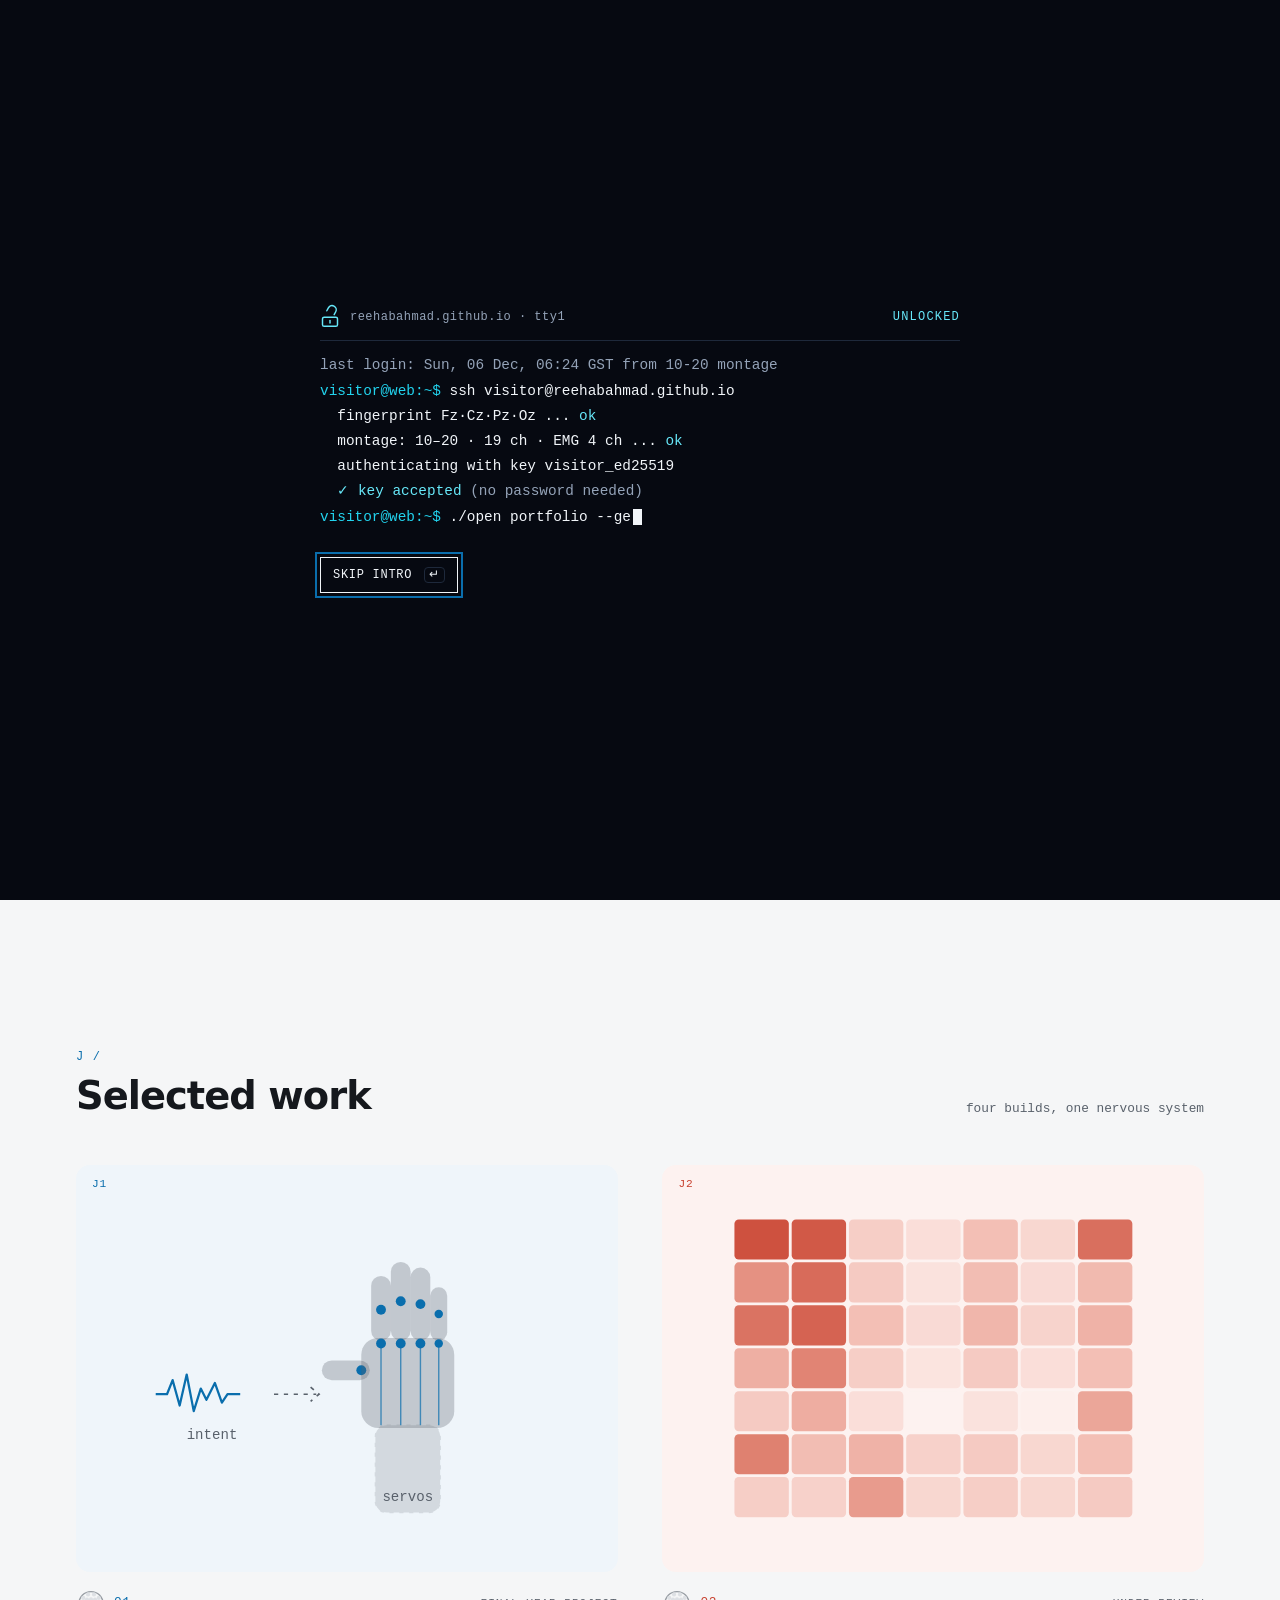
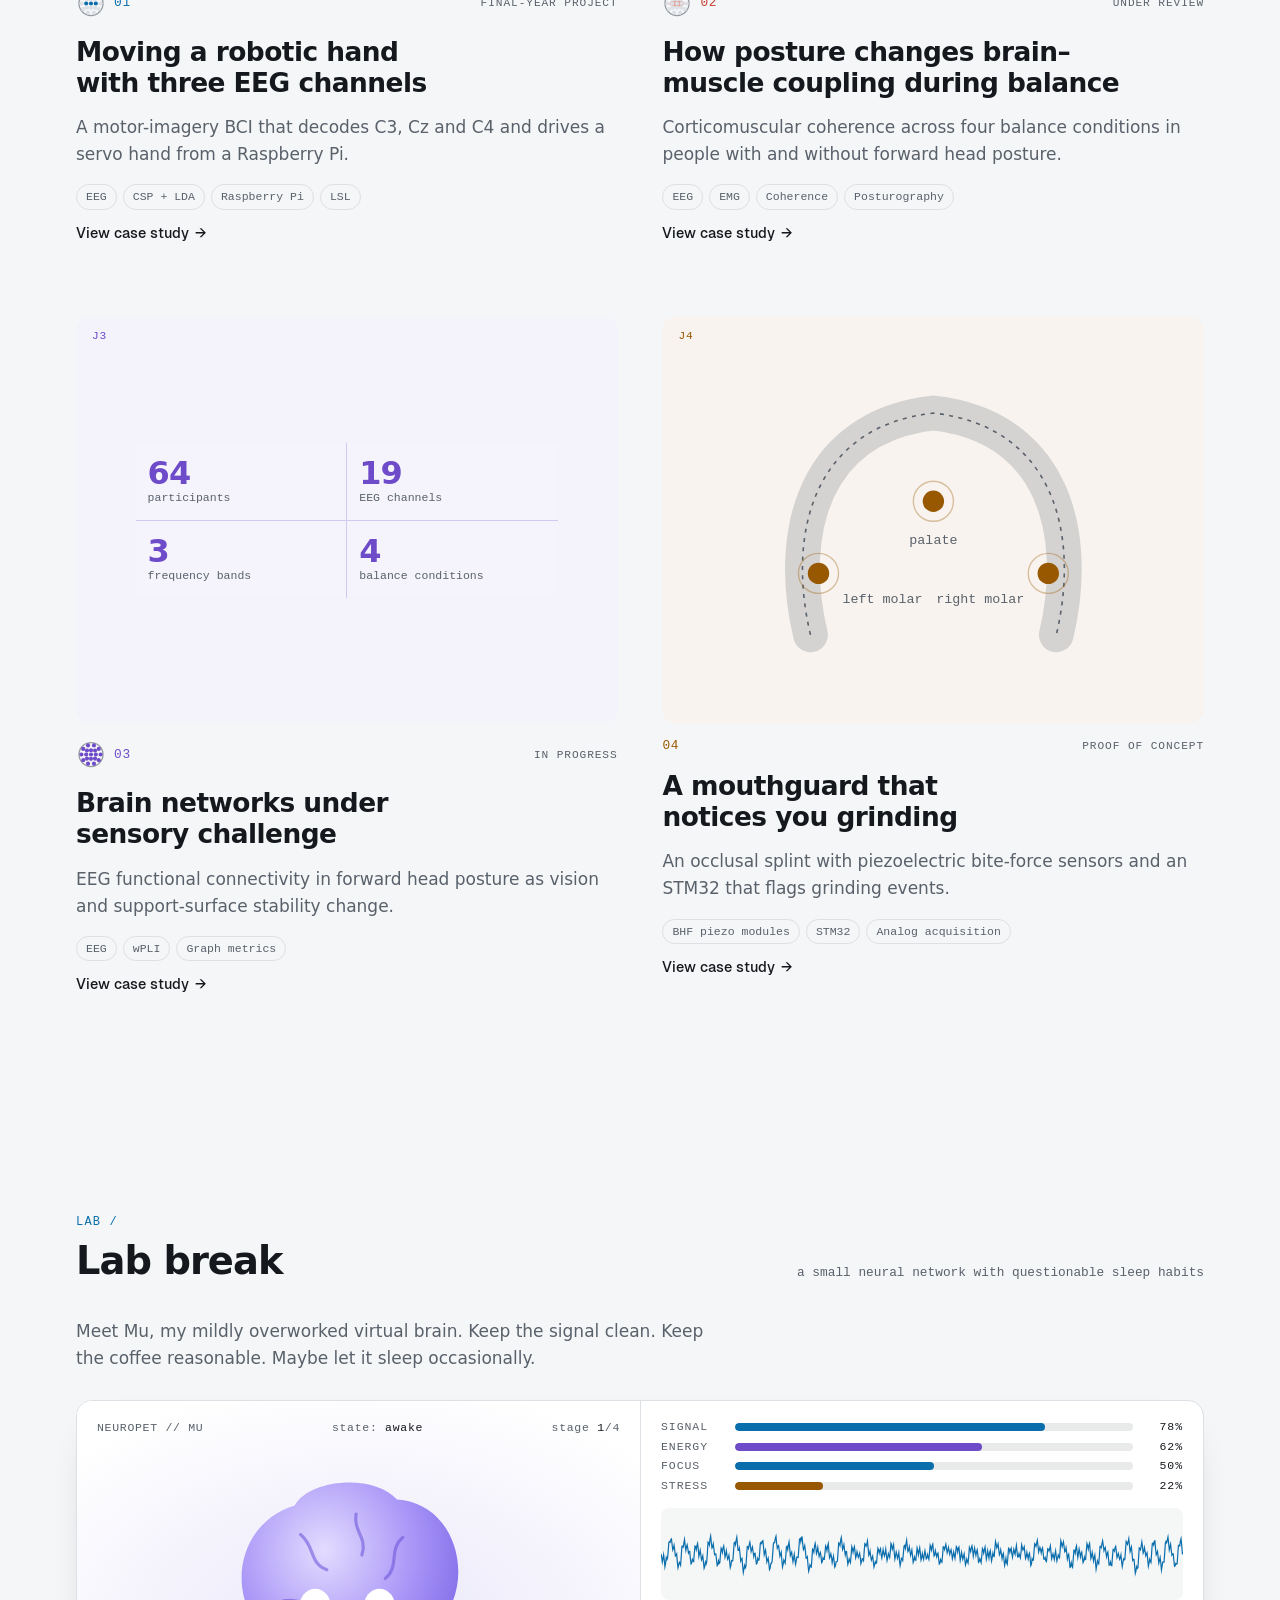
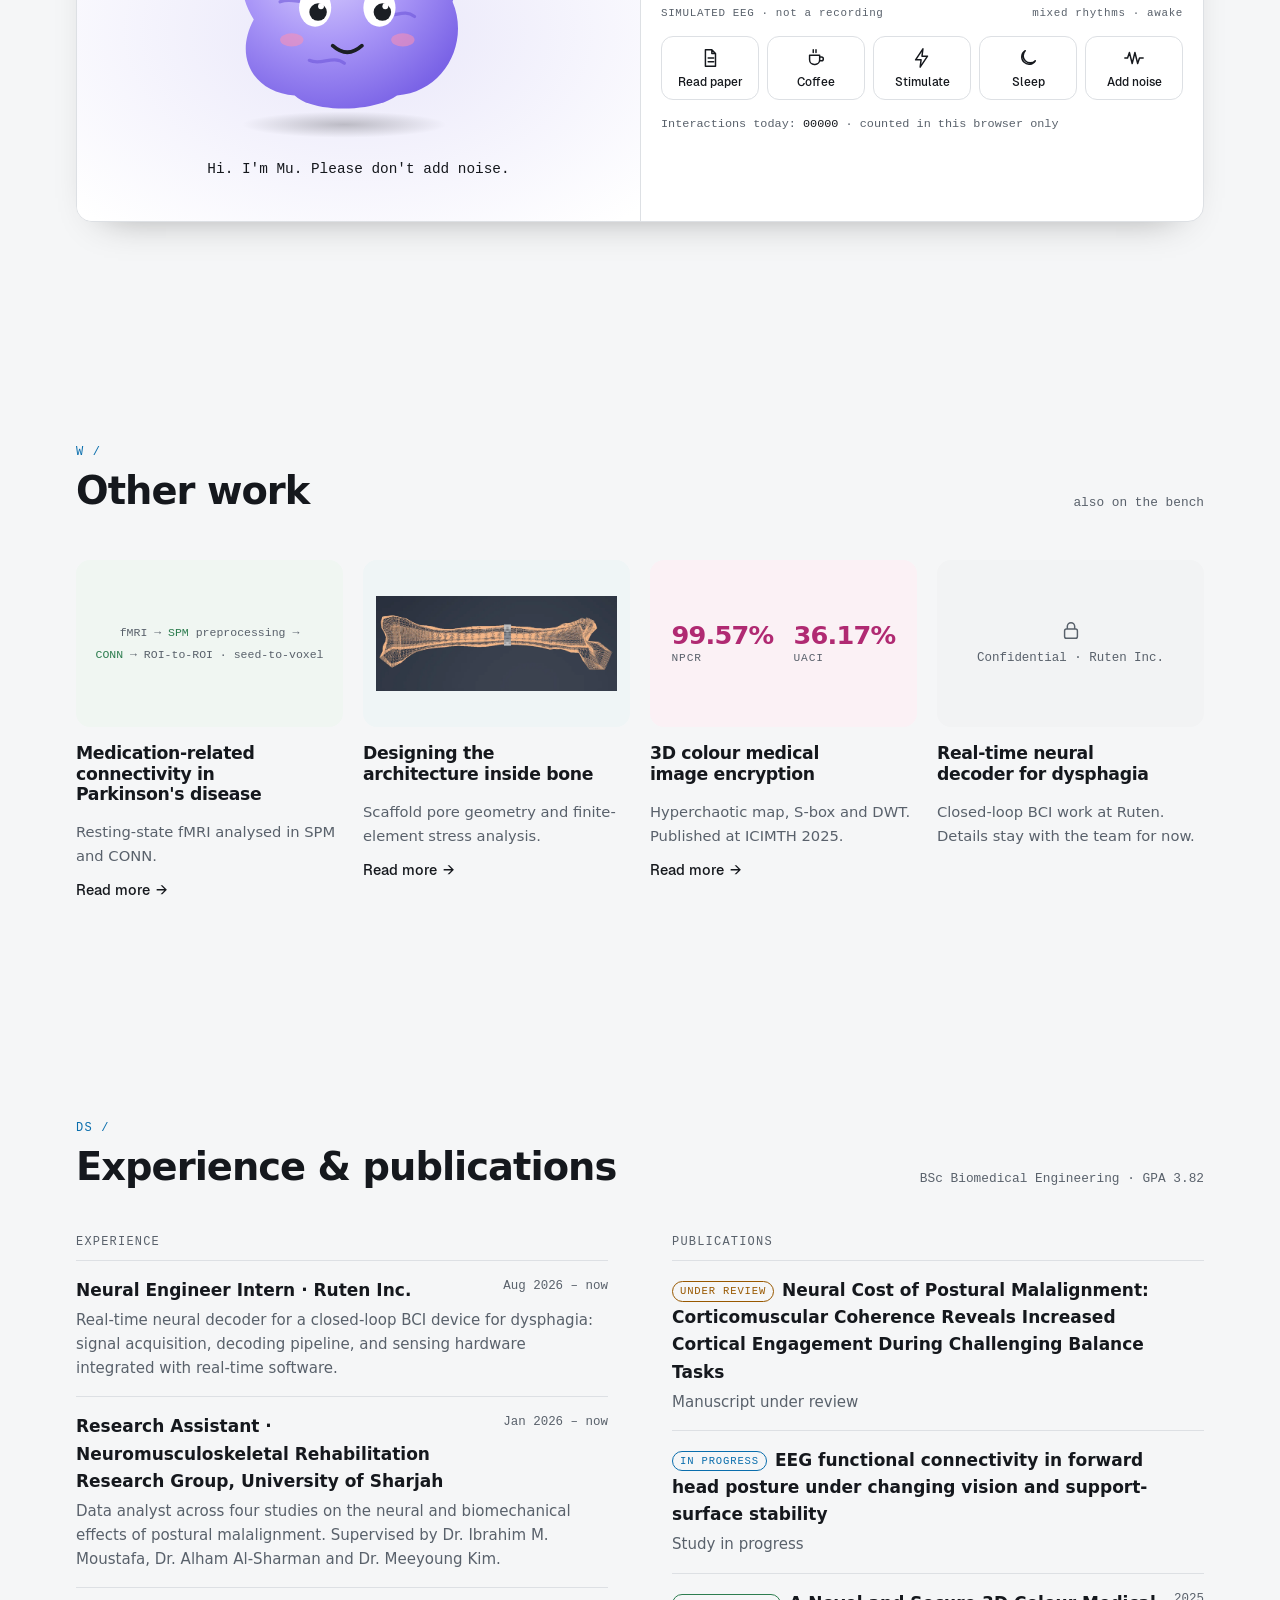
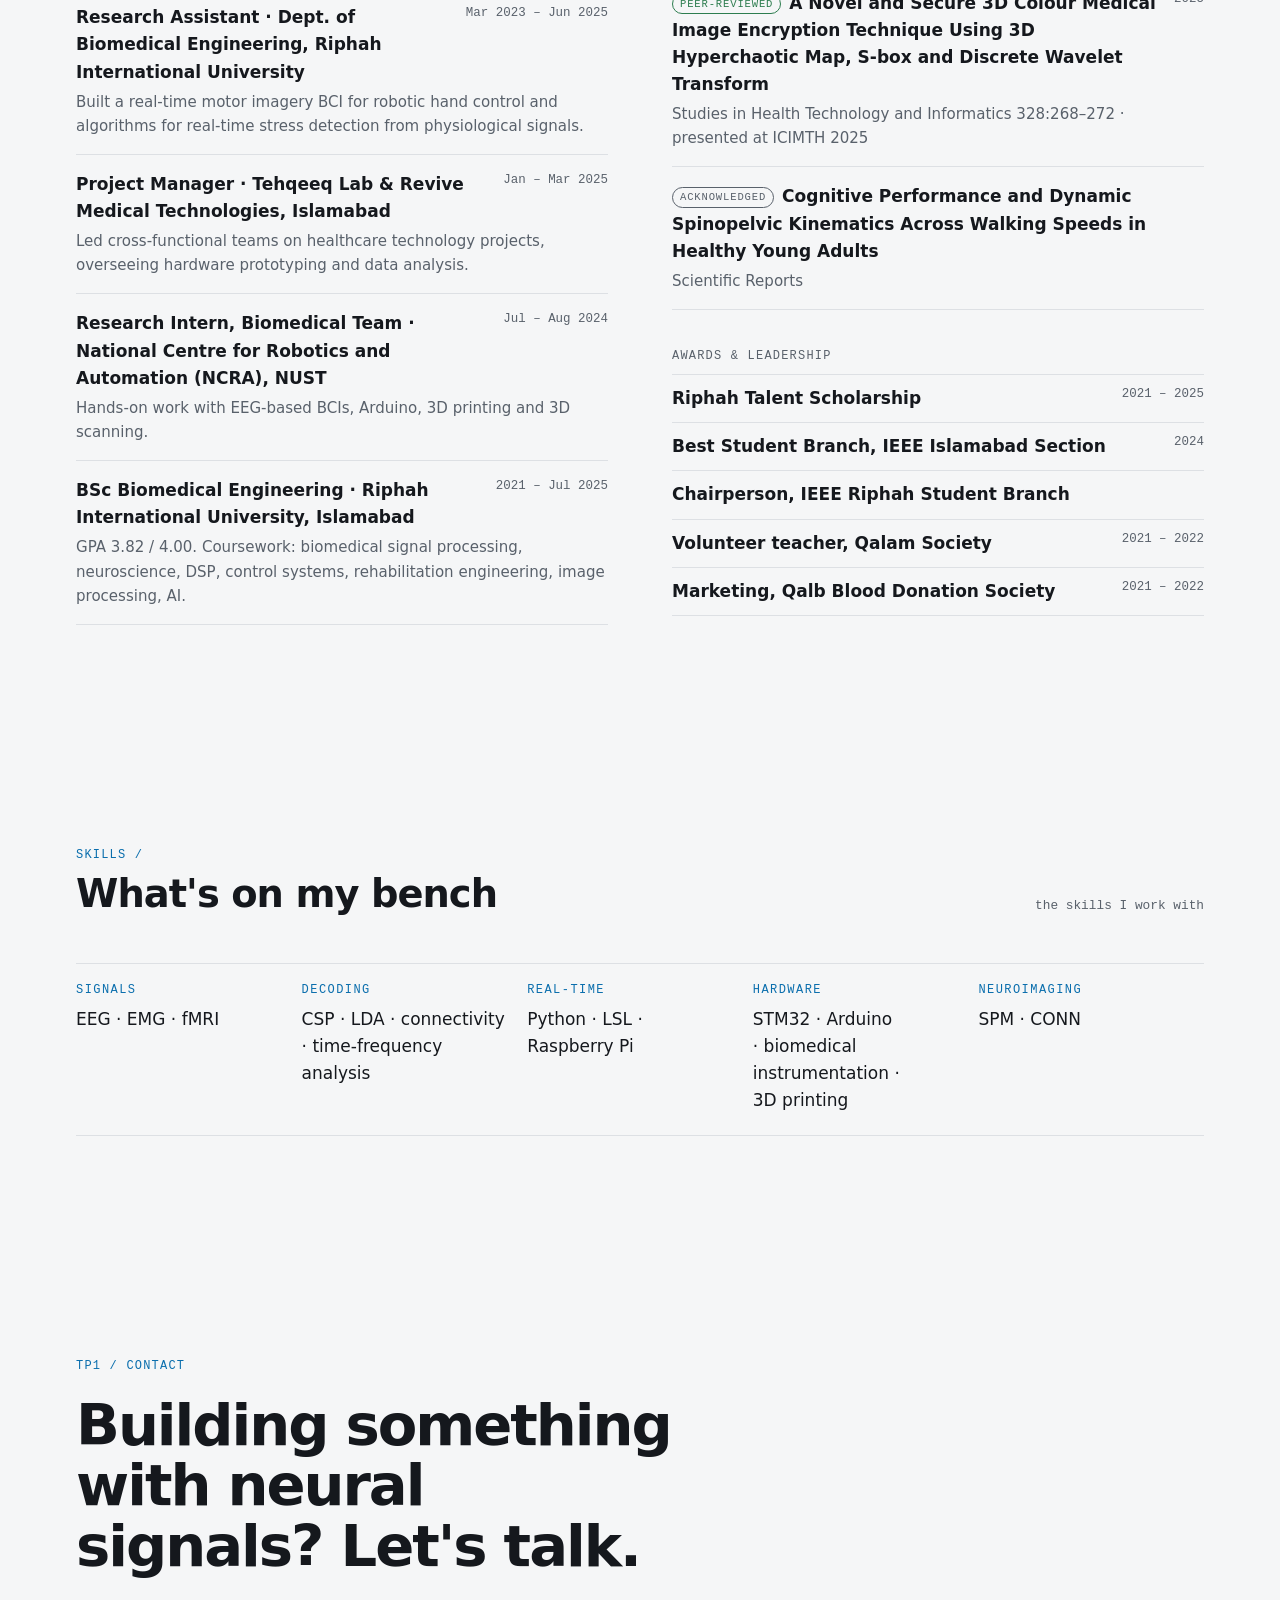
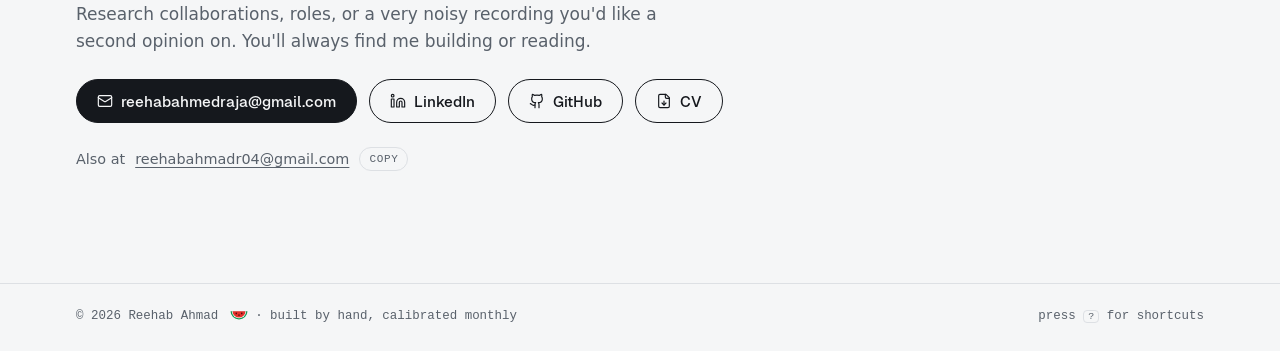
==== commit 1a6ea7dc: "Publish site" ====
--- a/index.html
+++ b/index.html
@@ -1,3 +1,3 @@
-<!DOCTYPE html><html lang="en"><head><meta charset="utf-8"><script>try{var t=localStorage.getItem("theme");if(t==="light"||t==="dark")document.documentElement.dataset.theme=t}catch(e){}</script><script>try{if(!sessionStorage.getItem("unlocked")&&!matchMedia("(prefers-reduced-motion: reduce)").matches)document.documentElement.classList.add("locked")}catch(e){}</script><meta name="viewport" content="width=device-width, initial-scale=1, viewport-fit=cover"><title>Reehab Ahmad · Neural Engineer</title><meta name="description" content="Reehab Ahmad is a neural engineer working on EEG, brain-computer interfaces and real-time signal processing. Case studies, papers and contact."><link rel="canonical" href="https://reehabahmad.github.io/"><link rel="icon" href="/favicon.svg" type="image/svg+xml"><link rel="sitemap" href="/sitemap-index.xml"><meta name="theme-color" content="#090d16" media="(prefers-color-scheme: dark)"><meta name="theme-color" content="#f5f6f7" media="(prefers-color-scheme: light)"><meta property="og:type" content="website"><meta property="og:title" content="Reehab Ahmad · Neural Engineer"><meta property="og:description" content="Reehab Ahmad is a neural engineer working on EEG, brain-computer interfaces and real-time signal processing. Case studies, papers and contact."><meta property="og:url" content="https://reehabahmad.github.io/"><meta property="og:image" content="https://reehabahmad.github.io/og.png"><meta property="og:image:width" content="1200"><meta property="og:image:height" content="630"><meta name="twitter:card" content="summary_large_image"><script type="application/ld+json">{"@context":"https://schema.org","@type":"Person","name":"Reehab Ahmad","jobTitle":"Neural Engineer","url":"https://reehabahmad.github.io/","email":"mailto:reehabahmedraja@gmail.com","sameAs":["https://github.com/reehabahmad","https://www.linkedin.com/in/reehab-ahmad"],"knowsAbout":["EEG","Brain-computer interfaces","Biomedical signal processing","Functional connectivity"],"alumniOf":{"@type":"CollegeOrUniversity","name":"Riphah International University"},"address":{"@type":"PostalAddress","addressCountry":"AE"}}</script><link rel="stylesheet" href="/_astro/Base.CDQudeIX.css"></head><body><div class="lock" id="lock"><div class="lock-half lock-top" aria-hidden="true"></div><div class="lock-half lock-bottom" aria-hidden="true"></div><div class="lock-inner"><div class="lock-head" aria-hidden="true"><svg class="padlock" viewBox="0 0 24 24" fill="none" stroke="currentColor" stroke-width="1.75" stroke-linecap="round" stroke-linejoin="round"><path class="shackle" d="M7 11V7a5 5 0 0 1 10 0v4"></path><rect x="3" y="11" width="18" height="11" rx="2"></rect><path d="M12 15v3"></path></svg><span>reehabahmad.github.io · tty1</span><span class="lock-state" id="lock-state">locked</span></div><pre class="lock-term" id="lock-term" aria-hidden="true"></pre><button class="lock-skip" id="lock-skip" type="button">Skip intro <kbd>↵</kbd></button></div></div><script type="module">function e(){let e=document.documentElement,t=document.getElementById(`lock`);if(!t||!e.classList.contains(`locked`)){t?.remove();return}let n=document.getElementById(`lock-term`),r=document.getElementById(`lock-state`),i=document.getElementById(`lock-skip`),a=[{out:`<span class="dim">last login: ${new Date().toLocaleString(`en-GB`,{timeZone:`Asia/Dubai`,weekday:`short`,day:`2-digit`,month:`short`,hour:`2-digit`,minute:`2-digit`})} GST from 10-20 montage</span>`,wait:150},{cmd:`ssh visitor@reehabahmad.github.io`},{out:`  fingerprint Fz·Cz·Pz·Oz ... <span class="ok">ok</span>`,wait:120},{out:`  montage: 10–20 · 19 ch · EMG 4 ch ... <span class="ok">ok</span>`,wait:120},{out:`  authenticating with key <b>visitor_ed25519</b>`,wait:150},{key:!0},{out:`  <span class="ok">✓ key accepted</span> <span class="dim">(no password needed)</span>`,wait:200},{cmd:`./open portfolio --gently`},{bar:!0},{out:`  <span class="ok">access granted.</span> welcome in.`,wait:300}],o=!1,s=[],c=e=>new Promise(t=>s.push(window.setTimeout(t,e))),l=(e=``)=>{let t=document.createElement(`div`);return t.innerHTML=e,n.append(t),t},u=()=>{if(!o){o=!0,s.forEach(clearTimeout);try{sessionStorage.setItem(`unlocked`,`1`)}catch{}t.classList.add(`unlocked`,`open`),r.textContent=`unlocked`,window.setTimeout(()=>{e.classList.remove(`locked`),t.remove()},650),removeEventListener(`keydown`,d)}},d=e=>{[`Enter`,`Escape`,` `].includes(e.key)&&(e.preventDefault(),u())};addEventListener(`keydown`,d),i.addEventListener(`click`,u),t.addEventListener(`click`,e=>{e.target!==i&&u()}),i.focus({preventScroll:!0}),(async()=>{for(let e of a){if(o)return;if(`cmd`in e){let t=l(`<span class="prompt">visitor@web:~$</span> `),n=document.createElement(`span`);t.append(n);let r=document.createElement(`i`);r.className=`caret`,t.append(r);for(let t of e.cmd)if(n.textContent+=t,await c(12+Math.random()*18),o)return;await c(110),r.remove()}else if(`out`in e)l(e.out),await c(e.wait??150);else if(`key`in e)t.classList.add(`unlocked`),r.textContent=`unlocked`,await c(150);else{let e=l();for(let t=0;t<=20;t++)if(e.textContent=`  [${`█`.repeat(t)}${`·`.repeat(20-t)}] ${Math.round(t/20*100)}%`,await c(16),o)return;await c(80)}}u()})()}e();</script><a class="skip" href="#main">Skip to content</a><header class="top"><div class="wrap"><div class="brand"><button class="led" id="led" type="button" aria-pressed="false" aria-label="Power LED: toggle debug view (D)" title="Debug view (D)"><i></i></button><a href="/">Reehab Ahmad</a></div><nav aria-label="Primary"><a href="#work">Work</a><a href="#lab">Lab</a><a href="#about">About</a><a href="#contact">Contact</a><button class="theme" id="theme" type="button" aria-label="Switch to light mode" title="Light / dark"><svg class="sun" viewBox="0 0 24 24" aria-hidden="true"><circle cx="12" cy="12" r="4"></circle><path d="M12 2v2M12 20v2M4.9 4.9l1.4 1.4M17.7 17.7l1.4 1.4M2 12h2M20 12h2M4.9 19.1l1.4-1.4M17.7 6.3l1.4-1.4"></path></svg><svg class="moon" viewBox="0 0 24 24" aria-hidden="true"><path d="M20 15A8 8 0 1 1 9 4a6.5 6.5 0 0 0 11 11z"></path></svg></button></nav></div></header><main id="main"><section class="hero" aria-labelledby="hero-title" data-ref="U1"><div class="wrap hero-grid"><div class="hero-copy"><p class="who"><strong>Reehab Ahmad</strong><span>Neural Engineer</span></p><h1 id="hero-title">I work where the nervous system meets the circuit board.</h1><p class="sub">I build neural decoding systems, BCIs and sensing hardware, from EEG acquisition to real-time physical control.</p><div class="cta"><a class="btn btn--primary" href="#work">View my work</a><a class="btn" href="/cv.pdf" download>Download CV</a></div></div><figure class="montage" data-ref="U1-A"><svg id="montage" viewBox="0 0 320 364" data-active="j1" role="group" aria-label="10–20 EEG montage showing where each project recorded"><g aria-hidden="true"><line class="mt-edge" x1="128.4" y1="62.6" x2="191.6" y2="62.6"></line><line class="mt-edge" x1="128.4" y1="62.6" x2="77.2" y2="99.8"></line><line class="mt-edge" x1="128.4" y1="62.6" x2="242.8" y2="99.8"></line><line class="mt-edge" x1="128.4" y1="62.6" x2="57.6" y2="160"></line><line class="mt-edge" x1="128.4" y1="62.6" x2="262.4" y2="160"></line><line class="mt-edge" x1="128.4" y1="62.6" x2="77.2" y2="220.2"></line><line class="mt-edge" x1="128.4" y1="62.6" x2="242.8" y2="220.2"></line><line class="mt-edge" x1="128.4" y1="62.6" x2="128.4" y2="257.4"></line><line class="mt-edge" x1="128.4" y1="62.6" x2="191.6" y2="257.4"></line><line class="mt-edge" x1="128.4" y1="62.6" x2="116.99199999999999" y2="116.99199999999999"></line><line class="mt-edge" x1="128.4" y1="62.6" x2="160" y2="113.91999999999999"></line><line class="mt-edge" x1="128.4" y1="62.6" x2="203.008" y2="116.99199999999999"></line><line class="mt-edge" x1="128.4" y1="62.6" x2="108.8" y2="160"></line><line class="mt-edge" x1="128.4" y1="62.6" x2="160" y2="160"></line><line class="mt-edge" x1="128.4" y1="62.6" x2="211.2" y2="160"></line><line class="mt-edge" x1="128.4" y1="62.6" x2="116.99199999999999" y2="203.008"></line><line class="mt-edge" x1="128.4" y1="62.6" x2="160" y2="206.08"></line><line class="mt-edge" x1="128.4" y1="62.6" x2="203.008" y2="203.008"></line><line class="mt-edge" x1="191.6" y1="62.6" x2="77.2" y2="99.8"></line><line class="mt-edge" x1="191.6" y1="62.6" x2="242.8" y2="99.8"></line><line class="mt-edge" x1="191.6" y1="62.6" x2="57.6" y2="160"></line><line class="mt-edge" x1="191.6" y1="62.6" x2="262.4" y2="160"></line><line class="mt-edge" x1="191.6" y1="62.6" x2="77.2" y2="220.2"></line><line class="mt-edge" x1="191.6" y1="62.6" x2="242.8" y2="220.2"></line><line class="mt-edge" x1="191.6" y1="62.6" x2="128.4" y2="257.4"></line><line class="mt-edge" x1="191.6" y1="62.6" x2="191.6" y2="257.4"></line><line class="mt-edge" x1="191.6" y1="62.6" x2="116.99199999999999" y2="116.99199999999999"></line><line class="mt-edge" x1="191.6" y1="62.6" x2="160" y2="113.91999999999999"></line><line class="mt-edge" x1="191.6" y1="62.6" x2="203.008" y2="116.99199999999999"></line><line class="mt-edge" x1="191.6" y1="62.6" x2="108.8" y2="160"></line><line class="mt-edge" x1="191.6" y1="62.6" x2="160" y2="160"></line><line class="mt-edge" x1="191.6" y1="62.6" x2="211.2" y2="160"></line><line class="mt-edge" x1="191.6" y1="62.6" x2="116.99199999999999" y2="203.008"></line><line class="mt-edge" x1="191.6" y1="62.6" x2="160" y2="206.08"></line><line class="mt-edge" x1="191.6" y1="62.6" x2="203.008" y2="203.008"></line><line class="mt-edge" x1="77.2" y1="99.8" x2="242.8" y2="99.8"></line><line class="mt-edge" x1="77.2" y1="99.8" x2="57.6" y2="160"></line><line class="mt-edge" x1="77.2" y1="99.8" x2="262.4" y2="160"></line><line class="mt-edge" x1="77.2" y1="99.8" x2="77.2" y2="220.2"></line><line class="mt-edge" x1="77.2" y1="99.8" x2="242.8" y2="220.2"></line><line class="mt-edge" x1="77.2" y1="99.8" x2="128.4" y2="257.4"></line><line class="mt-edge" x1="77.2" y1="99.8" x2="191.6" y2="257.4"></line><line class="mt-edge" x1="77.2" y1="99.8" x2="116.99199999999999" y2="116.99199999999999"></line><line class="mt-edge" x1="77.2" y1="99.8" x2="160" y2="113.91999999999999"></line><line class="mt-edge" x1="77.2" y1="99.8" x2="203.008" y2="116.99199999999999"></line><line class="mt-edge" x1="77.2" y1="99.8" x2="108.8" y2="160"></line><line class="mt-edge" x1="77.2" y1="99.8" x2="160" y2="160"></line><line class="mt-edge" x1="77.2" y1="99.8" x2="211.2" y2="160"></line><line class="mt-edge" x1="77.2" y1="99.8" x2="116.99199999999999" y2="203.008"></line><line class="mt-edge" x1="77.2" y1="99.8" x2="160" y2="206.08"></line><line class="mt-edge" x1="77.2" y1="99.8" x2="203.008" y2="203.008"></line><line class="mt-edge" x1="242.8" y1="99.8" x2="57.6" y2="160"></line><line class="mt-edge" x1="242.8" y1="99.8" x2="262.4" y2="160"></line><line class="mt-edge" x1="242.8" y1="99.8" x2="77.2" y2="220.2"></line><line class="mt-edge" x1="242.8" y1="99.8" x2="242.8" y2="220.2"></line><line class="mt-edge" x1="242.8" y1="99.8" x2="128.4" y2="257.4"></line><line class="mt-edge" x1="242.8" y1="99.8" x2="191.6" y2="257.4"></line><line class="mt-edge" x1="242.8" y1="99.8" x2="116.99199999999999" y2="116.99199999999999"></line><line class="mt-edge" x1="242.8" y1="99.8" x2="160" y2="113.91999999999999"></line><line class="mt-edge" x1="242.8" y1="99.8" x2="203.008" y2="116.99199999999999"></line><line class="mt-edge" x1="242.8" y1="99.8" x2="108.8" y2="160"></line><line class="mt-edge" x1="242.8" y1="99.8" x2="160" y2="160"></line><line class="mt-edge" x1="242.8" y1="99.8" x2="211.2" y2="160"></line><line class="mt-edge" x1="242.8" y1="99.8" x2="116.99199999999999" y2="203.008"></line><line class="mt-edge" x1="242.8" y1="99.8" x2="160" y2="206.08"></line><line class="mt-edge" x1="242.8" y1="99.8" x2="203.008" y2="203.008"></line><line class="mt-edge" x1="57.6" y1="160" x2="262.4" y2="160"></line><line class="mt-edge" x1="57.6" y1="160" x2="77.2" y2="220.2"></line><line class="mt-edge" x1="57.6" y1="160" x2="242.8" y2="220.2"></line><line class="mt-edge" x1="57.6" y1="160" x2="128.4" y2="257.4"></line><line class="mt-edge" x1="57.6" y1="160" x2="191.6" y2="257.4"></line><line class="mt-edge" x1="57.6" y1="160" x2="116.99199999999999" y2="116.99199999999999"></line><line class="mt-edge" x1="57.6" y1="160" x2="160" y2="113.91999999999999"></line><line class="mt-edge" x1="57.6" y1="160" x2="203.008" y2="116.99199999999999"></line><line class="mt-edge" x1="57.6" y1="160" x2="108.8" y2="160"></line><line class="mt-edge" x1="57.6" y1="160" x2="160" y2="160"></line><line class="mt-edge" x1="57.6" y1="160" x2="211.2" y2="160"></line><line class="mt-edge" x1="57.6" y1="160" x2="116.99199999999999" y2="203.008"></line><line class="mt-edge" x1="57.6" y1="160" x2="160" y2="206.08"></line><line class="mt-edge" x1="57.6" y1="160" x2="203.008" y2="203.008"></line><line class="mt-edge" x1="262.4" y1="160" x2="77.2" y2="220.2"></line><line class="mt-edge" x1="262.4" y1="160" x2="242.8" y2="220.2"></line><line class="mt-edge" x1="262.4" y1="160" x2="128.4" y2="257.4"></line><line class="mt-edge" x1="262.4" y1="160" x2="191.6" y2="257.4"></line><line class="mt-edge" x1="262.4" y1="160" x2="116.99199999999999" y2="116.99199999999999"></line><line class="mt-edge" x1="262.4" y1="160" x2="160" y2="113.91999999999999"></line><line class="mt-edge" x1="262.4" y1="160" x2="203.008" y2="116.99199999999999"></line><line class="mt-edge" x1="262.4" y1="160" x2="108.8" y2="160"></line><line class="mt-edge" x1="262.4" y1="160" x2="160" y2="160"></line><line class="mt-edge" x1="262.4" y1="160" x2="211.2" y2="160"></line><line class="mt-edge" x1="262.4" y1="160" x2="116.99199999999999" y2="203.008"></line><line class="mt-edge" x1="262.4" y1="160" x2="160" y2="206.08"></line><line class="mt-edge" x1="262.4" y1="160" x2="203.008" y2="203.008"></line><line class="mt-edge" x1="77.2" y1="220.2" x2="242.8" y2="220.2"></line><line class="mt-edge" x1="77.2" y1="220.2" x2="128.4" y2="257.4"></line><line class="mt-edge" x1="77.2" y1="220.2" x2="191.6" y2="257.4"></line><line class="mt-edge" x1="77.2" y1="220.2" x2="116.99199999999999" y2="116.99199999999999"></line><line class="mt-edge" x1="77.2" y1="220.2" x2="160" y2="113.91999999999999"></line><line class="mt-edge" x1="77.2" y1="220.2" x2="203.008" y2="116.99199999999999"></line><line class="mt-edge" x1="77.2" y1="220.2" x2="108.8" y2="160"></line><line class="mt-edge" x1="77.2" y1="220.2" x2="160" y2="160"></line><line class="mt-edge" x1="77.2" y1="220.2" x2="211.2" y2="160"></line><line class="mt-edge" x1="77.2" y1="220.2" x2="116.99199999999999" y2="203.008"></line><line class="mt-edge" x1="77.2" y1="220.2" x2="160" y2="206.08"></line><line class="mt-edge" x1="77.2" y1="220.2" x2="203.008" y2="203.008"></line><line class="mt-edge" x1="242.8" y1="220.2" x2="128.4" y2="257.4"></line><line class="mt-edge" x1="242.8" y1="220.2" x2="191.6" y2="257.4"></line><line class="mt-edge" x1="242.8" y1="220.2" x2="116.99199999999999" y2="116.99199999999999"></line><line class="mt-edge" x1="242.8" y1="220.2" x2="160" y2="113.91999999999999"></line><line class="mt-edge" x1="242.8" y1="220.2" x2="203.008" y2="116.99199999999999"></line><line class="mt-edge" x1="242.8" y1="220.2" x2="108.8" y2="160"></line><line class="mt-edge" x1="242.8" y1="220.2" x2="160" y2="160"></line><line class="mt-edge" x1="242.8" y1="220.2" x2="211.2" y2="160"></line><line class="mt-edge" x1="242.8" y1="220.2" x2="116.99199999999999" y2="203.008"></line><line class="mt-edge" x1="242.8" y1="220.2" x2="160" y2="206.08"></line><line class="mt-edge" x1="242.8" y1="220.2" x2="203.008" y2="203.008"></line><line class="mt-edge" x1="128.4" y1="257.4" x2="191.6" y2="257.4"></line><line class="mt-edge" x1="128.4" y1="257.4" x2="116.99199999999999" y2="116.99199999999999"></line><line class="mt-edge" x1="128.4" y1="257.4" x2="160" y2="113.91999999999999"></line><line class="mt-edge" x1="128.4" y1="257.4" x2="203.008" y2="116.99199999999999"></line><line class="mt-edge" x1="128.4" y1="257.4" x2="108.8" y2="160"></line><line class="mt-edge" x1="128.4" y1="257.4" x2="160" y2="160"></line><line class="mt-edge" x1="128.4" y1="257.4" x2="211.2" y2="160"></line><line class="mt-edge" x1="128.4" y1="257.4" x2="116.99199999999999" y2="203.008"></line><line class="mt-edge" x1="128.4" y1="257.4" x2="160" y2="206.08"></line><line class="mt-edge" x1="128.4" y1="257.4" x2="203.008" y2="203.008"></line><line class="mt-edge" x1="191.6" y1="257.4" x2="116.99199999999999" y2="116.99199999999999"></line><line class="mt-edge" x1="191.6" y1="257.4" x2="160" y2="113.91999999999999"></line><line class="mt-edge" x1="191.6" y1="257.4" x2="203.008" y2="116.99199999999999"></line><line class="mt-edge" x1="191.6" y1="257.4" x2="108.8" y2="160"></line><line class="mt-edge" x1="191.6" y1="257.4" x2="160" y2="160"></line><line class="mt-edge" x1="191.6" y1="257.4" x2="211.2" y2="160"></line><line class="mt-edge" x1="191.6" y1="257.4" x2="116.99199999999999" y2="203.008"></line><line class="mt-edge" x1="191.6" y1="257.4" x2="160" y2="206.08"></line><line class="mt-edge" x1="191.6" y1="257.4" x2="203.008" y2="203.008"></line><line class="mt-edge" x1="116.99199999999999" y1="116.99199999999999" x2="160" y2="113.91999999999999"></line><line class="mt-edge" x1="116.99199999999999" y1="116.99199999999999" x2="203.008" y2="116.99199999999999"></line><line class="mt-edge" x1="116.99199999999999" y1="116.99199999999999" x2="108.8" y2="160"></line><line class="mt-edge" x1="116.99199999999999" y1="116.99199999999999" x2="160" y2="160"></line><line class="mt-edge" x1="116.99199999999999" y1="116.99199999999999" x2="211.2" y2="160"></line><line class="mt-edge" x1="116.99199999999999" y1="116.99199999999999" x2="116.99199999999999" y2="203.008"></line><line class="mt-edge" x1="116.99199999999999" y1="116.99199999999999" x2="160" y2="206.08"></line><line class="mt-edge" x1="116.99199999999999" y1="116.99199999999999" x2="203.008" y2="203.008"></line><line class="mt-edge" x1="160" y1="113.91999999999999" x2="203.008" y2="116.99199999999999"></line><line class="mt-edge" x1="160" y1="113.91999999999999" x2="108.8" y2="160"></line><line class="mt-edge" x1="160" y1="113.91999999999999" x2="160" y2="160"></line><line class="mt-edge" x1="160" y1="113.91999999999999" x2="211.2" y2="160"></line><line class="mt-edge" x1="160" y1="113.91999999999999" x2="116.99199999999999" y2="203.008"></line><line class="mt-edge" x1="160" y1="113.91999999999999" x2="160" y2="206.08"></line><line class="mt-edge" x1="160" y1="113.91999999999999" x2="203.008" y2="203.008"></line><line class="mt-edge" x1="203.008" y1="116.99199999999999" x2="108.8" y2="160"></line><line class="mt-edge" x1="203.008" y1="116.99199999999999" x2="160" y2="160"></line><line class="mt-edge" x1="203.008" y1="116.99199999999999" x2="211.2" y2="160"></line><line class="mt-edge" x1="203.008" y1="116.99199999999999" x2="116.99199999999999" y2="203.008"></line><line class="mt-edge" x1="203.008" y1="116.99199999999999" x2="160" y2="206.08"></line><line class="mt-edge" x1="203.008" y1="116.99199999999999" x2="203.008" y2="203.008"></line><line class="mt-edge" x1="108.8" y1="160" x2="160" y2="160"></line><line class="mt-edge" x1="108.8" y1="160" x2="211.2" y2="160"></line><line class="mt-edge" x1="108.8" y1="160" x2="116.99199999999999" y2="203.008"></line><line class="mt-edge" x1="108.8" y1="160" x2="160" y2="206.08"></line><line class="mt-edge" x1="108.8" y1="160" x2="203.008" y2="203.008"></line><line class="mt-edge" x1="160" y1="160" x2="211.2" y2="160"></line><line class="mt-edge" x1="160" y1="160" x2="116.99199999999999" y2="203.008"></line><line class="mt-edge" x1="160" y1="160" x2="160" y2="206.08"></line><line class="mt-edge" x1="160" y1="160" x2="203.008" y2="203.008"></line><line class="mt-edge" x1="211.2" y1="160" x2="116.99199999999999" y2="203.008"></line><line class="mt-edge" x1="211.2" y1="160" x2="160" y2="206.08"></line><line class="mt-edge" x1="211.2" y1="160" x2="203.008" y2="203.008"></line><line class="mt-edge" x1="116.99199999999999" y1="203.008" x2="160" y2="206.08"></line><line class="mt-edge" x1="116.99199999999999" y1="203.008" x2="203.008" y2="203.008"></line><line class="mt-edge" x1="160" y1="206.08" x2="203.008" y2="203.008"></line><ellipse class="mt-region" cx="160" cy="160" rx="79.87200000000001" ry="20"></ellipse><circle class="mt-head" cx="160" cy="160" r="128"></circle><path class="mt-head" d="M148 33 L160 18 L172 33"></path><path class="mt-head" d="M32 144 q-12 16 0 32 M288 144 q12 16 0 32"></path><path class="mt-link" d="M160 160 C 190 230, 276 260, 276 302"></path><g class="mt-emg"><path class="mt-leg" d="M260 306 V344"></path><circle class="ta" cx="255" cy="318" r="3.6"></circle><circle class="ga" cx="265" cy="322" r="3.6"></circle><text x="260" y="357" text-anchor="middle">L</text><path class="mt-leg" d="M292 306 V344"></path><circle class="ta" cx="287" cy="318" r="3.6"></circle><circle class="ga" cx="297" cy="322" r="3.6"></circle><text x="292" y="357" text-anchor="middle">R</text><text x="246" y="317" text-anchor="end">TA ●</text><text x="246" y="329" text-anchor="end">GA ○</text></g></g><g class="mt-el" tabindex="0" role="button" data-el="Fp1" aria-label="Electrode Fp1, prefrontal, left. Recorded in J3."><circle cx="128.4" cy="62.6" r="11"></circle><text x="128.4" y="62.6">Fp1</text></g><g class="mt-el" tabindex="0" role="button" data-el="Fp2" aria-label="Electrode Fp2, prefrontal, right. Recorded in J3."><circle cx="191.6" cy="62.6" r="11"></circle><text x="191.6" y="62.6">Fp2</text></g><g class="mt-el" tabindex="0" role="button" data-el="F7" aria-label="Electrode F7, frontal, left. Recorded in J3."><circle cx="77.2" cy="99.8" r="11"></circle><text x="77.2" y="99.8">F7</text></g><g class="mt-el" tabindex="0" role="button" data-el="F8" aria-label="Electrode F8, frontal, right. Recorded in J3."><circle cx="242.8" cy="99.8" r="11"></circle><text x="242.8" y="99.8">F8</text></g><g class="mt-el" tabindex="0" role="button" data-el="T3" aria-label="Electrode T3, temporal, left. Recorded in J3."><circle cx="57.6" cy="160" r="11"></circle><text x="57.6" y="160">T3</text></g><g class="mt-el" tabindex="0" role="button" data-el="T4" aria-label="Electrode T4, temporal, right. Recorded in J3."><circle cx="262.4" cy="160" r="11"></circle><text x="262.4" y="160">T4</text></g><g class="mt-el" tabindex="0" role="button" data-el="T5" aria-label="Electrode T5, temporal, left. Recorded in J3."><circle cx="77.2" cy="220.2" r="11"></circle><text x="77.2" y="220.2">T5</text></g><g class="mt-el" tabindex="0" role="button" data-el="T6" aria-label="Electrode T6, temporal, right. Recorded in J3."><circle cx="242.8" cy="220.2" r="11"></circle><text x="242.8" y="220.2">T6</text></g><g class="mt-el" tabindex="0" role="button" data-el="O1" aria-label="Electrode O1, occipital, left. Recorded in J3."><circle cx="128.4" cy="257.4" r="11"></circle><text x="128.4" y="257.4">O1</text></g><g class="mt-el" tabindex="0" role="button" data-el="O2" aria-label="Electrode O2, occipital, right. Recorded in J3."><circle cx="191.6" cy="257.4" r="11"></circle><text x="191.6" y="257.4">O2</text></g><g class="mt-el" tabindex="0" role="button" data-el="F3" aria-label="Electrode F3, frontal, left. Recorded in J3."><circle cx="116.99199999999999" cy="116.99199999999999" r="11"></circle><text x="116.99199999999999" y="116.99199999999999">F3</text></g><g class="mt-el" tabindex="0" role="button" data-el="Fz" aria-label="Electrode Fz, frontal, midline. Recorded in J3."><circle cx="160" cy="113.91999999999999" r="11"></circle><text x="160" y="113.91999999999999">Fz</text></g><g class="mt-el" tabindex="0" role="button" data-el="F4" aria-label="Electrode F4, frontal, right. Recorded in J3."><circle cx="203.008" cy="116.99199999999999" r="11"></circle><text x="203.008" y="116.99199999999999">F4</text></g><g class="mt-el j1" tabindex="0" role="button" data-el="C3" aria-label="Electrode C3, sensorimotor, left. Recorded in J1 and J3."><circle cx="108.8" cy="160" r="11"></circle><text x="108.8" y="160">C3</text></g><g class="mt-el j1" tabindex="0" role="button" data-el="Cz" aria-label="Electrode Cz, sensorimotor, midline. Recorded in J1 and J3."><circle cx="160" cy="160" r="11"></circle><text x="160" y="160">Cz</text></g><g class="mt-el j1" tabindex="0" role="button" data-el="C4" aria-label="Electrode C4, sensorimotor, right. Recorded in J1 and J3."><circle cx="211.2" cy="160" r="11"></circle><text x="211.2" y="160">C4</text></g><g class="mt-el" tabindex="0" role="button" data-el="P3" aria-label="Electrode P3, parietal, left. Recorded in J3."><circle cx="116.99199999999999" cy="203.008" r="11"></circle><text x="116.99199999999999" y="203.008">P3</text></g><g class="mt-el" tabindex="0" role="button" data-el="Pz" aria-label="Electrode Pz, parietal, midline. Recorded in J3."><circle cx="160" cy="206.08" r="11"></circle><text x="160" y="206.08">Pz</text></g><g class="mt-el" tabindex="0" role="button" data-el="P4" aria-label="Electrode P4, parietal, right. Recorded in J3."><circle cx="203.008" cy="203.008" r="11"></circle><text x="203.008" y="203.008">P4</text></g></svg><div class="mt-chips" role="group" aria-label="Show a project on the map"><button type="button" class="mt-chip j1" data-p="j1" aria-pressed="true">J1 · Robotic hand</button><button type="button" class="mt-chip j2" data-p="j2" aria-pressed="false">J2 · Brain–muscle</button><button type="button" class="mt-chip j3" data-p="j3" aria-pressed="false">J3 · Networks</button></div><div class="mt-info" id="mt-info" aria-live="polite" style="--pc: var(--j1)"><span class="k">J1 · Robotic hand BCI</span><b>Three channels over the motor strip</b><p>C3, Cz and C4. Imagining a hand movement shows up here as a drop in the mu rhythm, and that&#39;s what the decoder reads.</p><a href="/work/motor-imagery-bci/">View case study →</a></div></figure></div></section><script type="module">var e=102.4,t=(e,t)=>[Math.round((160+t*Math.sin(e*Math.PI/180))*10)/10,Math.round((160-t*Math.cos(e*Math.PI/180))*10)/10],n={Fp1:t(-18,e),Fp2:t(18,e),F7:t(-54,e),F8:t(54,e),T3:t(-90,e),T4:t(90,e),T5:t(-126,e),T6:t(126,e),O1:t(-162,e),O2:t(162,e),F3:[160-.42*e,160-.42*e],Fz:[160,160-.45*e],F4:[203.008,160-.42*e],C3:[160-.5*e,160],Cz:[160,160],C4:[211.2,160],P3:[160-.42*e,203.008],Pz:[160,206.08],P4:[203.008,203.008]};Object.keys(n),.78*e;var r=[`C3`,`Cz`,`C4`],i={j1:{label:`J1 · Robotic hand`,kicker:`J1 · Robotic hand BCI`,title:`Three channels over the motor strip`,text:`C3, Cz and C4. Imagining a hand movement shows up here as a drop in the mu rhythm, and that's what the decoder reads.`,href:`/work/motor-imagery-bci/`},j2:{label:`J2 · Brain–muscle`,kicker:`J2 · Brain–muscle coupling`,title:`Sensorimotor cortex ↔ leg muscles`,text:`EEG over the motor cortex paired with surface EMG from tibialis anterior and gastrocnemius on both legs. Coherence measures how tightly cortex and muscle oscillate together as balance gets harder.`,href:`/work/corticomuscular-coherence/`},j3:{label:`J3 · Networks`,kicker:`J3 · Brain networks`,title:`All 19 channels, every pair`,text:`19 channels recorded on a Nexus system. wPLI is computed between every pair: 171 connections per frequency band, summarised as graph metrics.`,href:`/work/eeg-connectivity-balance/`}},a={Fp:`prefrontal`,F:`frontal`,T:`temporal`,C:`sensorimotor`,P:`parietal`,O:`occipital`},o=e=>({lobe:a[e.replace(/[\dz]+$/,``)]??`central`,side:e.endsWith(`z`)?`midline`:Number(e.replace(/\D/g,``))%2?`left`:`right`,used:[r.includes(e)&&`J1`,`J3`].filter(Boolean).join(` and `)});function s(){let e=document.getElementById(`montage`),t=document.getElementById(`mt-info`);if(!e||!t)return;let n=document.querySelectorAll(`.mt-chip`),r=[`j1`,`j2`,`j3`],a=0,s=0,c=!0,l=r=>{e.dataset.active=r,n.forEach(e=>e.setAttribute(`aria-pressed`,String(e.dataset.p===r)));let a=i[r];t.style.setProperty(`--pc`,`var(--${r})`),t.innerHTML=`<span class="k">${a.kicker}</span><b>${a.title}</b><p>${a.text}</p><a href="${a.href}">View case study →</a>`},u=e=>{let n=o(e);t.style.removeProperty(`--pc`),t.innerHTML=`<span class="k">Electrode ${e}</span><b>${n.lobe} · ${n.side}</b><p>Recorded in ${n.used}.</p>`},d=()=>{clearInterval(a),a=0};n.forEach(e=>{let t=()=>{d(),l(e.dataset.p)};e.addEventListener(`click`,t),e.addEventListener(`mouseenter`,t)}),e.querySelectorAll(`.mt-el`).forEach(e=>{let t=()=>{d(),u(e.dataset.el)};e.addEventListener(`mouseenter`,t),e.addEventListener(`focus`,t),e.addEventListener(`click`,t)}),document.querySelectorAll(`[data-map]`).forEach(e=>{e.addEventListener(`mouseenter`,()=>{d(),l(e.dataset.map)})}),matchMedia(`(prefers-reduced-motion: reduce)`).matches||(new IntersectionObserver(([e])=>c=e.isIntersecting).observe(e),a=window.setInterval(()=>{c&&(s=(s+1)%r.length,l(r[s]))},4500))}s();</script><section class="sec" id="work" aria-labelledby="work-title" data-ref="J"><div class="wrap"><div class="sec-head"><div><span class="ref">J /</span><h2 id="work-title">Selected work</h2></div><span class="aside">four builds, one nervous system</span></div><div class="work-grid"><a class="card j1" href="/work/motor-imagery-bci/" data-map="j1" data-ref="J1"><div class="media" data-ref-label="J1"><svg class="hand-ill" viewBox="0 0 300 220" width="78%" role="img" aria-label="Drawing of the robotic hand: an EEG trace flows into a servo-driven hand whose fingers curl"><path class="hi-eeg" d="M14 128 l8 0 4-10 5 18 5-22 5 26 5-16 4 8 6-12 5 14 4-6 9 0"></path><path class="hi-dash" d="M98 128 H128"></path><path class="hi-dash" d="M124 123 l6 5 -6 5"></path><text x="54" y="160" text-anchor="middle">intent</text><rect class="hi-arm" x="170" y="150" width="46" height="62" rx="8"></rect><g class="hi-thumb"><rect class="hi-part" x="132" y="104" width="34" height="14" rx="7"></rect><circle class="hi-joint" cx="160" cy="111" r="3.5"></circle></g><rect class="hi-part" x="160" y="88" width="66" height="64" rx="12"></rect><g class="hi-tendon"><path d="M174 150 V92"></path><path d="M188 150 V92"></path><path d="M202 150 V92"></path><path d="M215 150 V92"></path></g><g class="fg"><rect class="hi-part" x="167" y="44" width="14" height="46" rx="7"></rect><circle class="hi-joint" cx="174" cy="68" r="3.5"></circle></g><g class="fg"><rect class="hi-part" x="181" y="34" width="14" height="56" rx="7"></rect><circle class="hi-joint" cx="188" cy="62" r="3.5"></circle></g><g class="fg"><rect class="hi-part" x="195" y="38" width="14" height="52" rx="7"></rect><circle class="hi-joint" cx="202" cy="64" r="3.5"></circle></g><g class="fg"><rect class="hi-part" x="209" y="52" width="12" height="38" rx="6"></rect><circle class="hi-joint" cx="215" cy="71" r="3"></circle></g><g class="hi-joint"><circle cx="174" cy="92" r="3.5"></circle><circle cx="188" cy="92" r="3.5"></circle><circle cx="202" cy="92" r="3.5"></circle><circle cx="215" cy="92" r="3"></circle></g><text x="193" y="204" text-anchor="middle">servos</text></svg><svg class="sweep" viewBox="0 0 600 34" preserveAspectRatio="none" aria-hidden="true"><path d="M0 17 C40 17 60 4 80 17 S120 30 140 17 S180 6 200 17 S240 28 260 17 S300 2 320 17 S360 32 380 17 S420 8 440 17 S480 26 500 17 S540 10 560 17 L600 17"></path></svg></div><div class="meta"><span class="num"><svg class="mini-mt" viewBox="0 0 320 330" aria-hidden="true"><circle class="h" cx="160" cy="160" r="128"></circle><circle cx="128.4" cy="62.6" r="22"></circle><circle cx="191.6" cy="62.6" r="22"></circle><circle cx="77.2" cy="99.8" r="22"></circle><circle cx="242.8" cy="99.8" r="22"></circle><circle cx="57.6" cy="160" r="22"></circle><circle cx="262.4" cy="160" r="22"></circle><circle cx="77.2" cy="220.2" r="22"></circle><circle cx="242.8" cy="220.2" r="22"></circle><circle cx="128.4" cy="257.4" r="22"></circle><circle cx="191.6" cy="257.4" r="22"></circle><circle cx="116.99199999999999" cy="116.99199999999999" r="22"></circle><circle cx="160" cy="113.91999999999999" r="22"></circle><circle cx="203.008" cy="116.99199999999999" r="22"></circle><circle class="on" cx="108.8" cy="160" r="22"></circle><circle class="on" cx="160" cy="160" r="22"></circle><circle class="on" cx="211.2" cy="160" r="22"></circle><circle cx="116.99199999999999" cy="203.008" r="22"></circle><circle cx="160" cy="206.08" r="22"></circle><circle cx="203.008" cy="203.008" r="22"></circle></svg>01</span><span class="status">Final-year project</span></div><h3>Moving a robotic hand with three EEG channels</h3><p class="one">A motor-imagery BCI that decodes C3, Cz and C4 and drives a servo hand from a Raspberry Pi.</p><ul class="tags"><li>EEG</li><li>CSP + LDA</li><li>Raspberry Pi</li><li>LSL</li></ul><span class="go">View case study</span></a><a class="card j2" href="/work/corticomuscular-coherence/" data-map="j2" data-ref="J2"><div class="media" data-ref-label="J2"><svg class="hm-mini" viewBox="0 0 280 210" width="74%" role="img" aria-label="Thumbnail of the posture by neurophysiology correlation heatmap; the full figure is in the case study"><rect x="1" y="1" width="38" height="28" rx="3" style="fill: color-mix(in oklab, var(--pc) 93%, var(--panel))"></rect><rect x="41" y="1" width="38" height="28" rx="3" style="fill: color-mix(in oklab, var(--pc) 89%, var(--panel))"></rect><rect x="81" y="1" width="38" height="28" rx="3" style="fill: color-mix(in oklab, var(--pc) 27%, var(--panel))"></rect><rect x="121" y="1" width="38" height="28" rx="3" style="fill: color-mix(in oklab, var(--pc) 18%, var(--panel))"></rect><rect x="161" y="1" width="38" height="28" rx="3" style="fill: color-mix(in oklab, var(--pc) 35%, var(--panel))"></rect><rect x="201" y="1" width="38" height="28" rx="3" style="fill: color-mix(in oklab, var(--pc) 22%, var(--panel))"></rect><rect x="241" y="1" width="38" height="28" rx="3" style="fill: color-mix(in oklab, var(--pc) 78%, var(--panel))"></rect><rect x="1" y="31" width="38" height="28" rx="3" style="fill: color-mix(in oklab, var(--pc) 60%, var(--panel))"></rect><rect x="41" y="31" width="38" height="28" rx="3" style="fill: color-mix(in oklab, var(--pc) 80%, var(--panel))"></rect><rect x="81" y="31" width="38" height="28" rx="3" style="fill: color-mix(in oklab, var(--pc) 29%, var(--panel))"></rect><rect x="121" y="31" width="38" height="28" rx="3" style="fill: color-mix(in oklab, var(--pc) 16%, var(--panel))"></rect><rect x="161" y="31" width="38" height="28" rx="3" style="fill: color-mix(in oklab, var(--pc) 36%, var(--panel))"></rect><rect x="201" y="31" width="38" height="28" rx="3" style="fill: color-mix(in oklab, var(--pc) 20%, var(--panel))"></rect><rect x="241" y="31" width="38" height="28" rx="3" style="fill: color-mix(in oklab, var(--pc) 38%, var(--panel))"></rect><rect x="1" y="61" width="38" height="28" rx="3" style="fill: color-mix(in oklab, var(--pc) 76%, var(--panel))"></rect><rect x="41" y="61" width="38" height="28" rx="3" style="fill: color-mix(in oklab, var(--pc) 84%, var(--panel))"></rect><rect x="81" y="61" width="38" height="28" rx="3" style="fill: color-mix(in oklab, var(--pc) 35%, var(--panel))"></rect><rect x="121" y="61" width="38" height="28" rx="3" style="fill: color-mix(in oklab, var(--pc) 20%, var(--panel))"></rect><rect x="161" y="61" width="38" height="28" rx="3" style="fill: color-mix(in oklab, var(--pc) 40%, var(--panel))"></rect><rect x="201" y="61" width="38" height="28" rx="3" style="fill: color-mix(in oklab, var(--pc) 24%, var(--panel))"></rect><rect x="241" y="61" width="38" height="28" rx="3" style="fill: color-mix(in oklab, var(--pc) 42%, var(--panel))"></rect><rect x="1" y="91" width="38" height="28" rx="3" style="fill: color-mix(in oklab, var(--pc) 44%, var(--panel))"></rect><rect x="41" y="91" width="38" height="28" rx="3" style="fill: color-mix(in oklab, var(--pc) 67%, var(--panel))"></rect><rect x="81" y="91" width="38" height="28" rx="3" style="fill: color-mix(in oklab, var(--pc) 27%, var(--panel))"></rect><rect x="121" y="91" width="38" height="28" rx="3" style="fill: color-mix(in oklab, var(--pc) 15%, var(--panel))"></rect><rect x="161" y="91" width="38" height="28" rx="3" style="fill: color-mix(in oklab, var(--pc) 29%, var(--panel))"></rect><rect x="201" y="91" width="38" height="28" rx="3" style="fill: color-mix(in oklab, var(--pc) 18%, var(--panel))"></rect><rect x="241" y="91" width="38" height="28" rx="3" style="fill: color-mix(in oklab, var(--pc) 35%, var(--panel))"></rect><rect x="1" y="121" width="38" height="28" rx="3" style="fill: color-mix(in oklab, var(--pc) 29%, var(--panel))"></rect><rect x="41" y="121" width="38" height="28" rx="3" style="fill: color-mix(in oklab, var(--pc) 45%, var(--panel))"></rect><rect x="81" y="121" width="38" height="28" rx="3" style="fill: color-mix(in oklab, var(--pc) 18%, var(--panel))"></rect><rect x="121" y="121" width="38" height="28" rx="3" style="fill: color-mix(in oklab, var(--pc) 7%, var(--panel))"></rect><rect x="161" y="121" width="38" height="28" rx="3" style="fill: color-mix(in oklab, var(--pc) 16%, var(--panel))"></rect><rect x="201" y="121" width="38" height="28" rx="3" style="fill: color-mix(in oklab, var(--pc) 9%, var(--panel))"></rect><rect x="241" y="121" width="38" height="28" rx="3" style="fill: color-mix(in oklab, var(--pc) 49%, var(--panel))"></rect><rect x="1" y="151" width="38" height="28" rx="3" style="fill: color-mix(in oklab, var(--pc) 69%, var(--panel))"></rect><rect x="41" y="151" width="38" height="28" rx="3" style="fill: color-mix(in oklab, var(--pc) 36%, var(--panel))"></rect><rect x="81" y="151" width="38" height="28" rx="3" style="fill: color-mix(in oklab, var(--pc) 42%, var(--panel))"></rect><rect x="121" y="151" width="38" height="28" rx="3" style="fill: color-mix(in oklab, var(--pc) 25%, var(--panel))"></rect><rect x="161" y="151" width="38" height="28" rx="3" style="fill: color-mix(in oklab, var(--pc) 29%, var(--panel))"></rect><rect x="201" y="151" width="38" height="28" rx="3" style="fill: color-mix(in oklab, var(--pc) 22%, var(--panel))"></rect><rect x="241" y="151" width="38" height="28" rx="3" style="fill: color-mix(in oklab, var(--pc) 35%, var(--panel))"></rect><rect x="1" y="181" width="38" height="28" rx="3" style="fill: color-mix(in oklab, var(--pc) 27%, var(--panel))"></rect><rect x="41" y="181" width="38" height="28" rx="3" style="fill: color-mix(in oklab, var(--pc) 25%, var(--panel))"></rect><rect x="81" y="181" width="38" height="28" rx="3" style="fill: color-mix(in oklab, var(--pc) 55%, var(--panel))"></rect><rect x="121" y="181" width="38" height="28" rx="3" style="fill: color-mix(in oklab, var(--pc) 22%, var(--panel))"></rect><rect x="161" y="181" width="38" height="28" rx="3" style="fill: color-mix(in oklab, var(--pc) 27%, var(--panel))"></rect><rect x="201" y="181" width="38" height="28" rx="3" style="fill: color-mix(in oklab, var(--pc) 22%, var(--panel))"></rect><rect x="241" y="181" width="38" height="28" rx="3" style="fill: color-mix(in oklab, var(--pc) 29%, var(--panel))"></rect></svg><svg class="sweep" viewBox="0 0 600 34" preserveAspectRatio="none" aria-hidden="true"><path d="M0 17 C40 17 60 4 80 17 S120 30 140 17 S180 6 200 17 S240 28 260 17 S300 2 320 17 S360 32 380 17 S420 8 440 17 S480 26 500 17 S540 10 560 17 L600 17"></path></svg></div><div class="meta"><span class="num"><svg class="mini-mt" viewBox="0 0 320 330" aria-hidden="true"><circle class="h" cx="160" cy="160" r="128"></circle><ellipse class="band" cx="160" cy="160" rx="82" ry="34"></ellipse><circle cx="128.4" cy="62.6" r="22"></circle><circle cx="191.6" cy="62.6" r="22"></circle><circle cx="77.2" cy="99.8" r="22"></circle><circle cx="242.8" cy="99.8" r="22"></circle><circle cx="57.6" cy="160" r="22"></circle><circle cx="262.4" cy="160" r="22"></circle><circle cx="77.2" cy="220.2" r="22"></circle><circle cx="242.8" cy="220.2" r="22"></circle><circle cx="128.4" cy="257.4" r="22"></circle><circle cx="191.6" cy="257.4" r="22"></circle><circle cx="116.99199999999999" cy="116.99199999999999" r="22"></circle><circle cx="160" cy="113.91999999999999" r="22"></circle><circle cx="203.008" cy="116.99199999999999" r="22"></circle><circle cx="108.8" cy="160" r="22"></circle><circle cx="160" cy="160" r="22"></circle><circle cx="211.2" cy="160" r="22"></circle><circle cx="116.99199999999999" cy="203.008" r="22"></circle><circle cx="160" cy="206.08" r="22"></circle><circle cx="203.008" cy="203.008" r="22"></circle></svg>02</span><span class="status">Under review</span></div><h3>How posture changes brain–muscle coupling during balance</h3><p class="one">Corticomuscular coherence across four balance conditions in people with and without forward head posture.</p><ul class="tags"><li>EEG</li><li>EMG</li><li>Coherence</li><li>Posturography</li></ul><span class="go">View case study</span></a><a class="card j3" href="/work/eeg-connectivity-balance/" data-map="j3" data-ref="J3"><div class="media" data-ref-label="J3"><div class="stat4"><div><strong>64</strong><span>participants</span></div><div><strong>19</strong><span>EEG channels</span></div><div><strong>3</strong><span>frequency bands</span></div><div><strong>4</strong><span>balance conditions</span></div></div><svg class="sweep" viewBox="0 0 600 34" preserveAspectRatio="none" aria-hidden="true"><path d="M0 17 C40 17 60 4 80 17 S120 30 140 17 S180 6 200 17 S240 28 260 17 S300 2 320 17 S360 32 380 17 S420 8 440 17 S480 26 500 17 S540 10 560 17 L600 17"></path></svg></div><div class="meta"><span class="num"><svg class="mini-mt" viewBox="0 0 320 330" aria-hidden="true"><circle class="h" cx="160" cy="160" r="128"></circle><circle class="on" cx="128.4" cy="62.6" r="22"></circle><circle class="on" cx="191.6" cy="62.6" r="22"></circle><circle class="on" cx="77.2" cy="99.8" r="22"></circle><circle class="on" cx="242.8" cy="99.8" r="22"></circle><circle class="on" cx="57.6" cy="160" r="22"></circle><circle class="on" cx="262.4" cy="160" r="22"></circle><circle class="on" cx="77.2" cy="220.2" r="22"></circle><circle class="on" cx="242.8" cy="220.2" r="22"></circle><circle class="on" cx="128.4" cy="257.4" r="22"></circle><circle class="on" cx="191.6" cy="257.4" r="22"></circle><circle class="on" cx="116.99199999999999" cy="116.99199999999999" r="22"></circle><circle class="on" cx="160" cy="113.91999999999999" r="22"></circle><circle class="on" cx="203.008" cy="116.99199999999999" r="22"></circle><circle class="on" cx="108.8" cy="160" r="22"></circle><circle class="on" cx="160" cy="160" r="22"></circle><circle class="on" cx="211.2" cy="160" r="22"></circle><circle class="on" cx="116.99199999999999" cy="203.008" r="22"></circle><circle class="on" cx="160" cy="206.08" r="22"></circle><circle class="on" cx="203.008" cy="203.008" r="22"></circle></svg>03</span><span class="status">In progress</span></div><h3>Brain networks under sensory challenge</h3><p class="one">EEG functional connectivity in forward head posture as vision and support-surface stability change.</p><ul class="tags"><li>EEG</li><li>wPLI</li><li>Graph metrics</li></ul><span class="go">View case study</span></a><a class="card j4" href="/work/smart-occlusal-splint/" data-ref="J4"><div class="media" data-ref-label="J4"><svg class="splint-ill" viewBox="0 0 300 220" width="74%" role="img" aria-label="Top-down diagram of the occlusal splint with three sensing points: left molar, central palate and right molar"><path class="sp-arch" d="M58 196 C40 120 60 40 150 30 C240 40 260 120 242 196"></path><path class="sp-line" d="M58 196 C40 120 60 40 150 30 C240 40 260 120 242 196"></path><g class="sp-pt"><circle cx="64" cy="150" r="8"></circle><circle cx="150" cy="96" r="8"></circle><circle cx="236" cy="150" r="8"></circle></g><g class="sp-ring"><circle cx="64" cy="150" r="15"></circle><circle cx="150" cy="96" r="15"></circle><circle cx="236" cy="150" r="15"></circle></g><text x="82" y="172">left molar</text><text x="150" y="128" text-anchor="middle">palate</text><text x="218" y="172" text-anchor="end">right molar</text></svg><svg class="sweep" viewBox="0 0 600 34" preserveAspectRatio="none" aria-hidden="true"><path d="M0 17 C40 17 60 4 80 17 S120 30 140 17 S180 6 200 17 S240 28 260 17 S300 2 320 17 S360 32 380 17 S420 8 440 17 S480 26 500 17 S540 10 560 17 L600 17"></path></svg></div><div class="meta"><span class="num">04</span><span class="status">Proof of concept</span></div><h3>A mouthguard that notices you grinding</h3><p class="one">An occlusal splint with piezoelectric bite-force sensors and an STM32 that flags grinding events.</p><ul class="tags"><li>BHF piezo modules</li><li>STM32</li><li>Analog acquisition</li></ul><span class="go">View case study</span></a></div></div></section><section class="sec" id="lab" aria-labelledby="lab-title" data-ref="LAB"><div class="wrap"><div class="sec-head"><div><span class="ref">LAB /</span><h2 id="lab-title">Lab break</h2></div><span class="aside">a small neural network with questionable sleep habits</span></div><p class="pet-intro">Meet Mu, my mildly overworked virtual brain. Keep the signal clean. Keep the coffee reasonable. Maybe let it sleep occasionally.</p><div class="pet"><div class="pet-stage"><div class="pet-top"><span>NEUROPET // MU</span><span>state: <b id="pet-state">awake</b></span><span>stage <b id="pet-stage-n">1</b>/4</span></div><svg id="mu" class="mu s1" viewBox="0 0 260 210" role="img" aria-label="Mu, a small brain creature, stage 1 of 4, awake"><defs><radialGradient id="mu-body" cx="38%" cy="30%" r="75%"><stop offset="0" stop-color="#e4dcff"></stop><stop offset=".55" stop-color="#a996f7"></stop><stop offset="1" stop-color="#7a63e6"></stop></radialGradient><radialGradient id="mu-shade" cx="50%" cy="50%" r="50%"><stop offset="0" stop-color="#000" stop-opacity=".22"></stop><stop offset="1" stop-color="#000" stop-opacity="0"></stop></radialGradient></defs><ellipse cx="120" cy="192" rx="70" ry="9" fill="url(#mu-shade)"></ellipse><g class="mu-hand" transform="translate(214 120)"><rect x="-6" y="18" width="20" height="40" rx="5" fill="#e9eef5" stroke="#8a97a8"></rect><rect x="-10" y="-6" width="28" height="26" rx="6" fill="#3b82f6" stroke="#1d4ed8"></rect><g class="mu-fingers" fill="#3b82f6" stroke="#1d4ed8"><rect x="-9" y="-22" width="6" height="17" rx="3"></rect><rect x="-1" y="-26" width="6" height="21" rx="3"></rect><rect x="7" y="-24" width="6" height="19" rx="3"></rect><rect x="15" y="-18" width="5" height="14" rx="2.5"></rect></g></g><g class="mu-body"><g class="mu-wires" fill="none" stroke="#22d3ee" stroke-width="1.6"><path d="M92 40 C80 18 60 14 48 22"></path><path d="M120 30 C120 10 128 4 138 2"></path><path d="M150 40 C162 18 182 14 194 22"></path></g><path d="M58 120 C40 92 52 52 86 42 C96 24 140 20 156 38 C190 40 206 78 194 108 C206 136 188 170 156 172 C140 184 98 184 86 172 C58 170 44 146 58 120 Z" fill="url(#mu-body)"></path><g fill="none" stroke="#6a52d8" stroke-width="2.2" stroke-linecap="round" opacity=".55"><path d="M90 62 C100 70 96 82 108 86"></path><path d="M128 48 C126 60 136 64 132 76"></path><path d="M160 64 C150 72 158 84 148 92"></path><path d="M76 108 C86 104 92 112 100 106"></path><path d="M168 118 C160 112 154 120 146 116"></path><path d="M120 150 C112 144 104 152 96 148"></path></g><path class="mu-headset" d="M54 92 C60 34 182 34 190 92" fill="none" stroke="#1f2937" stroke-width="7" stroke-linecap="round"></path><g class="mu-electrodes" fill="#22d3ee" stroke="#0e7490" stroke-width="1.4"><circle cx="92" cy="42" r="5.5"></circle><circle cx="120" cy="32" r="5.5"></circle><circle cx="150" cy="42" r="5.5"></circle></g><g class="mu-eyes open"><ellipse cx="100" cy="112" rx="11" ry="13" fill="#fff"></ellipse><ellipse cx="144" cy="112" rx="11" ry="13" fill="#fff"></ellipse><circle cx="102" cy="115" r="6" fill="#1b1f24"></circle><circle cx="146" cy="115" r="6" fill="#1b1f24"></circle><circle cx="104" cy="111" r="2" fill="#fff"></circle><circle cx="148" cy="111" r="2" fill="#fff"></circle></g><g class="mu-eyes shut" fill="none" stroke="#1b1f24" stroke-width="2.6" stroke-linecap="round"><path d="M90 114 Q100 122 110 114"></path><path d="M134 114 Q144 122 154 114"></path></g><ellipse cx="84" cy="134" rx="8" ry="4.5" fill="#ff8fb1" opacity=".55"></ellipse><ellipse cx="160" cy="134" rx="8" ry="4.5" fill="#ff8fb1" opacity=".55"></ellipse><path class="mu-mouth happy" d="M112 138 Q122 147 132 138" fill="none" stroke="#1b1f24" stroke-width="2.6" stroke-linecap="round"></path><path class="mu-mouth worried" d="M112 143 Q117 137 122 142 T132 140" fill="none" stroke="#1b1f24" stroke-width="2.6" stroke-linecap="round"></path><g class="mu-glasses" fill="none" stroke="#1b1f24" stroke-width="2.4"><circle cx="100" cy="112" r="16"></circle><circle cx="144" cy="112" r="16"></circle><path d="M116 110 H128"></path></g></g><g class="mu-zzz" font-family="JetBrains Mono, monospace" font-weight="700" fill="#7a63e6"><text x="190" y="52" font-size="16">z</text><text x="204" y="36" font-size="12">z</text><text x="215" y="24" font-size="9">z</text></g><path class="mu-bolt" d="M212 30 L196 64 H210 L198 96 L226 54 H212 L222 30 Z" fill="#fbbf24" stroke="#b45309" stroke-width="1.5" stroke-linejoin="round"></path></svg><p class="pet-say" id="pet-say" aria-live="polite">Hi. I'm Mu. Please don't add noise.</p></div><div class="pet-side"><div class="meters"><div class="meter"><span>SIGNAL</span><div class="bar"><i id="m-signal"></i></div><output id="o-signal">0%</output></div><div class="meter"><span>ENERGY</span><div class="bar"><i id="m-energy"></i></div><output id="o-energy">0%</output></div><div class="meter"><span>FOCUS</span><div class="bar"><i id="m-focus"></i></div><output id="o-focus">0%</output></div><div class="meter"><span>STRESS</span><div class="bar"><i id="m-stress"></i></div><output id="o-stress">0%</output></div></div><div class="pet-eeg"><canvas id="pet-eeg" aria-hidden="true"></canvas><div class="cap"><span>SIMULATED EEG · not a recording</span><span id="pet-band">mixed rhythms · awake</span></div></div><div class="pet-actions" role="group" aria-label="Look after Mu"><button class="pet-btn" type="button" data-act="paper"><svg viewBox="0 0 24 24" aria-hidden="true"><path d="M7 3h7l4 4v14H7z M14 3v4h4 M10 12h6 M10 16h6"></path></svg>Read paper</button><button class="pet-btn" type="button" data-act="coffee"><svg viewBox="0 0 24 24" aria-hidden="true"><path d="M5 9h11v5a5 5 0 0 1-5 5h-1a5 5 0 0 1-5-5z M16 11h2a2 2 0 0 1 0 4h-2 M9 3v3 M12 3v3"></path></svg>Coffee</button><button class="pet-btn" type="button" data-act="stim"><svg viewBox="0 0 24 24" aria-hidden="true"><path d="M13 2 5 14h6l-1 8 8-12h-6z"></path></svg>Stimulate</button><button class="pet-btn" type="button" data-act="sleep"><svg viewBox="0 0 24 24" aria-hidden="true"><path d="M20 15A8 8 0 1 1 9 4a6.5 6.5 0 0 0 11 11z"></path></svg>Sleep</button><button class="pet-btn" type="button" data-act="noise"><svg viewBox="0 0 24 24" aria-hidden="true"><path d="M2 12h3l2-6 3 12 3-12 3 12 2-6h4"></path></svg>Add noise</button></div><p class="pet-foot">Interactions today: <b id="pet-count">00000</b> <span>· counted in this browser only</span></p></div><div class="pet-unlock" id="pet-unlock" hidden><p class="ach">Achievement unlocked: closed-loop control</p><p class="flow">intent <span>→</span> decode <span>→</span> move</p><div class="row"><a class="btn btn--primary" href="/work/motor-imagery-bci/">See the real project</a><button class="btn" type="button" id="pet-reset">Raise Mu again</button></div></div></div></div></section><script type="module" src="/_astro/NeuroPet.astro_astro_type_script_index_0_lang.Cdz_bEce.js"></script><section class="sec" id="other" aria-labelledby="other-title" data-ref="W"><div class="wrap"><div class="sec-head"><div><span class="ref">W /</span><h2 id="other-title">Other work</h2></div><span class="aside">also on the bench</span></div><div class="other-grid"><a class="card small pd" href="/work/parkinsons-fmri/"><div class="media"><p class="pipe-mini">fMRI → <b>SPM</b> preprocessing →<br><b>CONN</b> → ROI-to-ROI · seed-to-voxel</p></div><h3>Medication-related connectivity in Parkinson&#39;s disease</h3><p class="one">Resting-state fMRI analysed in SPM and CONN.</p><span class="go">Read more</span></a><a class="card small sc" href="/work/bone-scaffold/"><div class="media"><img src="/figures/scaffold-bone.webp" alt="Wireframe femur model with a porous scaffold section at mid-shaft" width="1278" height="505" loading="lazy" decoding="async"></div><h3>Designing the architecture inside bone</h3><p class="one">Scaffold pore geometry and finite-element stress analysis.</p><span class="go">Read more</span></a><a class="card small enc" href="/work/medical-image-encryption/"><div class="media"><div class="bigstats"><div><strong>99.57%</strong><span>NPCR</span></div><div><strong>36.17%</strong><span>UACI</span></div></div></div><h3>3D colour medical image encryption</h3><p class="one">Hyperchaotic map, S-box and DWT. Published at ICIMTH 2025.</p><span class="go">Read more</span></a><div class="card small rt"><div class="media"><div class="lock-note"><svg width="22" height="22" viewBox="0 0 24 24" fill="none" stroke="currentColor" stroke-width="1.6" aria-hidden="true"><rect x="5" y="11" width="14" height="10" rx="2"></rect><path d="M8 11V8a4 4 0 0 1 8 0v3"></path></svg>Confidential · Ruten Inc.</div></div><h3>Real-time neural decoder for dysphagia</h3><p class="one">Closed-loop BCI work at Ruten. Details stay with the team for now.</p></div></div></div></section><section class="sec" id="about" aria-labelledby="about-title" data-ref="DS"><div class="wrap"><div class="sec-head"><div><span class="ref">DS /</span><h2 id="about-title">Experience &amp; publications</h2></div><span class="aside">BSc Biomedical Engineering · GPA 3.82</span></div><div class="two-col"><div><h3>Experience</h3><ul class="xlist"><li><strong>Neural Engineer Intern · Ruten Inc.</strong><span class="when">Aug 2026 – now</span><span class="what">Real-time neural decoder for a closed-loop BCI device for dysphagia: signal acquisition, decoding pipeline, and sensing hardware integrated with real-time software.</span></li><li><strong>Research Assistant · Neuromusculoskeletal Rehabilitation Research Group, University of Sharjah</strong><span class="when">Jan 2026 – now</span><span class="what">Data analyst across four studies on the neural and biomechanical effects of postural malalignment. Supervised by Dr. Ibrahim M. Moustafa, Dr. Alham Al-Sharman and Dr. Meeyoung Kim.</span></li><li><strong>Research Assistant · Dept. of Biomedical Engineering, Riphah International University</strong><span class="when">Mar 2023 – Jun 2025</span><span class="what">Built a real-time motor imagery BCI for robotic hand control and algorithms for real-time stress detection from physiological signals.</span></li><li><strong>Project Manager · Tehqeeq Lab &amp; Revive Medical Technologies, Islamabad</strong><span class="when">Jan – Mar 2025</span><span class="what">Led cross-functional teams on healthcare technology projects, overseeing hardware prototyping and data analysis.</span></li><li><strong>Research Intern, Biomedical Team · National Centre for Robotics and Automation (NCRA), NUST</strong><span class="when">Jul – Aug 2024</span><span class="what">Hands-on work with EEG-based BCIs, Arduino, 3D printing and 3D scanning.</span></li><li><strong>BSc Biomedical Engineering · Riphah International University, Islamabad</strong><span class="when">2021 – Jul 2025</span><span class="what">GPA 3.82 / 4.00. Coursework: biomedical signal processing, neuroscience, DSP, control systems, rehabilitation engineering, image processing, AI.</span></li></ul></div><div><h3>Publications</h3><ul class="xlist"><li><strong><span class="pill rev">Under review</span><a href="/work/corticomuscular-coherence/">Neural Cost of Postural Malalignment: Corticomuscular Coherence Reveals Increased Cortical Engagement During Challenging Balance Tasks</a></strong><span class="when"></span><span class="what">Manuscript under review</span></li><li><strong><span class="pill prog">In progress</span><a href="/work/eeg-connectivity-balance/">EEG functional connectivity in forward head posture under changing vision and support-surface stability</a></strong><span class="when"></span><span class="what">Study in progress</span></li><li><strong><span class="pill pub">Peer-reviewed</span><a href="https://doi.org/10.3233/SHTI250717" target="_blank" rel="noopener">A Novel and Secure 3D Colour Medical Image Encryption Technique Using 3D Hyperchaotic Map, S-box and Discrete Wavelet Transform</a></strong><span class="when">2025</span><span class="what">Studies in Health Technology and Informatics 328:268–272 · presented at ICIMTH 2025</span></li><li><strong><span class="pill ">Acknowledged</span>Cognitive Performance and Dynamic Spinopelvic Kinematics Across Walking Speeds in Healthy Young Adults</strong><span class="when"></span><span class="what">Scientific Reports</span></li></ul><h3 class="sub-h">Awards &amp; leadership</h3><ul class="xlist compact"><li><strong>Riphah Talent Scholarship</strong><span class="when">2021 – 2025</span></li><li><strong>Best Student Branch, IEEE Islamabad Section</strong><span class="when">2024</span></li><li><strong>Chairperson, IEEE Riphah Student Branch</strong><span class="when"></span></li><li><strong>Volunteer teacher, Qalam Society</strong><span class="when">2021 – 2022</span></li><li><strong>Marketing, Qalb Blood Donation Society</strong><span class="when">2021 – 2022</span></li></ul></div></div></div></section><section class="sec" id="skills" aria-labelledby="skills-title" data-ref="SKILLS"><div class="wrap"><div class="sec-head"><div><span class="ref">SKILLS /</span><h2 id="skills-title">What&#39;s on my bench</h2></div><span class="aside">the skills I work with</span></div><div class="bom"><div><h3>SIGNALS</h3><p>EEG · EMG · fMRI</p></div><div><h3>DECODING</h3><p>CSP · LDA · connectivity · time-frequency analysis</p></div><div><h3>REAL-TIME</h3><p>Python · LSL · Raspberry Pi</p></div><div><h3>HARDWARE</h3><p>STM32 · Arduino · biomedical instrumentation · 3D printing</p></div><div><h3>NEUROIMAGING</h3><p>SPM · CONN</p></div></div></div></section><section class="sec" id="contact" aria-labelledby="contact-title" data-ref="TP1"><div class="wrap contact"><span class="ref">TP1 / Contact</span><h2 id="contact-title">Building something with neural signals? Let's talk.</h2><p class="contact-lead">Research collaborations, roles, or a very noisy recording you'd like a second opinion on. You'll always find me building or reading.</p><div class="row"><a class="btn btn--primary" href="mailto:reehabahmedraja@gmail.com"><svg viewBox="0 0 24 24" fill="none" stroke="currentColor" stroke-width="1.75" stroke-linecap="round" stroke-linejoin="round" aria-hidden="true"><rect x="2" y="4" width="20" height="16" rx="2"/><path d="m22 7-8.97 5.7a1.94 1.94 0 0 1-2.06 0L2 7"/></svg>reehabahmedraja@gmail.com</a><a class="btn" href="https://www.linkedin.com/in/reehab-ahmad" target="_blank" rel="noopener"><svg viewBox="0 0 24 24" fill="none" stroke="currentColor" stroke-width="1.75" stroke-linecap="round" stroke-linejoin="round" aria-hidden="true"><path d="M16 8a6 6 0 0 1 6 6v7h-4v-7a2 2 0 0 0-2-2 2 2 0 0 0-2 2v7h-4v-7a6 6 0 0 1 6-6z"/><rect x="2" y="9" width="4" height="12"/><circle cx="4" cy="4" r="2"/></svg>LinkedIn</a><a class="btn" href="https://github.com/reehabahmad" target="_blank" rel="noopener"><svg viewBox="0 0 24 24" fill="none" stroke="currentColor" stroke-width="1.75" stroke-linecap="round" stroke-linejoin="round" aria-hidden="true"><path d="M15 22v-4a4.8 4.8 0 0 0-1-3.5c3 0 6-2 6-5.5.08-1.25-.27-2.48-1-3.5.28-1.15.28-2.35 0-3.5 0 0-1 0-3 1.5-2.64-.5-5.36-.5-8 0C6 2 5 2 5 2c-.3 1.15-.3 2.35 0 3.5A5.4 5.4 0 0 0 4 9c0 3.5 3 5.5 6 5.5-.39.49-.68 1.05-.85 1.65-.17.6-.22 1.23-.15 1.85v4"/><path d="M9 18c-4.51 2-5-2-7-2"/></svg>GitHub</a><a class="btn" href="/cv.pdf" download><svg viewBox="0 0 24 24" fill="none" stroke="currentColor" stroke-width="1.75" stroke-linecap="round" stroke-linejoin="round" aria-hidden="true"><path d="M15 2H6a2 2 0 0 0-2 2v16a2 2 0 0 0 2 2h12a2 2 0 0 0 2-2V7Z"/><path d="M14 2v4a2 2 0 0 0 2 2h4"/><path d="M12 18v-6"/><path d="m9 15 3 3 3-3"/></svg>CV</a></div><p class="alt-mail">Also at <a href="mailto:reehabahmadr04@gmail.com">reehabahmadr04@gmail.com</a> <button class="copy" type="button" data-copy="reehabahmadr04@gmail.com">Copy</button></p></div></section></main><footer class="foot"><div class="wrap"><span>© 2026 Reehab Ahmad <svg class="melon" viewBox="0 0 32 20" role="img" aria-label="watermelon"><path d="M1 2 A15 15 0 0 0 31 2 Z" fill="#149954"></path><path d="M3.4 2 A12.6 12.6 0 0 0 28.6 2 Z" fill="#ffffff"></path><path d="M4.6 2 A11.4 11.4 0 0 0 27.4 2 Z" fill="#e4312b"></path><ellipse cx="11" cy="6" rx="0.9" ry="1.5" fill="#000000"></ellipse><ellipse cx="16" cy="9" rx="0.9" ry="1.5" fill="#000000"></ellipse><ellipse cx="21" cy="6" rx="0.9" ry="1.5" fill="#000000"></ellipse></svg> · built by hand, calibrated monthly</span><span>press <kbd>?</kbd> for shortcuts</span></div></footer><dialog id="keys" aria-labelledby="keys-title"><h2 id="keys-title">Shortcuts</h2><dl><dt><kbd>D</kbd></dt><dd>Toggle debug view (schematic mode)</dd><dt><kbd>T</kbd></dt><dd>Switch light / dark</dd><dt><kbd>?</kbd></dt><dd>Show this list</dd><dt><kbd>Esc</kbd></dt><dd>Close</dd></dl><form method="dialog"><button class="btn">Close</button></form></dialog><script type="module">var e=document.documentElement,t=document.getElementById(`theme`),n=()=>e.dataset.theme??(matchMedia(`(prefers-color-scheme: light)`).matches?`light`:`dark`),r=()=>t?.setAttribute(`aria-label`,n()===`light`?`Switch to dark mode`:`Switch to light mode`),i=()=>{let t=n()===`light`?`dark`:`light`;e.dataset.theme=t;try{localStorage.setItem(`theme`,t)}catch{}r(),document.dispatchEvent(new Event(`themechange`))};t?.addEventListener(`click`,i),matchMedia(`(prefers-color-scheme: light)`).addEventListener(`change`,()=>{r(),document.dispatchEvent(new Event(`themechange`))}),r();var a=document.getElementById(`led`),o=()=>document.querySelectorAll(`[data-ref]`).forEach(e=>{let t=e.getBoundingClientRect();e.dataset.dim=`${Math.round(t.width)}×${Math.round(t.height)}`}),s=t=>{e.classList.toggle(`debug`,t),a?.setAttribute(`aria-pressed`,String(t)),t&&o()};a?.addEventListener(`click`,()=>s(!e.classList.contains(`debug`))),addEventListener(`resize`,()=>{e.classList.contains(`debug`)&&o()});var c=document.getElementById(`keys`);addEventListener(`keydown`,t=>{let n=t.target;t.metaKey||t.ctrlKey||t.altKey||/input|textarea|select/i.test(n.tagName)||n.isContentEditable||(t.key===`d`||t.key===`D`?s(!e.classList.contains(`debug`)):t.key===`t`||t.key===`T`?i():t.key===`?`&&(c?.open?c.close():c?.showModal()))}),document.querySelectorAll(`[data-copy]`).forEach(e=>e.addEventListener(`click`,async()=>{try{await navigator.clipboard.writeText(e.dataset.copy),e.textContent=`Copied`}catch{getSelection()?.selectAllChildren(e.previousElementSibling),e.textContent=`Selected`}setTimeout(()=>e.textContent=`Copy`,1600)}));var l=document.querySelector(`.progress`);if(l){let e=()=>{let e=document.documentElement.scrollHeight-innerHeight;l.style.transform=`scaleX(${e>0?scrollY/e:0})`};addEventListener(`scroll`,e,{passive:!0}),e()}console.log(`%c⌁ Hello, fellow engineer.%c
+<!DOCTYPE html><html lang="en"><head><meta charset="utf-8"><script>try{var t=localStorage.getItem("theme");if(t==="light"||t==="dark")document.documentElement.dataset.theme=t}catch(e){}</script><script>try{if(!sessionStorage.getItem("unlocked")&&!matchMedia("(prefers-reduced-motion: reduce)").matches)document.documentElement.classList.add("locked")}catch(e){}</script><meta name="viewport" content="width=device-width, initial-scale=1, viewport-fit=cover"><title>Reehab Ahmad · Neural Engineer</title><meta name="description" content="Reehab Ahmad is a neural engineer working on EEG, brain-computer interfaces and real-time signal processing. Case studies, papers and contact."><link rel="canonical" href="https://reehabahmad.github.io/"><link rel="icon" href="/favicon.svg" type="image/svg+xml"><link rel="sitemap" href="/sitemap-index.xml"><meta name="theme-color" content="#090d16" media="(prefers-color-scheme: dark)"><meta name="theme-color" content="#f5f6f7" media="(prefers-color-scheme: light)"><meta property="og:type" content="website"><meta property="og:title" content="Reehab Ahmad · Neural Engineer"><meta property="og:description" content="Reehab Ahmad is a neural engineer working on EEG, brain-computer interfaces and real-time signal processing. Case studies, papers and contact."><meta property="og:url" content="https://reehabahmad.github.io/"><meta property="og:image" content="https://reehabahmad.github.io/og.png"><meta property="og:image:width" content="1200"><meta property="og:image:height" content="630"><meta name="twitter:card" content="summary_large_image"><script type="application/ld+json">{"@context":"https://schema.org","@type":"Person","name":"Reehab Ahmad","jobTitle":"Neural Engineer","url":"https://reehabahmad.github.io/","email":"mailto:reehabahmedraja@gmail.com","sameAs":["https://github.com/reehabahmad","https://www.linkedin.com/in/reehab-ahmad"],"knowsAbout":["EEG","Brain-computer interfaces","Biomedical signal processing","Functional connectivity"],"alumniOf":{"@type":"CollegeOrUniversity","name":"Riphah International University"},"address":{"@type":"PostalAddress","addressCountry":"AE"}}</script><link rel="stylesheet" href="/_astro/Base.CDQudeIX.css"></head><body><div class="lock" id="lock"><div class="lock-half lock-top" aria-hidden="true"></div><div class="lock-half lock-bottom" aria-hidden="true"></div><div class="lock-inner"><div class="lock-head" aria-hidden="true"><svg class="padlock" viewBox="0 0 24 24" fill="none" stroke="currentColor" stroke-width="1.75" stroke-linecap="round" stroke-linejoin="round"><path class="shackle" d="M7 11V7a5 5 0 0 1 10 0v4"></path><rect x="3" y="11" width="18" height="11" rx="2"></rect><path d="M12 15v3"></path></svg><span>reehabahmad.github.io · tty1</span><span class="lock-state" id="lock-state">locked</span></div><pre class="lock-term" id="lock-term" aria-hidden="true"></pre><button class="lock-skip" id="lock-skip" type="button">Skip intro <kbd>↵</kbd></button></div></div><script type="module">function e(){let e=document.documentElement,t=document.getElementById(`lock`);if(!t||!e.classList.contains(`locked`)){t?.remove();return}let n=document.getElementById(`lock-term`),r=document.getElementById(`lock-state`),i=document.getElementById(`lock-skip`),a=[{out:`<span class="dim">last login: ${new Date().toLocaleString(`en-GB`,{timeZone:`Asia/Dubai`,weekday:`short`,day:`2-digit`,month:`short`,hour:`2-digit`,minute:`2-digit`})} GST from 10-20 montage</span>`,wait:150},{cmd:`ssh visitor@reehabahmad.github.io`},{out:`  fingerprint Fz·Cz·Pz·Oz ... <span class="ok">ok</span>`,wait:120},{out:`  montage: 10–20 · 19 ch · EMG 4 ch ... <span class="ok">ok</span>`,wait:120},{out:`  authenticating with key <b>visitor_ed25519</b>`,wait:150},{key:!0},{out:`  <span class="ok">✓ key accepted</span> <span class="dim">(no password needed)</span>`,wait:200},{cmd:`./open portfolio --gently`},{bar:!0},{out:`  <span class="ok">access granted.</span> welcome in.`,wait:300}],o=!1,s=[],c=e=>new Promise(t=>s.push(window.setTimeout(t,e))),l=(e=``)=>{let t=document.createElement(`div`);return t.innerHTML=e,n.append(t),t},u=()=>{if(!o){o=!0,s.forEach(clearTimeout);try{sessionStorage.setItem(`unlocked`,`1`)}catch{}t.classList.add(`unlocked`,`open`),r.textContent=`unlocked`,window.setTimeout(()=>{e.classList.remove(`locked`),t.remove()},650),removeEventListener(`keydown`,d)}},d=e=>{[`Enter`,`Escape`,` `].includes(e.key)&&(e.preventDefault(),u())};addEventListener(`keydown`,d),i.addEventListener(`click`,u),t.addEventListener(`click`,e=>{e.target!==i&&u()}),i.focus({preventScroll:!0}),(async()=>{for(let e of a){if(o)return;if(`cmd`in e){let t=l(`<span class="prompt">visitor@web:~$</span> `),n=document.createElement(`span`);t.append(n);let r=document.createElement(`i`);r.className=`caret`,t.append(r);for(let t of e.cmd)if(n.textContent+=t,await c(12+Math.random()*18),o)return;await c(110),r.remove()}else if(`out`in e)l(e.out),await c(e.wait??150);else if(`key`in e)t.classList.add(`unlocked`),r.textContent=`unlocked`,await c(150);else{let e=l();for(let t=0;t<=20;t++)if(e.textContent=`  [${`█`.repeat(t)}${`·`.repeat(20-t)}] ${Math.round(t/20*100)}%`,await c(16),o)return;await c(80)}}u()})()}e();</script><a class="skip" href="#main">Skip to content</a><header class="top"><div class="wrap"><div class="brand"><button class="led" id="led" type="button" aria-pressed="false" aria-label="Power LED: toggle debug view (D)" title="Debug view (D)"><i></i></button><a href="/">Reehab Ahmad</a></div><nav aria-label="Primary"><a href="#work">Work</a><a href="#lab">Lab</a><a href="#about">About</a><a href="#contact">Contact</a><button class="theme" id="theme" type="button" aria-label="Switch to light mode" title="Light / dark"><svg class="sun" viewBox="0 0 24 24" aria-hidden="true"><circle cx="12" cy="12" r="4"></circle><path d="M12 2v2M12 20v2M4.9 4.9l1.4 1.4M17.7 17.7l1.4 1.4M2 12h2M20 12h2M4.9 19.1l1.4-1.4M17.7 6.3l1.4-1.4"></path></svg><svg class="moon" viewBox="0 0 24 24" aria-hidden="true"><path d="M20 15A8 8 0 1 1 9 4a6.5 6.5 0 0 0 11 11z"></path></svg></button></nav></div></header><main id="main"><section class="hero" aria-labelledby="hero-title" data-ref="U1"><div class="wrap hero-grid"><div class="hero-copy"><p class="who"><strong>Reehab Ahmad</strong><span>Neural Engineer</span></p><h1 id="hero-title">I work where the nervous system meets the circuit board.</h1><p class="sub">I build neural decoding systems, BCIs and sensing hardware, from EEG acquisition to real-time physical control.</p><div class="cta"><a class="btn btn--primary" href="#work">View my work</a><a class="btn" href="/cv.pdf" target="_blank" rel="noopener">View CV</a></div></div><figure class="montage" data-ref="U1-A"><svg id="montage" viewBox="0 0 320 364" data-active="j1" role="group" aria-label="10–20 EEG montage showing where each project recorded"><g aria-hidden="true"><line class="mt-edge" x1="128.4" y1="62.6" x2="191.6" y2="62.6"></line><line class="mt-edge" x1="128.4" y1="62.6" x2="77.2" y2="99.8"></line><line class="mt-edge" x1="128.4" y1="62.6" x2="242.8" y2="99.8"></line><line class="mt-edge" x1="128.4" y1="62.6" x2="57.6" y2="160"></line><line class="mt-edge" x1="128.4" y1="62.6" x2="262.4" y2="160"></line><line class="mt-edge" x1="128.4" y1="62.6" x2="77.2" y2="220.2"></line><line class="mt-edge" x1="128.4" y1="62.6" x2="242.8" y2="220.2"></line><line class="mt-edge" x1="128.4" y1="62.6" x2="128.4" y2="257.4"></line><line class="mt-edge" x1="128.4" y1="62.6" x2="191.6" y2="257.4"></line><line class="mt-edge" x1="128.4" y1="62.6" x2="116.99199999999999" y2="116.99199999999999"></line><line class="mt-edge" x1="128.4" y1="62.6" x2="160" y2="113.91999999999999"></line><line class="mt-edge" x1="128.4" y1="62.6" x2="203.008" y2="116.99199999999999"></line><line class="mt-edge" x1="128.4" y1="62.6" x2="108.8" y2="160"></line><line class="mt-edge" x1="128.4" y1="62.6" x2="160" y2="160"></line><line class="mt-edge" x1="128.4" y1="62.6" x2="211.2" y2="160"></line><line class="mt-edge" x1="128.4" y1="62.6" x2="116.99199999999999" y2="203.008"></line><line class="mt-edge" x1="128.4" y1="62.6" x2="160" y2="206.08"></line><line class="mt-edge" x1="128.4" y1="62.6" x2="203.008" y2="203.008"></line><line class="mt-edge" x1="191.6" y1="62.6" x2="77.2" y2="99.8"></line><line class="mt-edge" x1="191.6" y1="62.6" x2="242.8" y2="99.8"></line><line class="mt-edge" x1="191.6" y1="62.6" x2="57.6" y2="160"></line><line class="mt-edge" x1="191.6" y1="62.6" x2="262.4" y2="160"></line><line class="mt-edge" x1="191.6" y1="62.6" x2="77.2" y2="220.2"></line><line class="mt-edge" x1="191.6" y1="62.6" x2="242.8" y2="220.2"></line><line class="mt-edge" x1="191.6" y1="62.6" x2="128.4" y2="257.4"></line><line class="mt-edge" x1="191.6" y1="62.6" x2="191.6" y2="257.4"></line><line class="mt-edge" x1="191.6" y1="62.6" x2="116.99199999999999" y2="116.99199999999999"></line><line class="mt-edge" x1="191.6" y1="62.6" x2="160" y2="113.91999999999999"></line><line class="mt-edge" x1="191.6" y1="62.6" x2="203.008" y2="116.99199999999999"></line><line class="mt-edge" x1="191.6" y1="62.6" x2="108.8" y2="160"></line><line class="mt-edge" x1="191.6" y1="62.6" x2="160" y2="160"></line><line class="mt-edge" x1="191.6" y1="62.6" x2="211.2" y2="160"></line><line class="mt-edge" x1="191.6" y1="62.6" x2="116.99199999999999" y2="203.008"></line><line class="mt-edge" x1="191.6" y1="62.6" x2="160" y2="206.08"></line><line class="mt-edge" x1="191.6" y1="62.6" x2="203.008" y2="203.008"></line><line class="mt-edge" x1="77.2" y1="99.8" x2="242.8" y2="99.8"></line><line class="mt-edge" x1="77.2" y1="99.8" x2="57.6" y2="160"></line><line class="mt-edge" x1="77.2" y1="99.8" x2="262.4" y2="160"></line><line class="mt-edge" x1="77.2" y1="99.8" x2="77.2" y2="220.2"></line><line class="mt-edge" x1="77.2" y1="99.8" x2="242.8" y2="220.2"></line><line class="mt-edge" x1="77.2" y1="99.8" x2="128.4" y2="257.4"></line><line class="mt-edge" x1="77.2" y1="99.8" x2="191.6" y2="257.4"></line><line class="mt-edge" x1="77.2" y1="99.8" x2="116.99199999999999" y2="116.99199999999999"></line><line class="mt-edge" x1="77.2" y1="99.8" x2="160" y2="113.91999999999999"></line><line class="mt-edge" x1="77.2" y1="99.8" x2="203.008" y2="116.99199999999999"></line><line class="mt-edge" x1="77.2" y1="99.8" x2="108.8" y2="160"></line><line class="mt-edge" x1="77.2" y1="99.8" x2="160" y2="160"></line><line class="mt-edge" x1="77.2" y1="99.8" x2="211.2" y2="160"></line><line class="mt-edge" x1="77.2" y1="99.8" x2="116.99199999999999" y2="203.008"></line><line class="mt-edge" x1="77.2" y1="99.8" x2="160" y2="206.08"></line><line class="mt-edge" x1="77.2" y1="99.8" x2="203.008" y2="203.008"></line><line class="mt-edge" x1="242.8" y1="99.8" x2="57.6" y2="160"></line><line class="mt-edge" x1="242.8" y1="99.8" x2="262.4" y2="160"></line><line class="mt-edge" x1="242.8" y1="99.8" x2="77.2" y2="220.2"></line><line class="mt-edge" x1="242.8" y1="99.8" x2="242.8" y2="220.2"></line><line class="mt-edge" x1="242.8" y1="99.8" x2="128.4" y2="257.4"></line><line class="mt-edge" x1="242.8" y1="99.8" x2="191.6" y2="257.4"></line><line class="mt-edge" x1="242.8" y1="99.8" x2="116.99199999999999" y2="116.99199999999999"></line><line class="mt-edge" x1="242.8" y1="99.8" x2="160" y2="113.91999999999999"></line><line class="mt-edge" x1="242.8" y1="99.8" x2="203.008" y2="116.99199999999999"></line><line class="mt-edge" x1="242.8" y1="99.8" x2="108.8" y2="160"></line><line class="mt-edge" x1="242.8" y1="99.8" x2="160" y2="160"></line><line class="mt-edge" x1="242.8" y1="99.8" x2="211.2" y2="160"></line><line class="mt-edge" x1="242.8" y1="99.8" x2="116.99199999999999" y2="203.008"></line><line class="mt-edge" x1="242.8" y1="99.8" x2="160" y2="206.08"></line><line class="mt-edge" x1="242.8" y1="99.8" x2="203.008" y2="203.008"></line><line class="mt-edge" x1="57.6" y1="160" x2="262.4" y2="160"></line><line class="mt-edge" x1="57.6" y1="160" x2="77.2" y2="220.2"></line><line class="mt-edge" x1="57.6" y1="160" x2="242.8" y2="220.2"></line><line class="mt-edge" x1="57.6" y1="160" x2="128.4" y2="257.4"></line><line class="mt-edge" x1="57.6" y1="160" x2="191.6" y2="257.4"></line><line class="mt-edge" x1="57.6" y1="160" x2="116.99199999999999" y2="116.99199999999999"></line><line class="mt-edge" x1="57.6" y1="160" x2="160" y2="113.91999999999999"></line><line class="mt-edge" x1="57.6" y1="160" x2="203.008" y2="116.99199999999999"></line><line class="mt-edge" x1="57.6" y1="160" x2="108.8" y2="160"></line><line class="mt-edge" x1="57.6" y1="160" x2="160" y2="160"></line><line class="mt-edge" x1="57.6" y1="160" x2="211.2" y2="160"></line><line class="mt-edge" x1="57.6" y1="160" x2="116.99199999999999" y2="203.008"></line><line class="mt-edge" x1="57.6" y1="160" x2="160" y2="206.08"></line><line class="mt-edge" x1="57.6" y1="160" x2="203.008" y2="203.008"></line><line class="mt-edge" x1="262.4" y1="160" x2="77.2" y2="220.2"></line><line class="mt-edge" x1="262.4" y1="160" x2="242.8" y2="220.2"></line><line class="mt-edge" x1="262.4" y1="160" x2="128.4" y2="257.4"></line><line class="mt-edge" x1="262.4" y1="160" x2="191.6" y2="257.4"></line><line class="mt-edge" x1="262.4" y1="160" x2="116.99199999999999" y2="116.99199999999999"></line><line class="mt-edge" x1="262.4" y1="160" x2="160" y2="113.91999999999999"></line><line class="mt-edge" x1="262.4" y1="160" x2="203.008" y2="116.99199999999999"></line><line class="mt-edge" x1="262.4" y1="160" x2="108.8" y2="160"></line><line class="mt-edge" x1="262.4" y1="160" x2="160" y2="160"></line><line class="mt-edge" x1="262.4" y1="160" x2="211.2" y2="160"></line><line class="mt-edge" x1="262.4" y1="160" x2="116.99199999999999" y2="203.008"></line><line class="mt-edge" x1="262.4" y1="160" x2="160" y2="206.08"></line><line class="mt-edge" x1="262.4" y1="160" x2="203.008" y2="203.008"></line><line class="mt-edge" x1="77.2" y1="220.2" x2="242.8" y2="220.2"></line><line class="mt-edge" x1="77.2" y1="220.2" x2="128.4" y2="257.4"></line><line class="mt-edge" x1="77.2" y1="220.2" x2="191.6" y2="257.4"></line><line class="mt-edge" x1="77.2" y1="220.2" x2="116.99199999999999" y2="116.99199999999999"></line><line class="mt-edge" x1="77.2" y1="220.2" x2="160" y2="113.91999999999999"></line><line class="mt-edge" x1="77.2" y1="220.2" x2="203.008" y2="116.99199999999999"></line><line class="mt-edge" x1="77.2" y1="220.2" x2="108.8" y2="160"></line><line class="mt-edge" x1="77.2" y1="220.2" x2="160" y2="160"></line><line class="mt-edge" x1="77.2" y1="220.2" x2="211.2" y2="160"></line><line class="mt-edge" x1="77.2" y1="220.2" x2="116.99199999999999" y2="203.008"></line><line class="mt-edge" x1="77.2" y1="220.2" x2="160" y2="206.08"></line><line class="mt-edge" x1="77.2" y1="220.2" x2="203.008" y2="203.008"></line><line class="mt-edge" x1="242.8" y1="220.2" x2="128.4" y2="257.4"></line><line class="mt-edge" x1="242.8" y1="220.2" x2="191.6" y2="257.4"></line><line class="mt-edge" x1="242.8" y1="220.2" x2="116.99199999999999" y2="116.99199999999999"></line><line class="mt-edge" x1="242.8" y1="220.2" x2="160" y2="113.91999999999999"></line><line class="mt-edge" x1="242.8" y1="220.2" x2="203.008" y2="116.99199999999999"></line><line class="mt-edge" x1="242.8" y1="220.2" x2="108.8" y2="160"></line><line class="mt-edge" x1="242.8" y1="220.2" x2="160" y2="160"></line><line class="mt-edge" x1="242.8" y1="220.2" x2="211.2" y2="160"></line><line class="mt-edge" x1="242.8" y1="220.2" x2="116.99199999999999" y2="203.008"></line><line class="mt-edge" x1="242.8" y1="220.2" x2="160" y2="206.08"></line><line class="mt-edge" x1="242.8" y1="220.2" x2="203.008" y2="203.008"></line><line class="mt-edge" x1="128.4" y1="257.4" x2="191.6" y2="257.4"></line><line class="mt-edge" x1="128.4" y1="257.4" x2="116.99199999999999" y2="116.99199999999999"></line><line class="mt-edge" x1="128.4" y1="257.4" x2="160" y2="113.91999999999999"></line><line class="mt-edge" x1="128.4" y1="257.4" x2="203.008" y2="116.99199999999999"></line><line class="mt-edge" x1="128.4" y1="257.4" x2="108.8" y2="160"></line><line class="mt-edge" x1="128.4" y1="257.4" x2="160" y2="160"></line><line class="mt-edge" x1="128.4" y1="257.4" x2="211.2" y2="160"></line><line class="mt-edge" x1="128.4" y1="257.4" x2="116.99199999999999" y2="203.008"></line><line class="mt-edge" x1="128.4" y1="257.4" x2="160" y2="206.08"></line><line class="mt-edge" x1="128.4" y1="257.4" x2="203.008" y2="203.008"></line><line class="mt-edge" x1="191.6" y1="257.4" x2="116.99199999999999" y2="116.99199999999999"></line><line class="mt-edge" x1="191.6" y1="257.4" x2="160" y2="113.91999999999999"></line><line class="mt-edge" x1="191.6" y1="257.4" x2="203.008" y2="116.99199999999999"></line><line class="mt-edge" x1="191.6" y1="257.4" x2="108.8" y2="160"></line><line class="mt-edge" x1="191.6" y1="257.4" x2="160" y2="160"></line><line class="mt-edge" x1="191.6" y1="257.4" x2="211.2" y2="160"></line><line class="mt-edge" x1="191.6" y1="257.4" x2="116.99199999999999" y2="203.008"></line><line class="mt-edge" x1="191.6" y1="257.4" x2="160" y2="206.08"></line><line class="mt-edge" x1="191.6" y1="257.4" x2="203.008" y2="203.008"></line><line class="mt-edge" x1="116.99199999999999" y1="116.99199999999999" x2="160" y2="113.91999999999999"></line><line class="mt-edge" x1="116.99199999999999" y1="116.99199999999999" x2="203.008" y2="116.99199999999999"></line><line class="mt-edge" x1="116.99199999999999" y1="116.99199999999999" x2="108.8" y2="160"></line><line class="mt-edge" x1="116.99199999999999" y1="116.99199999999999" x2="160" y2="160"></line><line class="mt-edge" x1="116.99199999999999" y1="116.99199999999999" x2="211.2" y2="160"></line><line class="mt-edge" x1="116.99199999999999" y1="116.99199999999999" x2="116.99199999999999" y2="203.008"></line><line class="mt-edge" x1="116.99199999999999" y1="116.99199999999999" x2="160" y2="206.08"></line><line class="mt-edge" x1="116.99199999999999" y1="116.99199999999999" x2="203.008" y2="203.008"></line><line class="mt-edge" x1="160" y1="113.91999999999999" x2="203.008" y2="116.99199999999999"></line><line class="mt-edge" x1="160" y1="113.91999999999999" x2="108.8" y2="160"></line><line class="mt-edge" x1="160" y1="113.91999999999999" x2="160" y2="160"></line><line class="mt-edge" x1="160" y1="113.91999999999999" x2="211.2" y2="160"></line><line class="mt-edge" x1="160" y1="113.91999999999999" x2="116.99199999999999" y2="203.008"></line><line class="mt-edge" x1="160" y1="113.91999999999999" x2="160" y2="206.08"></line><line class="mt-edge" x1="160" y1="113.91999999999999" x2="203.008" y2="203.008"></line><line class="mt-edge" x1="203.008" y1="116.99199999999999" x2="108.8" y2="160"></line><line class="mt-edge" x1="203.008" y1="116.99199999999999" x2="160" y2="160"></line><line class="mt-edge" x1="203.008" y1="116.99199999999999" x2="211.2" y2="160"></line><line class="mt-edge" x1="203.008" y1="116.99199999999999" x2="116.99199999999999" y2="203.008"></line><line class="mt-edge" x1="203.008" y1="116.99199999999999" x2="160" y2="206.08"></line><line class="mt-edge" x1="203.008" y1="116.99199999999999" x2="203.008" y2="203.008"></line><line class="mt-edge" x1="108.8" y1="160" x2="160" y2="160"></line><line class="mt-edge" x1="108.8" y1="160" x2="211.2" y2="160"></line><line class="mt-edge" x1="108.8" y1="160" x2="116.99199999999999" y2="203.008"></line><line class="mt-edge" x1="108.8" y1="160" x2="160" y2="206.08"></line><line class="mt-edge" x1="108.8" y1="160" x2="203.008" y2="203.008"></line><line class="mt-edge" x1="160" y1="160" x2="211.2" y2="160"></line><line class="mt-edge" x1="160" y1="160" x2="116.99199999999999" y2="203.008"></line><line class="mt-edge" x1="160" y1="160" x2="160" y2="206.08"></line><line class="mt-edge" x1="160" y1="160" x2="203.008" y2="203.008"></line><line class="mt-edge" x1="211.2" y1="160" x2="116.99199999999999" y2="203.008"></line><line class="mt-edge" x1="211.2" y1="160" x2="160" y2="206.08"></line><line class="mt-edge" x1="211.2" y1="160" x2="203.008" y2="203.008"></line><line class="mt-edge" x1="116.99199999999999" y1="203.008" x2="160" y2="206.08"></line><line class="mt-edge" x1="116.99199999999999" y1="203.008" x2="203.008" y2="203.008"></line><line class="mt-edge" x1="160" y1="206.08" x2="203.008" y2="203.008"></line><ellipse class="mt-region" cx="160" cy="160" rx="79.87200000000001" ry="20"></ellipse><circle class="mt-head" cx="160" cy="160" r="128"></circle><path class="mt-head" d="M148 33 L160 18 L172 33"></path><path class="mt-head" d="M32 144 q-12 16 0 32 M288 144 q12 16 0 32"></path><path class="mt-link" d="M160 160 C 190 230, 276 260, 276 302"></path><g class="mt-emg"><path class="mt-leg" d="M260 306 V344"></path><circle class="ta" cx="255" cy="318" r="3.6"></circle><circle class="ga" cx="265" cy="322" r="3.6"></circle><text x="260" y="357" text-anchor="middle">L</text><path class="mt-leg" d="M292 306 V344"></path><circle class="ta" cx="287" cy="318" r="3.6"></circle><circle class="ga" cx="297" cy="322" r="3.6"></circle><text x="292" y="357" text-anchor="middle">R</text><text x="246" y="317" text-anchor="end">TA ●</text><text x="246" y="329" text-anchor="end">GA ○</text></g></g><g class="mt-el" tabindex="0" role="button" data-el="Fp1" aria-label="Electrode Fp1, prefrontal, left. Recorded in J3."><circle cx="128.4" cy="62.6" r="11"></circle><text x="128.4" y="62.6">Fp1</text></g><g class="mt-el" tabindex="0" role="button" data-el="Fp2" aria-label="Electrode Fp2, prefrontal, right. Recorded in J3."><circle cx="191.6" cy="62.6" r="11"></circle><text x="191.6" y="62.6">Fp2</text></g><g class="mt-el" tabindex="0" role="button" data-el="F7" aria-label="Electrode F7, frontal, left. Recorded in J3."><circle cx="77.2" cy="99.8" r="11"></circle><text x="77.2" y="99.8">F7</text></g><g class="mt-el" tabindex="0" role="button" data-el="F8" aria-label="Electrode F8, frontal, right. Recorded in J3."><circle cx="242.8" cy="99.8" r="11"></circle><text x="242.8" y="99.8">F8</text></g><g class="mt-el" tabindex="0" role="button" data-el="T3" aria-label="Electrode T3, temporal, left. Recorded in J3."><circle cx="57.6" cy="160" r="11"></circle><text x="57.6" y="160">T3</text></g><g class="mt-el" tabindex="0" role="button" data-el="T4" aria-label="Electrode T4, temporal, right. Recorded in J3."><circle cx="262.4" cy="160" r="11"></circle><text x="262.4" y="160">T4</text></g><g class="mt-el" tabindex="0" role="button" data-el="T5" aria-label="Electrode T5, temporal, left. Recorded in J3."><circle cx="77.2" cy="220.2" r="11"></circle><text x="77.2" y="220.2">T5</text></g><g class="mt-el" tabindex="0" role="button" data-el="T6" aria-label="Electrode T6, temporal, right. Recorded in J3."><circle cx="242.8" cy="220.2" r="11"></circle><text x="242.8" y="220.2">T6</text></g><g class="mt-el" tabindex="0" role="button" data-el="O1" aria-label="Electrode O1, occipital, left. Recorded in J3."><circle cx="128.4" cy="257.4" r="11"></circle><text x="128.4" y="257.4">O1</text></g><g class="mt-el" tabindex="0" role="button" data-el="O2" aria-label="Electrode O2, occipital, right. Recorded in J3."><circle cx="191.6" cy="257.4" r="11"></circle><text x="191.6" y="257.4">O2</text></g><g class="mt-el" tabindex="0" role="button" data-el="F3" aria-label="Electrode F3, frontal, left. Recorded in J3."><circle cx="116.99199999999999" cy="116.99199999999999" r="11"></circle><text x="116.99199999999999" y="116.99199999999999">F3</text></g><g class="mt-el" tabindex="0" role="button" data-el="Fz" aria-label="Electrode Fz, frontal, midline. Recorded in J3."><circle cx="160" cy="113.91999999999999" r="11"></circle><text x="160" y="113.91999999999999">Fz</text></g><g class="mt-el" tabindex="0" role="button" data-el="F4" aria-label="Electrode F4, frontal, right. Recorded in J3."><circle cx="203.008" cy="116.99199999999999" r="11"></circle><text x="203.008" y="116.99199999999999">F4</text></g><g class="mt-el j1" tabindex="0" role="button" data-el="C3" aria-label="Electrode C3, sensorimotor, left. Recorded in J1 and J3."><circle cx="108.8" cy="160" r="11"></circle><text x="108.8" y="160">C3</text></g><g class="mt-el j1" tabindex="0" role="button" data-el="Cz" aria-label="Electrode Cz, sensorimotor, midline. Recorded in J1 and J3."><circle cx="160" cy="160" r="11"></circle><text x="160" y="160">Cz</text></g><g class="mt-el j1" tabindex="0" role="button" data-el="C4" aria-label="Electrode C4, sensorimotor, right. Recorded in J1 and J3."><circle cx="211.2" cy="160" r="11"></circle><text x="211.2" y="160">C4</text></g><g class="mt-el" tabindex="0" role="button" data-el="P3" aria-label="Electrode P3, parietal, left. Recorded in J3."><circle cx="116.99199999999999" cy="203.008" r="11"></circle><text x="116.99199999999999" y="203.008">P3</text></g><g class="mt-el" tabindex="0" role="button" data-el="Pz" aria-label="Electrode Pz, parietal, midline. Recorded in J3."><circle cx="160" cy="206.08" r="11"></circle><text x="160" y="206.08">Pz</text></g><g class="mt-el" tabindex="0" role="button" data-el="P4" aria-label="Electrode P4, parietal, right. Recorded in J3."><circle cx="203.008" cy="203.008" r="11"></circle><text x="203.008" y="203.008">P4</text></g></svg><div class="mt-chips" role="group" aria-label="Show a project on the map"><button type="button" class="mt-chip j1" data-p="j1" aria-pressed="true">J1 · Robotic hand</button><button type="button" class="mt-chip j2" data-p="j2" aria-pressed="false">J2 · Brain–muscle</button><button type="button" class="mt-chip j3" data-p="j3" aria-pressed="false">J3 · Networks</button></div><div class="mt-info" id="mt-info" aria-live="polite" style="--pc: var(--j1)"><span class="k">J1 · Robotic hand BCI</span><b>Three channels over the motor strip</b><p>C3, Cz and C4. Imagining a hand movement shows up here as a drop in the mu rhythm, and that&#39;s what the decoder reads.</p><a href="/work/motor-imagery-bci/">View case study →</a></div></figure></div></section><script type="module">var e=102.4,t=(e,t)=>[Math.round((160+t*Math.sin(e*Math.PI/180))*10)/10,Math.round((160-t*Math.cos(e*Math.PI/180))*10)/10],n={Fp1:t(-18,e),Fp2:t(18,e),F7:t(-54,e),F8:t(54,e),T3:t(-90,e),T4:t(90,e),T5:t(-126,e),T6:t(126,e),O1:t(-162,e),O2:t(162,e),F3:[160-.42*e,160-.42*e],Fz:[160,160-.45*e],F4:[203.008,160-.42*e],C3:[160-.5*e,160],Cz:[160,160],C4:[211.2,160],P3:[160-.42*e,203.008],Pz:[160,206.08],P4:[203.008,203.008]};Object.keys(n),.78*e;var r=[`C3`,`Cz`,`C4`],i={j1:{label:`J1 · Robotic hand`,kicker:`J1 · Robotic hand BCI`,title:`Three channels over the motor strip`,text:`C3, Cz and C4. Imagining a hand movement shows up here as a drop in the mu rhythm, and that's what the decoder reads.`,href:`/work/motor-imagery-bci/`},j2:{label:`J2 · Brain–muscle`,kicker:`J2 · Brain–muscle coupling`,title:`Sensorimotor cortex ↔ leg muscles`,text:`EEG over the motor cortex paired with surface EMG from tibialis anterior and gastrocnemius on both legs. Coherence measures how tightly cortex and muscle oscillate together as balance gets harder.`,href:`/work/corticomuscular-coherence/`},j3:{label:`J3 · Networks`,kicker:`J3 · Brain networks`,title:`All 19 channels, every pair`,text:`19 channels recorded on a Nexus system. wPLI is computed between every pair: 171 connections per frequency band, summarised as graph metrics.`,href:`/work/eeg-connectivity-balance/`}},a={Fp:`prefrontal`,F:`frontal`,T:`temporal`,C:`sensorimotor`,P:`parietal`,O:`occipital`},o=e=>({lobe:a[e.replace(/[\dz]+$/,``)]??`central`,side:e.endsWith(`z`)?`midline`:Number(e.replace(/\D/g,``))%2?`left`:`right`,used:[r.includes(e)&&`J1`,`J3`].filter(Boolean).join(` and `)});function s(){let e=document.getElementById(`montage`),t=document.getElementById(`mt-info`);if(!e||!t)return;let n=document.querySelectorAll(`.mt-chip`),r=[`j1`,`j2`,`j3`],a=0,s=0,c=!0,l=r=>{e.dataset.active=r,n.forEach(e=>e.setAttribute(`aria-pressed`,String(e.dataset.p===r)));let a=i[r];t.style.setProperty(`--pc`,`var(--${r})`),t.innerHTML=`<span class="k">${a.kicker}</span><b>${a.title}</b><p>${a.text}</p><a href="${a.href}">View case study →</a>`},u=e=>{let n=o(e);t.style.removeProperty(`--pc`),t.innerHTML=`<span class="k">Electrode ${e}</span><b>${n.lobe} · ${n.side}</b><p>Recorded in ${n.used}.</p>`},d=()=>{clearInterval(a),a=0};n.forEach(e=>{let t=()=>{d(),l(e.dataset.p)};e.addEventListener(`click`,t),e.addEventListener(`mouseenter`,t)}),e.querySelectorAll(`.mt-el`).forEach(e=>{let t=()=>{d(),u(e.dataset.el)};e.addEventListener(`mouseenter`,t),e.addEventListener(`focus`,t),e.addEventListener(`click`,t)}),document.querySelectorAll(`[data-map]`).forEach(e=>{e.addEventListener(`mouseenter`,()=>{d(),l(e.dataset.map)})}),matchMedia(`(prefers-reduced-motion: reduce)`).matches||(new IntersectionObserver(([e])=>c=e.isIntersecting).observe(e),a=window.setInterval(()=>{c&&(s=(s+1)%r.length,l(r[s]))},4500))}s();</script><section class="sec" id="work" aria-labelledby="work-title" data-ref="J"><div class="wrap"><div class="sec-head"><div><span class="ref">J /</span><h2 id="work-title">Selected work</h2></div><span class="aside">four builds, one nervous system</span></div><div class="work-grid"><a class="card j1" href="/work/motor-imagery-bci/" data-map="j1" data-ref="J1"><div class="media" data-ref-label="J1"><svg class="hand-ill" viewBox="0 0 300 220" width="78%" role="img" aria-label="Drawing of the robotic hand: an EEG trace flows into a servo-driven hand whose fingers curl"><path class="hi-eeg" d="M14 128 l8 0 4-10 5 18 5-22 5 26 5-16 4 8 6-12 5 14 4-6 9 0"></path><path class="hi-dash" d="M98 128 H128"></path><path class="hi-dash" d="M124 123 l6 5 -6 5"></path><text x="54" y="160" text-anchor="middle">intent</text><rect class="hi-arm" x="170" y="150" width="46" height="62" rx="8"></rect><g class="hi-thumb"><rect class="hi-part" x="132" y="104" width="34" height="14" rx="7"></rect><circle class="hi-joint" cx="160" cy="111" r="3.5"></circle></g><rect class="hi-part" x="160" y="88" width="66" height="64" rx="12"></rect><g class="hi-tendon"><path d="M174 150 V92"></path><path d="M188 150 V92"></path><path d="M202 150 V92"></path><path d="M215 150 V92"></path></g><g class="fg"><rect class="hi-part" x="167" y="44" width="14" height="46" rx="7"></rect><circle class="hi-joint" cx="174" cy="68" r="3.5"></circle></g><g class="fg"><rect class="hi-part" x="181" y="34" width="14" height="56" rx="7"></rect><circle class="hi-joint" cx="188" cy="62" r="3.5"></circle></g><g class="fg"><rect class="hi-part" x="195" y="38" width="14" height="52" rx="7"></rect><circle class="hi-joint" cx="202" cy="64" r="3.5"></circle></g><g class="fg"><rect class="hi-part" x="209" y="52" width="12" height="38" rx="6"></rect><circle class="hi-joint" cx="215" cy="71" r="3"></circle></g><g class="hi-joint"><circle cx="174" cy="92" r="3.5"></circle><circle cx="188" cy="92" r="3.5"></circle><circle cx="202" cy="92" r="3.5"></circle><circle cx="215" cy="92" r="3"></circle></g><text x="193" y="204" text-anchor="middle">servos</text></svg><svg class="sweep" viewBox="0 0 600 34" preserveAspectRatio="none" aria-hidden="true"><path d="M0 17 C40 17 60 4 80 17 S120 30 140 17 S180 6 200 17 S240 28 260 17 S300 2 320 17 S360 32 380 17 S420 8 440 17 S480 26 500 17 S540 10 560 17 L600 17"></path></svg></div><div class="meta"><span class="num"><svg class="mini-mt" viewBox="0 0 320 330" aria-hidden="true"><circle class="h" cx="160" cy="160" r="128"></circle><circle cx="128.4" cy="62.6" r="22"></circle><circle cx="191.6" cy="62.6" r="22"></circle><circle cx="77.2" cy="99.8" r="22"></circle><circle cx="242.8" cy="99.8" r="22"></circle><circle cx="57.6" cy="160" r="22"></circle><circle cx="262.4" cy="160" r="22"></circle><circle cx="77.2" cy="220.2" r="22"></circle><circle cx="242.8" cy="220.2" r="22"></circle><circle cx="128.4" cy="257.4" r="22"></circle><circle cx="191.6" cy="257.4" r="22"></circle><circle cx="116.99199999999999" cy="116.99199999999999" r="22"></circle><circle cx="160" cy="113.91999999999999" r="22"></circle><circle cx="203.008" cy="116.99199999999999" r="22"></circle><circle class="on" cx="108.8" cy="160" r="22"></circle><circle class="on" cx="160" cy="160" r="22"></circle><circle class="on" cx="211.2" cy="160" r="22"></circle><circle cx="116.99199999999999" cy="203.008" r="22"></circle><circle cx="160" cy="206.08" r="22"></circle><circle cx="203.008" cy="203.008" r="22"></circle></svg>01</span><span class="status">Final-year project</span></div><h3>Moving a robotic hand with three EEG channels</h3><p class="one">A motor-imagery BCI that decodes C3, Cz and C4 and drives a servo hand from a Raspberry Pi.</p><ul class="tags"><li>EEG</li><li>CSP + LDA</li><li>Raspberry Pi</li><li>LSL</li></ul><span class="go">View case study</span></a><a class="card j2" href="/work/corticomuscular-coherence/" data-map="j2" data-ref="J2"><div class="media" data-ref-label="J2"><svg class="hm-mini" viewBox="0 0 280 210" width="74%" role="img" aria-label="Thumbnail of the posture by neurophysiology correlation heatmap; the full figure is in the case study"><rect x="1" y="1" width="38" height="28" rx="3" style="fill: color-mix(in oklab, var(--pc) 93%, var(--panel))"></rect><rect x="41" y="1" width="38" height="28" rx="3" style="fill: color-mix(in oklab, var(--pc) 89%, var(--panel))"></rect><rect x="81" y="1" width="38" height="28" rx="3" style="fill: color-mix(in oklab, var(--pc) 27%, var(--panel))"></rect><rect x="121" y="1" width="38" height="28" rx="3" style="fill: color-mix(in oklab, var(--pc) 18%, var(--panel))"></rect><rect x="161" y="1" width="38" height="28" rx="3" style="fill: color-mix(in oklab, var(--pc) 35%, var(--panel))"></rect><rect x="201" y="1" width="38" height="28" rx="3" style="fill: color-mix(in oklab, var(--pc) 22%, var(--panel))"></rect><rect x="241" y="1" width="38" height="28" rx="3" style="fill: color-mix(in oklab, var(--pc) 78%, var(--panel))"></rect><rect x="1" y="31" width="38" height="28" rx="3" style="fill: color-mix(in oklab, var(--pc) 60%, var(--panel))"></rect><rect x="41" y="31" width="38" height="28" rx="3" style="fill: color-mix(in oklab, var(--pc) 80%, var(--panel))"></rect><rect x="81" y="31" width="38" height="28" rx="3" style="fill: color-mix(in oklab, var(--pc) 29%, var(--panel))"></rect><rect x="121" y="31" width="38" height="28" rx="3" style="fill: color-mix(in oklab, var(--pc) 16%, var(--panel))"></rect><rect x="161" y="31" width="38" height="28" rx="3" style="fill: color-mix(in oklab, var(--pc) 36%, var(--panel))"></rect><rect x="201" y="31" width="38" height="28" rx="3" style="fill: color-mix(in oklab, var(--pc) 20%, var(--panel))"></rect><rect x="241" y="31" width="38" height="28" rx="3" style="fill: color-mix(in oklab, var(--pc) 38%, var(--panel))"></rect><rect x="1" y="61" width="38" height="28" rx="3" style="fill: color-mix(in oklab, var(--pc) 76%, var(--panel))"></rect><rect x="41" y="61" width="38" height="28" rx="3" style="fill: color-mix(in oklab, var(--pc) 84%, var(--panel))"></rect><rect x="81" y="61" width="38" height="28" rx="3" style="fill: color-mix(in oklab, var(--pc) 35%, var(--panel))"></rect><rect x="121" y="61" width="38" height="28" rx="3" style="fill: color-mix(in oklab, var(--pc) 20%, var(--panel))"></rect><rect x="161" y="61" width="38" height="28" rx="3" style="fill: color-mix(in oklab, var(--pc) 40%, var(--panel))"></rect><rect x="201" y="61" width="38" height="28" rx="3" style="fill: color-mix(in oklab, var(--pc) 24%, var(--panel))"></rect><rect x="241" y="61" width="38" height="28" rx="3" style="fill: color-mix(in oklab, var(--pc) 42%, var(--panel))"></rect><rect x="1" y="91" width="38" height="28" rx="3" style="fill: color-mix(in oklab, var(--pc) 44%, var(--panel))"></rect><rect x="41" y="91" width="38" height="28" rx="3" style="fill: color-mix(in oklab, var(--pc) 67%, var(--panel))"></rect><rect x="81" y="91" width="38" height="28" rx="3" style="fill: color-mix(in oklab, var(--pc) 27%, var(--panel))"></rect><rect x="121" y="91" width="38" height="28" rx="3" style="fill: color-mix(in oklab, var(--pc) 15%, var(--panel))"></rect><rect x="161" y="91" width="38" height="28" rx="3" style="fill: color-mix(in oklab, var(--pc) 29%, var(--panel))"></rect><rect x="201" y="91" width="38" height="28" rx="3" style="fill: color-mix(in oklab, var(--pc) 18%, var(--panel))"></rect><rect x="241" y="91" width="38" height="28" rx="3" style="fill: color-mix(in oklab, var(--pc) 35%, var(--panel))"></rect><rect x="1" y="121" width="38" height="28" rx="3" style="fill: color-mix(in oklab, var(--pc) 29%, var(--panel))"></rect><rect x="41" y="121" width="38" height="28" rx="3" style="fill: color-mix(in oklab, var(--pc) 45%, var(--panel))"></rect><rect x="81" y="121" width="38" height="28" rx="3" style="fill: color-mix(in oklab, var(--pc) 18%, var(--panel))"></rect><rect x="121" y="121" width="38" height="28" rx="3" style="fill: color-mix(in oklab, var(--pc) 7%, var(--panel))"></rect><rect x="161" y="121" width="38" height="28" rx="3" style="fill: color-mix(in oklab, var(--pc) 16%, var(--panel))"></rect><rect x="201" y="121" width="38" height="28" rx="3" style="fill: color-mix(in oklab, var(--pc) 9%, var(--panel))"></rect><rect x="241" y="121" width="38" height="28" rx="3" style="fill: color-mix(in oklab, var(--pc) 49%, var(--panel))"></rect><rect x="1" y="151" width="38" height="28" rx="3" style="fill: color-mix(in oklab, var(--pc) 69%, var(--panel))"></rect><rect x="41" y="151" width="38" height="28" rx="3" style="fill: color-mix(in oklab, var(--pc) 36%, var(--panel))"></rect><rect x="81" y="151" width="38" height="28" rx="3" style="fill: color-mix(in oklab, var(--pc) 42%, var(--panel))"></rect><rect x="121" y="151" width="38" height="28" rx="3" style="fill: color-mix(in oklab, var(--pc) 25%, var(--panel))"></rect><rect x="161" y="151" width="38" height="28" rx="3" style="fill: color-mix(in oklab, var(--pc) 29%, var(--panel))"></rect><rect x="201" y="151" width="38" height="28" rx="3" style="fill: color-mix(in oklab, var(--pc) 22%, var(--panel))"></rect><rect x="241" y="151" width="38" height="28" rx="3" style="fill: color-mix(in oklab, var(--pc) 35%, var(--panel))"></rect><rect x="1" y="181" width="38" height="28" rx="3" style="fill: color-mix(in oklab, var(--pc) 27%, var(--panel))"></rect><rect x="41" y="181" width="38" height="28" rx="3" style="fill: color-mix(in oklab, var(--pc) 25%, var(--panel))"></rect><rect x="81" y="181" width="38" height="28" rx="3" style="fill: color-mix(in oklab, var(--pc) 55%, var(--panel))"></rect><rect x="121" y="181" width="38" height="28" rx="3" style="fill: color-mix(in oklab, var(--pc) 22%, var(--panel))"></rect><rect x="161" y="181" width="38" height="28" rx="3" style="fill: color-mix(in oklab, var(--pc) 27%, var(--panel))"></rect><rect x="201" y="181" width="38" height="28" rx="3" style="fill: color-mix(in oklab, var(--pc) 22%, var(--panel))"></rect><rect x="241" y="181" width="38" height="28" rx="3" style="fill: color-mix(in oklab, var(--pc) 29%, var(--panel))"></rect></svg><svg class="sweep" viewBox="0 0 600 34" preserveAspectRatio="none" aria-hidden="true"><path d="M0 17 C40 17 60 4 80 17 S120 30 140 17 S180 6 200 17 S240 28 260 17 S300 2 320 17 S360 32 380 17 S420 8 440 17 S480 26 500 17 S540 10 560 17 L600 17"></path></svg></div><div class="meta"><span class="num"><svg class="mini-mt" viewBox="0 0 320 330" aria-hidden="true"><circle class="h" cx="160" cy="160" r="128"></circle><ellipse class="band" cx="160" cy="160" rx="82" ry="34"></ellipse><circle cx="128.4" cy="62.6" r="22"></circle><circle cx="191.6" cy="62.6" r="22"></circle><circle cx="77.2" cy="99.8" r="22"></circle><circle cx="242.8" cy="99.8" r="22"></circle><circle cx="57.6" cy="160" r="22"></circle><circle cx="262.4" cy="160" r="22"></circle><circle cx="77.2" cy="220.2" r="22"></circle><circle cx="242.8" cy="220.2" r="22"></circle><circle cx="128.4" cy="257.4" r="22"></circle><circle cx="191.6" cy="257.4" r="22"></circle><circle cx="116.99199999999999" cy="116.99199999999999" r="22"></circle><circle cx="160" cy="113.91999999999999" r="22"></circle><circle cx="203.008" cy="116.99199999999999" r="22"></circle><circle cx="108.8" cy="160" r="22"></circle><circle cx="160" cy="160" r="22"></circle><circle cx="211.2" cy="160" r="22"></circle><circle cx="116.99199999999999" cy="203.008" r="22"></circle><circle cx="160" cy="206.08" r="22"></circle><circle cx="203.008" cy="203.008" r="22"></circle></svg>02</span><span class="status">Under review</span></div><h3>How posture changes brain–muscle coupling during balance</h3><p class="one">Corticomuscular coherence across four balance conditions in people with and without forward head posture.</p><ul class="tags"><li>EEG</li><li>EMG</li><li>Coherence</li><li>Posturography</li></ul><span class="go">View case study</span></a><a class="card j3" href="/work/eeg-connectivity-balance/" data-map="j3" data-ref="J3"><div class="media" data-ref-label="J3"><div class="stat4"><div><strong>64</strong><span>participants</span></div><div><strong>19</strong><span>EEG channels</span></div><div><strong>3</strong><span>frequency bands</span></div><div><strong>4</strong><span>balance conditions</span></div></div><svg class="sweep" viewBox="0 0 600 34" preserveAspectRatio="none" aria-hidden="true"><path d="M0 17 C40 17 60 4 80 17 S120 30 140 17 S180 6 200 17 S240 28 260 17 S300 2 320 17 S360 32 380 17 S420 8 440 17 S480 26 500 17 S540 10 560 17 L600 17"></path></svg></div><div class="meta"><span class="num"><svg class="mini-mt" viewBox="0 0 320 330" aria-hidden="true"><circle class="h" cx="160" cy="160" r="128"></circle><circle class="on" cx="128.4" cy="62.6" r="22"></circle><circle class="on" cx="191.6" cy="62.6" r="22"></circle><circle class="on" cx="77.2" cy="99.8" r="22"></circle><circle class="on" cx="242.8" cy="99.8" r="22"></circle><circle class="on" cx="57.6" cy="160" r="22"></circle><circle class="on" cx="262.4" cy="160" r="22"></circle><circle class="on" cx="77.2" cy="220.2" r="22"></circle><circle class="on" cx="242.8" cy="220.2" r="22"></circle><circle class="on" cx="128.4" cy="257.4" r="22"></circle><circle class="on" cx="191.6" cy="257.4" r="22"></circle><circle class="on" cx="116.99199999999999" cy="116.99199999999999" r="22"></circle><circle class="on" cx="160" cy="113.91999999999999" r="22"></circle><circle class="on" cx="203.008" cy="116.99199999999999" r="22"></circle><circle class="on" cx="108.8" cy="160" r="22"></circle><circle class="on" cx="160" cy="160" r="22"></circle><circle class="on" cx="211.2" cy="160" r="22"></circle><circle class="on" cx="116.99199999999999" cy="203.008" r="22"></circle><circle class="on" cx="160" cy="206.08" r="22"></circle><circle class="on" cx="203.008" cy="203.008" r="22"></circle></svg>03</span><span class="status">In progress</span></div><h3>Brain networks under sensory challenge</h3><p class="one">EEG functional connectivity in forward head posture as vision and support-surface stability change.</p><ul class="tags"><li>EEG</li><li>wPLI</li><li>Graph metrics</li></ul><span class="go">View case study</span></a><a class="card j4" href="/work/smart-occlusal-splint/" data-ref="J4"><div class="media" data-ref-label="J4"><svg class="splint-ill" viewBox="0 0 300 220" width="74%" role="img" aria-label="Top-down diagram of the occlusal splint with three sensing points: left molar, central palate and right molar"><path class="sp-arch" d="M58 196 C40 120 60 40 150 30 C240 40 260 120 242 196"></path><path class="sp-line" d="M58 196 C40 120 60 40 150 30 C240 40 260 120 242 196"></path><g class="sp-pt"><circle cx="64" cy="150" r="8"></circle><circle cx="150" cy="96" r="8"></circle><circle cx="236" cy="150" r="8"></circle></g><g class="sp-ring"><circle cx="64" cy="150" r="15"></circle><circle cx="150" cy="96" r="15"></circle><circle cx="236" cy="150" r="15"></circle></g><text x="82" y="172">left molar</text><text x="150" y="128" text-anchor="middle">palate</text><text x="218" y="172" text-anchor="end">right molar</text></svg><svg class="sweep" viewBox="0 0 600 34" preserveAspectRatio="none" aria-hidden="true"><path d="M0 17 C40 17 60 4 80 17 S120 30 140 17 S180 6 200 17 S240 28 260 17 S300 2 320 17 S360 32 380 17 S420 8 440 17 S480 26 500 17 S540 10 560 17 L600 17"></path></svg></div><div class="meta"><span class="num">04</span><span class="status">Proof of concept</span></div><h3>A mouthguard that notices you grinding</h3><p class="one">An occlusal splint with piezoelectric bite-force sensors and an STM32 that flags grinding events.</p><ul class="tags"><li>BHF piezo modules</li><li>STM32</li><li>Analog acquisition</li></ul><span class="go">View case study</span></a></div></div></section><section class="sec" id="lab" aria-labelledby="lab-title" data-ref="LAB"><div class="wrap"><div class="sec-head"><div><span class="ref">LAB /</span><h2 id="lab-title">Lab break</h2></div><span class="aside">a small neural network with questionable sleep habits</span></div><p class="pet-intro">Meet Mu, my mildly overworked virtual brain. Keep the signal clean. Keep the coffee reasonable. Maybe let it sleep occasionally.</p><div class="pet"><div class="pet-stage"><div class="pet-top"><span>NEUROPET // MU</span><span>state: <b id="pet-state">awake</b></span><span>stage <b id="pet-stage-n">1</b>/4</span></div><svg id="mu" class="mu s1" viewBox="0 0 260 210" role="img" aria-label="Mu, a small brain creature, stage 1 of 4, awake"><defs><radialGradient id="mu-body" cx="38%" cy="30%" r="75%"><stop offset="0" stop-color="#e4dcff"></stop><stop offset=".55" stop-color="#a996f7"></stop><stop offset="1" stop-color="#7a63e6"></stop></radialGradient><radialGradient id="mu-shade" cx="50%" cy="50%" r="50%"><stop offset="0" stop-color="#000" stop-opacity=".22"></stop><stop offset="1" stop-color="#000" stop-opacity="0"></stop></radialGradient></defs><ellipse cx="120" cy="192" rx="70" ry="9" fill="url(#mu-shade)"></ellipse><g class="mu-hand" transform="translate(214 120)"><rect x="-6" y="18" width="20" height="40" rx="5" fill="#e9eef5" stroke="#8a97a8"></rect><rect x="-10" y="-6" width="28" height="26" rx="6" fill="#3b82f6" stroke="#1d4ed8"></rect><g class="mu-fingers" fill="#3b82f6" stroke="#1d4ed8"><rect x="-9" y="-22" width="6" height="17" rx="3"></rect><rect x="-1" y="-26" width="6" height="21" rx="3"></rect><rect x="7" y="-24" width="6" height="19" rx="3"></rect><rect x="15" y="-18" width="5" height="14" rx="2.5"></rect></g></g><g class="mu-body"><g class="mu-wires" fill="none" stroke="#22d3ee" stroke-width="1.6"><path d="M92 40 C80 18 60 14 48 22"></path><path d="M120 30 C120 10 128 4 138 2"></path><path d="M150 40 C162 18 182 14 194 22"></path></g><path d="M58 120 C40 92 52 52 86 42 C96 24 140 20 156 38 C190 40 206 78 194 108 C206 136 188 170 156 172 C140 184 98 184 86 172 C58 170 44 146 58 120 Z" fill="url(#mu-body)"></path><g fill="none" stroke="#6a52d8" stroke-width="2.2" stroke-linecap="round" opacity=".55"><path d="M90 62 C100 70 96 82 108 86"></path><path d="M128 48 C126 60 136 64 132 76"></path><path d="M160 64 C150 72 158 84 148 92"></path><path d="M76 108 C86 104 92 112 100 106"></path><path d="M168 118 C160 112 154 120 146 116"></path><path d="M120 150 C112 144 104 152 96 148"></path></g><path class="mu-headset" d="M54 92 C60 34 182 34 190 92" fill="none" stroke="#1f2937" stroke-width="7" stroke-linecap="round"></path><g class="mu-electrodes" fill="#22d3ee" stroke="#0e7490" stroke-width="1.4"><circle cx="92" cy="42" r="5.5"></circle><circle cx="120" cy="32" r="5.5"></circle><circle cx="150" cy="42" r="5.5"></circle></g><g class="mu-eyes open"><ellipse cx="100" cy="112" rx="11" ry="13" fill="#fff"></ellipse><ellipse cx="144" cy="112" rx="11" ry="13" fill="#fff"></ellipse><circle cx="102" cy="115" r="6" fill="#1b1f24"></circle><circle cx="146" cy="115" r="6" fill="#1b1f24"></circle><circle cx="104" cy="111" r="2" fill="#fff"></circle><circle cx="148" cy="111" r="2" fill="#fff"></circle></g><g class="mu-eyes shut" fill="none" stroke="#1b1f24" stroke-width="2.6" stroke-linecap="round"><path d="M90 114 Q100 122 110 114"></path><path d="M134 114 Q144 122 154 114"></path></g><ellipse cx="84" cy="134" rx="8" ry="4.5" fill="#ff8fb1" opacity=".55"></ellipse><ellipse cx="160" cy="134" rx="8" ry="4.5" fill="#ff8fb1" opacity=".55"></ellipse><path class="mu-mouth happy" d="M112 138 Q122 147 132 138" fill="none" stroke="#1b1f24" stroke-width="2.6" stroke-linecap="round"></path><path class="mu-mouth worried" d="M112 143 Q117 137 122 142 T132 140" fill="none" stroke="#1b1f24" stroke-width="2.6" stroke-linecap="round"></path><g class="mu-glasses" fill="none" stroke="#1b1f24" stroke-width="2.4"><circle cx="100" cy="112" r="16"></circle><circle cx="144" cy="112" r="16"></circle><path d="M116 110 H128"></path></g></g><g class="mu-zzz" font-family="JetBrains Mono, monospace" font-weight="700" fill="#7a63e6"><text x="190" y="52" font-size="16">z</text><text x="204" y="36" font-size="12">z</text><text x="215" y="24" font-size="9">z</text></g><path class="mu-bolt" d="M212 30 L196 64 H210 L198 96 L226 54 H212 L222 30 Z" fill="#fbbf24" stroke="#b45309" stroke-width="1.5" stroke-linejoin="round"></path></svg><p class="pet-say" id="pet-say" aria-live="polite">Hi. I'm Mu. Please don't add noise.</p></div><div class="pet-side"><div class="meters"><div class="meter"><span>SIGNAL</span><div class="bar"><i id="m-signal"></i></div><output id="o-signal">0%</output></div><div class="meter"><span>ENERGY</span><div class="bar"><i id="m-energy"></i></div><output id="o-energy">0%</output></div><div class="meter"><span>FOCUS</span><div class="bar"><i id="m-focus"></i></div><output id="o-focus">0%</output></div><div class="meter"><span>STRESS</span><div class="bar"><i id="m-stress"></i></div><output id="o-stress">0%</output></div></div><div class="pet-eeg"><canvas id="pet-eeg" aria-hidden="true"></canvas><div class="cap"><span>SIMULATED EEG · not a recording</span><span id="pet-band">mixed rhythms · awake</span></div></div><div class="pet-actions" role="group" aria-label="Look after Mu"><button class="pet-btn" type="button" data-act="paper"><svg viewBox="0 0 24 24" aria-hidden="true"><path d="M7 3h7l4 4v14H7z M14 3v4h4 M10 12h6 M10 16h6"></path></svg>Read paper</button><button class="pet-btn" type="button" data-act="coffee"><svg viewBox="0 0 24 24" aria-hidden="true"><path d="M5 9h11v5a5 5 0 0 1-5 5h-1a5 5 0 0 1-5-5z M16 11h2a2 2 0 0 1 0 4h-2 M9 3v3 M12 3v3"></path></svg>Coffee</button><button class="pet-btn" type="button" data-act="stim"><svg viewBox="0 0 24 24" aria-hidden="true"><path d="M13 2 5 14h6l-1 8 8-12h-6z"></path></svg>Stimulate</button><button class="pet-btn" type="button" data-act="sleep"><svg viewBox="0 0 24 24" aria-hidden="true"><path d="M20 15A8 8 0 1 1 9 4a6.5 6.5 0 0 0 11 11z"></path></svg>Sleep</button><button class="pet-btn" type="button" data-act="noise"><svg viewBox="0 0 24 24" aria-hidden="true"><path d="M2 12h3l2-6 3 12 3-12 3 12 2-6h4"></path></svg>Add noise</button></div><p class="pet-foot">Interactions today: <b id="pet-count">00000</b> <span>· counted in this browser only</span></p></div><div class="pet-unlock" id="pet-unlock" hidden><p class="ach">Achievement unlocked: closed-loop control</p><p class="flow">intent <span>→</span> decode <span>→</span> move</p><div class="row"><a class="btn btn--primary" href="/work/motor-imagery-bci/">See the real project</a><button class="btn" type="button" id="pet-reset">Raise Mu again</button></div></div></div></div></section><script type="module" src="/_astro/NeuroPet.astro_astro_type_script_index_0_lang.Cdz_bEce.js"></script><section class="sec" id="other" aria-labelledby="other-title" data-ref="W"><div class="wrap"><div class="sec-head"><div><span class="ref">W /</span><h2 id="other-title">Other work</h2></div><span class="aside">also on the bench</span></div><div class="other-grid"><a class="card small pd" href="/work/parkinsons-fmri/"><div class="media"><p class="pipe-mini">fMRI → <b>SPM</b> preprocessing →<br><b>CONN</b> → ROI-to-ROI · seed-to-voxel</p></div><h3>Medication-related connectivity in Parkinson&#39;s disease</h3><p class="one">Resting-state fMRI analysed in SPM and CONN.</p><span class="go">Read more</span></a><a class="card small sc" href="/work/bone-scaffold/"><div class="media"><img src="/figures/scaffold-bone.webp" alt="Wireframe femur model with a porous scaffold section at mid-shaft" width="1278" height="505" loading="lazy" decoding="async"></div><h3>Designing the architecture inside bone</h3><p class="one">Scaffold pore geometry and finite-element stress analysis.</p><span class="go">Read more</span></a><a class="card small enc" href="/work/medical-image-encryption/"><div class="media"><div class="bigstats"><div><strong>99.57%</strong><span>NPCR</span></div><div><strong>36.17%</strong><span>UACI</span></div></div></div><h3>3D colour medical image encryption</h3><p class="one">Hyperchaotic map, S-box and DWT. Published at ICIMTH 2025.</p><span class="go">Read more</span></a><div class="card small rt"><div class="media"><div class="lock-note"><svg width="22" height="22" viewBox="0 0 24 24" fill="none" stroke="currentColor" stroke-width="1.6" aria-hidden="true"><rect x="5" y="11" width="14" height="10" rx="2"></rect><path d="M8 11V8a4 4 0 0 1 8 0v3"></path></svg>Confidential · Ruten Inc.</div></div><h3>Real-time neural decoder for dysphagia</h3><p class="one">Closed-loop BCI work at Ruten. Details stay with the team for now.</p></div></div></div></section><section class="sec" id="about" aria-labelledby="about-title" data-ref="DS"><div class="wrap"><div class="sec-head"><div><span class="ref">DS /</span><h2 id="about-title">Experience &amp; publications</h2></div><span class="aside">BSc Biomedical Engineering · GPA 3.82</span></div><div class="two-col"><div><h3>Experience</h3><ul class="xlist"><li><strong>Neural Engineer Intern · Ruten Inc.</strong><span class="when">Aug 2026 – now</span><span class="what">Real-time neural decoder for a closed-loop BCI device for dysphagia: signal acquisition, decoding pipeline, and sensing hardware integrated with real-time software.</span></li><li><strong>Research Assistant · Neuromusculoskeletal Rehabilitation Research Group, University of Sharjah</strong><span class="when">Jan 2026 – now</span><span class="what">Data analyst across four studies on the neural and biomechanical effects of postural malalignment. Supervised by Dr. Ibrahim M. Moustafa, Dr. Alham Al-Sharman and Dr. Meeyoung Kim.</span></li><li><strong>Research Assistant · Dept. of Biomedical Engineering, Riphah International University</strong><span class="when">Mar 2023 – Jun 2025</span><span class="what">Built a real-time motor imagery BCI for robotic hand control and algorithms for real-time stress detection from physiological signals.</span></li><li><strong>Project Manager · Tehqeeq Lab &amp; Revive Medical Technologies, Islamabad</strong><span class="when">Jan – Mar 2025</span><span class="what">Led cross-functional teams on healthcare technology projects, overseeing hardware prototyping and data analysis.</span></li><li><strong>Research Intern, Biomedical Team · National Centre for Robotics and Automation (NCRA), NUST</strong><span class="when">Jul – Aug 2024</span><span class="what">Hands-on work with EEG-based BCIs, Arduino, 3D printing and 3D scanning.</span></li><li><strong>BSc Biomedical Engineering · Riphah International University, Islamabad</strong><span class="when">2021 – Jul 2025</span><span class="what">GPA 3.82 / 4.00. Coursework: biomedical signal processing, neuroscience, DSP, control systems, rehabilitation engineering, image processing, AI.</span></li></ul></div><div><h3>Publications</h3><ul class="xlist"><li><strong><span class="pill rev">Under review</span><a href="/work/corticomuscular-coherence/">Neural Cost of Postural Malalignment: Corticomuscular Coherence Reveals Increased Cortical Engagement During Challenging Balance Tasks</a></strong><span class="when"></span><span class="what">Manuscript under review</span></li><li><strong><span class="pill prog">In progress</span><a href="/work/eeg-connectivity-balance/">EEG functional connectivity in forward head posture under changing vision and support-surface stability</a></strong><span class="when"></span><span class="what">Study in progress</span></li><li><strong><span class="pill pub">Peer-reviewed</span><a href="https://doi.org/10.3233/SHTI250717" target="_blank" rel="noopener">A Novel and Secure 3D Colour Medical Image Encryption Technique Using 3D Hyperchaotic Map, S-box and Discrete Wavelet Transform</a></strong><span class="when">2025</span><span class="what">Studies in Health Technology and Informatics 328:268–272 · presented at ICIMTH 2025</span></li><li><strong><span class="pill ">Acknowledged</span>Cognitive Performance and Dynamic Spinopelvic Kinematics Across Walking Speeds in Healthy Young Adults</strong><span class="when"></span><span class="what">Scientific Reports</span></li></ul><h3 class="sub-h">Awards &amp; leadership</h3><ul class="xlist compact"><li><strong>Riphah Talent Scholarship</strong><span class="when">2021 – 2025</span></li><li><strong>Best Student Branch, IEEE Islamabad Section</strong><span class="when">2024</span></li><li><strong>Chairperson, IEEE Riphah Student Branch</strong><span class="when"></span></li><li><strong>Volunteer teacher, Qalam Society</strong><span class="when">2021 – 2022</span></li><li><strong>Marketing, Qalb Blood Donation Society</strong><span class="when">2021 – 2022</span></li></ul></div></div></div></section><section class="sec" id="skills" aria-labelledby="skills-title" data-ref="SKILLS"><div class="wrap"><div class="sec-head"><div><span class="ref">SKILLS /</span><h2 id="skills-title">What&#39;s on my bench</h2></div><span class="aside">the skills I work with</span></div><div class="bom"><div><h3>SIGNALS</h3><p>EEG · EMG · fMRI</p></div><div><h3>DECODING</h3><p>CSP · LDA · connectivity · time-frequency analysis</p></div><div><h3>REAL-TIME</h3><p>Python · LSL · Raspberry Pi</p></div><div><h3>HARDWARE</h3><p>STM32 · Arduino · biomedical instrumentation · 3D printing</p></div><div><h3>NEUROIMAGING</h3><p>SPM · CONN</p></div></div></div></section><section class="sec" id="contact" aria-labelledby="contact-title" data-ref="TP1"><div class="wrap contact"><span class="ref">TP1 / Contact</span><h2 id="contact-title">Building something with neural signals? Let's talk.</h2><p class="contact-lead">Research collaborations, roles, or a very noisy recording you'd like a second opinion on. You'll always find me building or reading.</p><div class="row"><a class="btn btn--primary" href="mailto:reehabahmedraja@gmail.com"><svg viewBox="0 0 24 24" fill="none" stroke="currentColor" stroke-width="1.75" stroke-linecap="round" stroke-linejoin="round" aria-hidden="true"><rect x="2" y="4" width="20" height="16" rx="2"/><path d="m22 7-8.97 5.7a1.94 1.94 0 0 1-2.06 0L2 7"/></svg>reehabahmedraja@gmail.com</a><a class="btn" href="https://www.linkedin.com/in/reehab-ahmad" target="_blank" rel="noopener"><svg viewBox="0 0 24 24" fill="none" stroke="currentColor" stroke-width="1.75" stroke-linecap="round" stroke-linejoin="round" aria-hidden="true"><path d="M16 8a6 6 0 0 1 6 6v7h-4v-7a2 2 0 0 0-2-2 2 2 0 0 0-2 2v7h-4v-7a6 6 0 0 1 6-6z"/><rect x="2" y="9" width="4" height="12"/><circle cx="4" cy="4" r="2"/></svg>LinkedIn</a><a class="btn" href="https://github.com/reehabahmad" target="_blank" rel="noopener"><svg viewBox="0 0 24 24" fill="none" stroke="currentColor" stroke-width="1.75" stroke-linecap="round" stroke-linejoin="round" aria-hidden="true"><path d="M15 22v-4a4.8 4.8 0 0 0-1-3.5c3 0 6-2 6-5.5.08-1.25-.27-2.48-1-3.5.28-1.15.28-2.35 0-3.5 0 0-1 0-3 1.5-2.64-.5-5.36-.5-8 0C6 2 5 2 5 2c-.3 1.15-.3 2.35 0 3.5A5.4 5.4 0 0 0 4 9c0 3.5 3 5.5 6 5.5-.39.49-.68 1.05-.85 1.65-.17.6-.22 1.23-.15 1.85v4"/><path d="M9 18c-4.51 2-5-2-7-2"/></svg>GitHub</a><a class="btn" href="/cv.pdf" target="_blank" rel="noopener"><svg viewBox="0 0 24 24" fill="none" stroke="currentColor" stroke-width="1.75" stroke-linecap="round" stroke-linejoin="round" aria-hidden="true"><path d="M15 2H6a2 2 0 0 0-2 2v16a2 2 0 0 0 2 2h12a2 2 0 0 0 2-2V7Z"/><path d="M14 2v4a2 2 0 0 0 2 2h4"/><path d="M12 18v-6"/><path d="m9 15 3 3 3-3"/></svg>CV</a></div><p class="alt-mail">Also at <a href="mailto:reehabahmadr04@gmail.com">reehabahmadr04@gmail.com</a> <button class="copy" type="button" data-copy="reehabahmadr04@gmail.com">Copy</button></p></div></section></main><footer class="foot"><div class="wrap"><span>© 2026 Reehab Ahmad <svg class="melon" viewBox="0 0 32 20" role="img" aria-label="watermelon"><path d="M1 2 A15 15 0 0 0 31 2 Z" fill="#149954"></path><path d="M3.4 2 A12.6 12.6 0 0 0 28.6 2 Z" fill="#ffffff"></path><path d="M4.6 2 A11.4 11.4 0 0 0 27.4 2 Z" fill="#e4312b"></path><ellipse cx="11" cy="6" rx="0.9" ry="1.5" fill="#000000"></ellipse><ellipse cx="16" cy="9" rx="0.9" ry="1.5" fill="#000000"></ellipse><ellipse cx="21" cy="6" rx="0.9" ry="1.5" fill="#000000"></ellipse></svg> · built by hand, calibrated monthly</span><span>press <kbd>?</kbd> for shortcuts</span></div></footer><dialog id="keys" aria-labelledby="keys-title"><h2 id="keys-title">Shortcuts</h2><dl><dt><kbd>D</kbd></dt><dd>Toggle debug view (schematic mode)</dd><dt><kbd>T</kbd></dt><dd>Switch light / dark</dd><dt><kbd>?</kbd></dt><dd>Show this list</dd><dt><kbd>Esc</kbd></dt><dd>Close</dd></dl><form method="dialog"><button class="btn">Close</button></form></dialog><script type="module">var e=document.documentElement,t=document.getElementById(`theme`),n=()=>e.dataset.theme??(matchMedia(`(prefers-color-scheme: light)`).matches?`light`:`dark`),r=()=>t?.setAttribute(`aria-label`,n()===`light`?`Switch to dark mode`:`Switch to light mode`),i=()=>{let t=n()===`light`?`dark`:`light`;e.dataset.theme=t;try{localStorage.setItem(`theme`,t)}catch{}r(),document.dispatchEvent(new Event(`themechange`))};t?.addEventListener(`click`,i),matchMedia(`(prefers-color-scheme: light)`).addEventListener(`change`,()=>{r(),document.dispatchEvent(new Event(`themechange`))}),r();var a=document.getElementById(`led`),o=()=>document.querySelectorAll(`[data-ref]`).forEach(e=>{let t=e.getBoundingClientRect();e.dataset.dim=`${Math.round(t.width)}×${Math.round(t.height)}`}),s=t=>{e.classList.toggle(`debug`,t),a?.setAttribute(`aria-pressed`,String(t)),t&&o()};a?.addEventListener(`click`,()=>s(!e.classList.contains(`debug`))),addEventListener(`resize`,()=>{e.classList.contains(`debug`)&&o()});var c=document.getElementById(`keys`);addEventListener(`keydown`,t=>{let n=t.target;t.metaKey||t.ctrlKey||t.altKey||/input|textarea|select/i.test(n.tagName)||n.isContentEditable||(t.key===`d`||t.key===`D`?s(!e.classList.contains(`debug`)):t.key===`t`||t.key===`T`?i():t.key===`?`&&(c?.open?c.close():c?.showModal()))}),document.querySelectorAll(`[data-copy]`).forEach(e=>e.addEventListener(`click`,async()=>{try{await navigator.clipboard.writeText(e.dataset.copy),e.textContent=`Copied`}catch{getSelection()?.selectAllChildren(e.previousElementSibling),e.textContent=`Selected`}setTimeout(()=>e.textContent=`Copy`,1600)}));var l=document.querySelector(`.progress`);if(l){let e=()=>{let e=document.documentElement.scrollHeight-innerHeight;l.style.transform=`scaleX(${e>0?scrollY/e:0})`};addEventListener(`scroll`,e,{passive:!0}),e()}console.log(`%c⌁ Hello, fellow engineer.%c
 You found the debug port. Press D on the page for schematic view.
 Hiring for BCI, EEG or neural signal processing? reehabahmedraja@gmail.com`,`font: 600 14px monospace; color: #06b6d4`,`font: 12px monospace; color: inherit`);</script></body></html>
